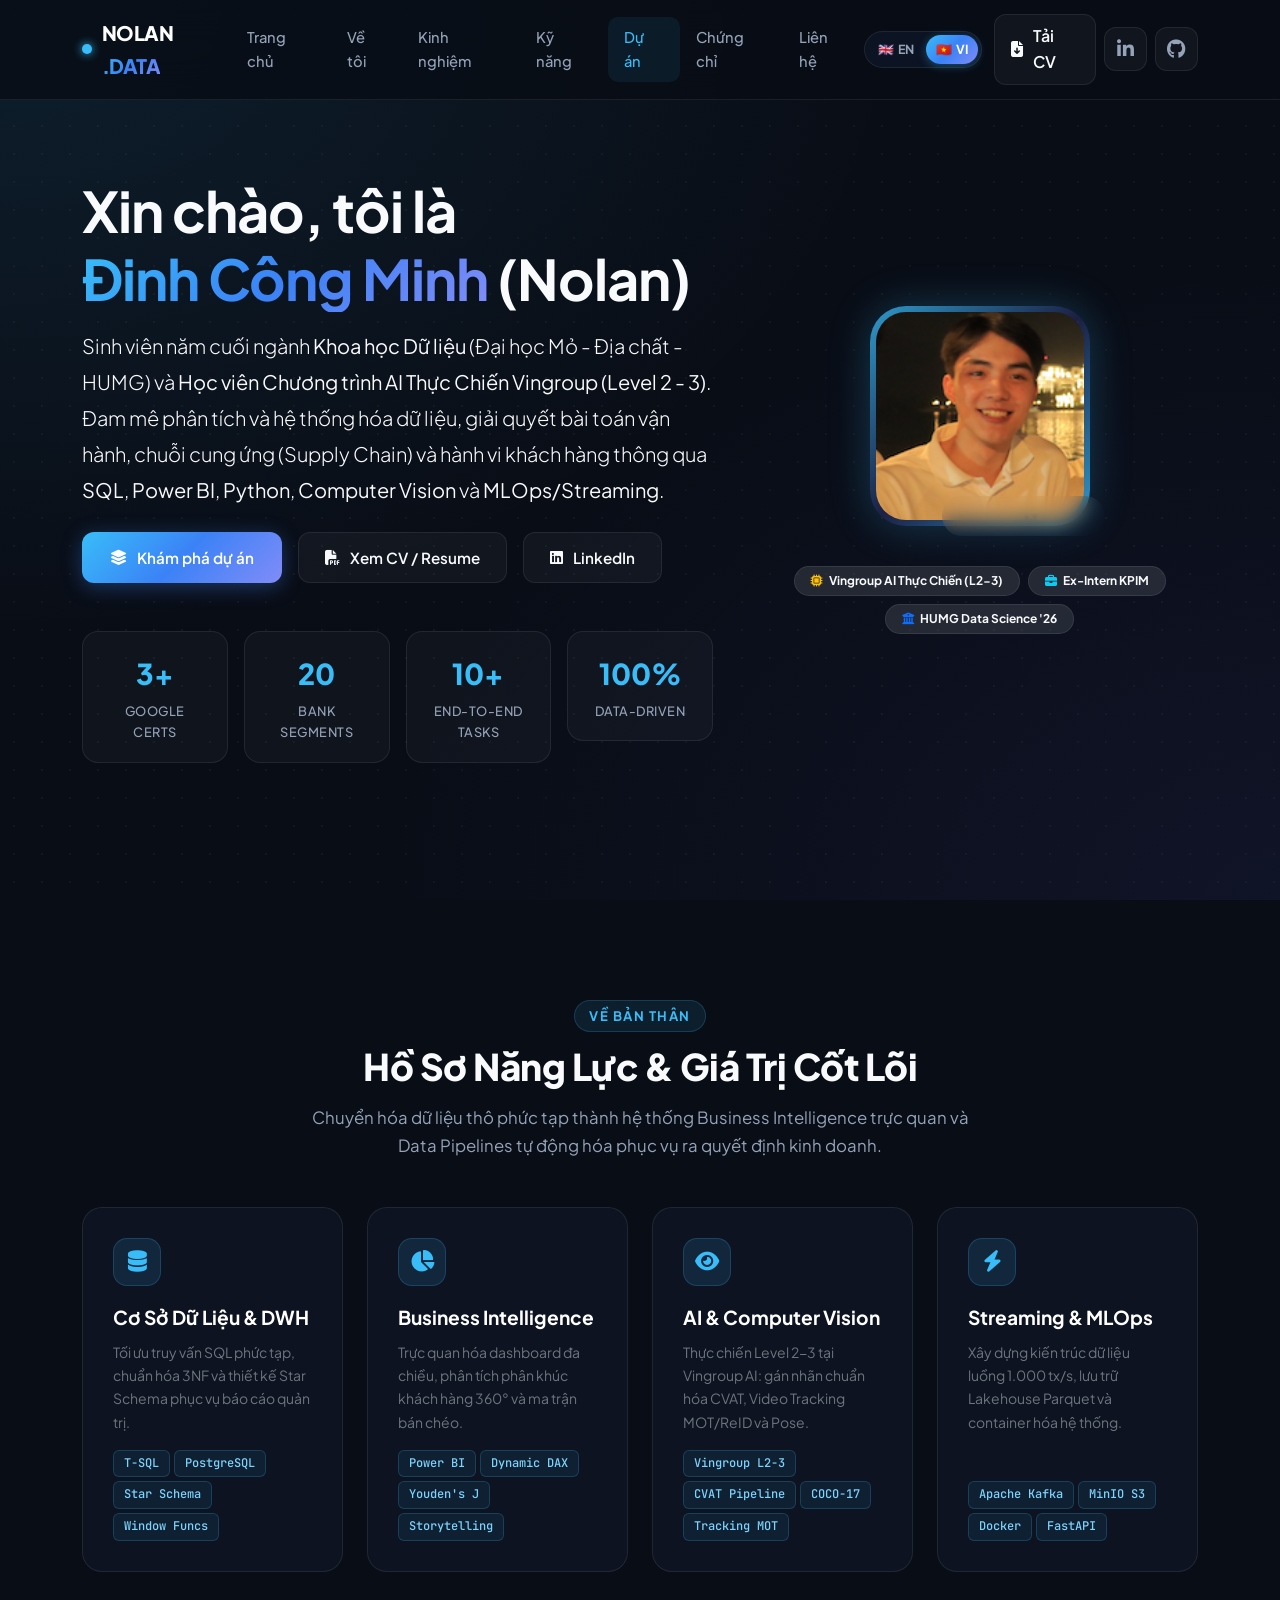
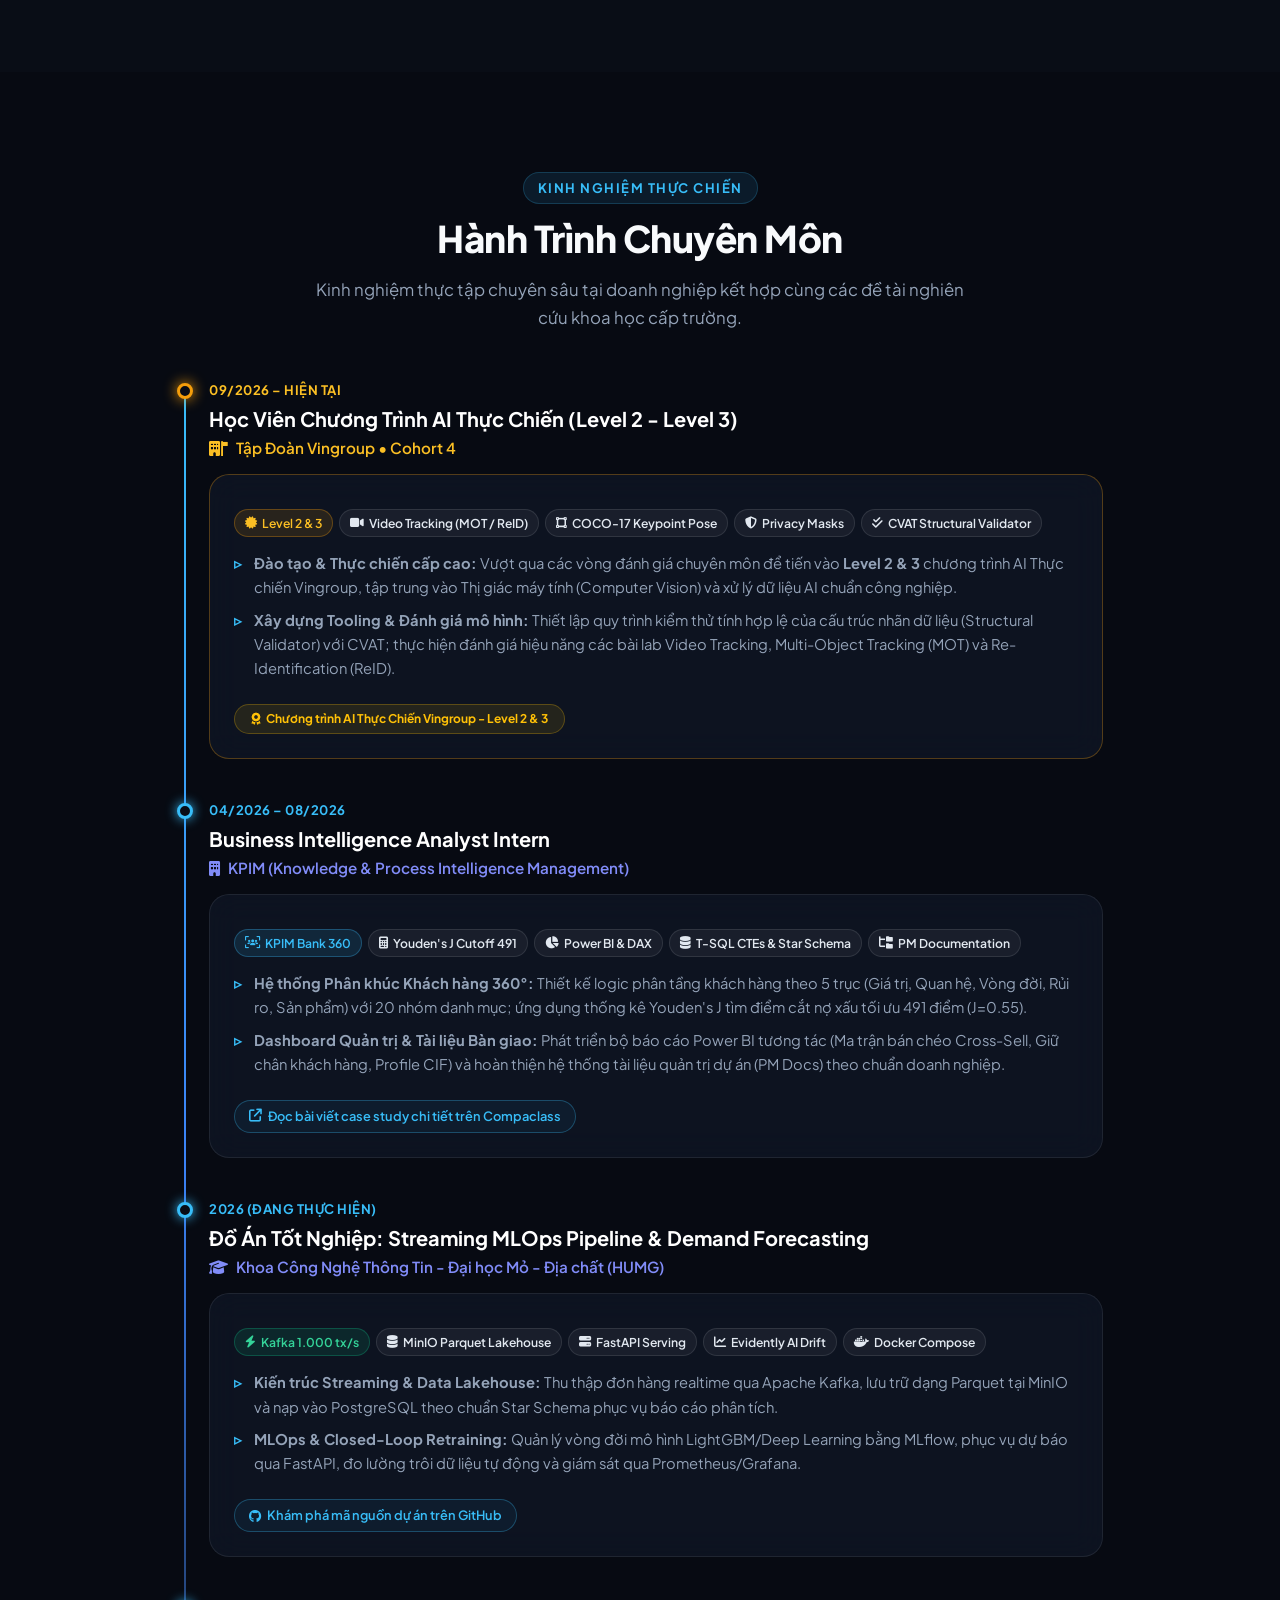
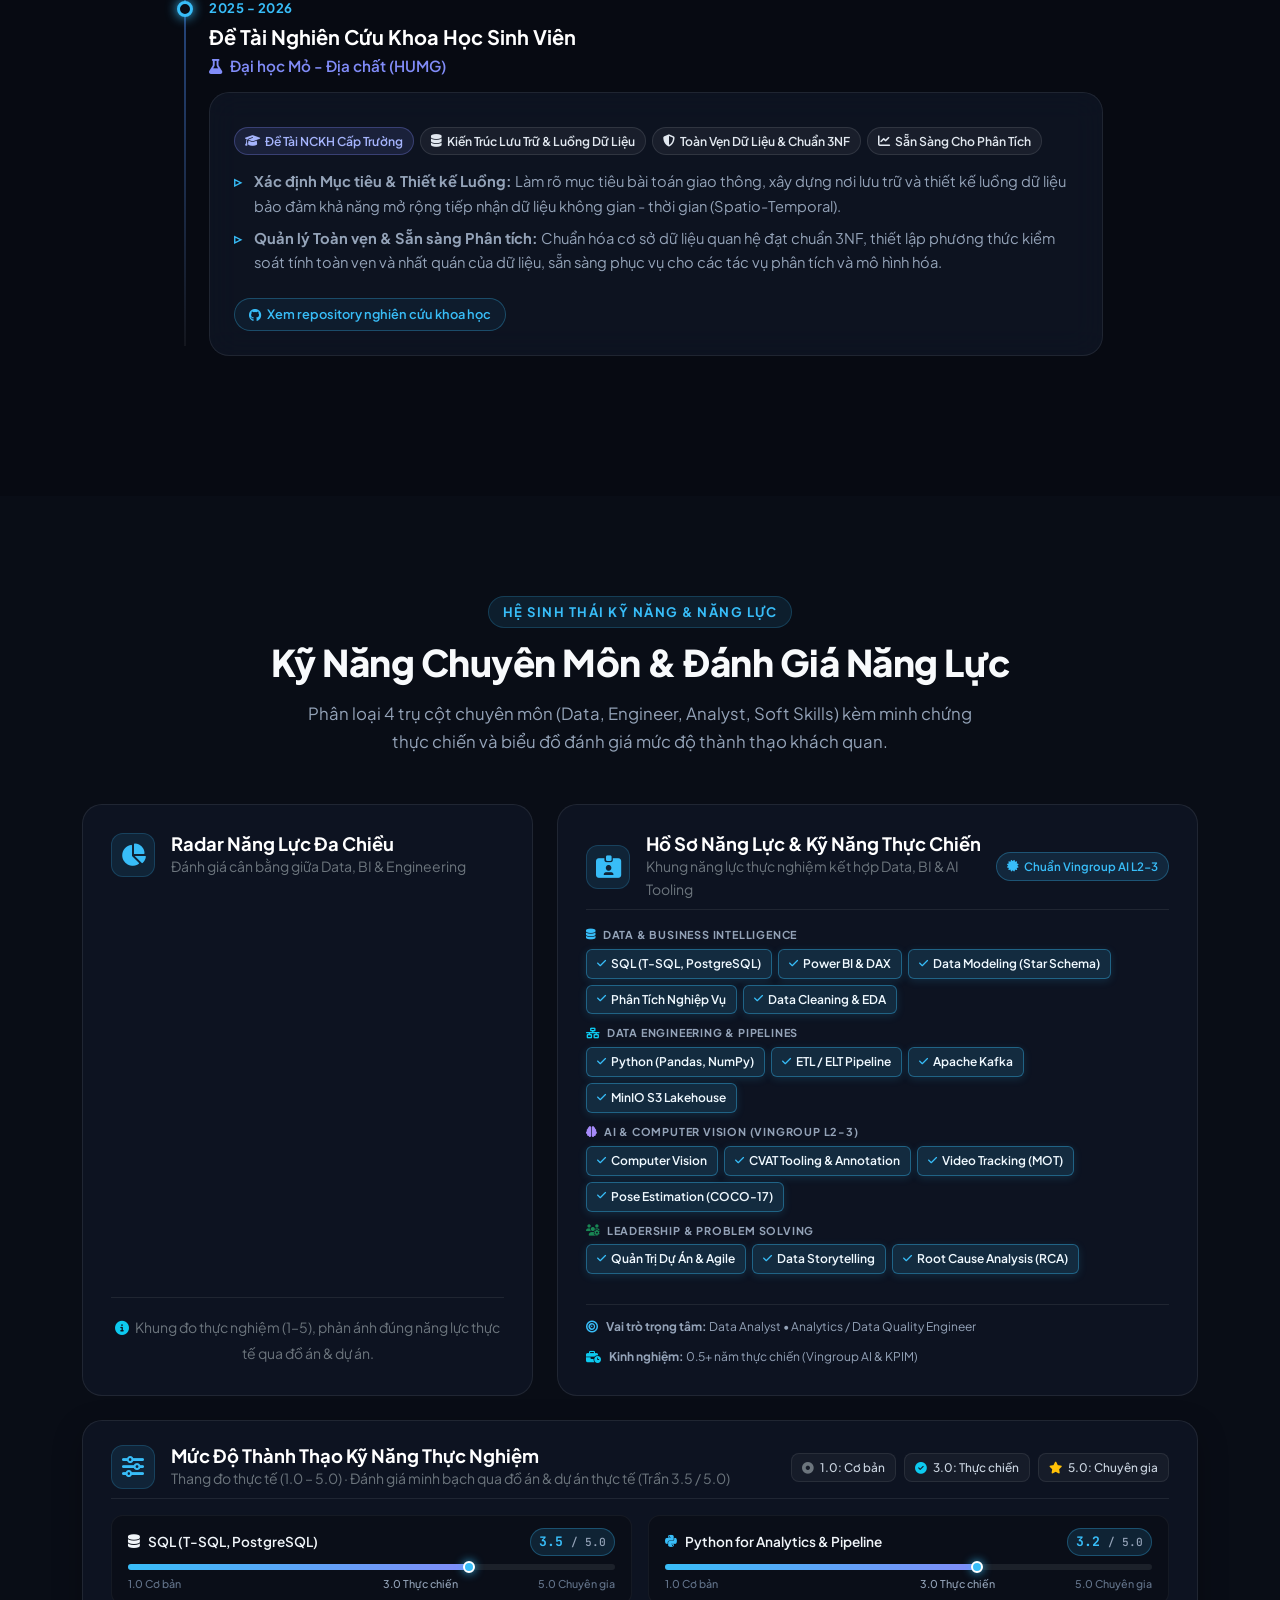
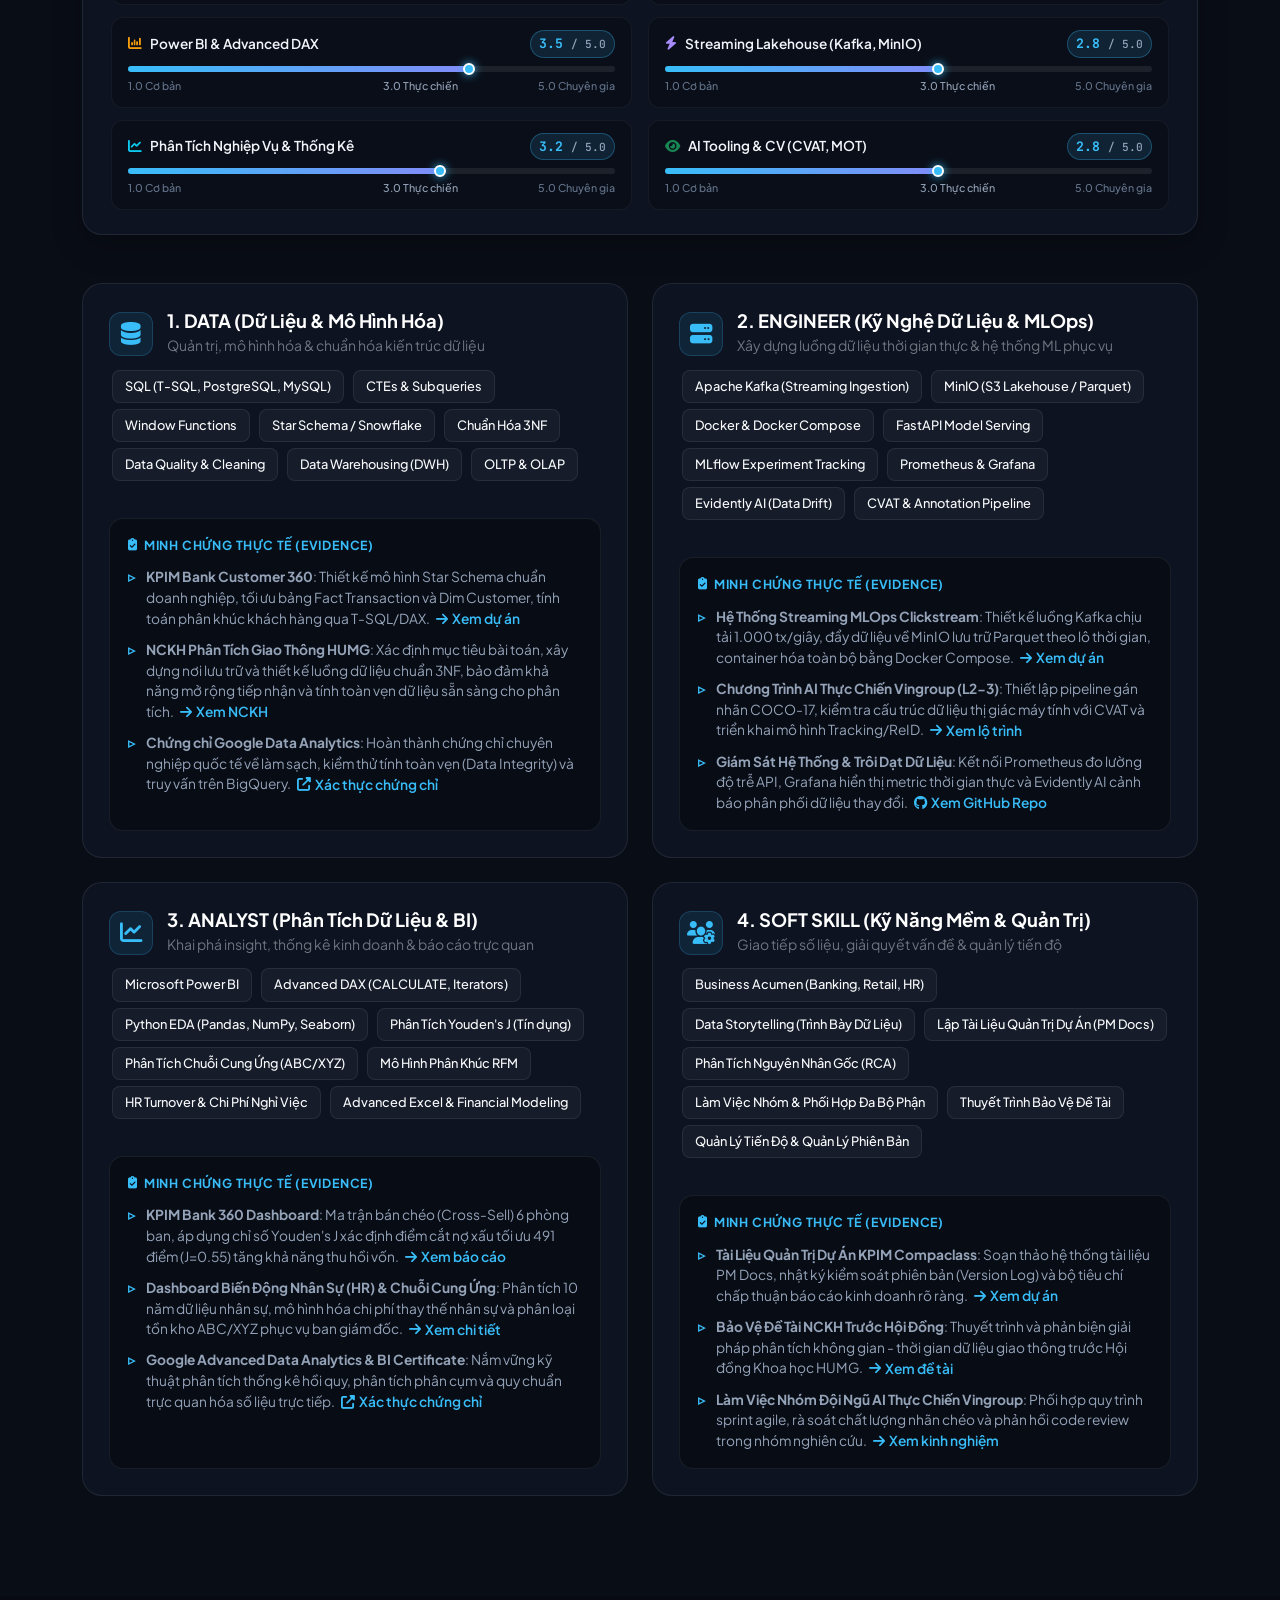
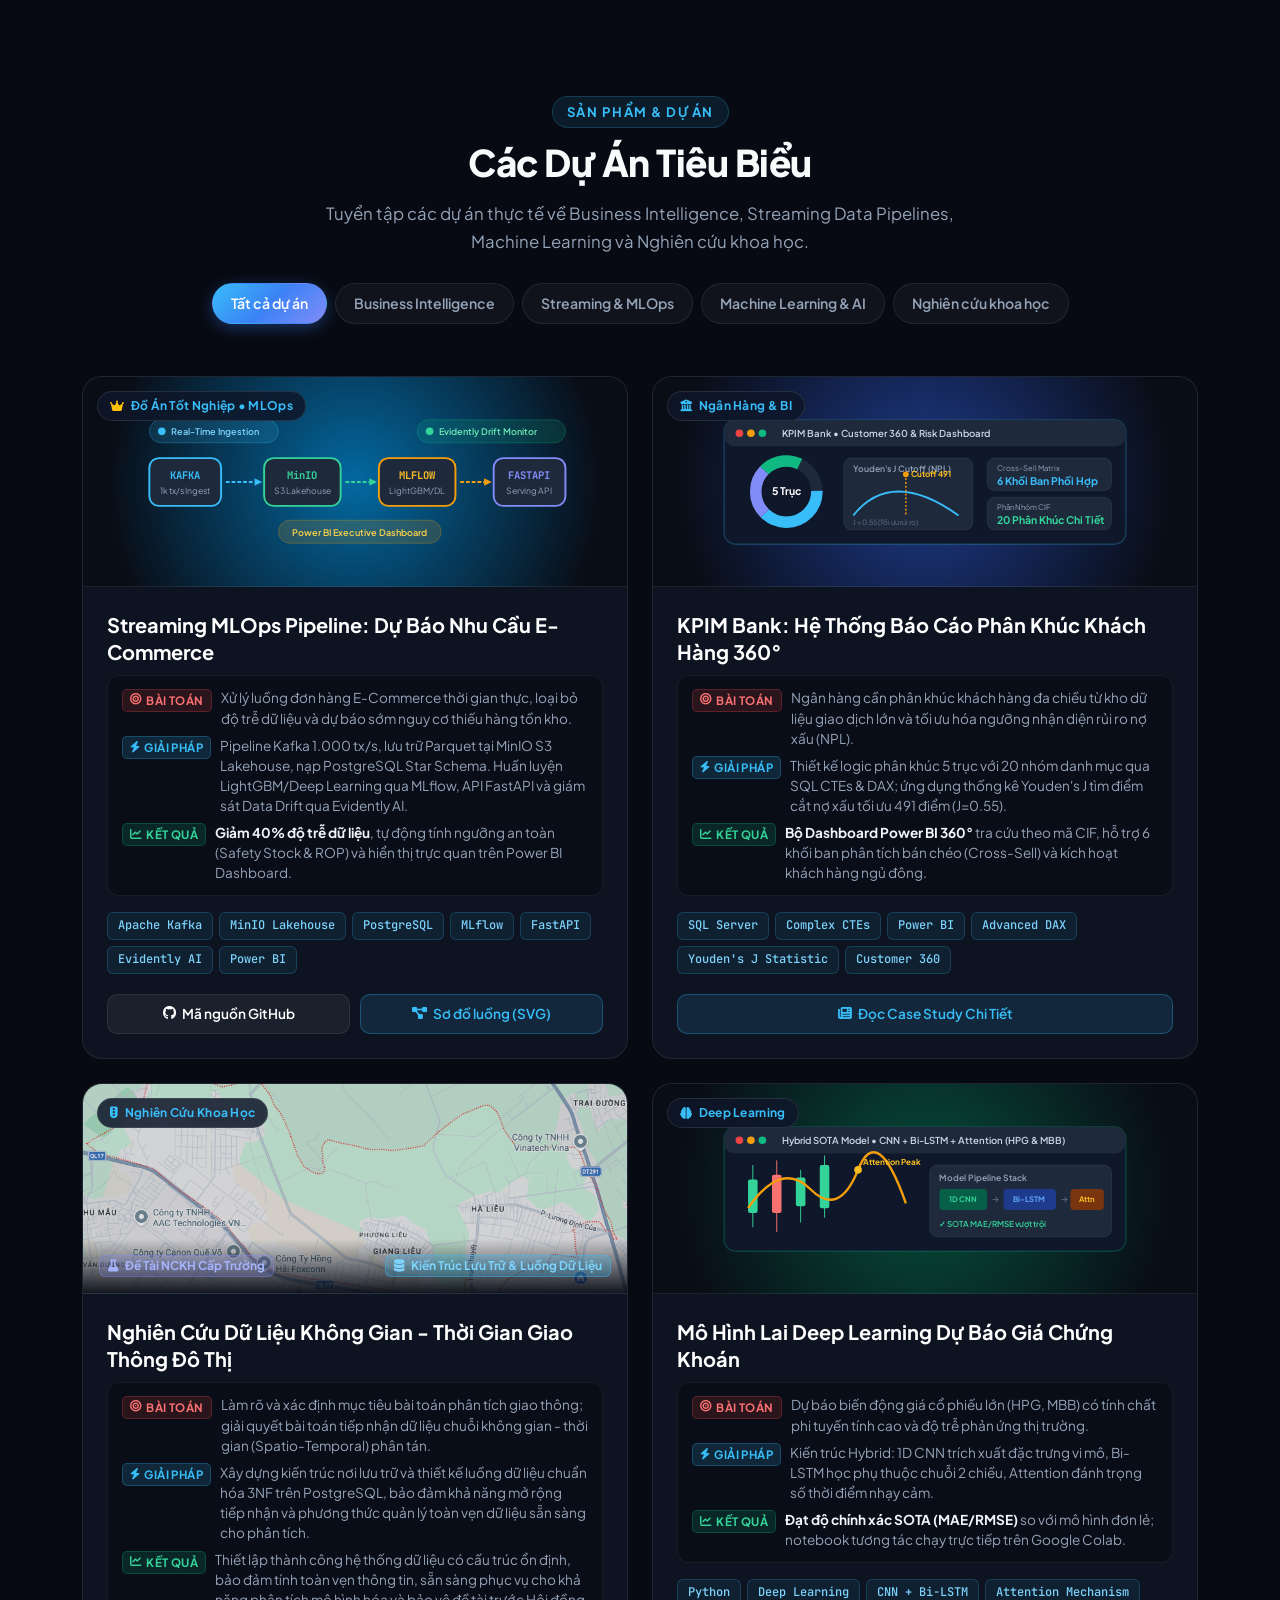
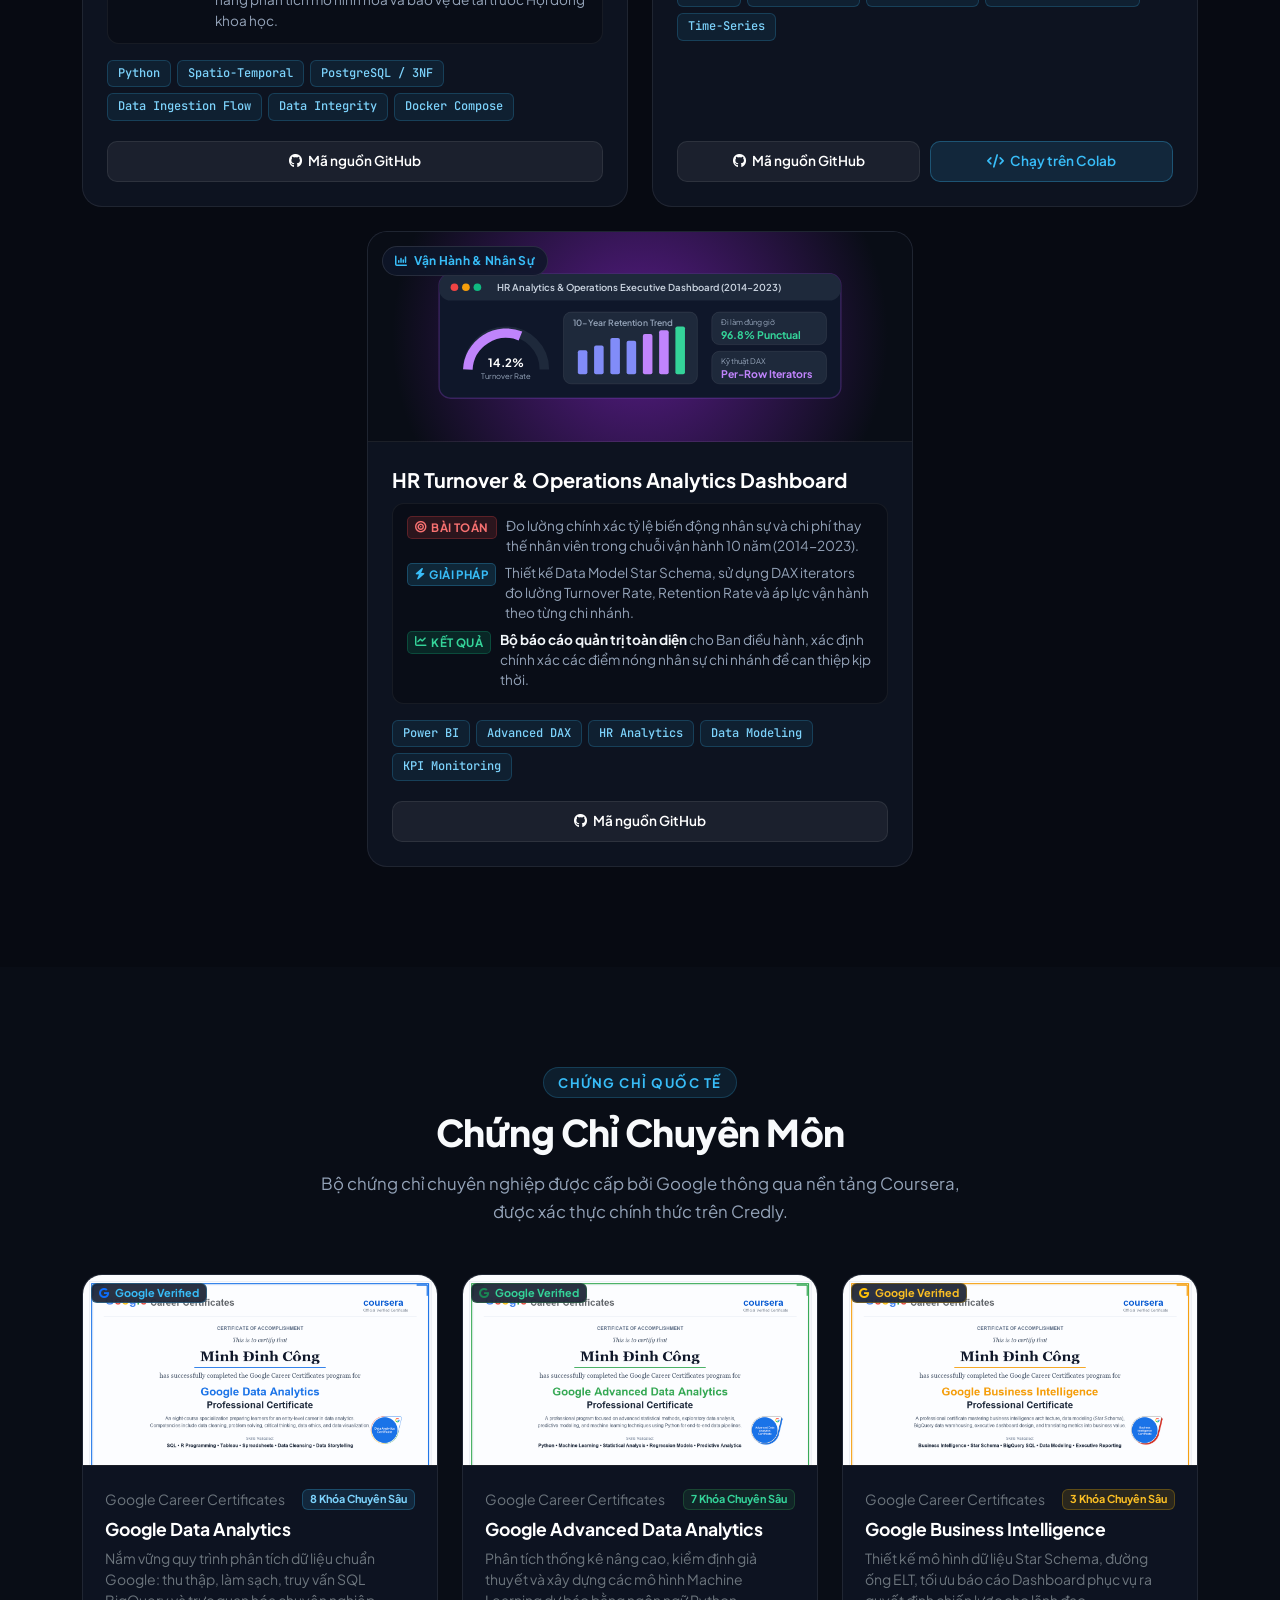
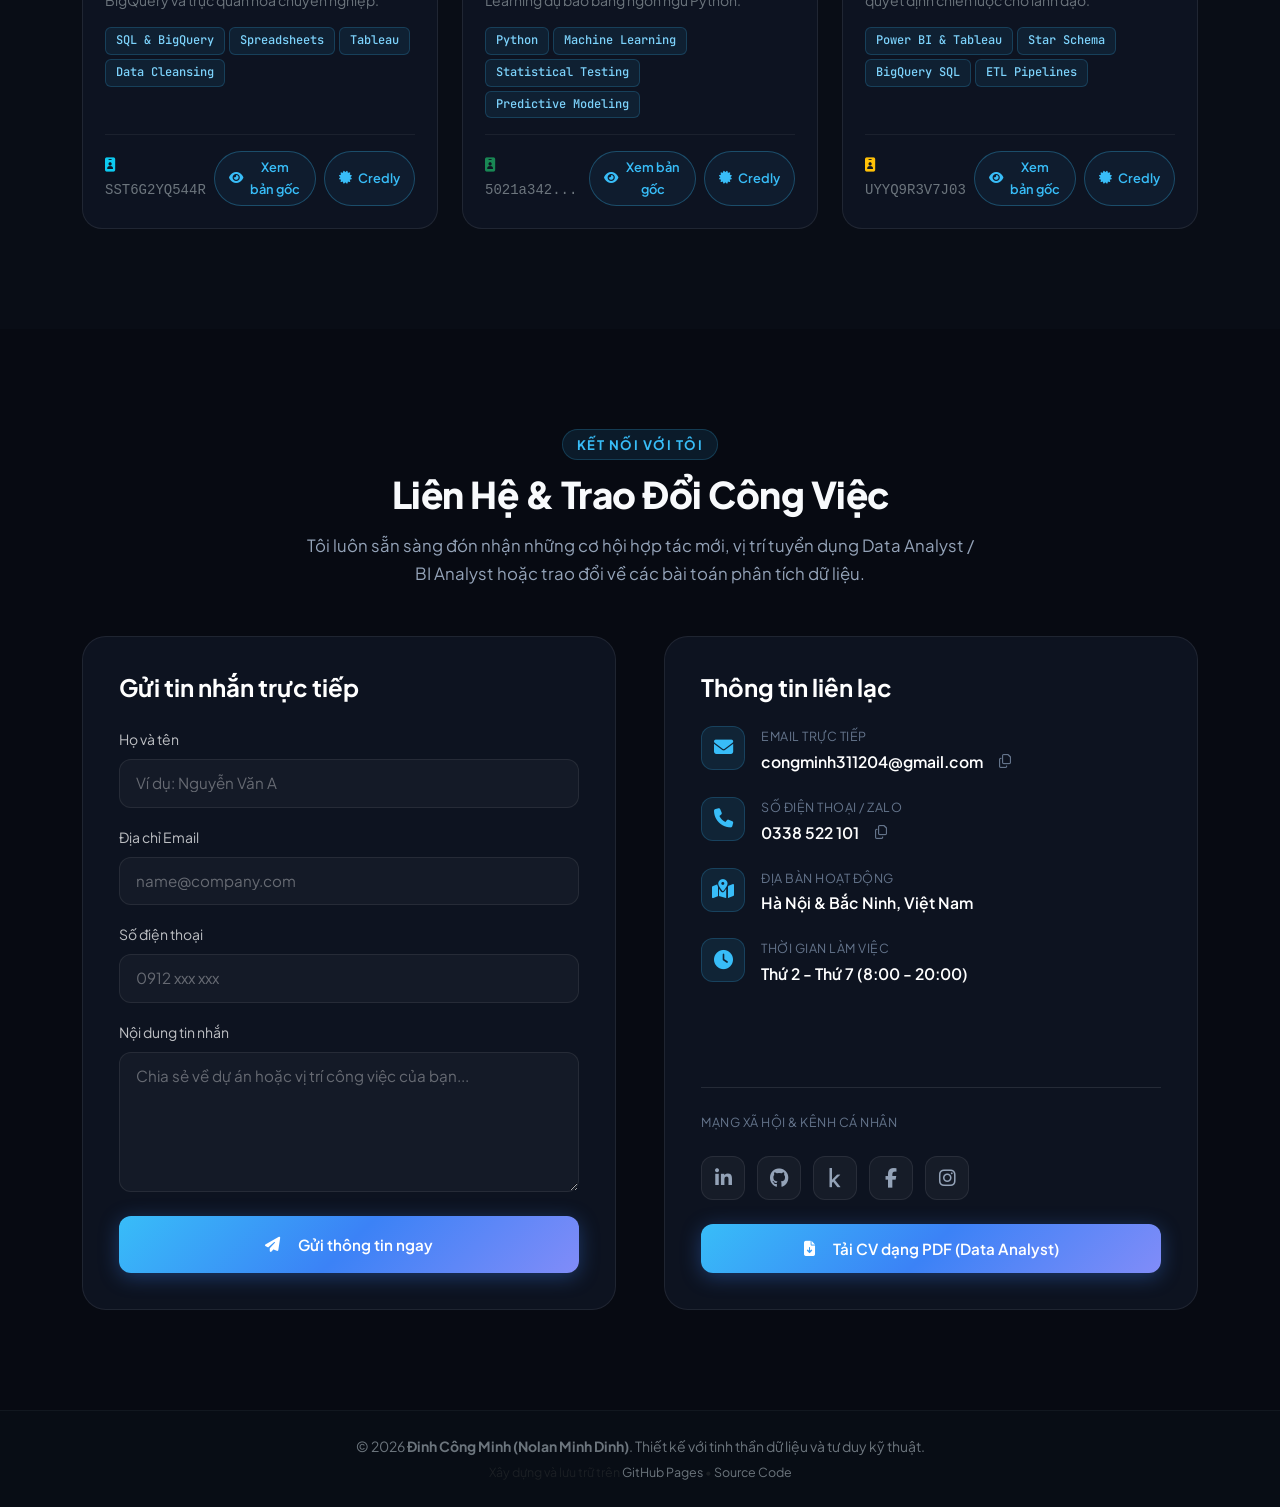
==== index-vi.html @ dad86ba8 "feat(i18n): add bilingual support with English as default and seamless Vietnamese switcher" ====
<!DOCTYPE html>
<html lang="vi">
<head>
    <meta charset="UTF-8">
    <meta name="viewport" content="width=device-width, initial-scale=1.0">
    <title>Đinh Công Minh (Nolan) | Data Analyst & Business Intelligence Portfolio</title>
    <meta name="description" content="Portfolio của Đinh Công Minh (Nolan Minh Dinh) - Data Analyst & Business Intelligence. Kinh nghiệm thực chiến tại KPIM, Vingroup AI, Streaming MLOps, Power BI, SQL, Python.">
    <meta name="author" content="Đinh Công Minh">

    <!-- Open Graph / SEO -->
    <meta property="og:type" content="website">
    <meta property="og:title" content="Đinh Công Minh (Nolan) - Data Analyst & BI Portfolio">
    <meta property="og:description" content="Chuyên viên Phân tích Dữ liệu & Business Intelligence - Xây dựng hệ thống báo cáo phân khúc khách hàng, Streaming MLOps, Deep Learning & Tối ưu hóa chuỗi cung ứng.">
    <meta property="og:image" content="images/avatar.png">

    <!-- Google Fonts: Plus Jakarta Sans & JetBrains Mono -->
    <link rel="preconnect" href="https://fonts.googleapis.com">
    <link rel="preconnect" href="https://fonts.gstatic.com" crossorigin>
    <link href="https://fonts.googleapis.com/css2?family=JetBrains+Mono:wght@400;500;600&family=Plus+Jakarta+Sans:wght@300;400;500;600;700;800&display=swap" rel="stylesheet">

    <!-- Bootstrap 5 & FontAwesome 6 -->
    <link href="https://cdn.jsdelivr.net/npm/bootstrap@5.3.3/dist/css/bootstrap.min.css" rel="stylesheet">
    <link rel="stylesheet" href="https://cdnjs.cloudflare.com/ajax/libs/font-awesome/6.5.2/css/all.min.css">

    <style>
        :root {
            --bg-base: #090d16;
            --bg-card: rgba(17, 24, 39, 0.7);
            --bg-card-hover: rgba(30, 41, 59, 0.85);
            --border-glass: rgba(255, 255, 255, 0.08);
            --border-glow: rgba(56, 189, 248, 0.4);
            
            --accent-cyan: #38bdf8;
            --accent-blue: #3b82f6;
            --accent-purple: #818cf8;
            --accent-emerald: #10b981;
            --accent-amber: #f59e0b;
            
            --text-primary: #f8fafc;
            --text-secondary: #94a3b8;
            --text-muted: #64748b;
            
            --gradient-primary: linear-gradient(135deg, #38bdf8 0%, #3b82f6 50%, #818cf8 100%);
            --gradient-accent: linear-gradient(135deg, #06b6d4 0%, #3b82f6 100%);
            --gradient-glow: radial-gradient(circle at 50% 0%, rgba(56, 189, 248, 0.15) 0%, transparent 70%);
        }

        * {
            box-sizing: border-box;
            scroll-behavior: smooth;
        }

        body {
            background-color: var(--bg-base);
            background-image: 
                radial-gradient(at 0% 0%, rgba(56, 189, 248, 0.1) 0px, transparent 50%),
                radial-gradient(at 100% 100%, rgba(99, 102, 241, 0.08) 0px, transparent 50%),
                radial-gradient(rgba(255, 255, 255, 0.04) 1px, transparent 1px);
            background-size: 100% 100%, 100% 100%, 28px 28px;
            background-attachment: fixed;
            color: var(--text-primary);
            font-family: 'Plus Jakarta Sans', sans-serif;
            overflow-x: hidden;
            line-height: 1.65;
        }

        /* Gradient Typography */
        .gradient-text {
            background: var(--gradient-primary);
            -webkit-background-clip: text;
            -webkit-text-fill-color: transparent;
            display: inline-block;
        }

        .code-font {
            font-family: 'JetBrains Mono', monospace;
        }

        /* Glassmorphism Classes */
        .glass-panel {
            background: var(--bg-card);
            backdrop-filter: blur(16px);
            -webkit-backdrop-filter: blur(16px);
            border: 1px solid var(--border-glass);
            border-radius: 20px;
            transition: all 0.35s cubic-bezier(0.4, 0, 0.2, 1);
        }

        .glass-panel:hover {
            border-color: rgba(56, 189, 248, 0.3);
            box-shadow: 0 12px 30px -10px rgba(0, 0, 0, 0.6), 0 0 25px rgba(56, 189, 248, 0.15);
        }

        /* Navbar */
        .navbar-custom {
            background: rgba(9, 13, 22, 0.85);
            backdrop-filter: blur(20px);
            -webkit-backdrop-filter: blur(20px);
            border-bottom: 1px solid var(--border-glass);
            padding: 14px 0;
            transition: all 0.3s ease;
        }

        .navbar-brand-badge {
            font-size: 1.25rem;
            font-weight: 800;
            letter-spacing: -0.5px;
            color: #ffffff;
            display: flex;
            align-items: center;
            gap: 10px;
            text-decoration: none;
        }

        .brand-dot {
            width: 10px;
            height: 10px;
            border-radius: 50%;
            background: var(--accent-cyan);
            box-shadow: 0 0 10px var(--accent-cyan);
            animation: pulse-dot 2s infinite;
        }

        @keyframes pulse-dot {
            0%, 100% { opacity: 1; transform: scale(1); }
            50% { opacity: 0.5; transform: scale(1.2); }
        }

        .nav-link {
            color: var(--text-secondary) !important;
            font-weight: 500;
            font-size: 0.92rem;
            padding: 8px 16px !important;
            border-radius: 10px;
            transition: all 0.25s ease;
        }

        .nav-link:hover, .nav-link.active {
            color: var(--accent-cyan) !important;
            background: rgba(56, 189, 248, 0.08);
        }

        /* Buttons */
        .btn-modern-primary {
            background: var(--gradient-primary);
            color: #ffffff;
            border: none;
            padding: 12px 28px;
            border-radius: 12px;
            font-weight: 600;
            font-size: 0.95rem;
            display: inline-flex;
            align-items: center;
            gap: 10px;
            transition: all 0.3s ease;
            box-shadow: 0 4px 20px rgba(59, 130, 246, 0.35);
            text-decoration: none;
        }

        .btn-modern-primary:hover {
            transform: translateY(-2px);
            box-shadow: 0 8px 25px rgba(59, 130, 246, 0.5);
            color: #ffffff;
        }

        .btn-modern-outline {
            background: rgba(255, 255, 255, 0.04);
            color: var(--text-primary);
            border: 1px solid var(--border-glass);
            padding: 12px 26px;
            border-radius: 12px;
            font-weight: 600;
            font-size: 0.95rem;
            display: inline-flex;
            align-items: center;
            gap: 10px;
            transition: all 0.3s ease;
            text-decoration: none;
        }

        .btn-modern-outline:hover {
            background: rgba(255, 255, 255, 0.1);
            border-color: var(--accent-cyan);
            color: var(--accent-cyan);
            transform: translateY(-2px);
        }

        /* Status Pill */
        .status-pill {
            display: inline-flex;
            align-items: center;
            gap: 8px;
            background: rgba(16, 185, 129, 0.1);
            border: 1px solid rgba(16, 185, 129, 0.3);
            color: #34d399;
            padding: 6px 16px;
            border-radius: 50px;
            font-size: 0.85rem;
            font-weight: 600;
            letter-spacing: 0.2px;
            margin-bottom: 24px;
        }

        .status-pill-dot {
            width: 8px;
            height: 8px;
            background: #10b981;
            border-radius: 50%;
            box-shadow: 0 0 10px #10b981;
            animation: pulse-dot 1.8s infinite;
        }

        /* Profile Image */
        .profile-wrapper {
            position: relative;
            display: inline-block;
        }

        .profile-img-container {
            width: 220px;
            height: 220px;
            border-radius: 36px;
            padding: 6px;
            background: linear-gradient(135deg, rgba(56, 189, 248, 0.8), rgba(99, 102, 241, 0.2), rgba(56, 189, 248, 0.8));
            box-shadow: 0 0 40px rgba(56, 189, 248, 0.25);
            transition: transform 0.4s ease, box-shadow 0.4s ease;
        }

        .profile-img-container:hover {
            transform: scale(1.04) rotate(1deg);
            box-shadow: 0 0 50px rgba(56, 189, 248, 0.45);
        }

        .profile-img {
            width: 100%;
            height: 100%;
            object-fit: cover;
            border-radius: 30px;
            background-color: #1e293b;
        }

        .floating-badge {
            position: absolute;
            bottom: -10px;
            right: -15px;
            background: rgba(15, 23, 42, 0.95);
            border: 1px solid rgba(56, 189, 248, 0.4);
            padding: 8px 16px;
            border-radius: 30px;
            font-size: 0.82rem;
            font-weight: 700;
            color: #38bdf8;
            box-shadow: 0 10px 25px rgba(0, 0, 0, 0.4);
            display: flex;
            align-items: center;
            gap: 8px;
            backdrop-filter: blur(10px);
        }

        /* Stat Counter Bento */
        .stat-card {
            background: rgba(255, 255, 255, 0.03);
            border: 1px solid var(--border-glass);
            border-radius: 16px;
            padding: 18px 20px;
            text-align: center;
            transition: all 0.3s ease;
        }

        .stat-card:hover {
            background: rgba(255, 255, 255, 0.06);
            border-color: rgba(56, 189, 248, 0.3);
            transform: translateY(-3px);
        }

        .stat-number {
            font-size: 1.8rem;
            font-weight: 800;
            color: var(--accent-cyan);
            margin-bottom: 4px;
        }

        .stat-label {
            font-size: 0.8rem;
            color: var(--text-secondary);
            font-weight: 500;
            text-transform: uppercase;
            letter-spacing: 0.5px;
        }

        /* Section Styling */
        section {
            padding: 100px 0;
            position: relative;
        }

        .section-tag {
            display: inline-block;
            font-size: 0.82rem;
            font-weight: 700;
            text-transform: uppercase;
            letter-spacing: 1.5px;
            color: var(--accent-cyan);
            background: rgba(56, 189, 248, 0.1);
            padding: 4px 14px;
            border-radius: 30px;
            margin-bottom: 12px;
            border: 1px solid rgba(56, 189, 248, 0.2);
        }

        .section-title {
            font-size: 2.3rem;
            font-weight: 800;
            letter-spacing: -0.5px;
            margin-bottom: 16px;
        }

        .section-subtitle {
            font-size: 1.05rem;
            color: var(--text-secondary);
            max-width: 680px;
            margin: 0 auto;
        }

        /* Bento Grid About */
        .bento-card {
            background: var(--bg-card);
            border: 1px solid var(--border-glass);
            border-radius: 20px;
            padding: 30px;
            height: 100%;
            transition: all 0.3s ease;
            position: relative;
            overflow: hidden;
        }

        .bento-card:hover {
            border-color: rgba(56, 189, 248, 0.3);
            transform: translateY(-4px);
            box-shadow: 0 15px 30px rgba(0, 0, 0, 0.4);
        }

        .bento-icon {
            width: 48px;
            height: 48px;
            border-radius: 14px;
            background: rgba(56, 189, 248, 0.12);
            color: var(--accent-cyan);
            display: flex;
            align-items: center;
            justify-content: center;
            font-size: 1.35rem;
            margin-bottom: 20px;
            border: 1px solid rgba(56, 189, 248, 0.2);
        }

        .bento-title {
            font-size: 1.2rem;
            font-weight: 700;
            margin-bottom: 12px;
            color: #ffffff;
        }

        .bento-desc {
            font-size: 0.92rem;
            color: var(--text-secondary);
            line-height: 1.6;
        }

        /* Timeline for Experience */
        .timeline {
            position: relative;
            padding-left: 32px;
        }

        .timeline::before {
            content: '';
            position: absolute;
            left: 7px;
            top: 10px;
            bottom: 10px;
            width: 2px;
            background: linear-gradient(to bottom, var(--accent-cyan), var(--accent-blue), rgba(255,255,255,0.05));
        }

        .timeline-item {
            position: relative;
            margin-bottom: 40px;
        }

        .timeline-dot {
            position: absolute;
            left: -32px;
            top: 4px;
            width: 16px;
            height: 16px;
            border-radius: 50%;
            background: var(--bg-base);
            border: 3px solid var(--accent-cyan);
            box-shadow: 0 0 12px var(--accent-cyan);
        }

        .timeline-date {
            font-size: 0.82rem;
            font-weight: 700;
            color: var(--accent-cyan);
            text-transform: uppercase;
            letter-spacing: 0.5px;
            margin-bottom: 6px;
        }

        .timeline-role {
            font-size: 1.25rem;
            font-weight: 700;
            color: #ffffff;
            margin-bottom: 4px;
        }

        .timeline-company {
            font-size: 0.95rem;
            color: var(--accent-purple);
            font-weight: 600;
            margin-bottom: 14px;
        }

        .timeline-highlights {
            list-style: none;
            padding-left: 0;
            font-size: 0.92rem;
            color: var(--text-secondary);
        }

        .timeline-highlights li {
            position: relative;
            padding-left: 20px;
            margin-bottom: 8px;
        }

        .timeline-highlights li::before {
            content: '▹';
            position: absolute;
            left: 0;
            color: var(--accent-cyan);
            font-weight: bold;
        }

        /* Project Cards */
        .project-filter-btn {
            background: rgba(255, 255, 255, 0.04);
            border: 1px solid var(--border-glass);
            color: var(--text-secondary);
            padding: 8px 18px;
            border-radius: 50px;
            font-size: 0.88rem;
            font-weight: 600;
            margin: 4px;
            transition: all 0.25s ease;
            cursor: pointer;
        }

        .project-filter-btn:hover, .project-filter-btn.active {
            background: var(--gradient-primary);
            color: #ffffff;
            border-color: transparent;
            box-shadow: 0 4px 15px rgba(59, 130, 246, 0.35);
        }

        .project-card {
            background: var(--bg-card);
            border: 1px solid var(--border-glass);
            border-radius: 20px;
            overflow: hidden;
            display: flex;
            flex-direction: column;
            height: 100%;
            transition: all 0.35s cubic-bezier(0.4, 0, 0.2, 1);
        }

        .project-card:hover {
            transform: translateY(-8px);
            border-color: rgba(56, 189, 248, 0.4);
            box-shadow: 0 16px 36px -12px rgba(0, 0, 0, 0.7), 0 0 25px rgba(56, 189, 248, 0.15);
        }

        .project-media {
            height: 210px;
            width: 100%;
            background: linear-gradient(135deg, rgba(30, 41, 59, 0.8), rgba(15, 23, 42, 0.95));
            border-bottom: 1px solid var(--border-glass);
            position: relative;
            display: flex;
            align-items: center;
            justify-content: center;
            overflow: hidden;
        }

        .project-media img {
            width: 100%;
            height: 100%;
            object-fit: cover;
            transition: transform 0.5s ease;
        }

        .project-card:hover .project-media img {
            transform: scale(1.06);
        }

        .project-category-badge {
            position: absolute;
            top: 14px;
            left: 14px;
            background: rgba(15, 23, 42, 0.85);
            border: 1px solid rgba(255, 255, 255, 0.1);
            backdrop-filter: blur(8px);
            padding: 4px 12px;
            border-radius: 30px;
            font-size: 0.75rem;
            font-weight: 700;
            color: var(--accent-cyan);
            letter-spacing: 0.3px;
        }

        .project-body {
            padding: 24px;
            display: flex;
            flex-direction: column;
            flex-grow: 1;
        }

        .project-title {
            font-size: 1.25rem;
            font-weight: 700;
            color: #ffffff;
            margin-bottom: 10px;
            line-height: 1.35;
        }

        .project-desc {
            font-size: 0.9rem;
            color: var(--text-secondary);
            margin-bottom: 18px;
            flex-grow: 1;
            line-height: 1.6;
        }

        .tech-pill-group {
            display: flex;
            flex-wrap: wrap;
            gap: 6px;
            margin-bottom: 20px;
        }

        .tech-pill {
            background: rgba(56, 189, 248, 0.08);
            border: 1px solid rgba(56, 189, 248, 0.2);
            color: #7dd3fc;
            font-size: 0.75rem;
            font-family: 'JetBrains Mono', monospace;
            padding: 3px 10px;
            border-radius: 6px;
            font-weight: 500;
        }

        .project-links {
            display: flex;
            gap: 10px;
            margin-top: auto;
        }

        .btn-project-link {
            flex: 1;
            text-align: center;
            padding: 8px 14px;
            border-radius: 10px;
            font-size: 0.85rem;
            font-weight: 600;
            text-decoration: none;
            display: inline-flex;
            align-items: center;
            justify-content: center;
            gap: 6px;
            transition: all 0.25s ease;
        }

        .btn-project-github {
            background: rgba(255, 255, 255, 0.06);
            border: 1px solid var(--border-glass);
            color: #ffffff;
        }

        .btn-project-github:hover {
            background: rgba(255, 255, 255, 0.12);
            border-color: #ffffff;
            color: #ffffff;
        }

        .btn-project-demo {
            background: rgba(56, 189, 248, 0.12);
            border: 1px solid rgba(56, 189, 248, 0.3);
            color: var(--accent-cyan);
        }

        .btn-project-demo:hover {
            background: var(--accent-cyan);
            color: #090d16;
            border-color: var(--accent-cyan);
        }

        /* Scannable Project Structured Rows */
        .project-meta-box {
            background: rgba(0, 0, 0, 0.28);
            border: 1px solid rgba(255, 255, 255, 0.06);
            border-radius: 12px;
            padding: 12px 14px;
            margin-bottom: 16px;
            display: flex;
            flex-direction: column;
            gap: 7px;
        }

        .project-meta-row {
            display: flex;
            align-items: baseline;
            gap: 9px;
            font-size: 0.85rem;
            line-height: 1.48;
        }

        .project-meta-label {
            font-size: 0.72rem;
            font-weight: 700;
            text-transform: uppercase;
            letter-spacing: 0.4px;
            padding: 2px 7px;
            border-radius: 5px;
            flex-shrink: 0;
            display: inline-flex;
            align-items: center;
            gap: 4px;
        }

        .meta-label-problem {
            background: rgba(239, 68, 68, 0.15);
            color: #f87171;
            border: 1px solid rgba(239, 68, 68, 0.25);
        }

        .meta-label-solution {
            background: rgba(56, 189, 248, 0.15);
            color: #38bdf8;
            border: 1px solid rgba(56, 189, 248, 0.25);
        }

        .meta-label-impact {
            background: rgba(16, 185, 129, 0.15);
            color: #34d399;
            border: 1px solid rgba(16, 185, 129, 0.25);
        }

        .project-meta-val {
            color: var(--text-secondary);
        }

        .project-meta-val strong {
            color: #f1f5f9;
        }

        /* Experience Visual Chips */
        .exp-chip-group {
            display: flex;
            flex-wrap: wrap;
            gap: 6px;
            margin: 10px 0 14px 0;
        }

        .exp-chip {
            font-size: 0.76rem;
            font-weight: 600;
            padding: 3px 10px;
            border-radius: 50px;
            background: rgba(255, 255, 255, 0.05);
            border: 1px solid rgba(255, 255, 255, 0.1);
            color: #e2e8f0;
            display: inline-flex;
            align-items: center;
            gap: 5px;
        }

        .exp-chip-gold {
            background: rgba(245, 158, 11, 0.12);
            border-color: rgba(245, 158, 11, 0.3);
            color: #fbbf24;
        }

        .exp-chip-cyan {
            background: rgba(56, 189, 248, 0.12);
            border-color: rgba(56, 189, 248, 0.3);
            color: #38bdf8;
        }

        .exp-chip-emerald {
            background: rgba(16, 185, 129, 0.12);
            border-color: rgba(16, 185, 129, 0.3);
            color: #34d399;
        }

        .exp-chip-purple {
            background: rgba(129, 140, 248, 0.12);
            border-color: rgba(129, 140, 248, 0.3);
            color: #a5b4fc;
        }

        /* Certificate Cards with Visual Document Previews */
        .cert-card {
            background: var(--bg-card);
            border: 1px solid var(--border-glass);
            border-radius: 20px;
            overflow: hidden;
            display: flex;
            flex-direction: column;
            height: 100%;
            transition: all 0.35s ease;
        }

        .cert-card:hover {
            border-color: rgba(56, 189, 248, 0.45);
            transform: translateY(-5px);
            box-shadow: 0 16px 36px rgba(0, 0, 0, 0.45), 0 0 25px rgba(56, 189, 248, 0.12);
        }

        .cert-img-wrapper {
            position: relative;
            width: 100%;
            background: rgba(0, 0, 0, 0.4);
            border-bottom: 1px solid rgba(255, 255, 255, 0.08);
            cursor: pointer;
            overflow: hidden;
        }

        .cert-img-preview {
            width: 100%;
            height: 190px;
            object-fit: cover;
            object-position: top center;
            display: block;
            transition: transform 0.4s ease;
        }

        .cert-img-wrapper:hover .cert-img-preview {
            transform: scale(1.04);
        }

        .cert-img-overlay {
            position: absolute;
            inset: 0;
            background: rgba(9, 13, 22, 0.65);
            display: flex;
            align-items: center;
            justify-content: center;
            opacity: 0;
            transition: opacity 0.3s ease;
            backdrop-filter: blur(2px);
        }

        .cert-img-wrapper:hover .cert-img-overlay {
            opacity: 1;
        }

        .btn-view-cert-zoom {
            background: var(--gradient-primary);
            color: #090d16;
            font-size: 0.8rem;
            font-weight: 700;
            padding: 8px 16px;
            border-radius: 50px;
            display: inline-flex;
            align-items: center;
            gap: 6px;
            box-shadow: 0 4px 15px rgba(56, 189, 248, 0.4);
            user-select: none;
        }

        .cert-body-content {
            padding: 22px;
            display: flex;
            flex-direction: column;
            flex-grow: 1;
        }

        .btn-verify-badge {
            font-size: 0.8rem;
            font-weight: 600;
            color: var(--accent-cyan);
            border: 1px solid rgba(56, 189, 248, 0.3);
            background: rgba(56, 189, 248, 0.06);
            padding: 5px 14px;
            border-radius: 50px;
            text-decoration: none;
            display: inline-flex;
            align-items: center;
            gap: 6px;
            transition: 0.25s ease;
        }

        .btn-verify-badge:hover {
            background: var(--accent-cyan);
            color: #090d16;
            border-color: var(--accent-cyan);
        }

        /* Certificate Lightbox Modal */
        .cert-modal-backdrop {
            position: fixed;
            inset: 0;
            background: rgba(4, 7, 15, 0.88);
            backdrop-filter: blur(10px);
            z-index: 10000;
            display: none;
            align-items: center;
            justify-content: center;
            padding: 20px;
            opacity: 0;
            transition: opacity 0.3s ease;
        }

        .cert-modal-backdrop.active {
            display: flex;
            opacity: 1;
        }

        .cert-modal-dialog {
            background: #0f172a;
            border: 1px solid rgba(56, 189, 248, 0.35);
            border-radius: 20px;
            max-width: 950px;
            width: 100%;
            overflow: hidden;
            box-shadow: 0 25px 65px rgba(0, 0, 0, 0.75), 0 0 30px rgba(56, 189, 248, 0.15);
            transform: scale(0.95);
            transition: transform 0.3s ease;
        }

        .cert-modal-backdrop.active .cert-modal-dialog {
            transform: scale(1);
        }

        .cert-modal-header {
            padding: 16px 22px;
            background: rgba(255, 255, 255, 0.04);
            border-bottom: 1px solid rgba(255, 255, 255, 0.08);
            display: flex;
            align-items: center;
            justify-content: space-between;
        }

        .cert-modal-body {
            padding: 18px;
            background: #090d16;
            text-align: center;
        }

        .cert-modal-img {
            max-width: 100%;
            max-height: 72vh;
            border-radius: 12px;
            box-shadow: 0 8px 30px rgba(0, 0, 0, 0.5);
            border: 1px solid rgba(255, 255, 255, 0.1);
        }

        .cert-modal-footer {
            padding: 14px 22px;
            background: rgba(255, 255, 255, 0.03);
            border-top: 1px solid rgba(255, 255, 255, 0.08);
            display: flex;
            align-items: center;
            justify-content: space-between;
            flex-wrap: wrap;
            gap: 10px;
        }

        /* Skill Cards & Evidence */
        .skill-group-card {
            background: var(--bg-card);
            border: 1px solid var(--border-glass);
            border-radius: 20px;
            padding: 26px;
            height: 100%;
            transition: all 0.35s ease;
            display: flex;
            flex-direction: column;
        }

        .skill-group-card:hover {
            border-color: rgba(56, 189, 248, 0.4);
            transform: translateY(-5px);
            box-shadow: 0 15px 35px rgba(0, 0, 0, 0.45), 0 0 25px rgba(56, 189, 248, 0.12);
        }

        .skill-group-header {
            display: flex;
            align-items: center;
            gap: 14px;
            margin-bottom: 8px;
        }

        .skill-group-icon {
            font-size: 1.4rem;
            color: var(--accent-cyan);
            width: 44px;
            height: 44px;
            border-radius: 12px;
            background: rgba(56, 189, 248, 0.1);
            border: 1px solid rgba(56, 189, 248, 0.2);
            display: flex;
            align-items: center;
            justify-content: center;
            flex-shrink: 0;
        }

        .skill-group-title {
            font-size: 1.15rem;
            font-weight: 700;
            color: #ffffff;
            margin: 0;
        }

        .skill-group-subtitle {
            font-size: 0.84rem;
            color: var(--text-secondary);
            margin-bottom: 14px;
            line-height: 1.45;
        }

        .skill-item-tag {
            display: inline-block;
            background: rgba(255, 255, 255, 0.04);
            border: 1px solid var(--border-glass);
            color: var(--text-primary);
            padding: 5px 12px;
            border-radius: 8px;
            font-size: 0.8rem;
            font-weight: 500;
            margin: 3px;
            transition: 0.2s;
        }

        .skill-item-tag:hover {
            border-color: var(--accent-cyan);
            color: var(--accent-cyan);
            background: rgba(56, 189, 248, 0.08);
        }

        .skill-evidence-box {
            background: rgba(0, 0, 0, 0.35);
            border: 1px solid rgba(255, 255, 255, 0.07);
            border-radius: 14px;
            padding: 16px 18px;
            margin-top: 18px;
            flex-grow: 1;
        }

        .skill-evidence-title {
            font-size: 0.78rem;
            text-transform: uppercase;
            letter-spacing: 0.8px;
            color: var(--accent-cyan);
            font-weight: 700;
            margin-bottom: 12px;
            display: flex;
            align-items: center;
            gap: 6px;
        }

        .evidence-list {
            list-style: none;
            padding-left: 0;
            margin-bottom: 0;
            font-size: 0.86rem;
        }

        .evidence-item {
            position: relative;
            padding-left: 18px;
            margin-bottom: 10px;
            color: var(--text-secondary);
            line-height: 1.5;
        }

        .evidence-item:last-child {
            margin-bottom: 0;
        }

        .evidence-item::before {
            content: '▹';
            position: absolute;
            left: 0;
            color: var(--accent-cyan);
            font-weight: bold;
        }

        .evidence-link {
            color: var(--accent-cyan);
            text-decoration: none;
            font-weight: 600;
            transition: 0.2s;
            display: inline-flex;
            align-items: center;
            gap: 4px;
        }

        .evidence-link:hover {
            color: #ffffff;
            text-decoration: underline;
        }

        /* Proficiency Bars & Radar Styles */
        .proficiency-card {
            background: var(--bg-card);
            border: 1px solid var(--border-glass);
            border-radius: 20px;
            padding: 28px;
            height: 100%;
        }

        .proficiency-bar-wrapper {
            margin-bottom: 14px;
        }

        .proficiency-bar-wrapper:last-child {
            margin-bottom: 0;
        }

        .proficiency-info {
            display: flex;
            justify-content: space-between;
            align-items: center;
            margin-bottom: 5px;
            font-size: 0.86rem;
        }

        .proficiency-label {
            font-weight: 600;
            color: #f1f5f9;
        }

        .proficiency-meta {
            display: flex;
            align-items: center;
            gap: 8px;
        }

        .proficiency-value {
            font-family: 'JetBrains Mono', monospace;
            font-weight: 700;
            color: var(--accent-cyan);
            font-size: 0.82rem;
        }

        .badge-level {
            font-size: 0.68rem;
            padding: 2px 8px;
            border-radius: 50px;
            font-weight: 700;
            letter-spacing: 0.3px;
        }

        .level-advanced {
            background: rgba(16, 185, 129, 0.15);
            color: #34d399;
            border: 1px solid rgba(16, 185, 129, 0.3);
        }

        .level-proficient {
            background: rgba(56, 189, 248, 0.15);
            color: #38bdf8;
            border: 1px solid rgba(56, 189, 248, 0.3);
        }

        .level-intermediate {
            background: rgba(245, 158, 11, 0.15);
            color: #fbbf24;
            border: 1px solid rgba(245, 158, 11, 0.3);
        }

        .proficiency-bar-bg {
            height: 7px;
            background: rgba(255, 255, 255, 0.06);
            border-radius: 50px;
            overflow: hidden;
            border: 1px solid rgba(255, 255, 255, 0.05);
        }

        .proficiency-bar-fill {
            height: 100%;
            border-radius: 50px;
            background: var(--gradient-primary);
            box-shadow: 0 0 10px rgba(56, 189, 248, 0.4);
            transition: width 1.2s cubic-bezier(0.4, 0, 0.2, 1);
        }

        /* Vingroup AI Style Compact Competency Profile */
        .profile-section-badge {
            background: rgba(56, 189, 248, 0.12);
            color: #38bdf8;
            border: 1px solid rgba(56, 189, 248, 0.3);
            font-size: 0.72rem;
            padding: 4px 10px;
            border-radius: 50px;
            font-weight: 600;
            display: inline-flex;
            align-items: center;
            gap: 5px;
            white-space: nowrap;
        }

        .category-block {
            margin-bottom: 10px;
        }

        .category-block:last-child {
            margin-bottom: 0;
        }

        .category-title {
            font-size: 0.68rem;
            text-transform: uppercase;
            font-weight: 700;
            letter-spacing: 0.8px;
            color: #94a3b8;
            margin-bottom: 5px;
            display: flex;
            align-items: center;
            gap: 6px;
        }

        .pill-wrap {
            display: flex;
            flex-wrap: wrap;
            gap: 6px;
        }

        .vg-pill {
            display: inline-flex;
            align-items: center;
            gap: 5px;
            font-size: 0.75rem;
            font-weight: 600;
            padding: 4px 10px;
            border-radius: 6px;
            transition: all 0.2s ease;
            user-select: none;
            background: rgba(56, 189, 248, 0.08);
            border: 1px solid rgba(56, 189, 248, 0.2);
            color: #93c5fd;
        }

        .vg-pill.active {
            background: rgba(56, 189, 248, 0.14);
            color: #f0f9ff;
            border: 1px solid rgba(56, 189, 248, 0.38);
            box-shadow: 0 2px 8px rgba(56, 189, 248, 0.15);
        }

        .vg-pill.active i {
            font-size: 0.65rem;
            font-weight: 900;
            color: #38bdf8;
        }

        .vg-pill:hover {
            background: rgba(56, 189, 248, 0.24);
            border-color: #38bdf8;
            color: #ffffff;
            transform: translateY(-1px);
        }

        /* Extended Proficiency Scale Matrix Styles */
        .slider-scale-card {
            background: var(--bg-card);
            border: 1px solid var(--border-glass);
            border-radius: 20px;
            padding: 24px 28px;
            box-shadow: 0 10px 30px rgba(0, 0, 0, 0.25);
            backdrop-filter: blur(12px);
        }

        .slider-scale-legend-chip {
            font-size: 0.74rem;
            font-weight: 500;
            padding: 4px 10px;
            background: rgba(255, 255, 255, 0.04);
            border: 1px solid rgba(255, 255, 255, 0.08);
            border-radius: 8px;
            color: #cbd5e1;
            display: inline-flex;
            align-items: center;
            gap: 6px;
        }

        .slider-wide-row {
            background: rgba(0, 0, 0, 0.25);
            border: 1px solid rgba(255, 255, 255, 0.05);
            border-radius: 12px;
            padding: 12px 16px;
            margin-bottom: 12px;
            transition: all 0.25s ease;
        }

        .slider-wide-row:hover {
            background: rgba(56, 189, 248, 0.04);
            border-color: rgba(56, 189, 248, 0.2);
            transform: translateY(-1px);
        }

        .slider-wide-row:last-child {
            margin-bottom: 0;
        }

        .slider-header-info {
            display: flex;
            justify-content: space-between;
            align-items: center;
            margin-bottom: 8px;
        }

        .slider-name-tag {
            font-size: 0.85rem;
            font-weight: 600;
            color: #f1f5f9;
            display: flex;
            align-items: center;
            gap: 8px;
        }

        .slider-score-badge {
            background: rgba(56, 189, 248, 0.12);
            border: 1px solid rgba(56, 189, 248, 0.3);
            color: var(--accent-cyan);
            font-family: 'JetBrains Mono', monospace;
            font-size: 0.82rem;
            font-weight: 700;
            padding: 2px 8px;
            border-radius: 14px;
        }

        .slider-score-badge .score-denom {
            color: #94a3b8;
            font-size: 0.7rem;
            font-weight: 500;
        }

        .slider-track-wrap {
            position: relative;
        }

        .slider-track-bar {
            width: 100%;
            height: 6px;
            background: rgba(255, 255, 255, 0.08);
            border-radius: 99px;
            position: relative;
        }

        .slider-fill-bar {
            height: 100%;
            background: linear-gradient(90deg, #38bdf8, #818cf8);
            border-radius: 99px;
        }

        .slider-dot-indicator {
            width: 12px;
            height: 12px;
            background: #38bdf8;
            border: 2px solid #ffffff;
            border-radius: 50%;
            position: absolute;
            top: 50%;
            transform: translate(-50%, -50%);
            box-shadow: 0 0 10px rgba(56, 189, 248, 0.9);
        }

        .slider-scale-ticks {
            display: flex;
            justify-content: space-between;
            font-size: 0.67rem;
            color: #64748b;
            font-weight: 500;
            margin-top: 5px;
            position: relative;
        }

        .slider-scale-ticks .tick-mark-mid {
            position: absolute;
            left: 60%;
            transform: translateX(-50%);
            color: #94a3b8;
        }

        /* Profile Meta Footer */
        .profile-meta-strip {
            display: flex;
            align-items: center;
            justify-content: space-between;
            flex-wrap: wrap;
            gap: 10px;
            margin-top: 14px;
            padding-top: 12px;
            border-top: 1px solid rgba(255, 255, 255, 0.08);
            font-size: 0.75rem;
            color: #94a3b8;
        }

        @media (max-width: 576px) {
            .slider-name {
                flex: 0 0 44%;
                font-size: 0.74rem;
            }
            .profile-meta-strip {
                flex-direction: column;
                align-items: flex-start;
            }
        }

        /* Contact Section */
        .contact-card {
            background: var(--bg-card);
            border: 1px solid var(--border-glass);
            border-radius: 24px;
            padding: 36px;
        }

        .contact-info-item {
            display: flex;
            align-items: flex-start;
            gap: 16px;
            margin-bottom: 22px;
        }

        .contact-icon-box {
            width: 44px;
            height: 44px;
            border-radius: 12px;
            background: rgba(56, 189, 248, 0.1);
            border: 1px solid rgba(56, 189, 248, 0.2);
            color: var(--accent-cyan);
            display: flex;
            align-items: center;
            justify-content: center;
            font-size: 1.2rem;
            flex-shrink: 0;
        }

        .contact-detail-label {
            font-size: 0.78rem;
            text-transform: uppercase;
            letter-spacing: 0.5px;
            color: var(--text-muted);
            margin-bottom: 2px;
        }

        .contact-detail-value {
            font-size: 0.98rem;
            font-weight: 600;
            color: #ffffff;
            display: flex;
            align-items: center;
            gap: 10px;
        }

        .copy-btn {
            background: none;
            border: none;
            color: var(--text-muted);
            cursor: pointer;
            padding: 2px 6px;
            border-radius: 4px;
            transition: all 0.2s;
            font-size: 0.85rem;
        }

        .copy-btn:hover {
            color: var(--accent-cyan);
            background: rgba(56, 189, 248, 0.1);
        }

        .social-network-links {
            display: flex;
            gap: 12px;
            margin-top: 24px;
        }

        .social-link-btn {
            width: 44px;
            height: 44px;
            border-radius: 12px;
            background: rgba(255, 255, 255, 0.04);
            border: 1px solid var(--border-glass);
            color: var(--text-secondary);
            display: flex;
            align-items: center;
            justify-content: center;
            font-size: 1.2rem;
            text-decoration: none;
            transition: all 0.3s ease;
        }

        .social-link-btn:hover {
            background: var(--gradient-primary);
            color: #ffffff;
            border-color: transparent;
            transform: translateY(-3px);
            box-shadow: 0 8px 18px rgba(59, 130, 246, 0.4);
        }

        .form-control-custom {
            background: rgba(255, 255, 255, 0.03);
            border: 1px solid var(--border-glass);
            color: #ffffff;
            border-radius: 12px;
            padding: 12px 16px;
            font-size: 0.95rem;
            transition: all 0.25s ease;
        }

        .form-control-custom:focus {
            background: rgba(255, 255, 255, 0.06);
            border-color: var(--accent-cyan);
            color: #ffffff;
            box-shadow: 0 0 15px rgba(56, 189, 248, 0.2);
            outline: none;
        }

        .form-control-custom::placeholder {
            color: rgba(255, 255, 255, 0.35);
        }

        /* Toast feedback */
        .toast-notify {
            position: fixed;
            bottom: 30px;
            right: 30px;
            background: rgba(15, 23, 42, 0.95);
            border: 1px solid var(--accent-cyan);
            color: #ffffff;
            padding: 12px 20px;
            border-radius: 10px;
            box-shadow: 0 10px 30px rgba(0,0,0,0.5);
            display: none;
            align-items: center;
            gap: 10px;
            z-index: 9999;
            backdrop-filter: blur(10px);
        }

        /* Back to top button */
        .back-to-top {
            position: fixed;
            bottom: 30px;
            right: 30px;
            width: 44px;
            height: 44px;
            border-radius: 12px;
            background: rgba(15, 23, 42, 0.8);
            border: 1px solid var(--border-glass);
            color: var(--text-secondary);
            display: none;
            align-items: center;
            justify-content: center;
            font-size: 1.1rem;
            cursor: pointer;
            transition: all 0.3s ease;
            z-index: 999;
            backdrop-filter: blur(8px);
        }

        .back-to-top:hover {
            background: var(--gradient-primary);
            color: #ffffff;
            border-color: transparent;
            transform: translateY(-3px);
            box-shadow: 0 6px 20px rgba(59, 130, 246, 0.4);
        }

        /* Language Switcher */
        .lang-switch-group {
            display: inline-flex;
            align-items: center;
            background: rgba(15, 23, 42, 0.7);
            border: 1px solid var(--border-glass);
            border-radius: 30px;
            padding: 3px;
            gap: 2px;
        }

        .lang-btn {
            border: none;
            background: transparent;
            color: var(--text-secondary);
            font-size: 0.78rem;
            font-weight: 700;
            padding: 4px 10px;
            border-radius: 20px;
            cursor: pointer;
            transition: all 0.25s ease;
            text-decoration: none;
            display: inline-flex;
            align-items: center;
            gap: 4px;
        }

        .lang-btn:hover {
            color: #ffffff;
        }

        .lang-btn.active {
            background: var(--gradient-primary);
            color: #ffffff;
            box-shadow: 0 2px 10px rgba(56, 189, 248, 0.35);
        }

        /* Responsive Adjustments */
        @media (max-width: 991.98px) {
            section { padding: 70px 0; }
            .section-title { font-size: 1.9rem; }
            .profile-img-container { width: 180px; height: 180px; }
            .navbar-custom { padding: 10px 0; }
            .navbar-collapse {
                background: rgba(15, 23, 42, 0.98);
                border: 1px solid var(--border-glass);
                padding: 20px;
                border-radius: 16px;
                margin-top: 14px;
            }
        }
    </style>
</head>
<body data-bs-spy="scroll" data-bs-target="#mainNavbar" data-bs-offset="120">

    <!-- NAVBAR -->
    <nav id="mainNavbar" class="navbar navbar-expand-lg navbar-custom fixed-top">
        <div class="container">
            <a class="navbar-brand-badge" href="#hero">
                <span class="brand-dot"></span>
                <span>NOLAN<span class="gradient-text">.DATA</span></span>
            </a>
            
            <button class="navbar-toggler border-0 shadow-none text-white" type="button" data-bs-toggle="collapse" data-bs-target="#navbarContent" aria-controls="navbarContent" aria-expanded="false" aria-label="Toggle navigation">
                <i class="fas fa-bars-staggered"></i>
            </button>

            <div class="collapse navbar-collapse" id="navbarContent">
                <ul class="navbar-nav mx-auto mb-2 mb-lg-0">
                    <li class="nav-item"><a class="nav-link" href="#hero">Trang chủ</a></li>
                    <li class="nav-item"><a class="nav-link" href="#about">Về tôi</a></li>
                    <li class="nav-item"><a class="nav-link" href="#experience">Kinh nghiệm</a></li>
                    <li class="nav-item"><a class="nav-link" href="#skills">Kỹ năng</a></li>
                    <li class="nav-item"><a class="nav-link" href="#projects">Dự án</a></li>
                    <li class="nav-item"><a class="nav-link" href="#certifications">Chứng chỉ</a></li>
                    <li class="nav-item"><a class="nav-link" href="#contact">Liên hệ</a></li>
                </ul>

                <div class="d-flex align-items-center gap-2 mt-3 mt-lg-0">
                    <div class="lang-switch-group me-1">
                        <button type="button" class="lang-btn" onclick="switchLang('en')" title="Switch to English">
                            <span class="flag-icon">🇬🇧</span> EN
                        </button>
                        <button type="button" class="lang-btn active" onclick="switchLang('vi')" title="Tiếng Việt">
                            <span class="flag-icon">🇻🇳</span> VI
                        </button>
                    </div>
                    <a href="cv/DinhCongMinh_DataAnalyst_CV.pdf" target="_blank" class="btn-modern-outline py-2 px-3 fs-6">
                        <i class="fas fa-file-arrow-down"></i> Tải CV
                    </a>
                    <a href="https://www.linkedin.com/in/nolan-minh-dinh/" target="_blank" class="social-link-btn" title="LinkedIn Profile">
                        <i class="fab fa-linkedin-in"></i>
                    </a>
                    <a href="https://github.com/nolanminhdinh" target="_blank" class="social-link-btn" title="GitHub Profile">
                        <i class="fab fa-github"></i>
                    </a>
                </div>
            </div>
        </div>
    </nav>

    <!-- HERO SECTION -->
    <section id="hero" class="d-flex align-items-center" style="min-height: 100vh; padding-top: 140px;">
        <div class="container">
            <div class="row align-items-center g-5">
                <div class="col-lg-7 text-center text-lg-start">
                    <h1 class="display-4 fw-bold mb-3" style="letter-spacing: -1px;">
                        Xin chào, tôi là <br class="d-none d-sm-inline">
                        <span class="gradient-text">Đinh Công Minh</span> (Nolan)
                    </h1>

                    <p class="fs-5 text-light opacity-90 fw-light mb-4" style="line-height: 1.8;">
                        Sinh viên năm cuối ngành <strong>Khoa học Dữ liệu</strong> (Đại học Mỏ - Địa chất - HUMG) và <strong>Học viên Chương trình AI Thực Chiến Vingroup (Level 2 - 3)</strong>. Đam mê phân tích và hệ thống hóa dữ liệu, giải quyết bài toán vận hành, chuỗi cung ứng (Supply Chain) và hành vi khách hàng thông qua <strong>SQL</strong>, <strong>Power BI</strong>, <strong>Python</strong>, <strong>Computer Vision</strong> và <strong>MLOps/Streaming</strong>.
                    </p>

                    <div class="d-flex flex-wrap gap-3 justify-content-center justify-content-lg-start mb-5">
                        <a href="#projects" class="btn-modern-primary">
                            <i class="fas fa-layer-group"></i> Khám phá dự án
                        </a>
                        <a href="cv/DinhCongMinh_DataAnalyst_CV.pdf" target="_blank" class="btn-modern-outline">
                            <i class="fas fa-file-pdf"></i> Xem CV / Resume
                        </a>
                        <a href="https://www.linkedin.com/in/nolan-minh-dinh/" target="_blank" class="btn-modern-outline">
                            <i class="fab fa-linkedin"></i> LinkedIn
                        </a>
                    </div>

                    <!-- Micro Bento Stats -->
                    <div class="row g-3">
                        <div class="col-6 col-sm-3">
                            <div class="stat-card">
                                <div class="stat-number">3+</div>
                                <div class="stat-label">Google Certs</div>
                            </div>
                        </div>
                        <div class="col-6 col-sm-3">
                            <div class="stat-card">
                                <div class="stat-number">20</div>
                                <div class="stat-label">Bank Segments</div>
                            </div>
                        </div>
                        <div class="col-6 col-sm-3">
                            <div class="stat-card">
                                <div class="stat-number">10+</div>
                                <div class="stat-label">End-to-End Tasks</div>
                            </div>
                        </div>
                        <div class="col-6 col-sm-3">
                            <div class="stat-card">
                                <div class="stat-number">100%</div>
                                <div class="stat-label">Data-Driven</div>
                            </div>
                        </div>
                    </div>

                </div>

                <div class="col-lg-5 text-center">
                    <div class="profile-wrapper">
                        <div class="profile-img-container mx-auto">
                            <img src="images/avatar.png" alt="Đinh Công Minh - Nolan Minh Dinh" class="profile-img">
                        </div>
                        <div class="floating-badge">
                            <i class="fas fa-chart-line text-info"></i>
                            <span>Data Analyst & BI</span>
                        </div>
                    </div>

                    <div class="mt-4 pt-3 d-flex flex-wrap justify-content-center gap-2">
                        <span class="badge bg-secondary bg-opacity-25 text-light px-3 py-2 rounded-pill border border-secondary border-opacity-25">
                            <i class="fas fa-microchip me-1 text-warning"></i> Vingroup AI Thực Chiến (L2-3)
                        </span>
                        <span class="badge bg-secondary bg-opacity-25 text-light px-3 py-2 rounded-pill border border-secondary border-opacity-25">
                            <i class="fas fa-briefcase me-1 text-info"></i> Ex-Intern KPIM
                        </span>
                        <span class="badge bg-secondary bg-opacity-25 text-light px-3 py-2 rounded-pill border border-secondary border-opacity-25">
                            <i class="fas fa-university me-1 text-primary"></i> HUMG Data Science '26
                        </span>
                    </div>
                </div>
            </div>
        </div>
    </section>

    <!-- ABOUT SECTION -->
    <section id="about">
        <div class="container">
            <div class="text-center mb-5">
                <span class="section-tag">Về Bản Thân</span>
                <h2 class="section-title">Hồ Sơ Năng Lực &amp; Giá Trị Cốt Lõi</h2>
                <p class="section-subtitle">
                    Chuyển hóa dữ liệu thô phức tạp thành hệ thống Business Intelligence trực quan và Data Pipelines tự động hóa phục vụ ra quyết định kinh doanh.
                </p>
            </div>

            <!-- Bento Capabilities -->
            <div class="row g-4">
                <div class="col-md-6 col-lg-3">
                    <div class="bento-card h-100 d-flex flex-column justify-content-between">
                        <div>
                            <div class="bento-icon">
                                <i class="fas fa-database"></i>
                            </div>
                            <h4 class="bento-title">Cơ Sở Dữ Liệu &amp; DWH</h4>
                            <p class="text-secondary small mb-3">Tối ưu truy vấn SQL phức tạp, chuẩn hóa 3NF và thiết kế Star Schema phục vụ báo cáo quản trị.</p>
                        </div>
                        <div class="d-flex flex-wrap gap-1">
                            <span class="tech-pill">T-SQL</span>
                            <span class="tech-pill">PostgreSQL</span>
                            <span class="tech-pill">Star Schema</span>
                            <span class="tech-pill">Window Funcs</span>
                        </div>
                    </div>
                </div>

                <div class="col-md-6 col-lg-3">
                    <div class="bento-card h-100 d-flex flex-column justify-content-between">
                        <div>
                            <div class="bento-icon">
                                <i class="fas fa-chart-pie"></i>
                            </div>
                            <h4 class="bento-title">Business Intelligence</h4>
                            <p class="text-secondary small mb-3">Trực quan hóa dashboard đa chiều, phân tích phân khúc khách hàng 360° và ma trận bán chéo.</p>
                        </div>
                        <div class="d-flex flex-wrap gap-1">
                            <span class="tech-pill">Power BI</span>
                            <span class="tech-pill">Dynamic DAX</span>
                            <span class="tech-pill">Youden's J</span>
                            <span class="tech-pill">Storytelling</span>
                        </div>
                    </div>
                </div>

                <div class="col-md-6 col-lg-3">
                    <div class="bento-card h-100 d-flex flex-column justify-content-between">
                        <div>
                            <div class="bento-icon">
                                <i class="fas fa-eye"></i>
                            </div>
                            <h4 class="bento-title">AI &amp; Computer Vision</h4>
                            <p class="text-secondary small mb-3">Thực chiến Level 2-3 tại Vingroup AI: gán nhãn chuẩn hóa CVAT, Video Tracking MOT/ReID và Pose.</p>
                        </div>
                        <div class="d-flex flex-wrap gap-1">
                            <span class="tech-pill">Vingroup L2-3</span>
                            <span class="tech-pill">CVAT Pipeline</span>
                            <span class="tech-pill">COCO-17</span>
                            <span class="tech-pill">Tracking MOT</span>
                        </div>
                    </div>
                </div>

                <div class="col-md-6 col-lg-3">
                    <div class="bento-card h-100 d-flex flex-column justify-content-between">
                        <div>
                            <div class="bento-icon">
                                <i class="fas fa-bolt"></i>
                            </div>
                            <h4 class="bento-title">Streaming &amp; MLOps</h4>
                            <p class="text-secondary small mb-3">Xây dựng kiến trúc dữ liệu luồng 1.000 tx/s, lưu trữ Lakehouse Parquet và container hóa hệ thống.</p>
                        </div>
                        <div class="d-flex flex-wrap gap-1">
                            <span class="tech-pill">Apache Kafka</span>
                            <span class="tech-pill">MinIO S3</span>
                            <span class="tech-pill">Docker</span>
                            <span class="tech-pill">FastAPI</span>
                        </div>
                    </div>
                </div>
            </div>
        </div>
    </section>

    <!-- EXPERIENCE & JOURNEY SECTION -->
    <section id="experience" style="background: rgba(0, 0, 0, 0.2);">
        <div class="container">
            <div class="text-center mb-5">
                <span class="section-tag">Kinh Nghiệm Thực Chiến</span>
                <h2 class="section-title">Hành Trình Chuyên Môn</h2>
                <p class="section-subtitle">
                    Kinh nghiệm thực tập chuyên sâu tại doanh nghiệp kết hợp cùng các đề tài nghiên cứu khoa học cấp trường.
                </p>
            </div>

            <div class="row justify-content-center">
                <div class="col-lg-10">
                    <div class="timeline">
                        
                        <!-- Timeline Item 1: Vingroup AI Thực Chiến -->
                        <div class="timeline-item">
                            <div class="timeline-dot" style="border-color: #f59e0b; box-shadow: 0 0 14px #f59e0b;"></div>
                            <div class="timeline-date" style="color: #fbbf24;">09/2026 – Hiện Tại</div>
                            <h3 class="timeline-role">Học Viên Chương Trình AI Thực Chiến (Level 2 - Level 3)</h3>
                            <div class="timeline-company" style="color: #fbbf24;"><i class="fas fa-building-flag me-2"></i>Tập Đoàn Vingroup • Cohort 4</div>
                            <div class="glass-panel p-4 mb-3" style="border-color: rgba(245, 158, 11, 0.3);">
                                <div class="exp-chip-group">
                                    <span class="exp-chip exp-chip-gold"><i class="fas fa-certificate"></i> Level 2 &amp; 3</span>
                                    <span class="exp-chip"><i class="fas fa-video"></i> Video Tracking (MOT / ReID)</span>
                                    <span class="exp-chip"><i class="fas fa-vector-square"></i> COCO-17 Keypoint Pose</span>
                                    <span class="exp-chip"><i class="fas fa-shield-halved"></i> Privacy Masks</span>
                                    <span class="exp-chip"><i class="fas fa-check-double"></i> CVAT Structural Validator</span>
                                </div>
                                <ul class="timeline-highlights">
                                    <li>
                                        <strong>Đào tạo &amp; Thực chiến cấp cao:</strong> Vượt qua các vòng đánh giá chuyên môn để tiến vào <strong>Level 2 &amp; 3</strong> chương trình AI Thực chiến Vingroup, tập trung vào Thị giác máy tính (Computer Vision) và xử lý dữ liệu AI chuẩn công nghiệp.
                                    </li>
                                    <li>
                                        <strong>Xây dựng Tooling &amp; Đánh giá mô hình:</strong> Thiết lập quy trình kiểm thử tính hợp lệ của cấu trúc nhãn dữ liệu (Structural Validator) với CVAT; thực hiện đánh giá hiệu năng các bài lab Video Tracking, Multi-Object Tracking (MOT) và Re-Identification (ReID).
                                    </li>
                                </ul>
                                <span class="badge bg-warning bg-opacity-10 text-warning px-3 py-2 rounded-pill border border-warning border-opacity-25 mt-2">
                                    <i class="fas fa-award me-1"></i> Chương trình AI Thực Chiến Vingroup - Level 2 &amp; 3
                                </span>
                            </div>
                        </div>

                        <!-- Timeline Item 2: KPIM -->
                        <div class="timeline-item">
                            <div class="timeline-dot"></div>
                            <div class="timeline-date">04/2026 – 08/2026</div>
                            <h3 class="timeline-role">Business Intelligence Analyst Intern</h3>
                            <div class="timeline-company"><i class="fas fa-building me-2"></i>KPIM (Knowledge &amp; Process Intelligence Management)</div>
                            <div class="glass-panel p-4 mb-3">
                                <div class="exp-chip-group">
                                    <span class="exp-chip exp-chip-cyan"><i class="fas fa-users-viewfinder"></i> KPIM Bank 360</span>
                                    <span class="exp-chip"><i class="fas fa-calculator"></i> Youden's J Cutoff 491</span>
                                    <span class="exp-chip"><i class="fas fa-chart-pie"></i> Power BI &amp; DAX</span>
                                    <span class="exp-chip"><i class="fas fa-database"></i> T-SQL CTEs &amp; Star Schema</span>
                                    <span class="exp-chip"><i class="fas fa-folder-tree"></i> PM Documentation</span>
                                </div>
                                <ul class="timeline-highlights">
                                    <li>
                                        <strong>Hệ thống Phân khúc Khách hàng 360°:</strong> Thiết kế logic phân tầng khách hàng theo 5 trục (Giá trị, Quan hệ, Vòng đời, Rủi ro, Sản phẩm) với 20 nhóm danh mục; ứng dụng thống kê Youden's J tìm điểm cắt nợ xấu tối ưu 491 điểm (J=0.55).
                                    </li>
                                    <li>
                                        <strong>Dashboard Quản trị &amp; Tài liệu Bàn giao:</strong> Phát triển bộ báo cáo Power BI tương tác (Ma trận bán chéo Cross-Sell, Giữ chân khách hàng, Profile CIF) và hoàn thiện hệ thống tài liệu quản trị dự án (PM Docs) theo chuẩn doanh nghiệp.
                                    </li>
                                </ul>
                                <a href="https://compaclass.com/blog/p/kpim-bank-xay-dung-he-thong-bao-cao-phan-khuc-khach-hang-2QvPA" target="_blank" class="btn-verify-badge mt-2">
                                    <i class="fas fa-arrow-up-right-from-square"></i> Đọc bài viết case study chi tiết trên Compaclass
                                </a>
                            </div>
                        </div>

                        <!-- Timeline Item 3: Graduation Thesis -->
                        <div class="timeline-item">
                            <div class="timeline-dot"></div>
                            <div class="timeline-date">2026 (Đang Thực Hiện)</div>
                            <h3 class="timeline-role">Đồ Án Tốt Nghiệp: Streaming MLOps Pipeline &amp; Demand Forecasting</h3>
                            <div class="timeline-company"><i class="fas fa-graduation-cap me-2"></i>Khoa Công Nghệ Thông Tin - Đại học Mỏ - Địa chất (HUMG)</div>
                            <div class="glass-panel p-4 mb-3">
                                <div class="exp-chip-group">
                                    <span class="exp-chip exp-chip-emerald"><i class="fas fa-bolt"></i> Kafka 1.000 tx/s</span>
                                    <span class="exp-chip"><i class="fas fa-database"></i> MinIO Parquet Lakehouse</span>
                                    <span class="exp-chip"><i class="fas fa-server"></i> FastAPI Serving</span>
                                    <span class="exp-chip"><i class="fas fa-chart-line"></i> Evidently AI Drift</span>
                                    <span class="exp-chip"><i class="fab fa-docker"></i> Docker Compose</span>
                                </div>
                                <ul class="timeline-highlights">
                                    <li>
                                        <strong>Kiến trúc Streaming &amp; Data Lakehouse:</strong> Thu thập đơn hàng realtime qua Apache Kafka, lưu trữ dạng Parquet tại MinIO và nạp vào PostgreSQL theo chuẩn Star Schema phục vụ báo cáo phân tích.
                                    </li>
                                    <li>
                                        <strong>MLOps &amp; Closed-Loop Retraining:</strong> Quản lý vòng đời mô hình LightGBM/Deep Learning bằng MLflow, phục vụ dự báo qua FastAPI, đo lường trôi dữ liệu tự động và giám sát qua Prometheus/Grafana.
                                    </li>
                                </ul>
                                <a href="https://github.com/nolanminhdinh/Capstone-Streaming-MLOps-Pipeline-for-Real-Time-E-Commerce-Clickstream-Anomaly-Detection" target="_blank" class="btn-verify-badge mt-2">
                                    <i class="fab fa-github"></i> Khám phá mã nguồn dự án trên GitHub
                                </a>
                            </div>
                        </div>

                        <!-- Timeline Item 4: Scientific Research -->
                        <div class="timeline-item">
                            <div class="timeline-dot"></div>
                            <div class="timeline-date">2025 - 2026</div>
                            <h3 class="timeline-role">Đề Tài Nghiên Cứu Khoa Học Sinh Viên</h3>
                            <div class="timeline-company"><i class="fas fa-flask me-2"></i>Đại học Mỏ - Địa chất (HUMG)</div>
                            <div class="glass-panel p-4">
                                <div class="exp-chip-group">
                                    <span class="exp-chip exp-chip-purple"><i class="fas fa-graduation-cap"></i> Đề Tài NCKH Cấp Trường</span>
                                    <span class="exp-chip"><i class="fas fa-database"></i> Kiến Trúc Lưu Trữ &amp; Luồng Dữ Liệu</span>
                                    <span class="exp-chip"><i class="fas fa-shield-halved"></i> Toàn Vẹn Dữ Liệu &amp; Chuẩn 3NF</span>
                                    <span class="exp-chip"><i class="fas fa-chart-line"></i> Sẵn Sàng Cho Phân Tích</span>
                                </div>
                                <ul class="timeline-highlights">
                                    <li>
                                        <strong>Xác định Mục tiêu &amp; Thiết kế Luồng:</strong> Làm rõ mục tiêu bài toán giao thông, xây dựng nơi lưu trữ và thiết kế luồng dữ liệu bảo đảm khả năng mở rộng tiếp nhận dữ liệu không gian - thời gian (Spatio-Temporal).
                                    </li>
                                    <li>
                                        <strong>Quản lý Toàn vẹn &amp; Sẵn sàng Phân tích:</strong> Chuẩn hóa cơ sở dữ liệu quan hệ đạt chuẩn 3NF, thiết lập phương thức kiểm soát tính toàn vẹn và nhất quán của dữ liệu, sẵn sàng phục vụ cho các tác vụ phân tích và mô hình hóa.
                                    </li>
                                </ul>
                                <a href="https://github.com/nolanminhdinh/Traffic_Analysis" target="_blank" class="btn-verify-badge mt-2">
                                    <i class="fab fa-github"></i> Xem repository nghiên cứu khoa học
                                </a>
                            </div>
                        </div>

                    </div>
                </div>
            </div>
        </div>
    </section>

    <!-- SKILLS SECTION -->
    <section id="skills">
        <div class="container">
            <div class="text-center mb-5">
                <span class="section-tag">Hệ Sinh Thái Kỹ Năng & Năng Lực</span>
                <h2 class="section-title">Kỹ Năng Chuyên Môn & Đánh Giá Năng Lực</h2>
                <p class="section-subtitle">
                    Phân loại 4 trụ cột chuyên môn (Data, Engineer, Analyst, Soft Skills) kèm minh chứng thực chiến và biểu đồ đánh giá mức độ thành thạo khách quan.
                </p>
            </div>

            <!-- Row 1: Competency Radar Chart & Skill Profile + Extended Proficiency Scale Matrix -->
            <div class="row g-4 mb-5">
                <!-- Left: Multi-dimensional Radar Chart -->
                <div class="col-lg-5">
                    <div class="proficiency-card h-100 d-flex flex-column justify-content-between">
                        <div>
                            <div class="d-flex align-items-center gap-3 mb-3">
                                <div class="skill-group-icon">
                                    <i class="fas fa-chart-pie"></i>
                                </div>
                                <div>
                                    <h3 class="skill-group-title">Radar Năng Lực Đa Chiều</h3>
                                    <p class="text-secondary small mb-0">Đánh giá cân bằng giữa Data, BI &amp; Engineering</p>
                                </div>
                            </div>
                            <div style="position: relative; height: 310px; width: 100%;">
                                <canvas id="skillsRadarChart"></canvas>
                            </div>
                        </div>
                        <div class="text-center pt-3 border-top" style="border-color: rgba(255,255,255,0.08) !important;">
                            <span class="text-secondary small">
                                <i class="fas fa-info-circle text-info me-1"></i> Khung đo thực nghiệm (1–5), phản ánh đúng năng lực thực tế qua đồ án &amp; dự án.
                            </span>
                        </div>
                    </div>
                </div>

                <!-- Right: Compact Vingroup AI Competency Profile -->
                <div class="col-lg-7">
                    <div class="proficiency-card h-100 d-flex flex-column justify-content-between">
                        <div>
                            <!-- Header -->
                            <div class="d-flex align-items-center justify-content-between mb-3 pb-2 border-bottom" style="border-color: rgba(255,255,255,0.08) !important;">
                                <div class="d-flex align-items-center gap-3">
                                    <div class="skill-group-icon">
                                        <i class="fas fa-id-card-clip"></i>
                                    </div>
                                    <div>
                                        <h3 class="skill-group-title" style="font-size: 1.15rem;">Hồ Sơ Năng Lực &amp; Kỹ Năng Thực Chiến</h3>
                                        <p class="text-secondary small mb-0">Khung năng lực thực nghiệm kết hợp Data, BI &amp; AI Tooling</p>
                                    </div>
                                </div>
                                <span class="profile-section-badge">
                                    <i class="fas fa-certificate text-cyan"></i> Chuẩn Vingroup AI L2-3
                                </span>
                            </div>

                            <!-- Categorized Skill Tags (Vingroup Profile Style - Only Verified Practiced Skills) -->
                            <div class="mb-3">
                                <!-- Group 1: BI & DATA -->
                                <div class="category-block">
                                    <div class="category-title">
                                        <i class="fas fa-database" style="color: var(--accent-cyan);"></i> DATA &amp; BUSINESS INTELLIGENCE
                                    </div>
                                    <div class="pill-wrap">
                                        <span class="vg-pill active"><i class="fas fa-check"></i> SQL (T-SQL, PostgreSQL)</span>
                                        <span class="vg-pill active"><i class="fas fa-check"></i> Power BI &amp; DAX</span>
                                        <span class="vg-pill active"><i class="fas fa-check"></i> Data Modeling (Star Schema)</span>
                                        <span class="vg-pill active"><i class="fas fa-check"></i> Phân Tích Nghiệp Vụ</span>
                                        <span class="vg-pill active"><i class="fas fa-check"></i> Data Cleaning &amp; EDA</span>
                                    </div>
                                </div>

                                <!-- Group 2: DATA ENGINEERING -->
                                <div class="category-block">
                                    <div class="category-title">
                                        <i class="fas fa-network-wired text-info"></i> DATA ENGINEERING &amp; PIPELINES
                                    </div>
                                    <div class="pill-wrap">
                                        <span class="vg-pill active"><i class="fas fa-check"></i> Python (Pandas, NumPy)</span>
                                        <span class="vg-pill active"><i class="fas fa-check"></i> ETL / ELT Pipeline</span>
                                        <span class="vg-pill active"><i class="fas fa-check"></i> Apache Kafka</span>
                                        <span class="vg-pill active"><i class="fas fa-check"></i> MinIO S3 Lakehouse</span>
                                    </div>
                                </div>

                                <!-- Group 3: AI & COMPUTER VISION -->
                                <div class="category-block">
                                    <div class="category-title">
                                        <i class="fas fa-brain" style="color: #a78bfa;"></i> AI &amp; COMPUTER VISION (VINGROUP L2-3)
                                    </div>
                                    <div class="pill-wrap">
                                        <span class="vg-pill active"><i class="fas fa-check"></i> Computer Vision</span>
                                        <span class="vg-pill active"><i class="fas fa-check"></i> CVAT Tooling &amp; Annotation</span>
                                        <span class="vg-pill active"><i class="fas fa-check"></i> Video Tracking (MOT)</span>
                                        <span class="vg-pill active"><i class="fas fa-check"></i> Pose Estimation (COCO-17)</span>
                                    </div>
                                </div>

                                <!-- Group 4: LEADERSHIP & MANAGEMENT -->
                                <div class="category-block">
                                    <div class="category-title">
                                        <i class="fas fa-users-gear text-success"></i> LEADERSHIP &amp; PROBLEM SOLVING
                                    </div>
                                    <div class="pill-wrap">
                                        <span class="vg-pill active"><i class="fas fa-check"></i> Quản Trị Dự Án &amp; Agile</span>
                                        <span class="vg-pill active"><i class="fas fa-check"></i> Data Storytelling</span>
                                        <span class="vg-pill active"><i class="fas fa-check"></i> Root Cause Analysis (RCA)</span>
                                    </div>
                                </div>
                            </div>
                        </div>

                        <!-- Metadata Footer Strip (Vingroup Profile Style) -->
                        <div class="profile-meta-strip">
                            <div class="d-flex align-items-center gap-2">
                                <i class="fas fa-bullseye" style="color: var(--accent-cyan);"></i>
                                <span><strong>Vai trò trọng tâm:</strong> Data Analyst • Analytics / Data Quality Engineer</span>
                            </div>
                            <div class="d-flex align-items-center gap-2">
                                <i class="fas fa-business-time text-info"></i>
                                <span><strong>Kinh nghiệm:</strong> 0.5+ năm thực chiến (Vingroup AI &amp; KPIM)</span>
                            </div>
                        </div>
                    </div>
                </div>

                <!-- Full-Width Extended Proficiency Scale Matrix (Spanning across both Radar & Profile columns) -->
                <div class="col-12">
                    <div class="slider-scale-card">
                        <div class="d-flex flex-wrap align-items-center justify-content-between gap-3 mb-3 pb-2 border-bottom" style="border-color: rgba(255,255,255,0.08) !important;">
                            <div class="d-flex align-items-center gap-3">
                                <div class="skill-group-icon">
                                    <i class="fas fa-sliders" style="color: var(--accent-cyan);"></i>
                                </div>
                                <div>
                                    <h3 class="skill-group-title" style="font-size: 1.15rem;">Mức Độ Thành Thạo Kỹ Năng Thực Nghiệm</h3>
                                    <p class="text-secondary small mb-0">Thang đo thực tế (1.0 – 5.0) · Đánh giá minh bạch qua đồ án &amp; dự án thực tế (Trần 3.5 / 5.0)</p>
                                </div>
                            </div>
                            <div class="d-flex flex-wrap align-items-center gap-2">
                                <span class="slider-scale-legend-chip"><i class="fas fa-circle-dot text-secondary"></i> 1.0: Cơ bản</span>
                                <span class="slider-scale-legend-chip"><i class="fas fa-circle-check text-info"></i> 3.0: Thực chiến</span>
                                <span class="slider-scale-legend-chip"><i class="fas fa-star text-warning"></i> 5.0: Chuyên gia</span>
                            </div>
                        </div>

                        <!-- 2-Column Responsive Grid: Left Column under Radar, Right Column under Profile -->
                        <div class="row g-3">
                            <!-- Left Column: Data Analytics & BI -->
                            <div class="col-lg-6">
                                <div class="slider-wide-row">
                                    <div class="slider-header-info">
                                        <span class="slider-name-tag">
                                            <i class="fas fa-database text-cyan"></i> SQL (T-SQL, PostgreSQL)
                                        </span>
                                        <span class="slider-score-badge">3.5 <span class="score-denom">/ 5.0</span></span>
                                    </div>
                                    <div class="slider-track-wrap">
                                        <div class="slider-track-bar">
                                            <div class="slider-fill-bar" style="width: 70%;"></div>
                                            <div class="slider-dot-indicator" style="left: 70%;"></div>
                                        </div>
                                        <div class="slider-scale-ticks">
                                            <span>1.0 Cơ bản</span>
                                            <span class="tick-mark-mid">3.0 Thực chiến</span>
                                            <span>5.0 Chuyên gia</span>
                                        </div>
                                    </div>
                                </div>

                                <div class="slider-wide-row">
                                    <div class="slider-header-info">
                                        <span class="slider-name-tag">
                                            <i class="fas fa-chart-column" style="color: #f59e0b;"></i> Power BI &amp; Advanced DAX
                                        </span>
                                        <span class="slider-score-badge">3.5 <span class="score-denom">/ 5.0</span></span>
                                    </div>
                                    <div class="slider-track-wrap">
                                        <div class="slider-track-bar">
                                            <div class="slider-fill-bar" style="width: 70%;"></div>
                                            <div class="slider-dot-indicator" style="left: 70%;"></div>
                                        </div>
                                        <div class="slider-scale-ticks">
                                            <span>1.0 Cơ bản</span>
                                            <span class="tick-mark-mid">3.0 Thực chiến</span>
                                            <span>5.0 Chuyên gia</span>
                                        </div>
                                    </div>
                                </div>

                                <div class="slider-wide-row">
                                    <div class="slider-header-info">
                                        <span class="slider-name-tag">
                                            <i class="fas fa-chart-line text-info"></i> Phân Tích Nghiệp Vụ &amp; Thống Kê
                                        </span>
                                        <span class="slider-score-badge">3.2 <span class="score-denom">/ 5.0</span></span>
                                    </div>
                                    <div class="slider-track-wrap">
                                        <div class="slider-track-bar">
                                            <div class="slider-fill-bar" style="width: 64%;"></div>
                                            <div class="slider-dot-indicator" style="left: 64%;"></div>
                                        </div>
                                        <div class="slider-scale-ticks">
                                            <span>1.0 Cơ bản</span>
                                            <span class="tick-mark-mid">3.0 Thực chiến</span>
                                            <span>5.0 Chuyên gia</span>
                                        </div>
                                    </div>
                                </div>
                            </div>

                            <!-- Right Column: Engineering & Applied AI -->
                            <div class="col-lg-6">
                                <div class="slider-wide-row">
                                    <div class="slider-header-info">
                                        <span class="slider-name-tag">
                                            <i class="fab fa-python" style="color: #38bdf8;"></i> Python for Analytics &amp; Pipeline
                                        </span>
                                        <span class="slider-score-badge">3.2 <span class="score-denom">/ 5.0</span></span>
                                    </div>
                                    <div class="slider-track-wrap">
                                        <div class="slider-track-bar">
                                            <div class="slider-fill-bar" style="width: 64%;"></div>
                                            <div class="slider-dot-indicator" style="left: 64%;"></div>
                                        </div>
                                        <div class="slider-scale-ticks">
                                            <span>1.0 Cơ bản</span>
                                            <span class="tick-mark-mid">3.0 Thực chiến</span>
                                            <span>5.0 Chuyên gia</span>
                                        </div>
                                    </div>
                                </div>

                                <div class="slider-wide-row">
                                    <div class="slider-header-info">
                                        <span class="slider-name-tag">
                                            <i class="fas fa-bolt" style="color: #a78bfa;"></i> Streaming Lakehouse (Kafka, MinIO)
                                        </span>
                                        <span class="slider-score-badge">2.8 <span class="score-denom">/ 5.0</span></span>
                                    </div>
                                    <div class="slider-track-wrap">
                                        <div class="slider-track-bar">
                                            <div class="slider-fill-bar" style="width: 56%;"></div>
                                            <div class="slider-dot-indicator" style="left: 56%;"></div>
                                        </div>
                                        <div class="slider-scale-ticks">
                                            <span>1.0 Cơ bản</span>
                                            <span class="tick-mark-mid">3.0 Thực chiến</span>
                                            <span>5.0 Chuyên gia</span>
                                        </div>
                                    </div>
                                </div>

                                <div class="slider-wide-row">
                                    <div class="slider-header-info">
                                        <span class="slider-name-tag">
                                            <i class="fas fa-eye text-success"></i> AI Tooling &amp; CV (CVAT, MOT)
                                        </span>
                                        <span class="slider-score-badge">2.8 <span class="score-denom">/ 5.0</span></span>
                                    </div>
                                    <div class="slider-track-wrap">
                                        <div class="slider-track-bar">
                                            <div class="slider-fill-bar" style="width: 56%;"></div>
                                            <div class="slider-dot-indicator" style="left: 56%;"></div>
                                        </div>
                                        <div class="slider-scale-ticks">
                                            <span>1.0 Cơ bản</span>
                                            <span class="tick-mark-mid">3.0 Thực chiến</span>
                                            <span>5.0 Chuyên gia</span>
                                        </div>
                                    </div>
                                </div>
                            </div>
                        </div>
                    </div>
                </div>
            </div>

            <!-- Row 2: 4 Skill Pillars with Concrete Evidence & Proof -->
            <div class="row g-4">
                <!-- Pillar 1: DATA -->
                <div class="col-md-6 col-lg-6">
                    <div class="skill-group-card">
                        <div class="skill-group-header">
                            <i class="fas fa-database skill-group-icon"></i>
                            <div>
                                <h3 class="skill-group-title">1. DATA (Dữ Liệu &amp; Mô Hình Hóa)</h3>
                                <span class="text-secondary small">Quản trị, mô hình hóa &amp; chuẩn hóa kiến trúc dữ liệu</span>
                            </div>
                        </div>
                        <div class="mb-3">
                            <span class="skill-item-tag">SQL (T-SQL, PostgreSQL, MySQL)</span>
                            <span class="skill-item-tag">CTEs &amp; Subqueries</span>
                            <span class="skill-item-tag">Window Functions</span>
                            <span class="skill-item-tag">Star Schema / Snowflake</span>
                            <span class="skill-item-tag">Chuẩn Hóa 3NF</span>
                            <span class="skill-item-tag">Data Quality &amp; Cleaning</span>
                            <span class="skill-item-tag">Data Warehousing (DWH)</span>
                            <span class="skill-item-tag">OLTP &amp; OLAP</span>
                        </div>

                        <!-- Minh Chứng Đi Kèm -->
                        <div class="skill-evidence-box">
                            <div class="skill-evidence-title">
                                <i class="fas fa-clipboard-check"></i> Minh Chứng Thực Tế (Evidence)
                            </div>
                            <ul class="evidence-list">
                                <li class="evidence-item">
                                    <strong>KPIM Bank Customer 360</strong>: Thiết kế mô hình Star Schema chuẩn doanh nghiệp, tối ưu bảng Fact Transaction và Dim Customer, tính toán phân khúc khách hàng qua T-SQL/DAX.
                                    <a href="#projects" class="evidence-link ms-1"><i class="fas fa-arrow-right"></i> Xem dự án</a>
                                </li>
                                <li class="evidence-item">
                                    <strong>NCKH Phân Tích Giao Thông HUMG</strong>: Xác định mục tiêu bài toán, xây dựng nơi lưu trữ và thiết kế luồng dữ liệu chuẩn 3NF, bảo đảm khả năng mở rộng tiếp nhận và tính toàn vẹn dữ liệu sẵn sàng cho phân tích.
                                    <a href="#projects" class="evidence-link ms-1"><i class="fas fa-arrow-right"></i> Xem NCKH</a>
                                </li>
                                <li class="evidence-item">
                                    <strong>Chứng chỉ Google Data Analytics</strong>: Hoàn thành chứng chỉ chuyên nghiệp quốc tế về làm sạch, kiểm thử tính toàn vẹn (Data Integrity) và truy vấn trên BigQuery.
                                    <a href="https://coursera.org/verify/professional-cert/SST6G2YQ544R" target="_blank" rel="noopener noreferrer" class="evidence-link ms-1"><i class="fas fa-external-link-alt"></i> Xác thực chứng chỉ</a>
                                </li>
                            </ul>
                        </div>
                    </div>
                </div>

                <!-- Pillar 2: ENGINEER -->
                <div class="col-md-6 col-lg-6">
                    <div class="skill-group-card">
                        <div class="skill-group-header">
                            <i class="fas fa-server skill-group-icon"></i>
                            <div>
                                <h3 class="skill-group-title">2. ENGINEER (Kỹ Nghệ Dữ Liệu &amp; MLOps)</h3>
                                <span class="text-secondary small">Xây dựng luồng dữ liệu thời gian thực &amp; hệ thống ML phục vụ</span>
                            </div>
                        </div>
                        <div class="mb-3">
                            <span class="skill-item-tag">Apache Kafka (Streaming Ingestion)</span>
                            <span class="skill-item-tag">MinIO (S3 Lakehouse / Parquet)</span>
                            <span class="skill-item-tag">Docker &amp; Docker Compose</span>
                            <span class="skill-item-tag">FastAPI Model Serving</span>
                            <span class="skill-item-tag">MLflow Experiment Tracking</span>
                            <span class="skill-item-tag">Prometheus &amp; Grafana</span>
                            <span class="skill-item-tag">Evidently AI (Data Drift)</span>
                            <span class="skill-item-tag">CVAT &amp; Annotation Pipeline</span>
                        </div>

                        <!-- Minh Chứng Đi Kèm -->
                        <div class="skill-evidence-box">
                            <div class="skill-evidence-title">
                                <i class="fas fa-clipboard-check"></i> Minh Chứng Thực Tế (Evidence)
                            </div>
                            <ul class="evidence-list">
                                <li class="evidence-item">
                                    <strong>Hệ Thống Streaming MLOps Clickstream</strong>: Thiết kế luồng Kafka chịu tải 1.000 tx/giây, đẩy dữ liệu về MinIO lưu trữ Parquet theo lô thời gian, container hóa toàn bộ bằng Docker Compose.
                                    <a href="#projects" class="evidence-link ms-1"><i class="fas fa-arrow-right"></i> Xem dự án</a>
                                </li>
                                <li class="evidence-item">
                                    <strong>Chương Trình AI Thực Chiến Vingroup (L2-3)</strong>: Thiết lập pipeline gán nhãn COCO-17, kiểm tra cấu trúc dữ liệu thị giác máy tính với CVAT và triển khai mô hình Tracking/ReID.
                                    <a href="#experience" class="evidence-link ms-1"><i class="fas fa-arrow-right"></i> Xem lộ trình</a>
                                </li>
                                <li class="evidence-item">
                                    <strong>Giám Sát Hệ Thống &amp; Trôi Dạt Dữ Liệu</strong>: Kết nối Prometheus đo lường độ trễ API, Grafana hiển thị metric thời gian thực và Evidently AI cảnh báo phân phối dữ liệu thay đổi.
                                    <a href="https://github.com/nolanminhdinh/Capstone-Streaming-MLOps-Pipeline-for-Real-Time-E-Commerce-Clickstream-Anomaly-Detection" target="_blank" rel="noopener noreferrer" class="evidence-link ms-1"><i class="fab fa-github"></i> Xem GitHub Repo</a>
                                </li>
                            </ul>
                        </div>
                    </div>
                </div>

                <!-- Pillar 3: ANALYST -->
                <div class="col-md-6 col-lg-6">
                    <div class="skill-group-card">
                        <div class="skill-group-header">
                            <i class="fas fa-chart-line skill-group-icon"></i>
                            <div>
                                <h3 class="skill-group-title">3. ANALYST (Phân Tích Dữ Liệu &amp; BI)</h3>
                                <span class="text-secondary small">Khai phá insight, thống kê kinh doanh &amp; báo cáo trực quan</span>
                            </div>
                        </div>
                        <div class="mb-3">
                            <span class="skill-item-tag">Microsoft Power BI</span>
                            <span class="skill-item-tag">Advanced DAX (CALCULATE, Iterators)</span>
                            <span class="skill-item-tag">Python EDA (Pandas, NumPy, Seaborn)</span>
                            <span class="skill-item-tag">Phân Tích Youden's J (Tín dụng)</span>
                            <span class="skill-item-tag">Phân Tích Chuỗi Cung Ứng (ABC/XYZ)</span>
                            <span class="skill-item-tag">Mô Hình Phân Khúc RFM</span>
                            <span class="skill-item-tag">HR Turnover &amp; Chi Phí Nghỉ Việc</span>
                            <span class="skill-item-tag">Advanced Excel &amp; Financial Modeling</span>
                        </div>

                        <!-- Minh Chứng Đi Kèm -->
                        <div class="skill-evidence-box">
                            <div class="skill-evidence-title">
                                <i class="fas fa-clipboard-check"></i> Minh Chứng Thực Tế (Evidence)
                            </div>
                            <ul class="evidence-list">
                                <li class="evidence-item">
                                    <strong>KPIM Bank 360 Dashboard</strong>: Ma trận bán chéo (Cross-Sell) 6 phòng ban, áp dụng chỉ số Youden's J xác định điểm cắt nợ xấu tối ưu 491 điểm (J=0.55) tăng khả năng thu hồi vốn.
                                    <a href="#projects" class="evidence-link ms-1"><i class="fas fa-arrow-right"></i> Xem báo cáo</a>
                                </li>
                                <li class="evidence-item">
                                    <strong>Dashboard Biến Động Nhân Sự (HR) &amp; Chuỗi Cung Ứng</strong>: Phân tích 10 năm dữ liệu nhân sự, mô hình hóa chi phí thay thế nhân sự và phân loại tồn kho ABC/XYZ phục vụ ban giám đốc.
                                    <a href="#projects" class="evidence-link ms-1"><i class="fas fa-arrow-right"></i> Xem chi tiết</a>
                                </li>
                                <li class="evidence-item">
                                    <strong>Google Advanced Data Analytics &amp; BI Certificate</strong>: Nắm vững kỹ thuật phân tích thống kê hồi quy, phân tích phân cụm và quy chuẩn trực quan hóa số liệu trực tiếp.
                                    <a href="https://coursera.org/verify/professional-cert/UYYQ9R3V7J03" target="_blank" rel="noopener noreferrer" class="evidence-link ms-1"><i class="fas fa-external-link-alt"></i> Xác thực chứng chỉ</a>
                                </li>
                            </ul>
                        </div>
                    </div>
                </div>

                <!-- Pillar 4: SOFT SKILL -->
                <div class="col-md-6 col-lg-6">
                    <div class="skill-group-card">
                        <div class="skill-group-header">
                            <i class="fas fa-users-cog skill-group-icon"></i>
                            <div>
                                <h3 class="skill-group-title">4. SOFT SKILL (Kỹ Năng Mềm &amp; Quản Trị)</h3>
                                <span class="text-secondary small">Giao tiếp số liệu, giải quyết vấn đề &amp; quản lý tiến độ</span>
                            </div>
                        </div>
                        <div class="mb-3">
                            <span class="skill-item-tag">Business Acumen (Banking, Retail, HR)</span>
                            <span class="skill-item-tag">Data Storytelling (Trình Bày Dữ Liệu)</span>
                            <span class="skill-item-tag">Lập Tài Liệu Quản Trị Dự Án (PM Docs)</span>
                            <span class="skill-item-tag">Phân Tích Nguyên Nhân Gốc (RCA)</span>
                            <span class="skill-item-tag">Làm Việc Nhóm &amp; Phối Hợp Đa Bộ Phận</span>
                            <span class="skill-item-tag">Thuyết Trình Bảo Vệ Đề Tài</span>
                            <span class="skill-item-tag">Quản Lý Tiến Độ &amp; Quản Lý Phiên Bản</span>
                        </div>

                        <!-- Minh Chứng Đi Kèm -->
                        <div class="skill-evidence-box">
                            <div class="skill-evidence-title">
                                <i class="fas fa-clipboard-check"></i> Minh Chứng Thực Tế (Evidence)
                            </div>
                            <ul class="evidence-list">
                                <li class="evidence-item">
                                    <strong>Tài Liệu Quản Trị Dự Án KPIM Compaclass</strong>: Soạn thảo hệ thống tài liệu PM Docs, nhật ký kiểm soát phiên bản (Version Log) và bộ tiêu chí chấp thuận báo cáo kinh doanh rõ ràng.
                                    <a href="#projects" class="evidence-link ms-1"><i class="fas fa-arrow-right"></i> Xem dự án</a>
                                </li>
                                <li class="evidence-item">
                                    <strong>Bảo Vệ Đề Tài NCKH Trước Hội Đồng</strong>: Thuyết trình và phản biện giải pháp phân tích không gian - thời gian dữ liệu giao thông trước Hội đồng Khoa học HUMG.
                                    <a href="#projects" class="evidence-link ms-1"><i class="fas fa-arrow-right"></i> Xem đề tài</a>
                                </li>
                                <li class="evidence-item">
                                    <strong>Làm Việc Nhóm Đội Ngũ AI Thực Chiến Vingroup</strong>: Phối hợp quy trình sprint agile, rà soát chất lượng nhãn chéo và phản hồi code review trong nhóm nghiên cứu.
                                    <a href="#experience" class="evidence-link ms-1"><i class="fas fa-arrow-right"></i> Xem kinh nghiệm</a>
                                </li>
                            </ul>
                        </div>
                    </div>
                </div>
            </div>
        </div>
    </section>

    <!-- FEATURED PROJECTS SECTION -->
    <section id="projects" style="background: rgba(0, 0, 0, 0.2);">
        <div class="container">
            <div class="text-center mb-5">
                <span class="section-tag">Sản Phẩm & Dự Án</span>
                <h2 class="section-title">Các Dự Án Tiêu Biểu</h2>
                <p class="section-subtitle">
                    Tuyển tập các dự án thực tế về Business Intelligence, Streaming Data Pipelines, Machine Learning và Nghiên cứu khoa học.
                </p>
                
                <!-- Filter Tabs -->
                <div class="d-flex flex-wrap justify-content-center mt-4">
                    <button class="project-filter-btn active" data-filter="all">Tất cả dự án</button>
                    <button class="project-filter-btn" data-filter="bi">Business Intelligence</button>
                    <button class="project-filter-btn" data-filter="mlops">Streaming & MLOps</button>
                    <button class="project-filter-btn" data-filter="ml">Machine Learning & AI</button>
                    <button class="project-filter-btn" data-filter="research">Nghiên cứu khoa học</button>
                </div>
            </div>

            <div class="row g-4 justify-content-center project-container">
                
                <!-- Project 1: Streaming MLOps E-commerce -->
                <div class="col-lg-6 project-item" data-category="mlops">
                    <div class="project-card">
                        <div class="project-media position-relative" style="background: radial-gradient(circle at 50% 50%, #0369a1 0%, #090d16 85%);">
                            <div class="d-flex align-items-center justify-content-center w-100 h-100 p-3">
                                <svg width="100%" height="160" viewBox="0 0 460 160" fill="none" xmlns="http://www.w3.org/2000/svg" style="max-width: 440px;">
                                    <rect x="15" y="55" width="75" height="50" rx="10" fill="#1e293b" stroke="#38bdf8" stroke-width="2"/>
                                    <text x="52" y="77" fill="#38bdf8" font-size="11" font-weight="700" text-anchor="middle" font-family="'JetBrains Mono', monospace">KAFKA</text>
                                    <text x="52" y="93" fill="#94a3b8" font-size="9" text-anchor="middle">1k tx/s Ingest</text>

                                    <path d="M95 80 H 125" stroke="#38bdf8" stroke-width="2" stroke-dasharray="4 2"/>
                                    <polygon points="125,76 133,80 125,84" fill="#38bdf8"/>

                                    <rect x="135" y="55" width="80" height="50" rx="10" fill="#1e293b" stroke="#34d399" stroke-width="2"/>
                                    <text x="175" y="77" fill="#34d399" font-size="11" font-weight="700" text-anchor="middle" font-family="'JetBrains Mono', monospace">MinIO</text>
                                    <text x="175" y="93" fill="#94a3b8" font-size="9" text-anchor="middle">S3 Lakehouse</text>

                                    <path d="M220 80 H 245" stroke="#34d399" stroke-width="2" stroke-dasharray="4 2"/>
                                    <polygon points="245,76 253,80 245,84" fill="#34d399"/>

                                    <rect x="255" y="55" width="80" height="50" rx="10" fill="#1e293b" stroke="#f59e0b" stroke-width="2"/>
                                    <text x="295" y="77" fill="#fbbf24" font-size="11" font-weight="700" text-anchor="middle" font-family="'JetBrains Mono', monospace">MLFLOW</text>
                                    <text x="295" y="93" fill="#94a3b8" font-size="9" text-anchor="middle">LightGBM/DL</text>

                                    <path d="M340 80 H 365" stroke="#f59e0b" stroke-width="2" stroke-dasharray="4 2"/>
                                    <polygon points="365,76 373,80 365,84" fill="#f59e0b"/>

                                    <rect x="375" y="55" width="75" height="50" rx="10" fill="#1e293b" stroke="#818cf8" stroke-width="2"/>
                                    <text x="412" y="77" fill="#818cf8" font-size="11" font-weight="700" text-anchor="middle" font-family="'JetBrains Mono', monospace">FASTAPI</text>
                                    <text x="412" y="93" fill="#94a3b8" font-size="9" text-anchor="middle">Serving API</text>

                                    <rect x="15" y="15" width="135" height="24" rx="12" fill="rgba(56,189,248,0.15)" stroke="rgba(56,189,248,0.3)"/>
                                    <circle cx="28" cy="27" r="4" fill="#38bdf8"/>
                                    <text x="38" y="31" fill="#7dd3fc" font-size="9.5" font-weight="600">Real-Time Ingestion</text>

                                    <rect x="295" y="15" width="155" height="24" rx="12" fill="rgba(16,185,129,0.15)" stroke="rgba(16,185,129,0.3)"/>
                                    <circle cx="308" cy="27" r="4" fill="#34d399"/>
                                    <text x="318" y="31" fill="#6ee7b7" font-size="9.5" font-weight="600">Evidently Drift Monitor</text>

                                    <rect x="150" y="120" width="170" height="24" rx="12" fill="rgba(245,158,11,0.15)" stroke="rgba(245,158,11,0.3)"/>
                                    <text x="235" y="136" fill="#fcd34d" font-size="9.5" font-weight="600" text-anchor="middle">Power BI Executive Dashboard</text>
                                </svg>
                            </div>
                            <span class="project-category-badge"><i class="fas fa-crown text-warning me-1"></i> Đồ Án Tốt Nghiệp • MLOps</span>
                        </div>
                        <div class="project-body">
                            <h3 class="project-title">Streaming MLOps Pipeline: Dự Báo Nhu Cầu E-Commerce</h3>
                            
                            <!-- Scannable Meta Box -->
                            <div class="project-meta-box">
                                <div class="project-meta-row">
                                    <span class="project-meta-label meta-label-problem"><i class="fas fa-bullseye"></i> Bài toán</span>
                                    <span class="project-meta-val">Xử lý luồng đơn hàng E-Commerce thời gian thực, loại bỏ độ trễ dữ liệu và dự báo sớm nguy cơ thiếu hàng tồn kho.</span>
                                </div>
                                <div class="project-meta-row">
                                    <span class="project-meta-label meta-label-solution"><i class="fas fa-bolt"></i> Giải pháp</span>
                                    <span class="project-meta-val">Pipeline Kafka 1.000 tx/s, lưu trữ Parquet tại MinIO S3 Lakehouse, nạp PostgreSQL Star Schema. Huấn luyện LightGBM/Deep Learning qua MLflow, API FastAPI và giám sát Data Drift qua Evidently AI.</span>
                                </div>
                                <div class="project-meta-row">
                                    <span class="project-meta-label meta-label-impact"><i class="fas fa-chart-line"></i> Kết quả</span>
                                    <span class="project-meta-val"><strong>Giảm 40% độ trễ dữ liệu</strong>, tự động tính ngưỡng an toàn (Safety Stock &amp; ROP) và hiển thị trực quan trên Power BI Dashboard.</span>
                                </div>
                            </div>

                            <div class="tech-pill-group">
                                <span class="tech-pill">Apache Kafka</span>
                                <span class="tech-pill">MinIO Lakehouse</span>
                                <span class="tech-pill">PostgreSQL</span>
                                <span class="tech-pill">MLflow</span>
                                <span class="tech-pill">FastAPI</span>
                                <span class="tech-pill">Evidently AI</span>
                                <span class="tech-pill">Power BI</span>
                            </div>
                            <div class="project-links">
                                <a href="https://github.com/nolanminhdinh/Capstone-Streaming-MLOps-Pipeline-for-Real-Time-E-Commerce-Clickstream-Anomaly-Detection" target="_blank" class="btn-project-link btn-project-github">
                                    <i class="fab fa-github"></i> Mã nguồn GitHub
                                </a>
                                <a href="images/diagram_2_pipeline_flow.svg" target="_blank" class="btn-project-link btn-project-demo">
                                    <i class="fas fa-diagram-project"></i> Sơ đồ luồng (SVG)
                                </a>
                            </div>
                        </div>
                    </div>
                </div>

                <!-- Project 2: KPIM Bank Customer 360 -->
                <div class="col-lg-6 project-item" data-category="bi">
                    <div class="project-card">
                        <div class="project-media position-relative" style="background: radial-gradient(circle at 50% 50%, #1e3a8a 0%, #090d16 85%);">
                            <div class="d-flex align-items-center justify-content-center w-100 h-100 p-3">
                                <svg width="100%" height="160" viewBox="0 0 460 160" fill="none" xmlns="http://www.w3.org/2000/svg" style="max-width: 440px;">
                                    <rect x="20" y="15" width="420" height="130" rx="12" fill="#0f172a" stroke="rgba(56,189,248,0.25)" stroke-width="1.5"/>
                                    <rect x="20" y="15" width="420" height="28" rx="12" fill="#1e293b"/>
                                    <circle cx="36" cy="29" r="4" fill="#ef4444"/>
                                    <circle cx="48" cy="29" r="4" fill="#f59e0b"/>
                                    <circle cx="60" cy="29" r="4" fill="#10b981"/>
                                    <text x="80" y="33" fill="#cbd5e1" font-size="10" font-weight="600">KPIM Bank • Customer 360 &amp; Risk Dashboard</text>

                                    <!-- Donut Segment Chart mockup -->
                                    <circle cx="85" cy="90" r="32" stroke="#1e293b" stroke-width="12" fill="none"/>
                                    <circle cx="85" cy="90" r="32" stroke="#38bdf8" stroke-width="12" stroke-dasharray="75 125" fill="none"/>
                                    <circle cx="85" cy="90" r="32" stroke="#818cf8" stroke-width="12" stroke-dasharray="50 150" stroke-dashoffset="-75" fill="none"/>
                                    <circle cx="85" cy="90" r="32" stroke="#10b981" stroke-width="12" stroke-dasharray="40 160" stroke-dashoffset="-125" fill="none"/>
                                    <text x="85" y="94" fill="#ffffff" font-size="11" font-weight="700" text-anchor="middle">5 Trục</text>

                                    <!-- Youden's J Cutoff Curve mockup -->
                                    <rect x="145" y="55" width="135" height="75" rx="8" fill="#1e293b" stroke="rgba(255,255,255,0.08)"/>
                                    <text x="155" y="70" fill="#94a3b8" font-size="9" font-weight="600">Youden's J Cutoff (NPL)</text>
                                    <path d="M155 115 Q 195 65, 265 115" stroke="#38bdf8" stroke-width="2" fill="none"/>
                                    <line x1="210" y1="72" x2="210" y2="115" stroke="#f59e0b" stroke-width="1.5" stroke-dasharray="2 2"/>
                                    <circle cx="210" cy="72" r="3" fill="#f59e0b"/>
                                    <text x="215" y="75" fill="#fbbf24" font-size="8.5" font-weight="700">Cutoff 491</text>
                                    <text x="155" y="125" fill="#64748b" font-size="7.5">J = 0.55 (Tối ưu rủi ro)</text>

                                    <!-- Cross-Sell KPI Cards -->
                                    <rect x="295" y="55" width="130" height="34" rx="8" fill="#1e293b" stroke="rgba(255,255,255,0.08)"/>
                                    <text x="305" y="68" fill="#94a3b8" font-size="8">Cross-Sell Matrix</text>
                                    <text x="305" y="83" fill="#38bdf8" font-size="11" font-weight="700">6 Khối Ban Phối Hợp</text>

                                    <rect x="295" y="96" width="130" height="34" rx="8" fill="#1e293b" stroke="rgba(255,255,255,0.08)"/>
                                    <text x="305" y="109" fill="#94a3b8" font-size="8">Phân Nhóm CIF</text>
                                    <text x="305" y="124" fill="#34d399" font-size="11" font-weight="700">20 Phân Khúc Chi Tiết</text>
                                </svg>
                            </div>
                            <span class="project-category-badge"><i class="fas fa-building-columns me-1"></i> Ngân Hàng &amp; BI</span>
                        </div>
                        <div class="project-body">
                            <h3 class="project-title">KPIM Bank: Hệ Thống Báo Cáo Phân Khúc Khách Hàng 360°</h3>
                            
                            <!-- Scannable Meta Box -->
                            <div class="project-meta-box">
                                <div class="project-meta-row">
                                    <span class="project-meta-label meta-label-problem"><i class="fas fa-bullseye"></i> Bài toán</span>
                                    <span class="project-meta-val">Ngân hàng cần phân khúc khách hàng đa chiều từ kho dữ liệu giao dịch lớn và tối ưu hóa ngưỡng nhận diện rủi ro nợ xấu (NPL).</span>
                                </div>
                                <div class="project-meta-row">
                                    <span class="project-meta-label meta-label-solution"><i class="fas fa-bolt"></i> Giải pháp</span>
                                    <span class="project-meta-val">Thiết kế logic phân khúc 5 trục với 20 nhóm danh mục qua SQL CTEs &amp; DAX; ứng dụng thống kê Youden's J tìm điểm cắt nợ xấu tối ưu 491 điểm (J=0.55).</span>
                                </div>
                                <div class="project-meta-row">
                                    <span class="project-meta-label meta-label-impact"><i class="fas fa-chart-line"></i> Kết quả</span>
                                    <span class="project-meta-val"><strong>Bộ Dashboard Power BI 360°</strong> tra cứu theo mã CIF, hỗ trợ 6 khối ban phân tích bán chéo (Cross-Sell) và kích hoạt khách hàng ngủ đông.</span>
                                </div>
                            </div>

                            <div class="tech-pill-group">
                                <span class="tech-pill">SQL Server</span>
                                <span class="tech-pill">Complex CTEs</span>
                                <span class="tech-pill">Power BI</span>
                                <span class="tech-pill">Advanced DAX</span>
                                <span class="tech-pill">Youden's J Statistic</span>
                                <span class="tech-pill">Customer 360</span>
                            </div>
                            <div class="project-links">
                                <a href="https://compaclass.com/blog/p/kpim-bank-xay-dung-he-thong-bao-cao-phan-khuc-khach-hang-2QvPA" target="_blank" class="btn-project-link btn-project-demo">
                                    <i class="fas fa-newspaper"></i> Đọc Case Study Chi Tiết
                                </a>
                            </div>
                        </div>
                    </div>
                </div>

                <!-- Project 3: Traffic Analysis -->
                <div class="col-lg-6 project-item" data-category="research">
                    <div class="project-card">
                        <div class="project-media position-relative">
                            <img src="images/map.png" alt="Bản đồ phân tích giao thông HUMG" style="object-fit: cover; opacity: 0.85;">
                            <div class="position-absolute bottom-0 start-0 end-0 p-3" style="background: linear-gradient(to top, rgba(9,13,22,0.95), transparent);">
                                <div class="d-flex align-items-center justify-content-between">
                                    <span class="badge" style="background: rgba(129,140,248,0.2); color: #a5b4fc; border: 1px solid rgba(129,140,248,0.35);">
                                        <i class="fas fa-flask me-1"></i> Đề Tài NCKH Cấp Trường
                                    </span>
                                    <span class="badge" style="background: rgba(56,189,248,0.25); color: #7dd3fc; border: 1px solid rgba(56,189,248,0.4);">
                                        <i class="fas fa-database me-1"></i> Kiến Trúc Lưu Trữ &amp; Luồng Dữ Liệu
                                    </span>
                                </div>
                            </div>
                            <span class="project-category-badge"><i class="fas fa-traffic-light me-1"></i> Nghiên Cứu Khoa Học</span>
                        </div>
                        <div class="project-body">
                            <h3 class="project-title">Nghiên Cứu Dữ Liệu Không Gian - Thời Gian Giao Thông Đô Thị</h3>
                            
                            <!-- Scannable Meta Box -->
                            <div class="project-meta-box">
                                <div class="project-meta-row">
                                    <span class="project-meta-label meta-label-problem"><i class="fas fa-bullseye"></i> Bài toán</span>
                                    <span class="project-meta-val">Làm rõ và xác định mục tiêu bài toán phân tích giao thông; giải quyết bài toán tiếp nhận dữ liệu chuỗi không gian - thời gian (Spatio-Temporal) phân tán.</span>
                                </div>
                                <div class="project-meta-row">
                                    <span class="project-meta-label meta-label-solution"><i class="fas fa-bolt"></i> Giải pháp</span>
                                    <span class="project-meta-val">Xây dựng kiến trúc nơi lưu trữ và thiết kế luồng dữ liệu chuẩn hóa 3NF trên PostgreSQL, bảo đảm khả năng mở rộng tiếp nhận và phương thức quản lý toàn vẹn dữ liệu sẵn sàng cho phân tích.</span>
                                </div>
                                <div class="project-meta-row">
                                    <span class="project-meta-label meta-label-impact"><i class="fas fa-chart-line"></i> Kết quả</span>
                                    <span class="project-meta-val">Thiết lập thành công hệ thống dữ liệu có cấu trúc ổn định, bảo đảm tính toàn vẹn thông tin, sẵn sàng phục vụ cho khả năng phân tích mô hình hóa và bảo vệ đề tài trước Hội đồng khoa học.</span>
                                </div>
                            </div>

                            <div class="tech-pill-group">
                                <span class="tech-pill">Python</span>
                                <span class="tech-pill">Spatio-Temporal</span>
                                <span class="tech-pill">PostgreSQL / 3NF</span>
                                <span class="tech-pill">Data Ingestion Flow</span>
                                <span class="tech-pill">Data Integrity</span>
                                <span class="tech-pill">Docker Compose</span>
                            </div>
                            <div class="project-links">
                                <a href="https://github.com/nolanminhdinh/Traffic_Analysis" target="_blank" class="btn-project-link btn-project-github">
                                    <i class="fab fa-github"></i> Mã nguồn GitHub
                                </a>
                            </div>
                        </div>
                    </div>
                </div>

                <!-- Project 4: Stock Price Prediction -->
                <div class="col-lg-6 project-item" data-category="ml">
                    <div class="project-card">
                        <div class="project-media position-relative" style="background: radial-gradient(circle at 50% 50%, #064e3b 0%, #090d16 85%);">
                            <div class="d-flex align-items-center justify-content-center w-100 h-100 p-3">
                                <svg width="100%" height="160" viewBox="0 0 460 160" fill="none" xmlns="http://www.w3.org/2000/svg" style="max-width: 440px;">
                                    <rect x="20" y="15" width="420" height="130" rx="12" fill="#0f172a" stroke="rgba(16,185,129,0.25)" stroke-width="1.5"/>
                                    <rect x="20" y="15" width="420" height="28" rx="12" fill="#1e293b"/>
                                    <circle cx="36" cy="29" r="4" fill="#ef4444"/>
                                    <circle cx="48" cy="29" r="4" fill="#f59e0b"/>
                                    <circle cx="60" cy="29" r="4" fill="#10b981"/>
                                    <text x="80" y="33" fill="#cbd5e1" font-size="10" font-weight="600">Hybrid SOTA Model • CNN + Bi-LSTM + Attention (HPG &amp; MBB)</text>

                                    <!-- Candlesticks mockup -->
                                    <line x1="50" y1="55" x2="50" y2="120" stroke="#34d399" stroke-width="1"/>
                                    <rect x="45" y="70" width="10" height="35" fill="#34d399" rx="2"/>

                                    <line x1="75" y1="50" x2="75" y2="125" stroke="#f87171" stroke-width="1"/>
                                    <rect x="70" y="65" width="10" height="40" fill="#f87171" rx="2"/>

                                    <line x1="100" y1="60" x2="100" y2="115" stroke="#34d399" stroke-width="1"/>
                                    <rect x="95" y="68" width="10" height="30" fill="#34d399" rx="2"/>

                                    <line x1="125" y1="45" x2="125" y2="110" stroke="#34d399" stroke-width="1"/>
                                    <rect x="120" y="55" width="10" height="45" fill="#34d399" rx="2"/>

                                    <!-- Attention Weights Heatmap Line -->
                                    <path d="M45 100 Q 80 50, 110 80 T 160 60 T 210 95" stroke="#f59e0b" stroke-width="2.5" fill="none"/>
                                    <circle cx="160" cy="60" r="4" fill="#fbbf24"/>
                                    <text x="165" y="55" fill="#fbbf24" font-size="8.5" font-weight="700">Attention Peak</text>

                                    <!-- Model Architecture Blocks -->
                                    <rect x="235" y="55" width="190" height="75" rx="8" fill="#1e293b" stroke="rgba(255,255,255,0.08)"/>
                                    <text x="245" y="72" fill="#94a3b8" font-size="9" font-weight="600">Model Pipeline Stack</text>
                                    <rect x="245" y="80" width="50" height="22" rx="4" fill="#065f46"/><text x="270" y="94" fill="#34d399" font-size="8" font-weight="700" text-anchor="middle">1D CNN</text>
                                    <text x="300" y="94" fill="#64748b" font-size="10">→</text>
                                    <rect x="312" y="80" width="55" height="22" rx="4" fill="#1e3a8a"/><text x="339" y="94" fill="#60a5fa" font-size="8" font-weight="700" text-anchor="middle">Bi-LSTM</text>
                                    <text x="372" y="94" fill="#64748b" font-size="10">→</text>
                                    <rect x="382" y="80" width="35" height="22" rx="4" fill="#78350f"/><text x="399" y="94" fill="#fbbf24" font-size="8" font-weight="700" text-anchor="middle">Attn</text>
                                    <text x="245" y="120" fill="#34d399" font-size="8.5" font-weight="600">✓ SOTA MAE/RMSE vượt trội</text>
                                </svg>
                            </div>
                            <span class="project-category-badge"><i class="fas fa-brain me-1"></i> Deep Learning</span>
                        </div>
                        <div class="project-body">
                            <h3 class="project-title">Mô Hình Lai Deep Learning Dự Báo Giá Chứng Khoán</h3>
                            
                            <!-- Scannable Meta Box -->
                            <div class="project-meta-box">
                                <div class="project-meta-row">
                                    <span class="project-meta-label meta-label-problem"><i class="fas fa-bullseye"></i> Bài toán</span>
                                    <span class="project-meta-val">Dự báo biến động giá cổ phiếu lớn (HPG, MBB) có tính chất phi tuyến tính cao và độ trễ phản ứng thị trường.</span>
                                </div>
                                <div class="project-meta-row">
                                    <span class="project-meta-label meta-label-solution"><i class="fas fa-bolt"></i> Giải pháp</span>
                                    <span class="project-meta-val">Kiến trúc Hybrid: 1D CNN trích xuất đặc trưng vi mô, Bi-LSTM học phụ thuộc chuỗi 2 chiều, Attention đánh trọng số thời điểm nhạy cảm.</span>
                                </div>
                                <div class="project-meta-row">
                                    <span class="project-meta-label meta-label-impact"><i class="fas fa-chart-line"></i> Kết quả</span>
                                    <span class="project-meta-val"><strong>Đạt độ chính xác SOTA (MAE/RMSE)</strong> so với mô hình đơn lẻ; notebook tương tác chạy trực tiếp trên Google Colab.</span>
                                </div>
                            </div>

                            <div class="tech-pill-group">
                                <span class="tech-pill">Python</span>
                                <span class="tech-pill">Deep Learning</span>
                                <span class="tech-pill">CNN + Bi-LSTM</span>
                                <span class="tech-pill">Attention Mechanism</span>
                                <span class="tech-pill">Time-Series</span>
                            </div>
                            <div class="project-links">
                                <a href="https://github.com/nolanminhdinh/Historical-Stock-Price-Prediction-Model" target="_blank" class="btn-project-link btn-project-github">
                                    <i class="fab fa-github"></i> Mã nguồn GitHub
                                </a>
                                <a href="https://colab.research.google.com/github/nolanminhdinh/Historical-Stock-Price-Prediction-Model/blob/main/SOTA.ipynb" target="_blank" class="btn-project-link btn-project-demo">
                                    <i class="fas fa-code"></i> Chạy trên Colab
                                </a>
                            </div>
                        </div>
                    </div>
                </div>

                <!-- Project 5: HR Turnover & Operations -->
                <div class="col-lg-6 project-item" data-category="bi">
                    <div class="project-card">
                        <div class="project-media position-relative" style="background: radial-gradient(circle at 50% 50%, #581c87 0%, #090d16 85%);">
                            <div class="d-flex align-items-center justify-content-center w-100 h-100 p-3">
                                <svg width="100%" height="160" viewBox="0 0 460 160" fill="none" xmlns="http://www.w3.org/2000/svg" style="max-width: 440px;">
                                    <rect x="20" y="15" width="420" height="130" rx="12" fill="#0f172a" stroke="rgba(168,85,247,0.25)" stroke-width="1.5"/>
                                    <rect x="20" y="15" width="420" height="28" rx="12" fill="#1e293b"/>
                                    <circle cx="36" cy="29" r="4" fill="#ef4444"/>
                                    <circle cx="48" cy="29" r="4" fill="#f59e0b"/>
                                    <circle cx="60" cy="29" r="4" fill="#10b981"/>
                                    <text x="80" y="33" fill="#cbd5e1" font-size="10" font-weight="600">HR Analytics &amp; Operations Executive Dashboard (2014-2023)</text>

                                    <!-- Gauge Chart Mockup -->
                                    <path d="M50 115 A 40 40 0 0 1 130 115" stroke="#1e293b" stroke-width="10" fill="none"/>
                                    <path d="M50 115 A 40 40 0 0 1 105 80" stroke="#c084fc" stroke-width="10" fill="none"/>
                                    <text x="90" y="112" fill="#ffffff" font-size="12" font-weight="700" text-anchor="middle">14.2%</text>
                                    <text x="90" y="125" fill="#94a3b8" font-size="8" text-anchor="middle">Turnover Rate</text>

                                    <!-- 10-Year Trend Bars Mockup -->
                                    <rect x="150" y="55" width="140" height="75" rx="8" fill="#1e293b" stroke="rgba(255,255,255,0.08)"/>
                                    <text x="160" y="70" fill="#94a3b8" font-size="9" font-weight="600">10-Year Retention Trend</text>
                                    <rect x="165" y="95" width="10" height="25" fill="#818cf8" rx="2"/>
                                    <rect x="182" y="90" width="10" height="30" fill="#818cf8" rx="2"/>
                                    <rect x="199" y="82" width="10" height="38" fill="#818cf8" rx="2"/>
                                    <rect x="216" y="85" width="10" height="35" fill="#818cf8" rx="2"/>
                                    <rect x="233" y="78" width="10" height="42" fill="#c084fc" rx="2"/>
                                    <rect x="250" y="74" width="10" height="46" fill="#c084fc" rx="2"/>
                                    <rect x="267" y="70" width="10" height="50" fill="#34d399" rx="2"/>

                                    <!-- Operational Metric Cards -->
                                    <rect x="305" y="55" width="120" height="34" rx="8" fill="#1e293b" stroke="rgba(255,255,255,0.08)"/>
                                    <text x="315" y="68" fill="#94a3b8" font-size="8">Đi làm đúng giờ</text>
                                    <text x="315" y="83" fill="#34d399" font-size="11" font-weight="700">96.8% Punctual</text>

                                    <rect x="305" y="96" width="120" height="34" rx="8" fill="#1e293b" stroke="rgba(255,255,255,0.08)"/>
                                    <text x="315" y="109" fill="#94a3b8" font-size="8">Kỹ thuật DAX</text>
                                    <text x="315" y="124" fill="#c084fc" font-size="11" font-weight="700">Per-Row Iterators</text>
                                </svg>
                            </div>
                            <span class="project-category-badge"><i class="fas fa-chart-column me-1"></i> Vận Hành &amp; Nhân Sự</span>
                        </div>
                        <div class="project-body">
                            <h3 class="project-title">HR Turnover &amp; Operations Analytics Dashboard</h3>
                            
                            <!-- Scannable Meta Box -->
                            <div class="project-meta-box">
                                <div class="project-meta-row">
                                    <span class="project-meta-label meta-label-problem"><i class="fas fa-bullseye"></i> Bài toán</span>
                                    <span class="project-meta-val">Đo lường chính xác tỷ lệ biến động nhân sự và chi phí thay thế nhân viên trong chuỗi vận hành 10 năm (2014-2023).</span>
                                </div>
                                <div class="project-meta-row">
                                    <span class="project-meta-label meta-label-solution"><i class="fas fa-bolt"></i> Giải pháp</span>
                                    <span class="project-meta-val">Thiết kế Data Model Star Schema, sử dụng DAX iterators đo lường Turnover Rate, Retention Rate và áp lực vận hành theo từng chi nhánh.</span>
                                </div>
                                <div class="project-meta-row">
                                    <span class="project-meta-label meta-label-impact"><i class="fas fa-chart-line"></i> Kết quả</span>
                                    <span class="project-meta-val"><strong>Bộ báo cáo quản trị toàn diện</strong> cho Ban điều hành, xác định chính xác các điểm nóng nhân sự chi nhánh để can thiệp kịp thời.</span>
                                </div>
                            </div>

                            <div class="tech-pill-group">
                                <span class="tech-pill">Power BI</span>
                                <span class="tech-pill">Advanced DAX</span>
                                <span class="tech-pill">HR Analytics</span>
                                <span class="tech-pill">Data Modeling</span>
                                <span class="tech-pill">KPI Monitoring</span>
                            </div>
                            <div class="project-links">
                                <a href="https://github.com/nolanminhdinh/HR-Turnover-Operations-Analytics" target="_blank" class="btn-project-link btn-project-github">
                                    <i class="fab fa-github"></i> Mã nguồn GitHub
                                </a>
                            </div>
                        </div>
                    </div>
                </div>



            </div>
        </div>
    </section>

    <!-- CERTIFICATIONS SECTION -->
    <section id="certifications">
        <div class="container">
            <div class="text-center mb-5">
                <span class="section-tag">Chứng Chỉ Quốc Tế</span>
                <h2 class="section-title">Chứng Chỉ Chuyên Môn</h2>
                <p class="section-subtitle">
                    Bộ chứng chỉ chuyên nghiệp được cấp bởi Google thông qua nền tảng Coursera, được xác thực chính thức trên Credly.
                </p>
            </div>

            <div class="row g-4 justify-content-center">
                
                <!-- Cert 1: Google Data Analytics -->
                <div class="col-md-6 col-lg-4">
                    <div class="cert-card">
                        <!-- Visual Certificate Preview -->
                        <div class="cert-img-wrapper" onclick="openCertModal('images/cert_doc_google_da.png', 'Google Data Analytics Professional Certificate', 'https://coursera.org/verify/professional-cert/SST6G2YQ544R', 'https://www.credly.com/badges/70adfc2b-cf90-45d7-a73e-b5a9f860880e/linked_in_profile')">
                            <img src="images/cert_doc_google_da.png" alt="Giấy chứng nhận Google Data Analytics - Minh Đinh Công" class="cert-img-preview" loading="lazy">
                            <div class="cert-img-overlay">
                                <span class="btn-view-cert-zoom">
                                    <i class="fas fa-magnifying-glass-plus"></i> Xem Giấy Chứng Nhận
                                </span>
                            </div>
                            <span class="position-absolute top-0 start-0 m-2 badge" style="background: rgba(15, 23, 42, 0.88); color: #38bdf8; border: 1px solid rgba(56, 189, 248, 0.3); font-size: 0.68rem; backdrop-filter: blur(4px);">
                                <i class="fab fa-google text-primary me-1"></i> Google Verified
                            </span>
                        </div>
                        <div class="cert-body-content">
                            <div class="d-flex align-items-center justify-content-between mb-2">
                                <span class="text-secondary small">Google Career Certificates</span>
                                <span class="badge" style="background: rgba(56, 189, 248, 0.12); color: #7dd3fc; border: 1px solid rgba(56, 189, 248, 0.25); font-size: 0.68rem;">
                                    8 Khóa Chuyên Sâu
                                </span>
                            </div>
                            <h5 class="mb-2" style="font-size: 1.1rem; font-weight: 700; color: #ffffff;">Google Data Analytics</h5>
                            <p class="text-secondary small mb-3" style="line-height: 1.5;">
                                Nắm vững quy trình phân tích dữ liệu chuẩn Google: thu thập, làm sạch, truy vấn SQL BigQuery và trực quan hóa chuyên nghiệp.
                            </p>
                            <div class="d-flex flex-wrap gap-1 mb-3">
                                <span class="tech-pill">SQL &amp; BigQuery</span>
                                <span class="tech-pill">Spreadsheets</span>
                                <span class="tech-pill">Tableau</span>
                                <span class="tech-pill">Data Cleansing</span>
                            </div>
                            <div class="d-flex align-items-center justify-content-between pt-3 mt-auto border-top" style="border-color: rgba(255,255,255,0.06) !important;">
                                <span class="text-secondary small font-monospace"><i class="fas fa-id-badge text-info me-1"></i> SST6G2YQ544R</span>
                                <div class="d-flex gap-2">
                                    <button type="button" class="btn-verify-badge" onclick="openCertModal('images/cert_doc_google_da.png', 'Google Data Analytics Professional Certificate', 'https://coursera.org/verify/professional-cert/SST6G2YQ544R', 'https://www.credly.com/badges/70adfc2b-cf90-45d7-a73e-b5a9f860880e/linked_in_profile')" style="cursor: pointer;">
                                        <i class="fas fa-eye"></i> Xem bản gốc
                                    </button>
                                    <a href="https://www.credly.com/badges/70adfc2b-cf90-45d7-a73e-b5a9f860880e/linked_in_profile" target="_blank" class="btn-verify-badge">
                                        <i class="fas fa-certificate"></i> Credly
                                    </a>
                                </div>
                            </div>
                        </div>
                    </div>
                </div>

                <!-- Cert 2: Google Advanced Data Analytics -->
                <div class="col-md-6 col-lg-4">
                    <div class="cert-card">
                        <!-- Visual Certificate Preview -->
                        <div class="cert-img-wrapper" onclick="openCertModal('images/cert_doc_google_ada.png', 'Google Advanced Data Analytics Professional Certificate', null, 'https://www.credly.com/badges/5021a342-b898-4488-907a-e08e8d1922ca/linked_in_profile')">
                            <img src="images/cert_doc_google_ada.png" alt="Giấy chứng nhận Google Advanced Data Analytics - Minh Đinh Công" class="cert-img-preview" loading="lazy">
                            <div class="cert-img-overlay">
                                <span class="btn-view-cert-zoom">
                                    <i class="fas fa-magnifying-glass-plus"></i> Xem Giấy Chứng Nhận
                                </span>
                            </div>
                            <span class="position-absolute top-0 start-0 m-2 badge" style="background: rgba(15, 23, 42, 0.88); color: #34d399; border: 1px solid rgba(52, 168, 83, 0.3); font-size: 0.68rem; backdrop-filter: blur(4px);">
                                <i class="fab fa-google text-success me-1"></i> Google Verified
                            </span>
                        </div>
                        <div class="cert-body-content">
                            <div class="d-flex align-items-center justify-content-between mb-2">
                                <span class="text-secondary small">Google Career Certificates</span>
                                <span class="badge" style="background: rgba(52, 168, 83, 0.12); color: #34d399; border: 1px solid rgba(52, 168, 83, 0.25); font-size: 0.68rem;">
                                    7 Khóa Chuyên Sâu
                                </span>
                            </div>
                            <h5 class="mb-2" style="font-size: 1.1rem; font-weight: 700; color: #ffffff;">Google Advanced Data Analytics</h5>
                            <p class="text-secondary small mb-3" style="line-height: 1.5;">
                                Phân tích thống kê nâng cao, kiểm định giả thuyết và xây dựng các mô hình Machine Learning dự báo bằng ngôn ngữ Python.
                            </p>
                            <div class="d-flex flex-wrap gap-1 mb-3">
                                <span class="tech-pill">Python</span>
                                <span class="tech-pill">Machine Learning</span>
                                <span class="tech-pill">Statistical Testing</span>
                                <span class="tech-pill">Predictive Modeling</span>
                            </div>
                            <div class="d-flex align-items-center justify-content-between pt-3 mt-auto border-top" style="border-color: rgba(255,255,255,0.06) !important;">
                                <span class="text-secondary small font-monospace"><i class="fas fa-id-badge text-success me-1"></i> 5021a342...</span>
                                <div class="d-flex gap-2">
                                    <button type="button" class="btn-verify-badge" onclick="openCertModal('images/cert_doc_google_ada.png', 'Google Advanced Data Analytics Professional Certificate', null, 'https://www.credly.com/badges/5021a342-b898-4488-907a-e08e8d1922ca/linked_in_profile')" style="cursor: pointer;">
                                        <i class="fas fa-eye"></i> Xem bản gốc
                                    </button>
                                    <a href="https://www.credly.com/badges/5021a342-b898-4488-907a-e08e8d1922ca/linked_in_profile" target="_blank" class="btn-verify-badge">
                                        <i class="fas fa-certificate"></i> Credly
                                    </a>
                                </div>
                            </div>
                        </div>
                    </div>
                </div>

                <!-- Cert 3: Google Business Intelligence -->
                <div class="col-md-6 col-lg-4">
                    <div class="cert-card">
                        <!-- Visual Certificate Preview -->
                        <div class="cert-img-wrapper" onclick="openCertModal('images/cert_doc_google_bi.png', 'Google Business Intelligence Professional Certificate', 'https://coursera.org/verify/professional-cert/UYYQ9R3V7J03', 'https://www.credly.com/badges/e0f8dca8-a5e6-4699-b914-f09f65e35862/public_url')">
                            <img src="images/cert_doc_google_bi.png" alt="Giấy chứng nhận Google Business Intelligence - Minh Đinh Công" class="cert-img-preview" loading="lazy">
                            <div class="cert-img-overlay">
                                <span class="btn-view-cert-zoom">
                                    <i class="fas fa-magnifying-glass-plus"></i> Xem Giấy Chứng Nhận
                                </span>
                            </div>
                            <span class="position-absolute top-0 start-0 m-2 badge" style="background: rgba(15, 23, 42, 0.88); color: #fbbf24; border: 1px solid rgba(251, 188, 5, 0.3); font-size: 0.68rem; backdrop-filter: blur(4px);">
                                <i class="fab fa-google text-warning me-1"></i> Google Verified
                            </span>
                        </div>
                        <div class="cert-body-content">
                            <div class="d-flex align-items-center justify-content-between mb-2">
                                <span class="text-secondary small">Google Career Certificates</span>
                                <span class="badge" style="background: rgba(251, 188, 5, 0.12); color: #fbbf24; border: 1px solid rgba(251, 188, 5, 0.25); font-size: 0.68rem;">
                                    3 Khóa Chuyên Sâu
                                </span>
                            </div>
                            <h5 class="mb-2" style="font-size: 1.1rem; font-weight: 700; color: #ffffff;">Google Business Intelligence</h5>
                            <p class="text-secondary small mb-3" style="line-height: 1.5;">
                                Thiết kế mô hình dữ liệu Star Schema, đường ống ELT, tối ưu báo cáo Dashboard phục vụ ra quyết định chiến lược cho lãnh đạo.
                            </p>
                            <div class="d-flex flex-wrap gap-1 mb-3">
                                <span class="tech-pill">Power BI &amp; Tableau</span>
                                <span class="tech-pill">Star Schema</span>
                                <span class="tech-pill">BigQuery SQL</span>
                                <span class="tech-pill">ETL Pipelines</span>
                            </div>
                            <div class="d-flex align-items-center justify-content-between pt-3 mt-auto border-top" style="border-color: rgba(255,255,255,0.06) !important;">
                                <span class="text-secondary small font-monospace"><i class="fas fa-id-badge text-warning me-1"></i> UYYQ9R3V7J03</span>
                                <div class="d-flex gap-2">
                                    <button type="button" class="btn-verify-badge" onclick="openCertModal('images/cert_doc_google_bi.png', 'Google Business Intelligence Professional Certificate', 'https://coursera.org/verify/professional-cert/UYYQ9R3V7J03', 'https://www.credly.com/badges/e0f8dca8-a5e6-4699-b914-f09f65e35862/public_url')" style="cursor: pointer;">
                                        <i class="fas fa-eye"></i> Xem bản gốc
                                    </button>
                                    <a href="https://www.credly.com/badges/e0f8dca8-a5e6-4699-b914-f09f65e35862/public_url" target="_blank" class="btn-verify-badge">
                                        <i class="fas fa-certificate"></i> Credly
                                    </a>
                                </div>
                            </div>
                        </div>
                    </div>
                </div>

            </div>
        </div>
    </section>

    <!-- CONTACT SECTION -->
    <section id="contact" style="background: rgba(0, 0, 0, 0.2);">
        <div class="container">
            <div class="text-center mb-5">
                <span class="section-tag">Kết Nối Với Tôi</span>
                <h2 class="section-title">Liên Hệ & Trao Đổi Công Việc</h2>
                <p class="section-subtitle">
                    Tôi luôn sẵn sàng đón nhận những cơ hội hợp tác mới, vị trí tuyển dụng Data Analyst / BI Analyst hoặc trao đổi về các bài toán phân tích dữ liệu.
                </p>
            </div>

            <div class="row g-5 justify-content-center">
                
                <!-- Contact Form -->
                <div class="col-lg-6">
                    <div class="contact-card">
                        <h3 class="fs-4 fw-bold mb-4 text-white">Gửi tin nhắn trực tiếp</h3>
                        <form action="https://formspree.io/f/mlgppgrq" method="POST">
                            <div class="mb-3">
                                <label class="form-label text-light opacity-75 small">Họ và tên</label>
                                <input type="text" name="name" class="form-control form-control-custom" placeholder="Ví dụ: Nguyễn Văn A" required>
                            </div>
                            <div class="mb-3">
                                <label class="form-label text-light opacity-75 small">Địa chỉ Email</label>
                                <input type="email" name="email" class="form-control form-control-custom" placeholder="name@company.com" required>
                            </div>
                            <div class="mb-3">
                                <label class="form-label text-light opacity-75 small">Số điện thoại</label>
                                <input type="tel" name="phone" class="form-control form-control-custom" placeholder="0912 xxx xxx">
                            </div>
                            <div class="mb-4">
                                <label class="form-label text-light opacity-75 small">Nội dung tin nhắn</label>
                                <textarea name="message" class="form-control form-control-custom" rows="5" placeholder="Chia sẻ về dự án hoặc vị trí công việc của bạn..." required></textarea>
                            </div>
                            <button type="submit" class="btn-modern-primary w-100 justify-content-center py-3">
                                <i class="fas fa-paper-plane me-2"></i> Gửi thông tin ngay
                            </button>
                        </form>
                    </div>
                </div>

                <!-- Contact Details & Map -->
                <div class="col-lg-6">
                    <div class="contact-card h-100 d-flex flex-column justify-content-between">
                        <div>
                            <h3 class="fs-4 fw-bold mb-4 text-white">Thông tin liên lạc</h3>
                            
                            <div class="contact-info-item">
                                <div class="contact-icon-box">
                                    <i class="fas fa-envelope"></i>
                                </div>
                                <div>
                                    <div class="contact-detail-label">Email trực tiếp</div>
                                    <div class="contact-detail-value">
                                        <span>congminh311204@gmail.com</span>
                                        <button class="copy-btn" onclick="copyToClipboard('congminh311204@gmail.com', 'Đã sao chép email!')" title="Sao chép Email">
                                            <i class="far fa-copy"></i>
                                        </button>
                                    </div>
                                </div>
                            </div>

                            <div class="contact-info-item">
                                <div class="contact-icon-box">
                                    <i class="fas fa-phone"></i>
                                </div>
                                <div>
                                    <div class="contact-detail-label">Số điện thoại / Zalo</div>
                                    <div class="contact-detail-value">
                                        <span>0338 522 101</span>
                                        <button class="copy-btn" onclick="copyToClipboard('0338522101', 'Đã sao chép số điện thoại!')" title="Sao chép SĐT">
                                            <i class="far fa-copy"></i>
                                        </button>
                                    </div>
                                </div>
                            </div>

                            <div class="contact-info-item">
                                <div class="contact-icon-box">
                                    <i class="fas fa-map-location-dot"></i>
                                </div>
                                <div>
                                    <div class="contact-detail-label">Địa bàn hoạt động</div>
                                    <div class="contact-detail-value">
                                        <span>Hà Nội & Bắc Ninh, Việt Nam</span>
                                    </div>
                                </div>
                            </div>

                            <div class="contact-info-item">
                                <div class="contact-icon-box">
                                    <i class="fas fa-clock"></i>
                                </div>
                                <div>
                                    <div class="contact-detail-label">Thời gian làm việc</div>
                                    <div class="contact-detail-value">
                                        <span>Thứ 2 - Thứ 7 (8:00 - 20:00)</span>
                                    </div>
                                </div>
                            </div>
                        </div>

                        <div class="pt-4 border-top border-secondary border-opacity-25 mt-4">
                            <div class="contact-detail-label mb-2">Mạng xã hội & Kênh cá nhân</div>
                            <div class="social-network-links">
                                <a href="https://www.linkedin.com/in/nolan-minh-dinh/" target="_blank" class="social-link-btn" title="LinkedIn">
                                    <i class="fab fa-linkedin-in"></i>
                                </a>
                                <a href="https://github.com/nolanminhdinh" target="_blank" class="social-link-btn" title="GitHub">
                                    <i class="fab fa-github"></i>
                                </a>
                                <a href="https://www.kaggle.com/nolanminhdinh" target="_blank" class="social-link-btn" title="Kaggle">
                                    <i class="fab fa-kaggle"></i>
                                </a>
                                <a href="https://www.facebook.com/nolandinhminh204" target="_blank" class="social-link-btn" title="Facebook">
                                    <i class="fab fa-facebook-f"></i>
                                </a>
                                <a href="https://www.instagram.com/minhphieuluuky/" target="_blank" class="social-link-btn" title="Instagram">
                                    <i class="fab fa-instagram"></i>
                                </a>
                            </div>

                            <div class="mt-4">
                                <a href="cv/DinhCongMinh_DataAnalyst_CV.pdf" target="_blank" class="btn-modern-primary w-100 justify-content-center">
                                    <i class="fas fa-file-arrow-down me-2"></i> Tải CV dạng PDF (Data Analyst)
                                </a>
                            </div>
                        </div>

                    </div>
                </div>

            </div>
        </div>
    </section>

    <!-- FOOTER -->
    <footer class="py-4 text-center border-top border-secondary border-opacity-10" style="background: rgba(9, 13, 22, 0.95);">
        <div class="container">
            <p class="mb-1 text-secondary small">
                © 2026 <strong>Đinh Công Minh (Nolan Minh Dinh)</strong>. Thiết kế với tinh thần dữ liệu và tư duy kỹ thuật.
            </p>
            <p class="mb-0 text-muted" style="font-size: 0.78rem;">
                Xây dựng và lưu trữ trên <a href="https://pages.github.com/" target="_blank" class="text-secondary text-decoration-none">GitHub Pages</a> • <a href="https://github.com/nolanminhdinh/nolanminhdinh.github.io" target="_blank" class="text-secondary text-decoration-none">Source Code</a>
            </p>
        </div>
    </footer>

    <!-- Back to top button -->
    <button id="backToTopBtn" class="back-to-top" title="Cuộn lên đầu">
        <i class="fas fa-chevron-up"></i>
    </button>

    <!-- Toast notification element -->
    <div id="toastNotification" class="toast-notify">
        <i class="fas fa-check-circle text-success fs-5"></i>
        <span id="toastMessage">Đã sao chép vào bộ nhớ tạm!</span>
    </div>

    <!-- Certificate Lightbox Modal -->
    <div id="certModal" class="cert-modal-backdrop" onclick="closeCertModal(event)">
        <div class="cert-modal-dialog" onclick="event.stopPropagation()">
            <div class="cert-modal-header">
                <div class="d-flex align-items-center gap-2">
                    <i class="fab fa-google text-primary" style="font-size: 1.2rem;"></i>
                    <h5 id="certModalTitle" class="mb-0 text-white" style="font-size: 1.05rem;">Giấy Chứng Nhận Chuyên Môn</h5>
                </div>
                <button type="button" class="btn-close btn-close-white" onclick="closeCertModal()" aria-label="Close"></button>
            </div>
            <div class="cert-modal-body">
                <img id="certModalImg" src="" alt="Giấy chứng nhận chuyên môn Google" class="cert-modal-img">
            </div>
            <div class="cert-modal-footer">
                <div class="d-flex align-items-center gap-2">
                    <span class="badge" style="background: rgba(16, 185, 129, 0.2); color: #34d399; border: 1px solid rgba(16, 185, 129, 0.35);">
                        <i class="fas fa-circle-check me-1"></i> Xác thực chính thức: Minh Đinh Công
                    </span>
                </div>
                <div class="d-flex gap-2">
                    <a id="certModalCourseraBtn" href="#" target="_blank" class="btn-verify-badge" style="display: none;">
                        <i class="fas fa-graduation-cap"></i> Xác thực Coursera
                    </a>
                    <a id="certModalCredlyBtn" href="#" target="_blank" class="btn-verify-badge">
                        <i class="fas fa-certificate"></i> Huy hiệu Credly
                    </a>
                    <button type="button" class="btn btn-sm btn-outline-secondary rounded-pill px-3" onclick="closeCertModal()">
                        Đóng
                    </button>
                </div>
            </div>
        </div>
    </div>

    <!-- Scripts -->
    <script src="https://cdn.jsdelivr.net/npm/bootstrap@5.3.3/dist/js/bootstrap.bundle.min.js"></script>
    <script src="https://cdn.jsdelivr.net/npm/chart.js"></script>
    <script>
        // Certificate Modal Lightbox
        function openCertModal(imgSrc, title, courseraUrl, credlyUrl) {
            const modal = document.getElementById('certModal');
            const modalImg = document.getElementById('certModalImg');
            const modalTitle = document.getElementById('certModalTitle');
            const courseraBtn = document.getElementById('certModalCourseraBtn');
            const credlyBtn = document.getElementById('certModalCredlyBtn');

            modalImg.src = imgSrc;
            modalTitle.textContent = title;

            if (courseraUrl) {
                courseraBtn.href = courseraUrl;
                courseraBtn.style.display = 'inline-flex';
            } else {
                courseraBtn.style.display = 'none';
            }

            if (credlyUrl) {
                credlyBtn.href = credlyUrl;
                credlyBtn.style.display = 'inline-flex';
            } else {
                credlyBtn.style.display = 'none';
            }

            modal.classList.add('active');
            document.body.style.overflow = 'hidden';
        }

        function closeCertModal(e) {
            if (!e || e.target.id === 'certModal' || e.target.classList.contains('btn-close') || e.target.tagName === 'BUTTON') {
                const modal = document.getElementById('certModal');
                modal.classList.remove('active');
                document.body.style.overflow = '';
            }
        }

        document.addEventListener('keydown', (e) => {
            if (e.key === 'Escape') {
                closeCertModal();
            }
        });

        // Copy to clipboard helper with toast
        function copyToClipboard(text, message) {
            navigator.clipboard.writeText(text).then(function() {
                const toast = document.getElementById('toastNotification');
                const toastMsg = document.getElementById('toastMessage');
                toastMsg.innerText = message || 'Đã sao chép vào bộ nhớ tạm!';
                toast.style.display = 'flex';
                setTimeout(() => {
                    toast.style.display = 'none';
                }, 2800);
            }).catch(function(err) {
                console.error('Không thể sao chép: ', err);
            });
        }

        // Back to top behavior
        const backToTopBtn = document.getElementById('backToTopBtn');
        window.addEventListener('scroll', () => {
            if (window.scrollY > 400) {
                backToTopBtn.style.display = 'flex';
            } else {
                backToTopBtn.style.display = 'none';
            }
        });
        backToTopBtn.addEventListener('click', () => {
            window.scrollTo({ top: 0, behavior: 'smooth' });
        });

        // Project filter tabs
        const filterBtns = document.querySelectorAll('.project-filter-btn');
        const projectItems = document.querySelectorAll('.project-item');

        filterBtns.forEach(btn => {
            btn.addEventListener('click', () => {
                filterBtns.forEach(b => b.classList.remove('active'));
                btn.classList.add('active');

                const filterValue = btn.getAttribute('data-filter');

                projectItems.forEach(item => {
                    const category = item.getAttribute('data-category');
                    if (filterValue === 'all' || category === filterValue) {
                        item.style.display = 'block';
                        item.style.opacity = '0';
                        setTimeout(() => {
                            item.style.transition = 'opacity 0.35s ease';
                            item.style.opacity = '1';
                        }, 50);
                    } else {
                        item.style.display = 'none';
                    }
                });
            });
        });

        // Close mobile navbar on link click
        const navLinks = document.querySelectorAll('.navbar-nav .nav-link');
        const navbarCollapse = document.getElementById('navbarContent');
        navLinks.forEach(link => {
            link.addEventListener('click', () => {
                if (window.innerWidth < 992) {
                    const bsCollapse = bootstrap.Collapse.getInstance(navbarCollapse);
                    if (bsCollapse) {
                        bsCollapse.hide();
                    }
                }
            });
        });

        // Initialize Chart.js Radar Chart for Competency Assessment
        document.addEventListener('DOMContentLoaded', () => {
            const ctxRadar = document.getElementById('skillsRadarChart');
            if (ctxRadar && typeof Chart !== 'undefined') {
                new Chart(ctxRadar, {
                    type: 'radar',
                    data: {
                        labels: [
                            'SQL & DWH',
                            'Power BI & DAX',
                            'Business Analytics',
                            'Python & EDA',
                            'Data Engineering',
                            'MLOps & Vision'
                        ],
                        datasets: [{
                            label: 'Đánh giá thực nghiệm (1-5)',
                            data: [3.5, 3.5, 3.2, 3.2, 2.8, 2.8],
                            backgroundColor: 'rgba(56, 189, 248, 0.22)',
                            borderColor: '#38bdf8',
                            borderWidth: 2,
                            pointBackgroundColor: '#818cf8',
                            pointBorderColor: '#ffffff',
                            pointHoverBackgroundColor: '#ffffff',
                            pointHoverBorderColor: '#38bdf8',
                            pointRadius: 4,
                            pointHoverRadius: 6
                        }]
                    },
                    options: {
                        responsive: true,
                        maintainAspectRatio: false,
                        plugins: {
                            legend: {
                                display: false
                            },
                            tooltip: {
                                backgroundColor: 'rgba(15, 23, 42, 0.92)',
                                titleColor: '#38bdf8',
                                bodyColor: '#f8fafc',
                                borderColor: 'rgba(56, 189, 248, 0.3)',
                                borderWidth: 1,
                                padding: 10,
                                cornerRadius: 8,
                                callbacks: {
                                    label: function(context) {
                                        return ` Điểm thực nghiệm: ${context.raw} / 5.0`;
                                    }
                                }
                            }
                        },
                        scales: {
                            r: {
                                angleLines: {
                                    color: 'rgba(255, 255, 255, 0.12)'
                                },
                                grid: {
                                    color: 'rgba(255, 255, 255, 0.08)'
                                },
                                pointLabels: {
                                    color: '#cbd5e1',
                                    font: {
                                        family: "'Plus Jakarta Sans', sans-serif",
                                        size: 11,
                                        weight: '600'
                                    }
                                },
                                ticks: {
                                    display: false,
                                    stepSize: 1
                                },
                                suggestedMin: 1.0,
                                suggestedMax: 5.0
                            }
                        }
                    }
                });
            }
        });

        // Language switcher handler
        function switchLang(lang) {
            localStorage.setItem('portfolio_lang', lang);
            const hash = window.location.hash || '';
            if (lang === 'en') {
                window.location.href = 'index.html' + hash;
            } else {
                window.location.href = 'index-vi.html' + hash;
            }
        }
    </script>
</body>
</html>
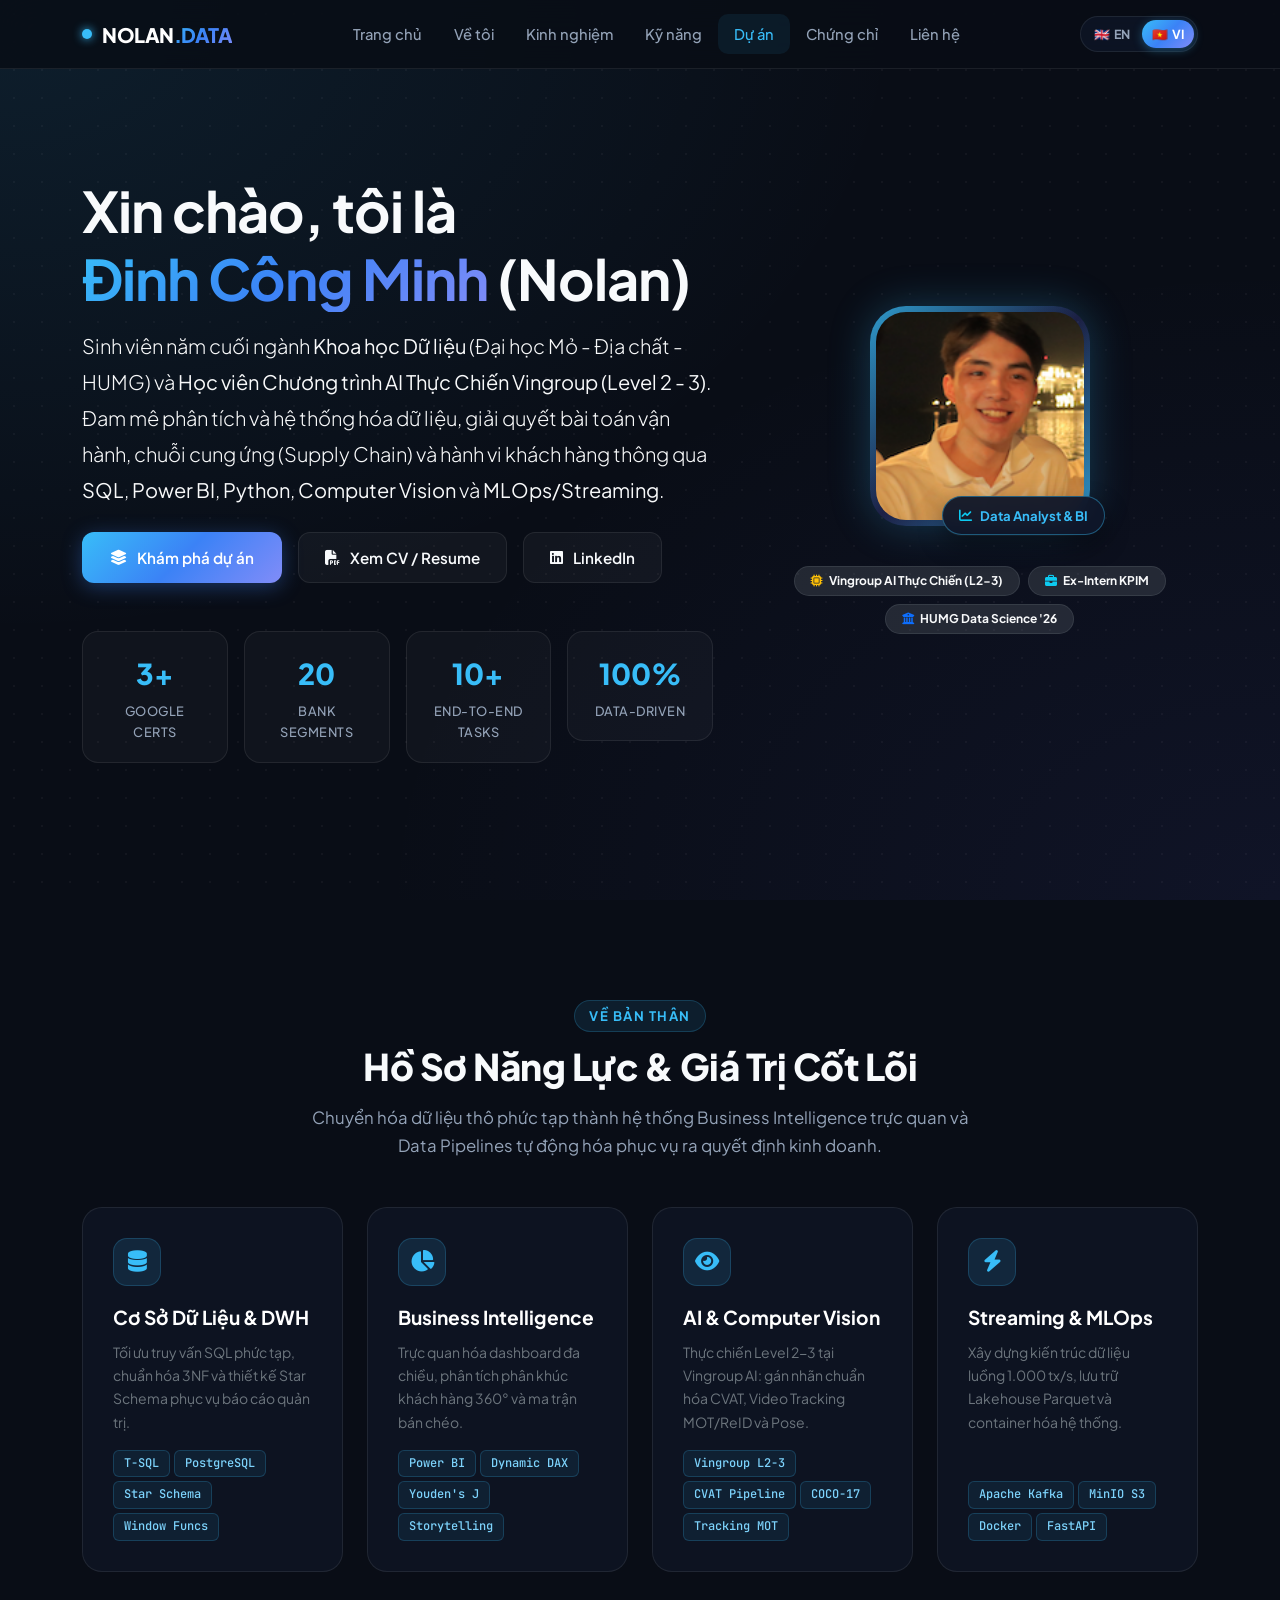
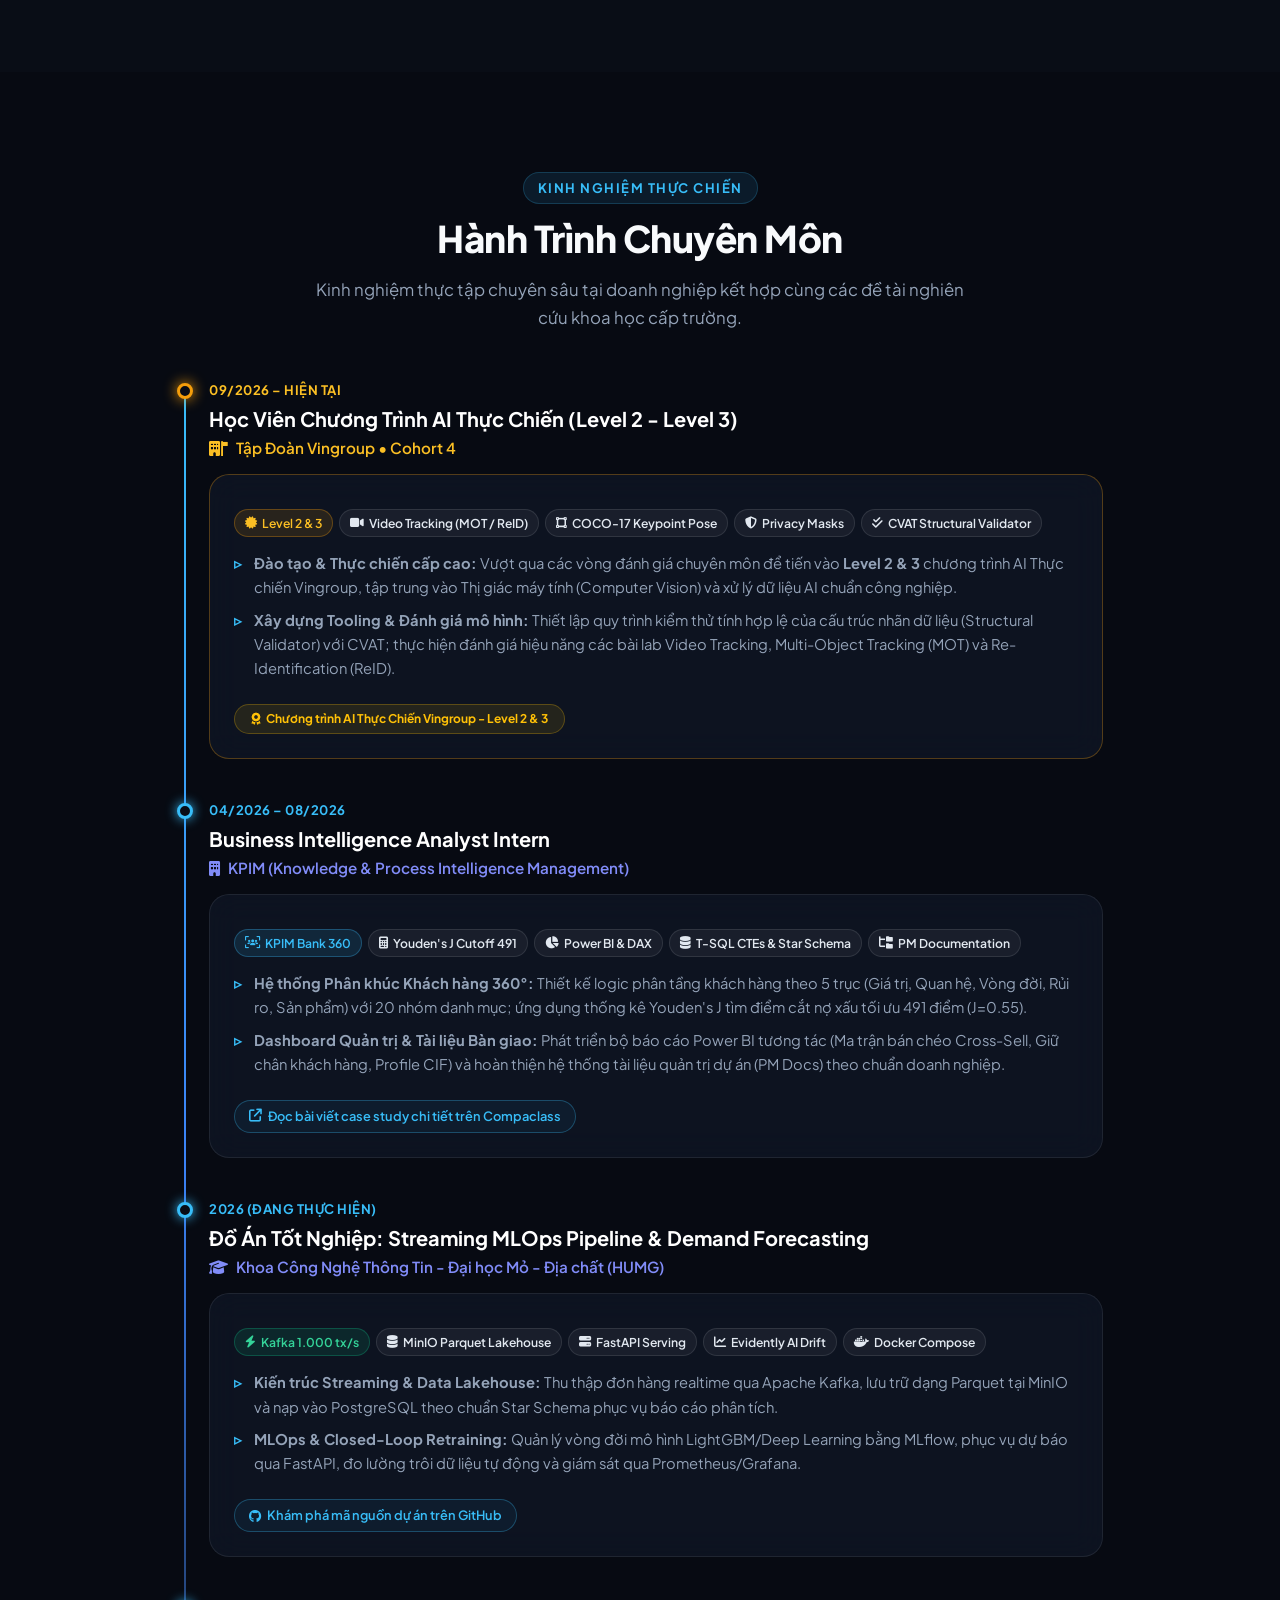
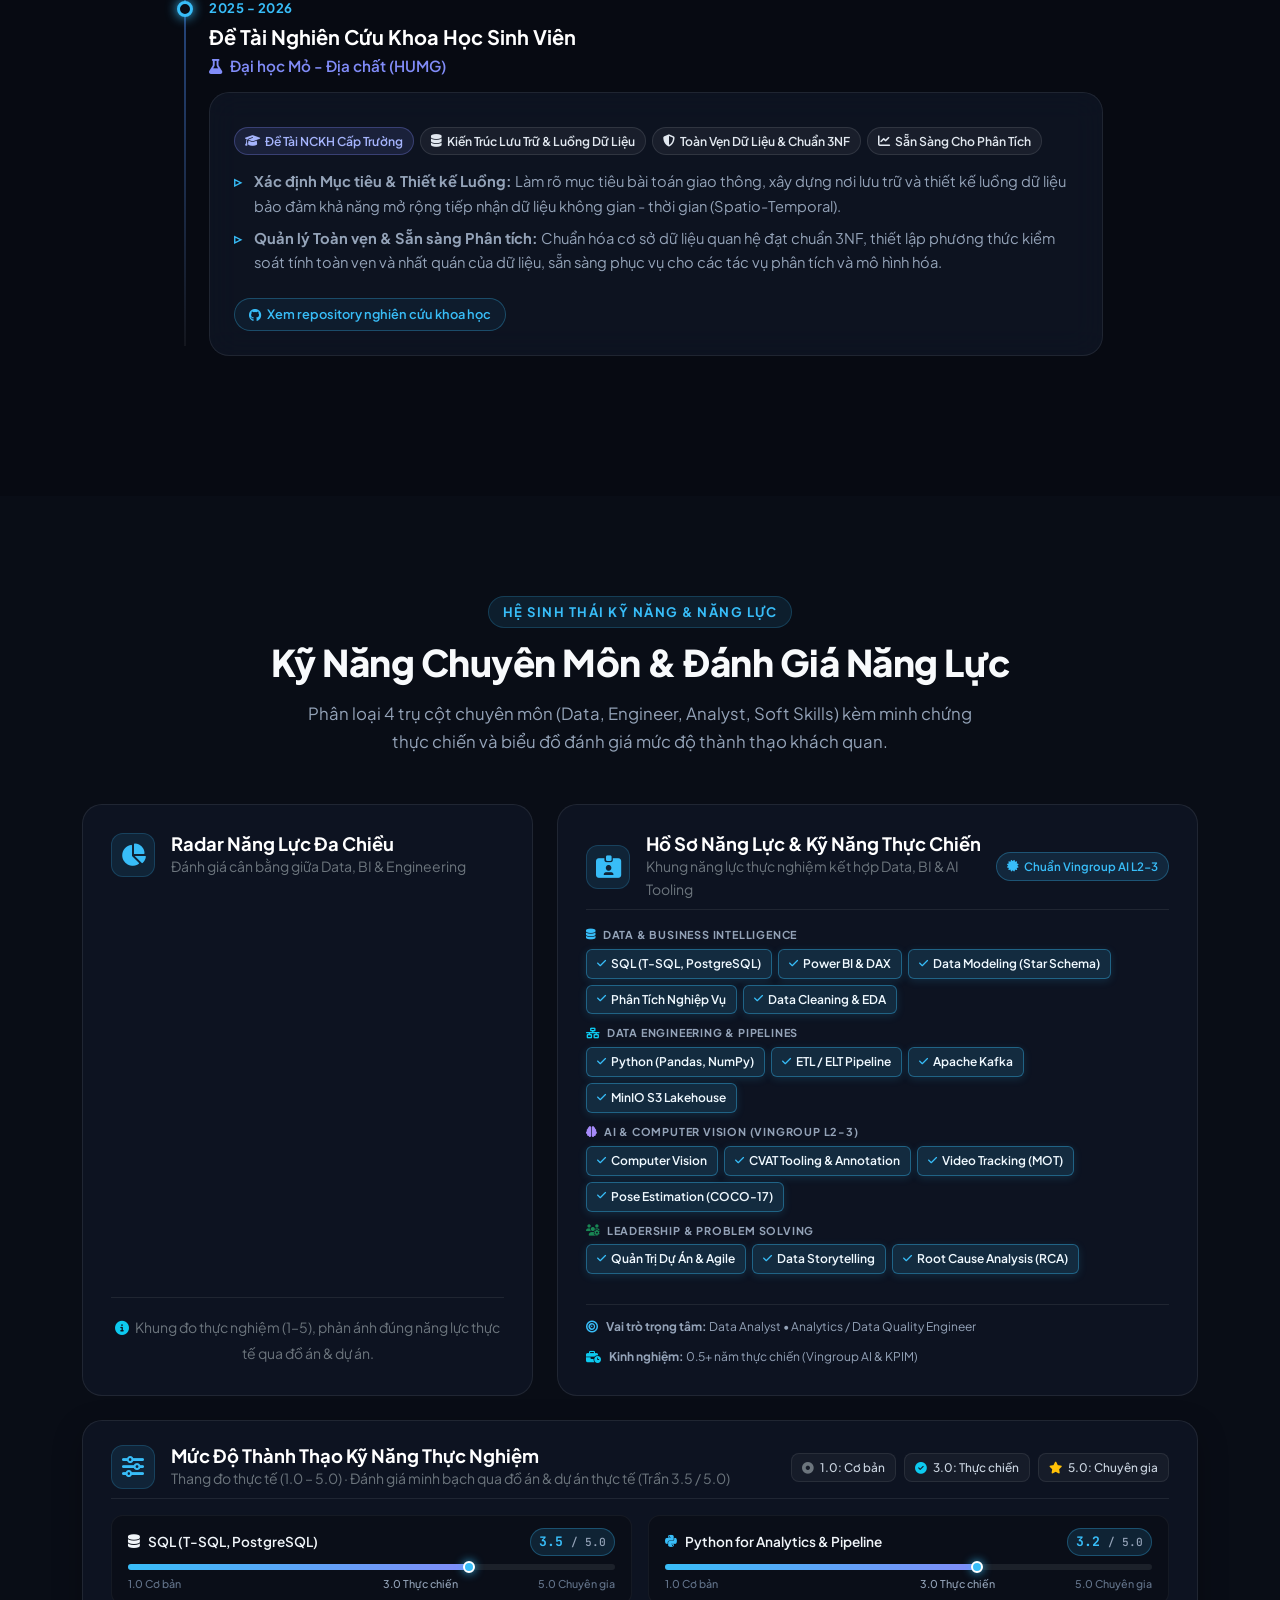
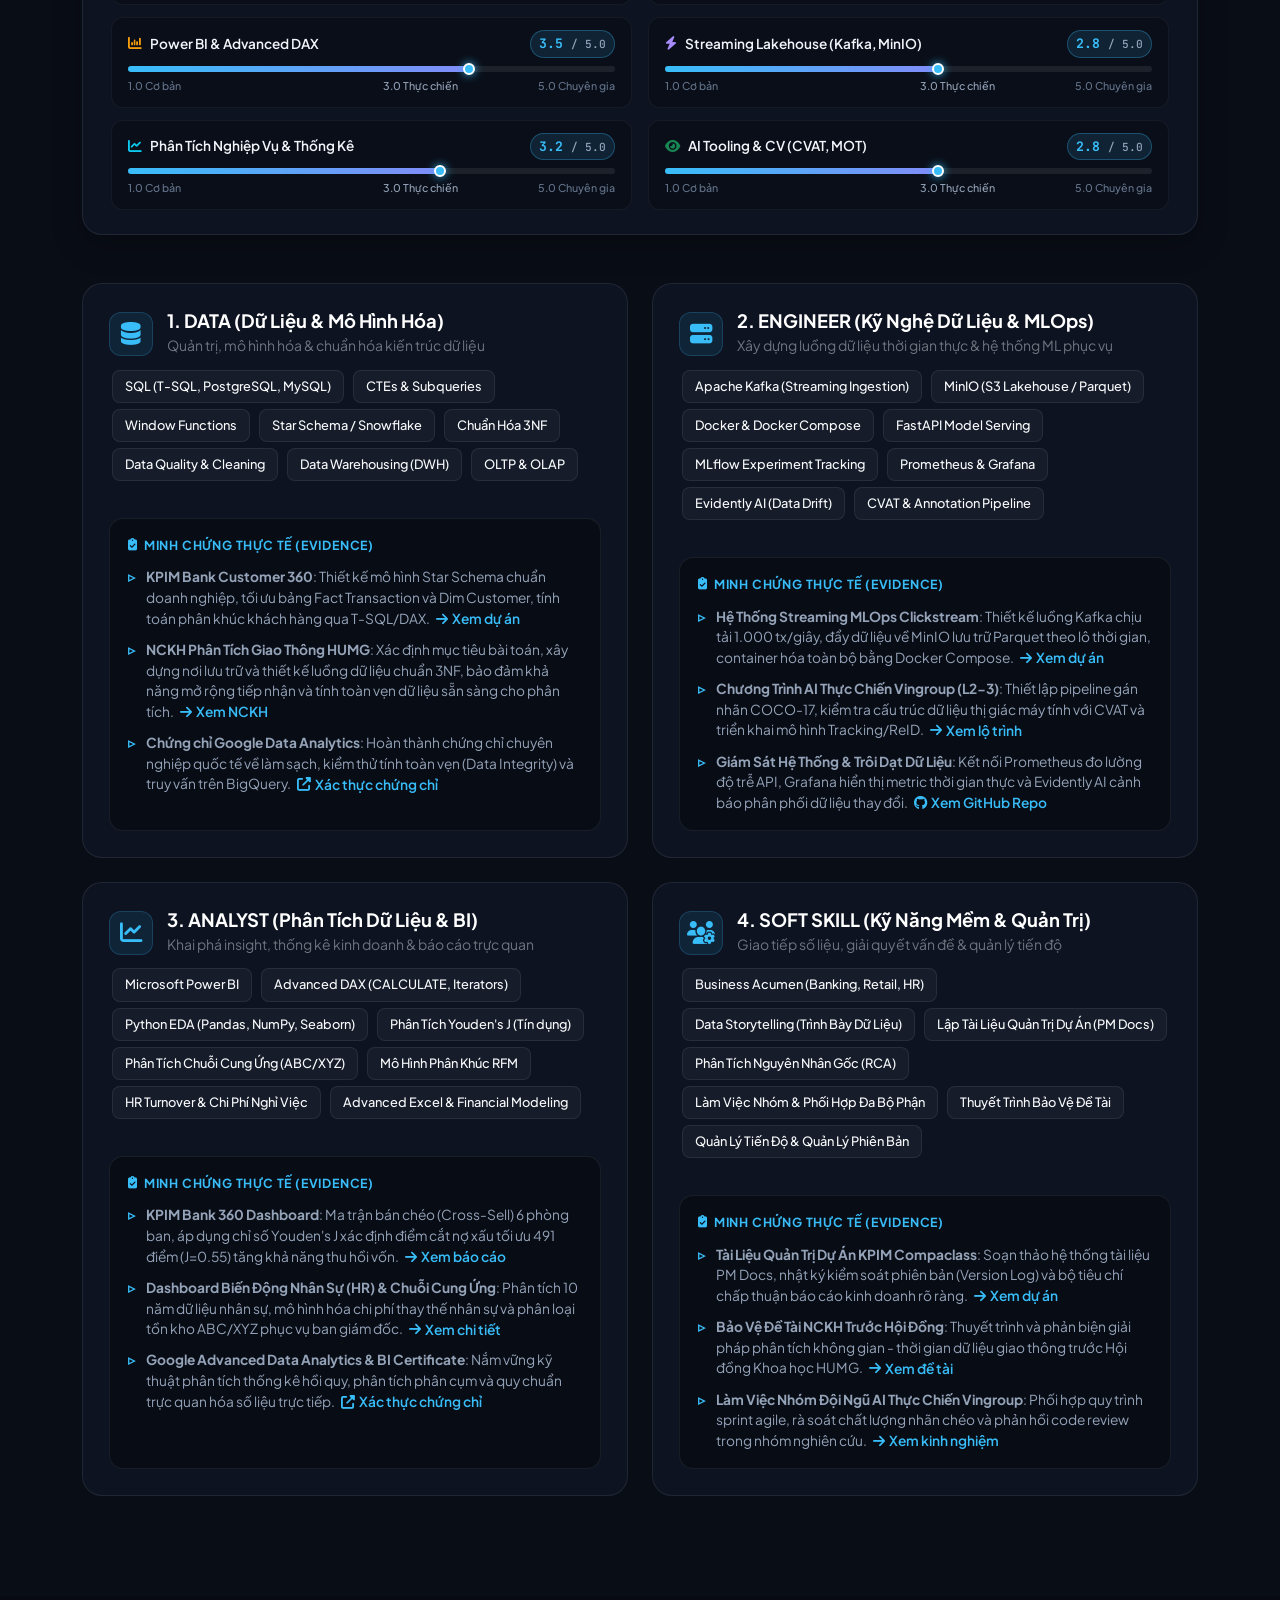
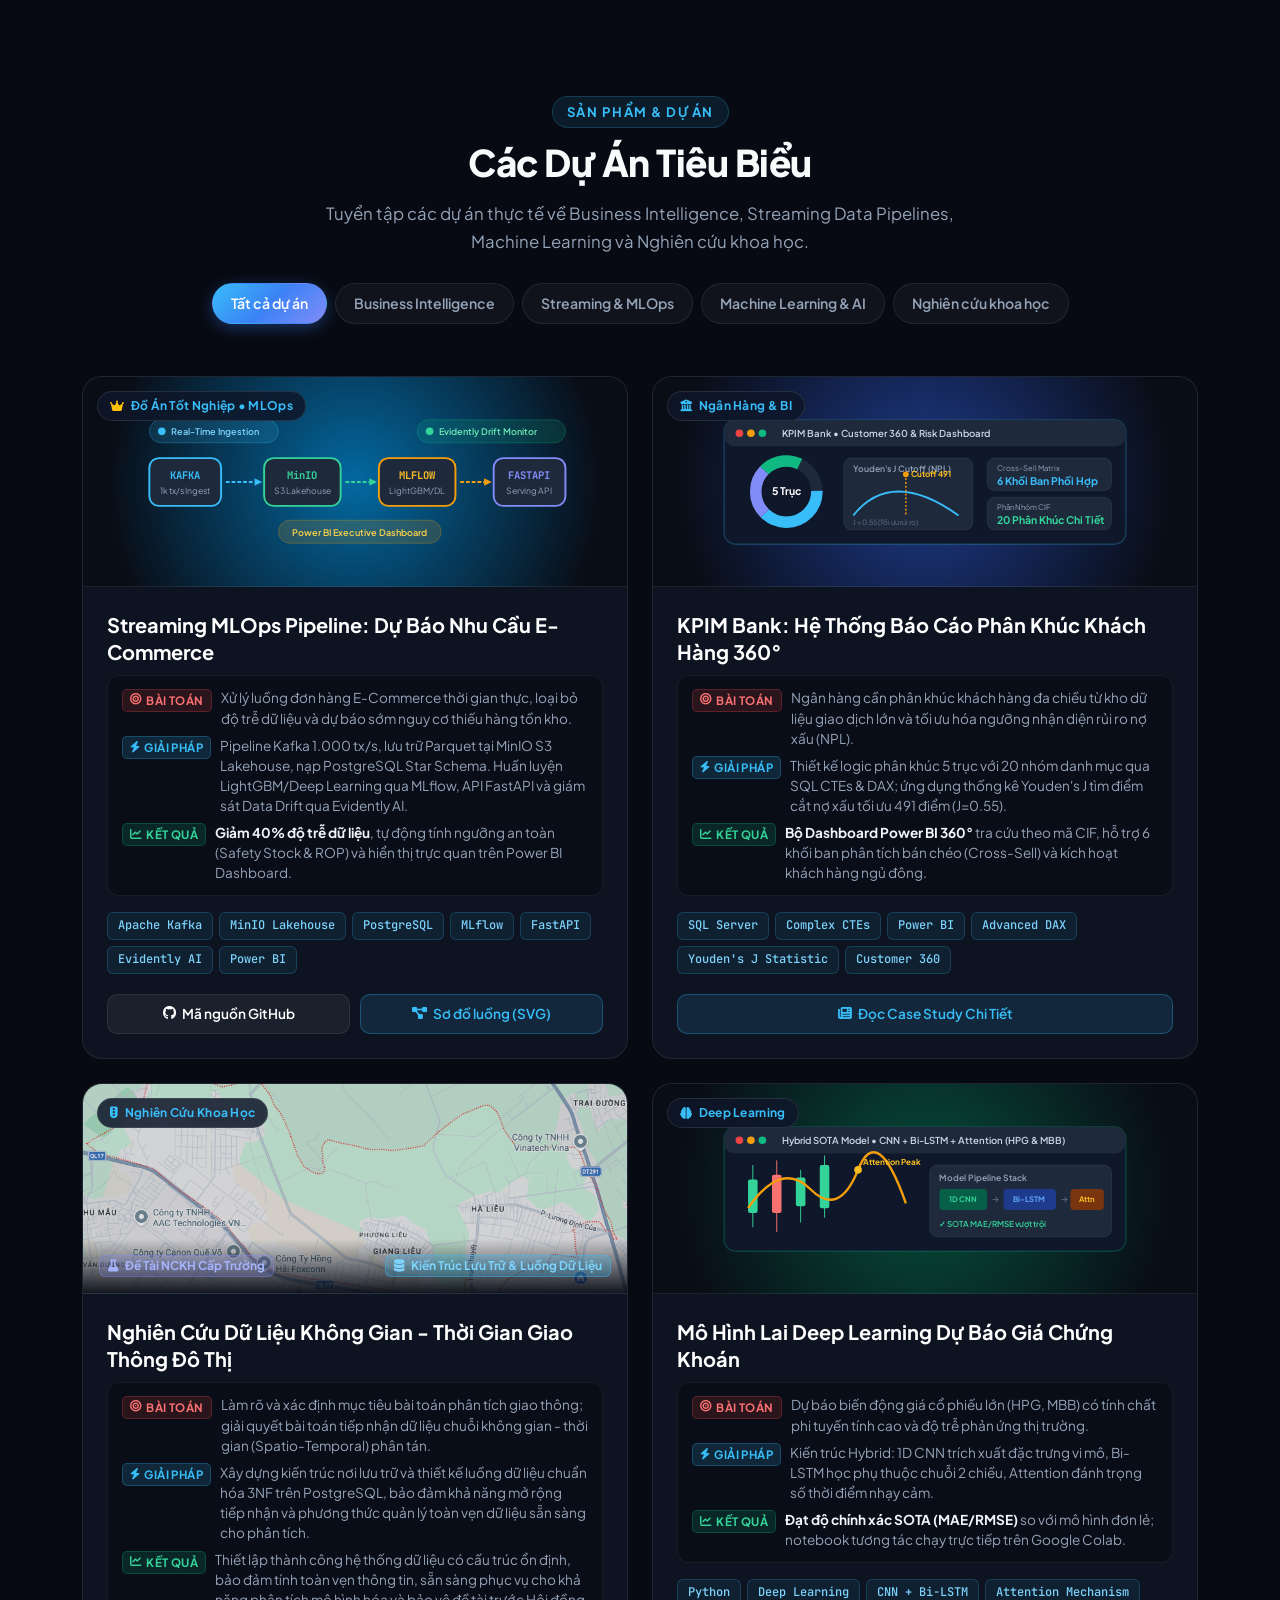
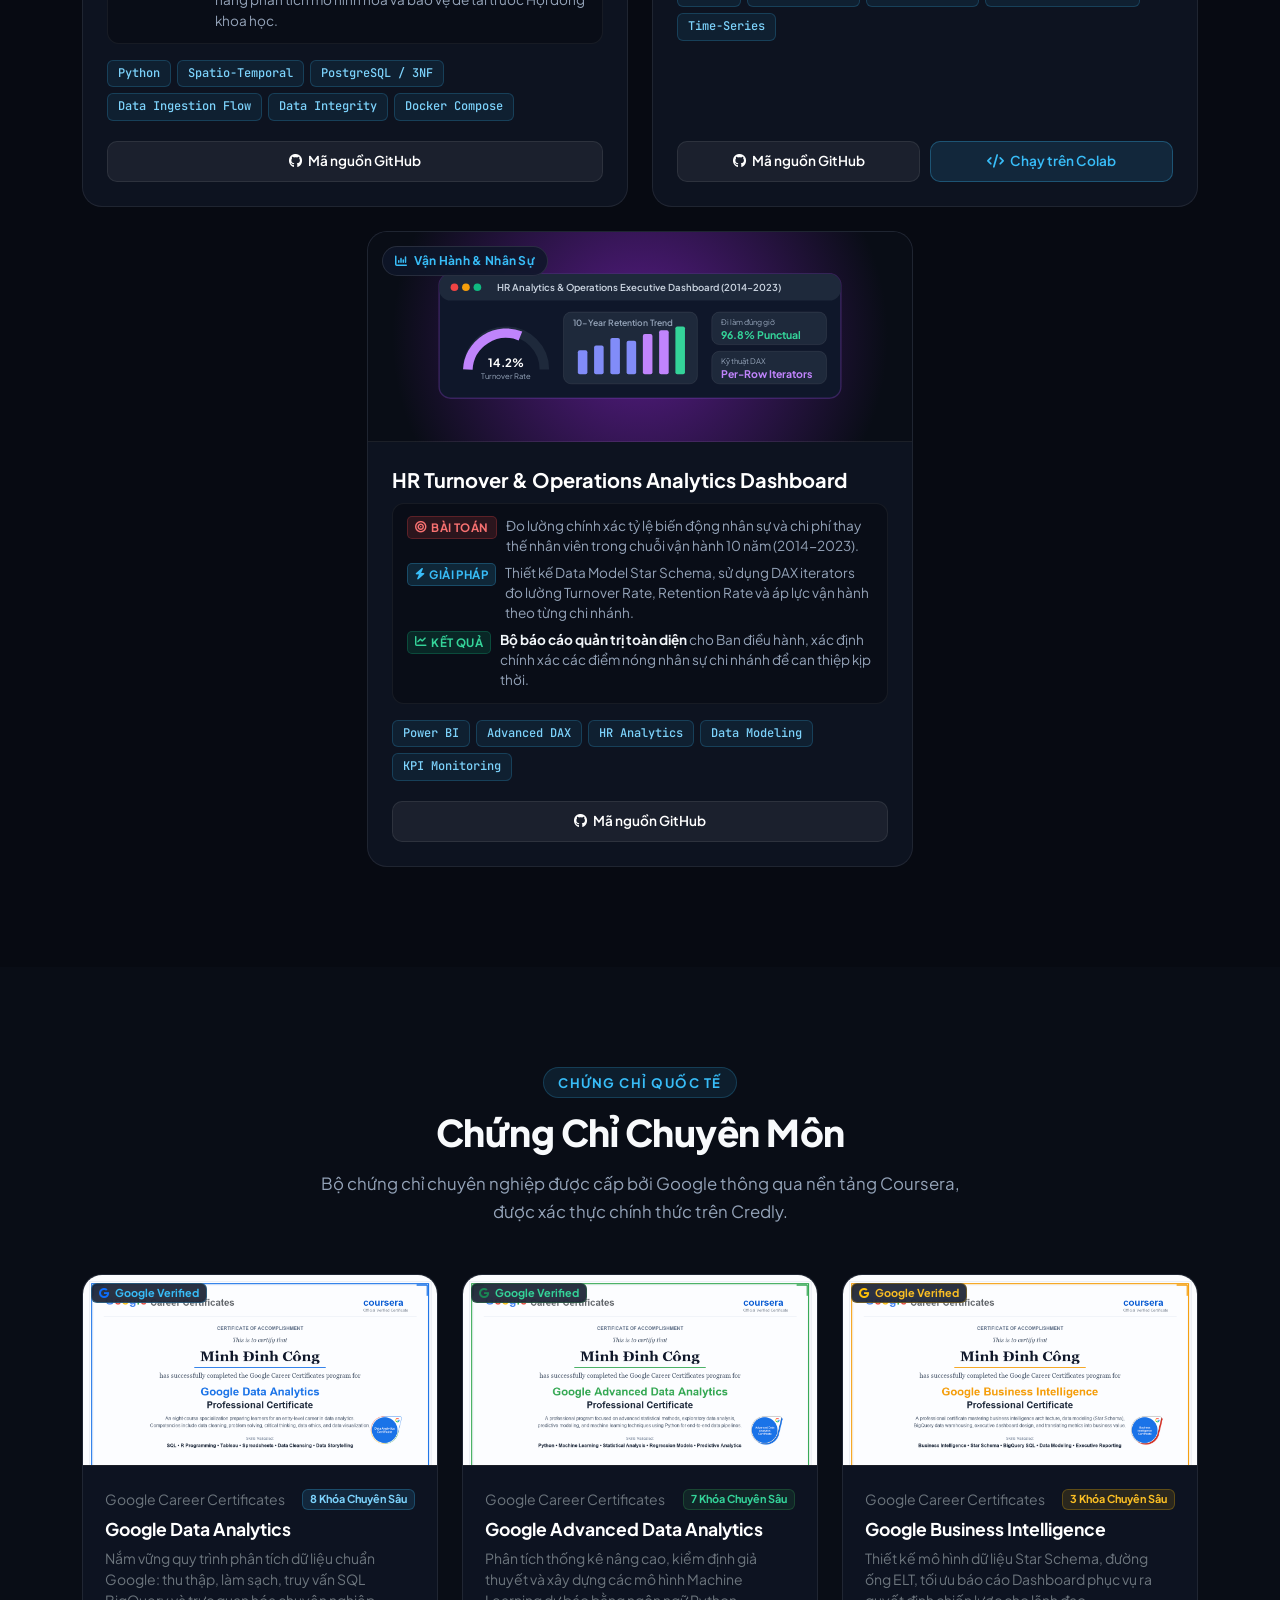
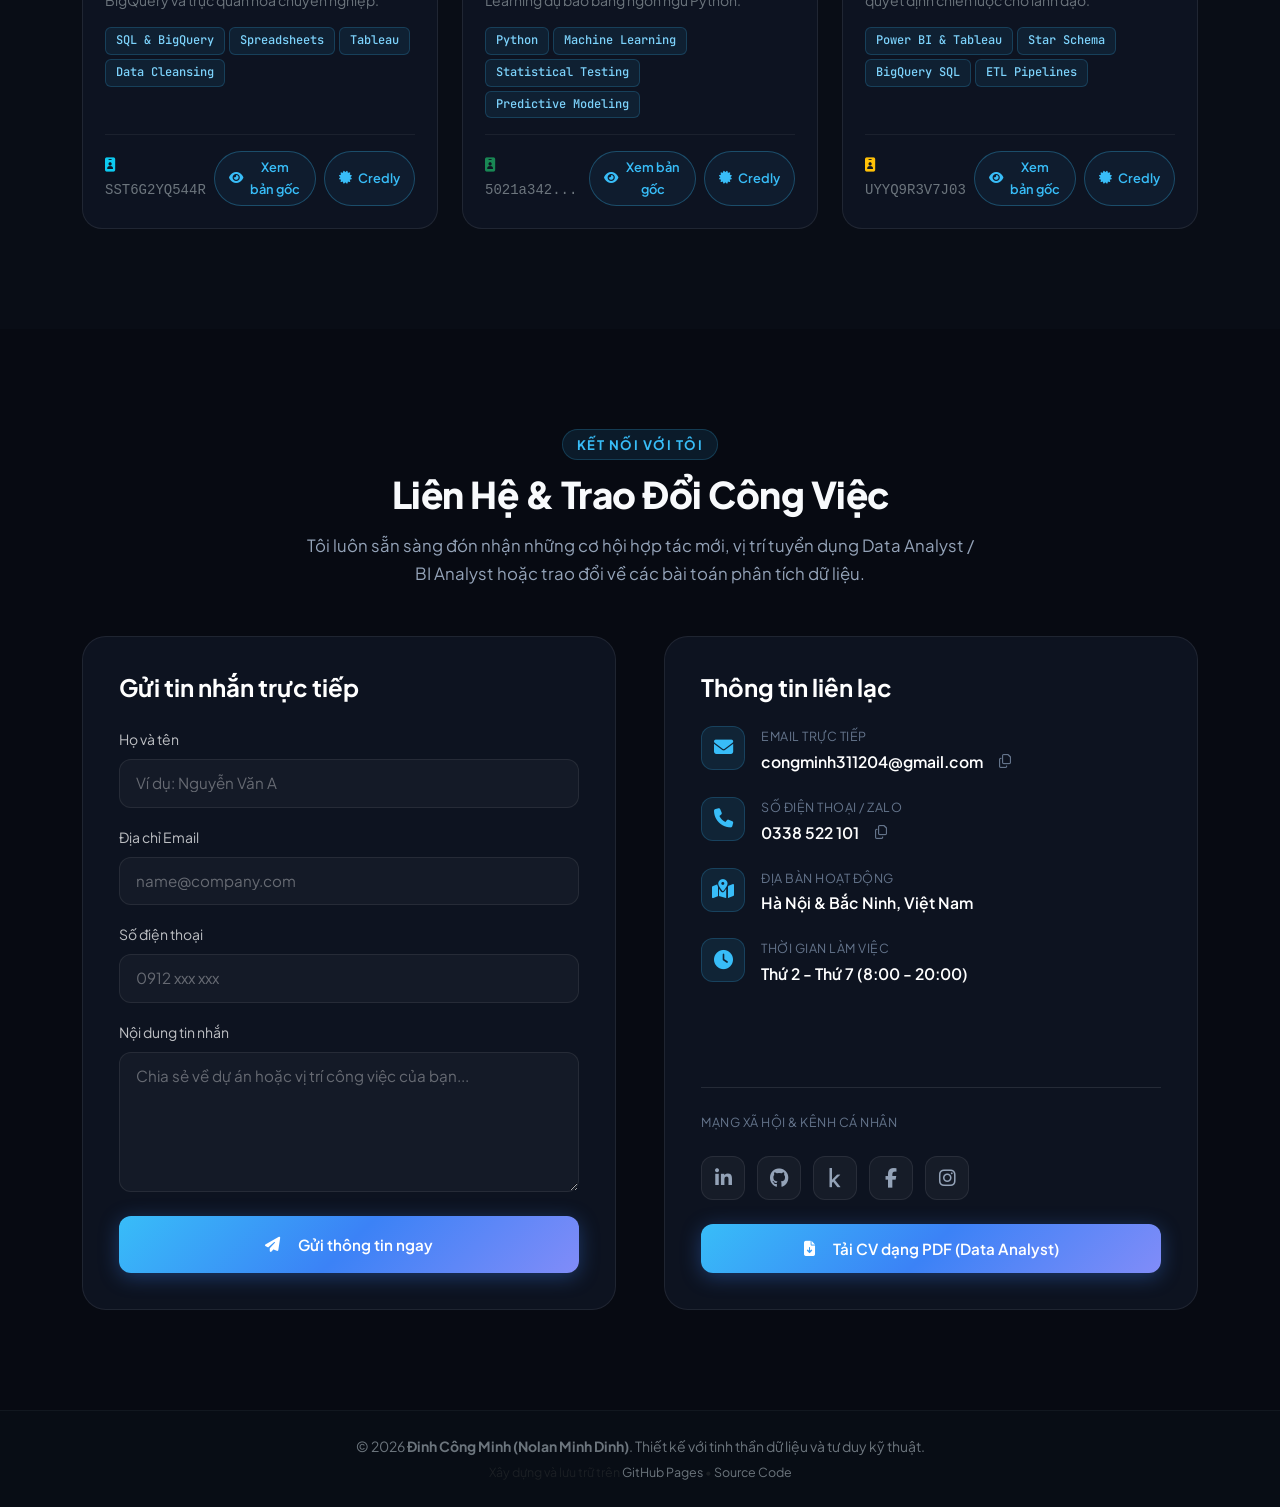
==== commit 9478f531: "style(navbar): remove duplicate CV download and social links, keep language switcher" ====
--- a/index-vi.html
+++ b/index-vi.html
@@ -1559,8 +1559,8 @@
                     <li class="nav-item"><a class="nav-link" href="#contact">Liên hệ</a></li>
                 </ul>
 
-                <div class="d-flex align-items-center gap-2 mt-3 mt-lg-0">
-                    <div class="lang-switch-group me-1">
+                <div class="d-flex align-items-center mt-3 mt-lg-0">
+                    <div class="lang-switch-group">
                         <button type="button" class="lang-btn" onclick="switchLang('en')" title="Switch to English">
                             <span class="flag-icon">🇬🇧</span> EN
                         </button>
@@ -1568,15 +1568,6 @@
                             <span class="flag-icon">🇻🇳</span> VI
                         </button>
                     </div>
-                    <a href="cv/DinhCongMinh_DataAnalyst_CV.pdf" target="_blank" class="btn-modern-outline py-2 px-3 fs-6">
-                        <i class="fas fa-file-arrow-down"></i> Tải CV
-                    </a>
-                    <a href="https://www.linkedin.com/in/nolan-minh-dinh/" target="_blank" class="social-link-btn" title="LinkedIn Profile">
-                        <i class="fab fa-linkedin-in"></i>
-                    </a>
-                    <a href="https://github.com/nolanminhdinh" target="_blank" class="social-link-btn" title="GitHub Profile">
-                        <i class="fab fa-github"></i>
-                    </a>
                 </div>
             </div>
         </div>
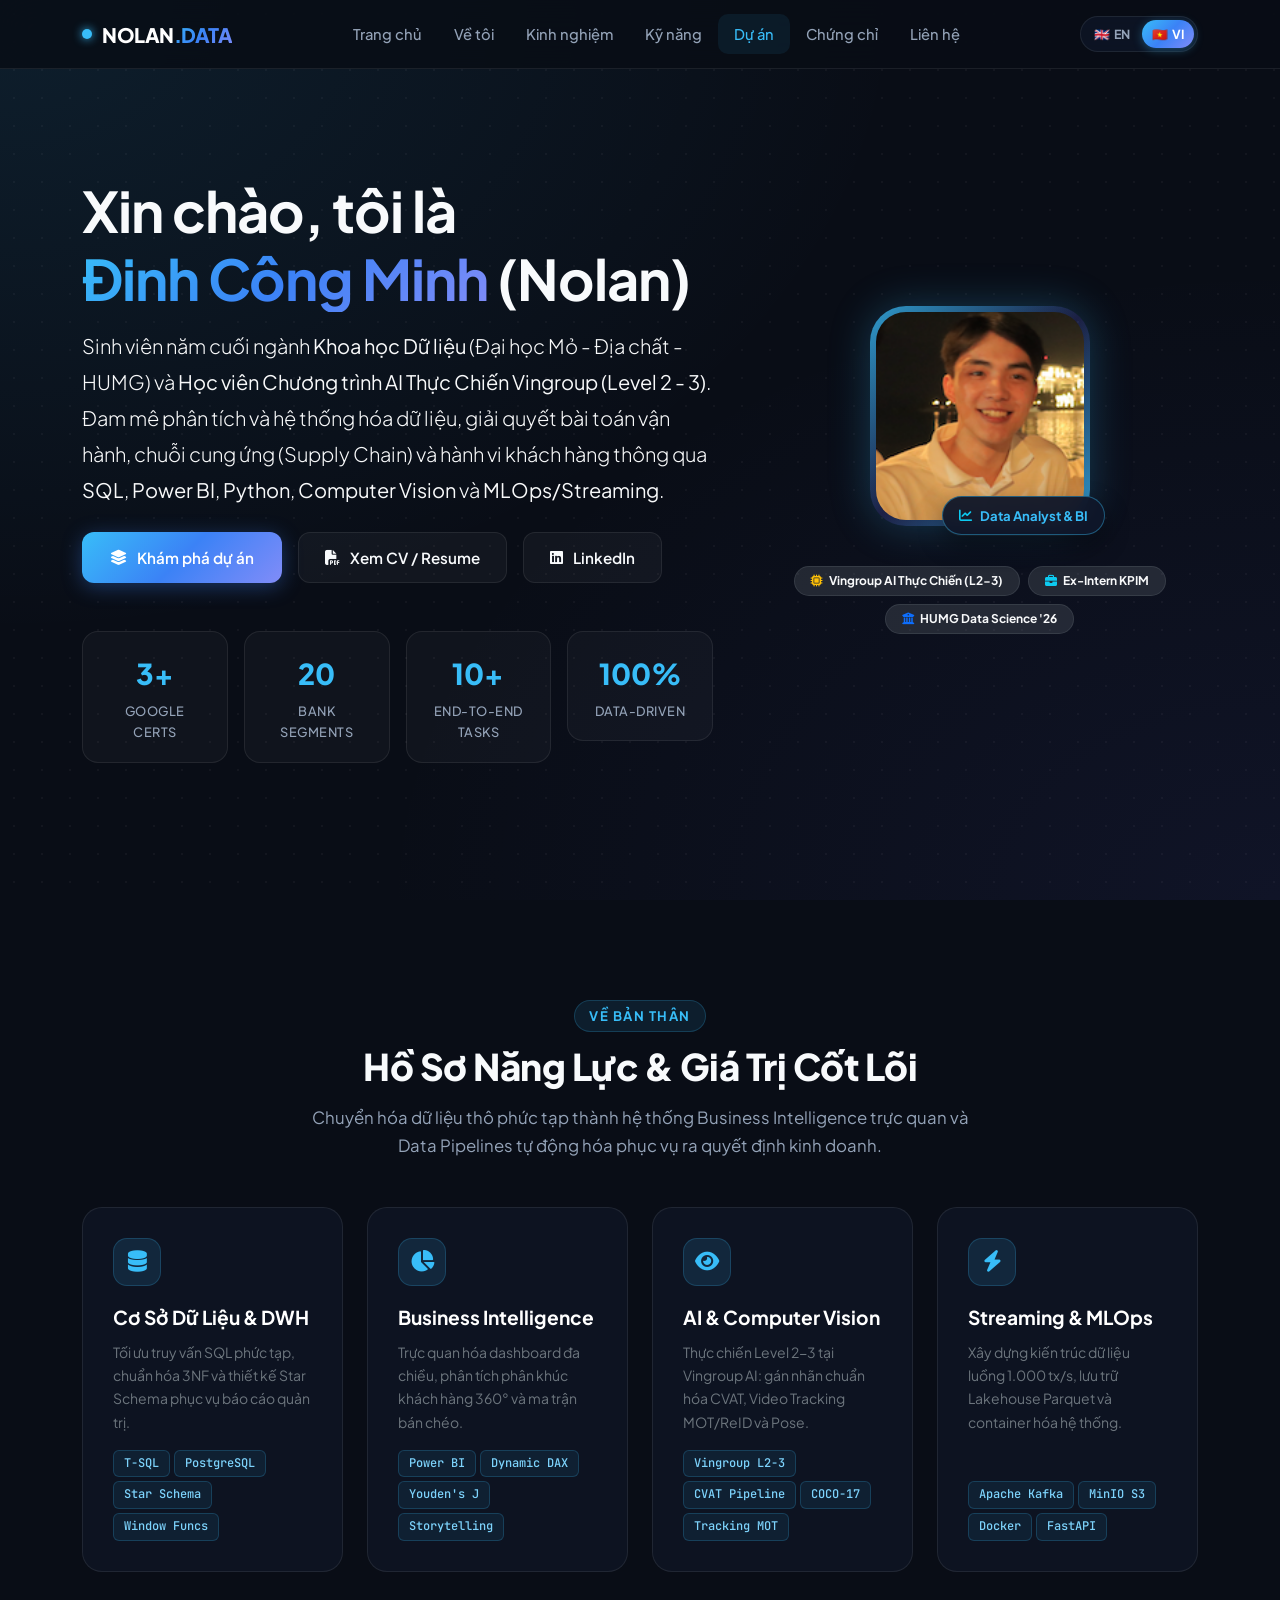
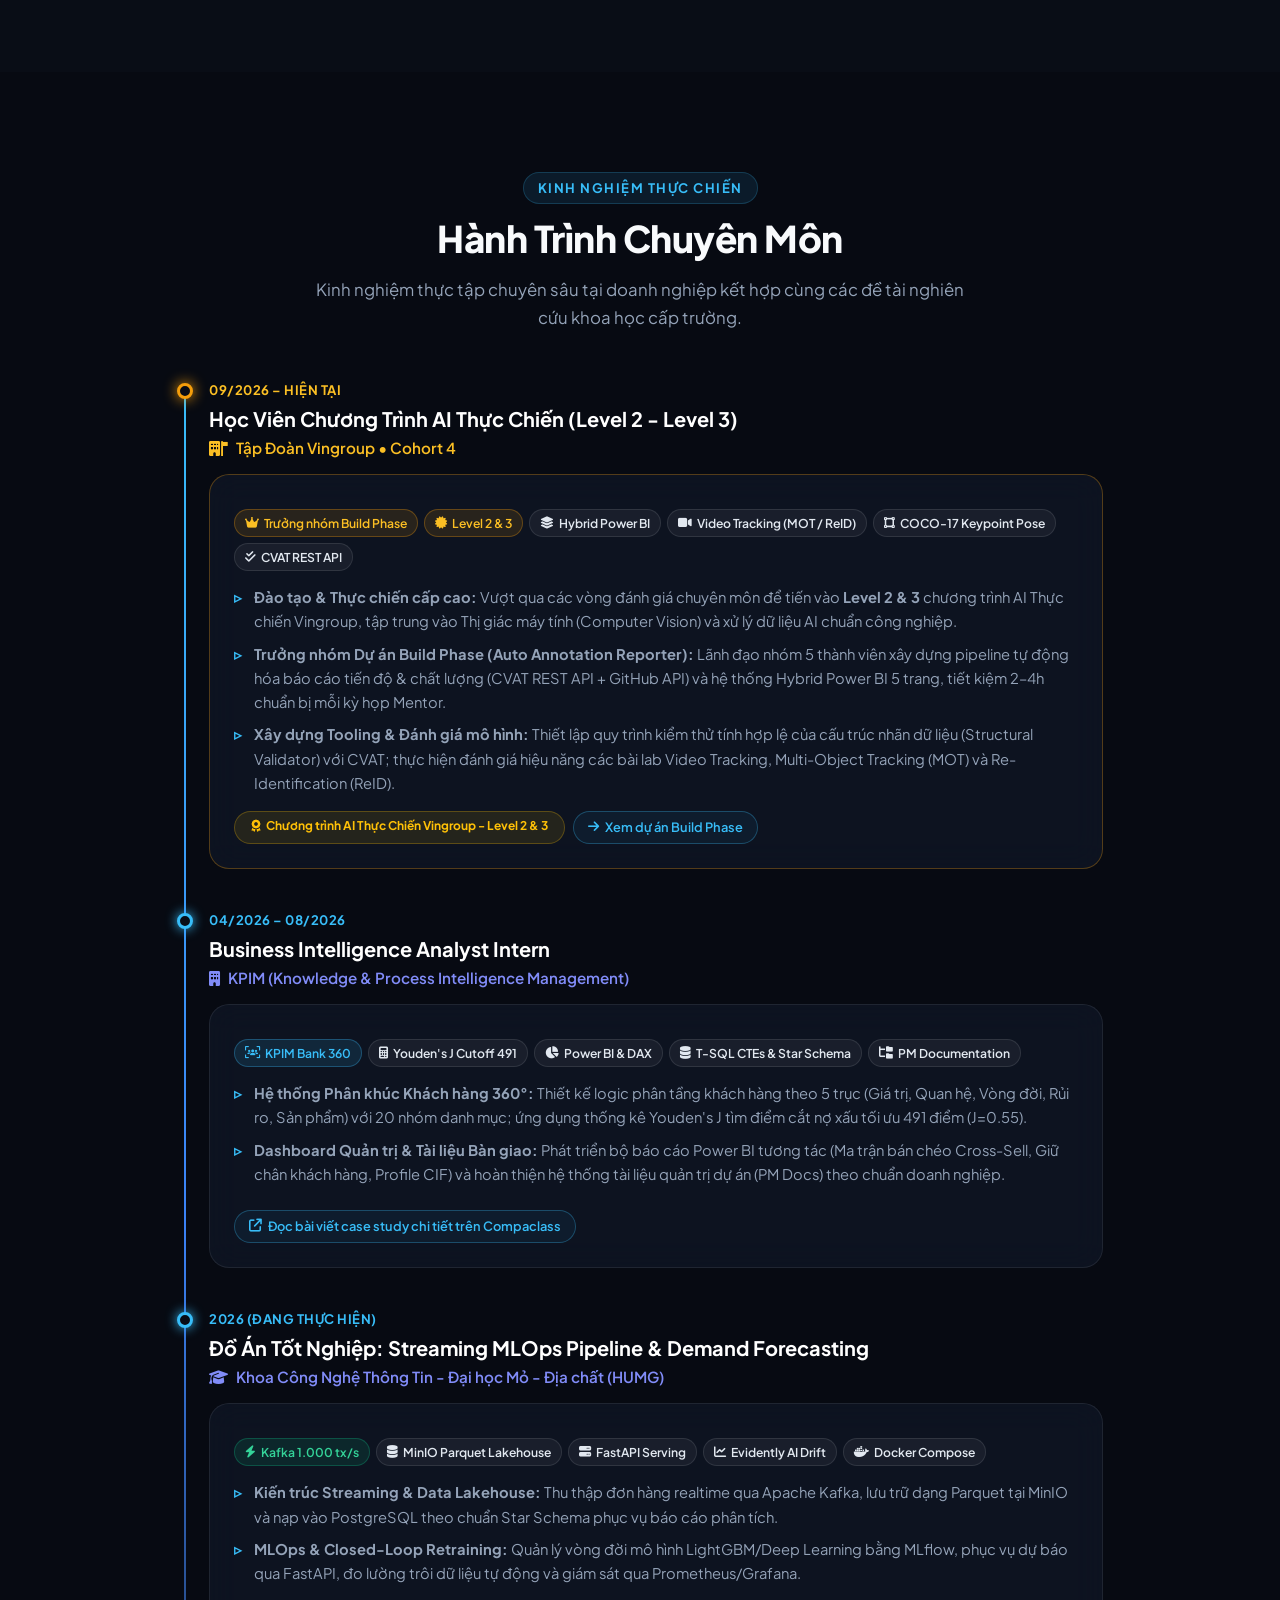
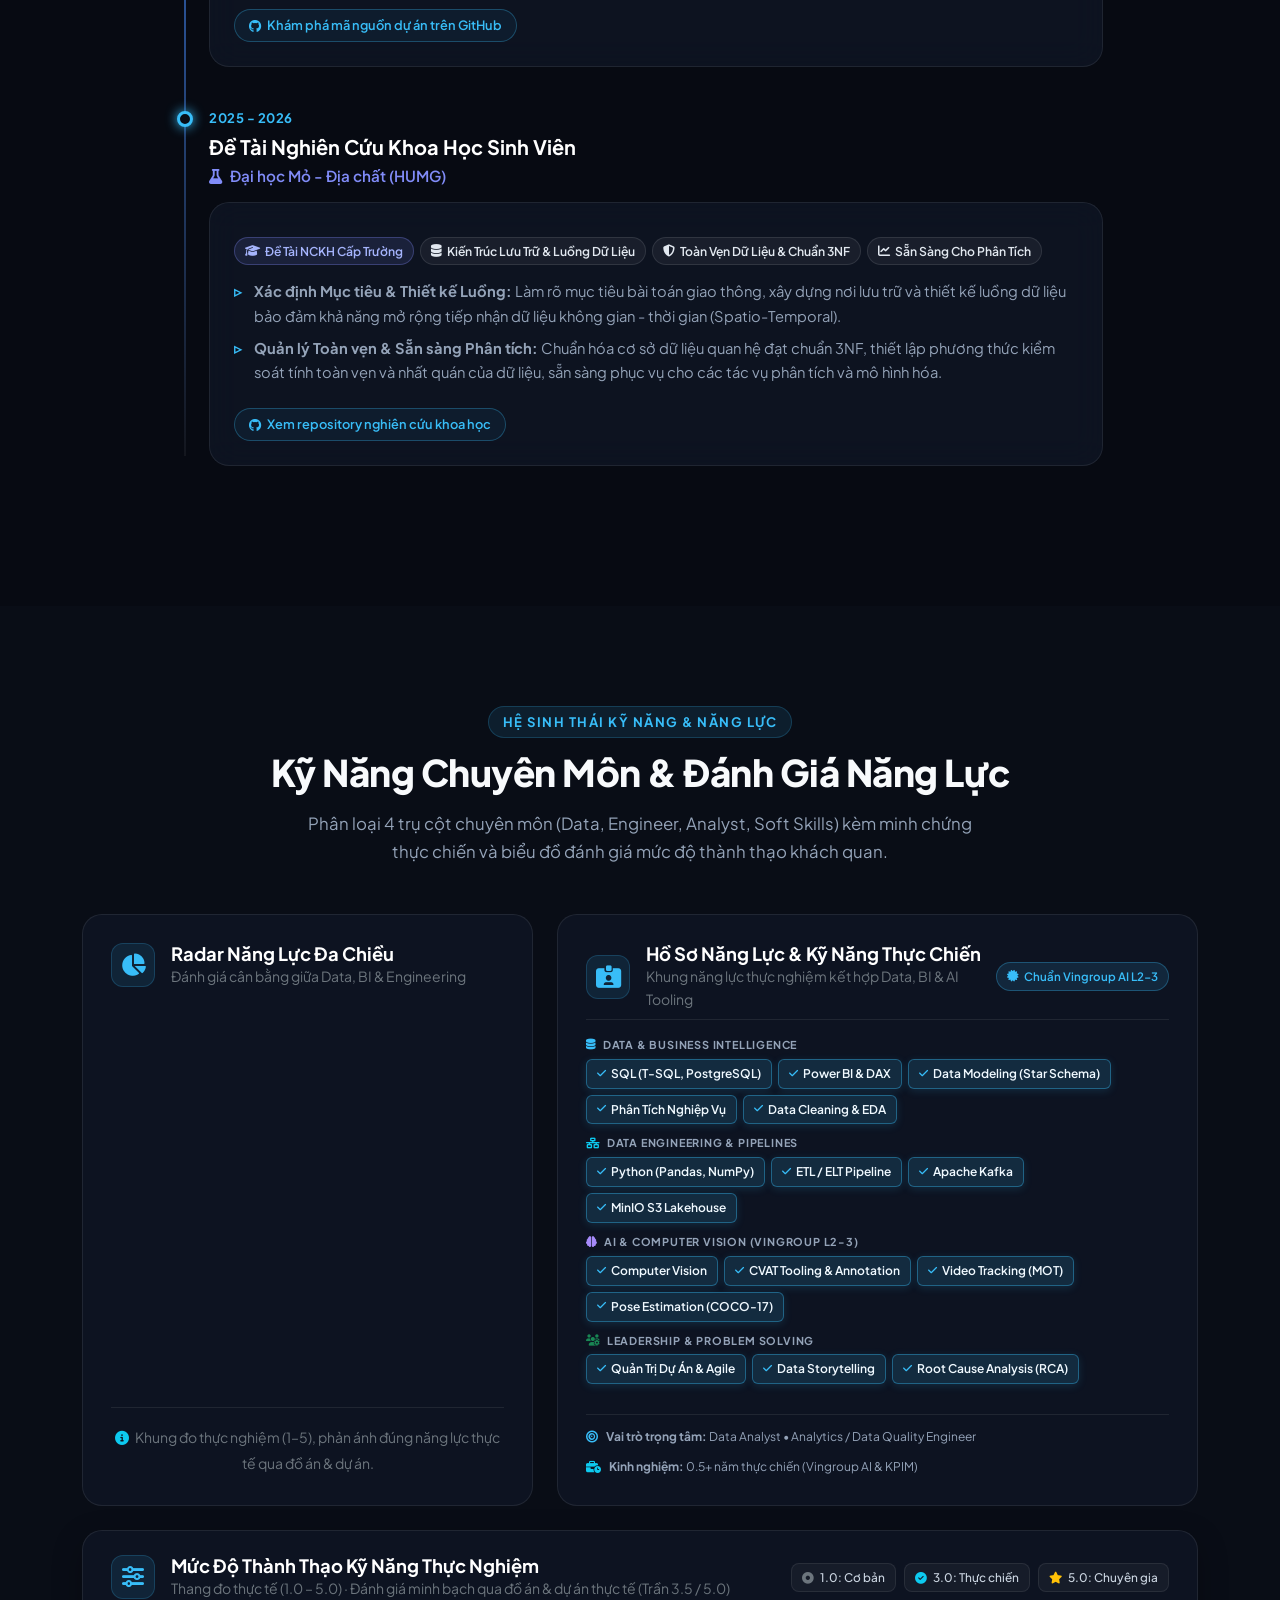
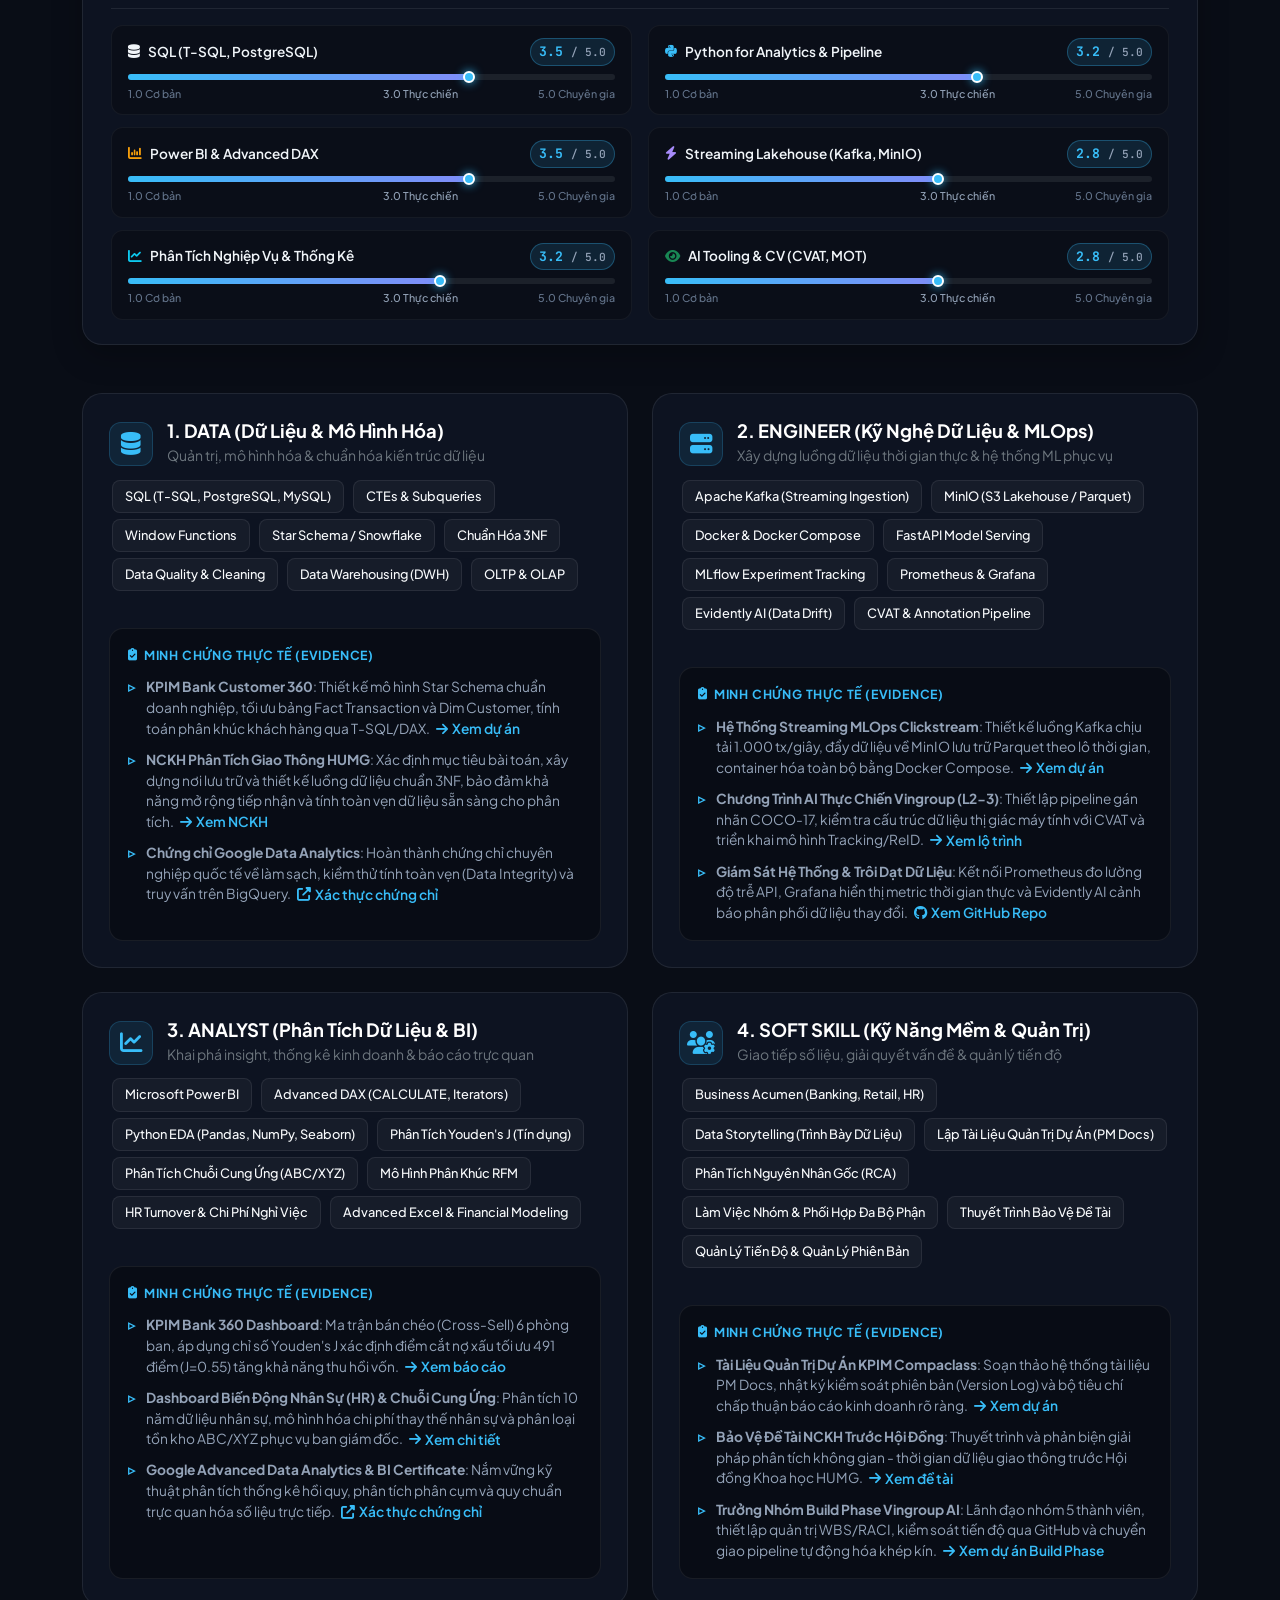
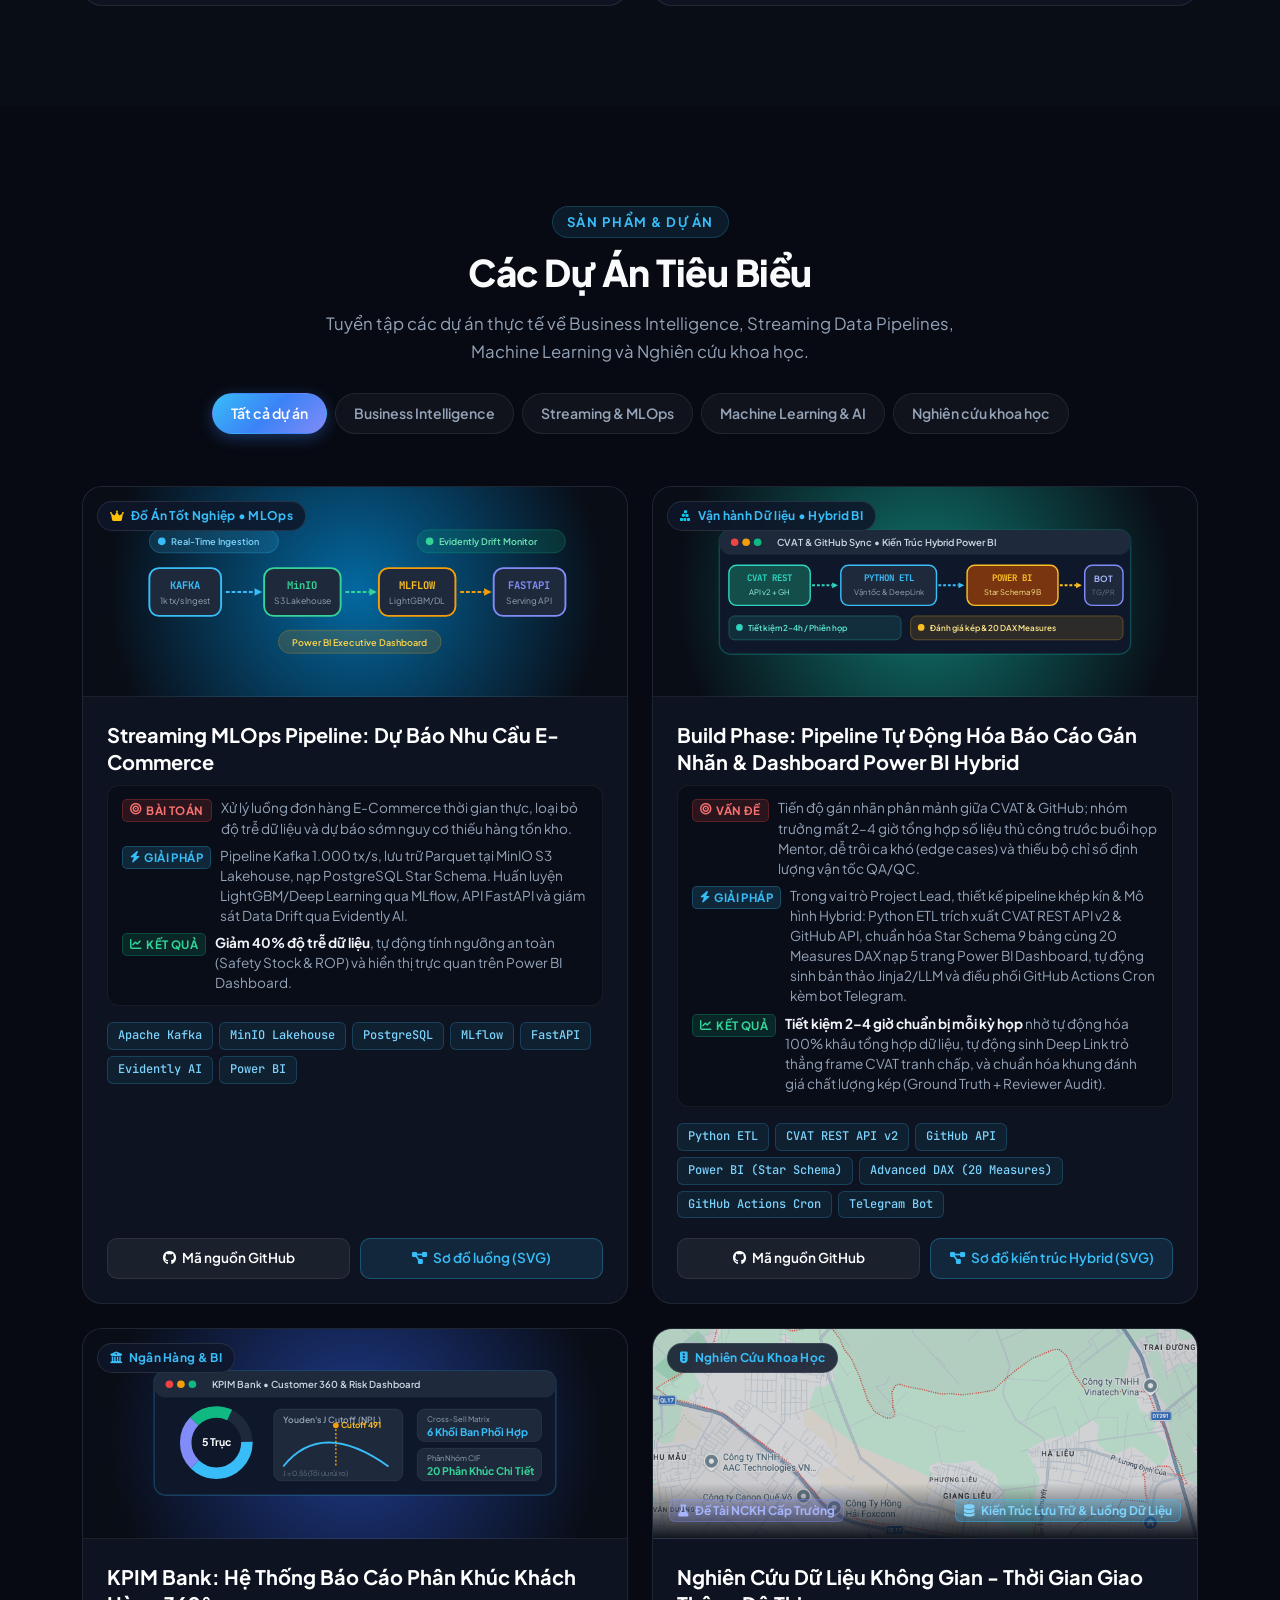
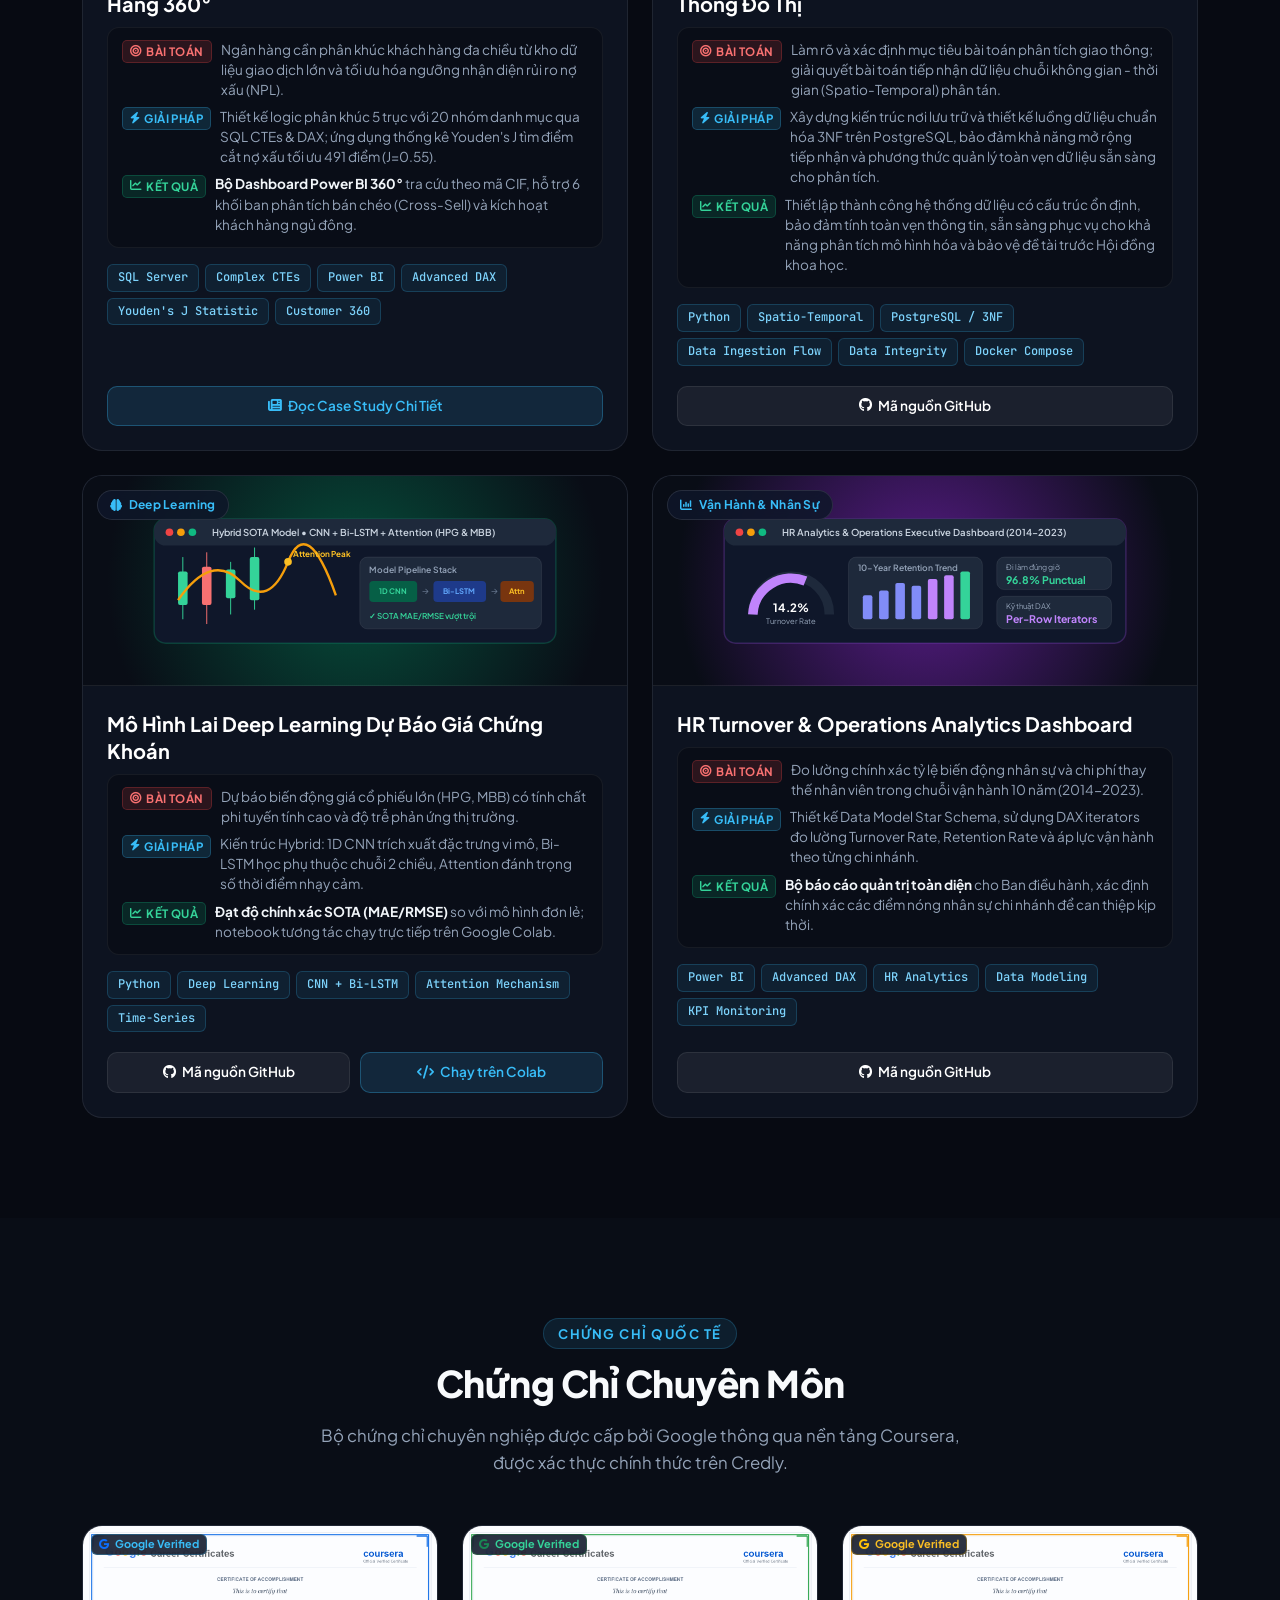
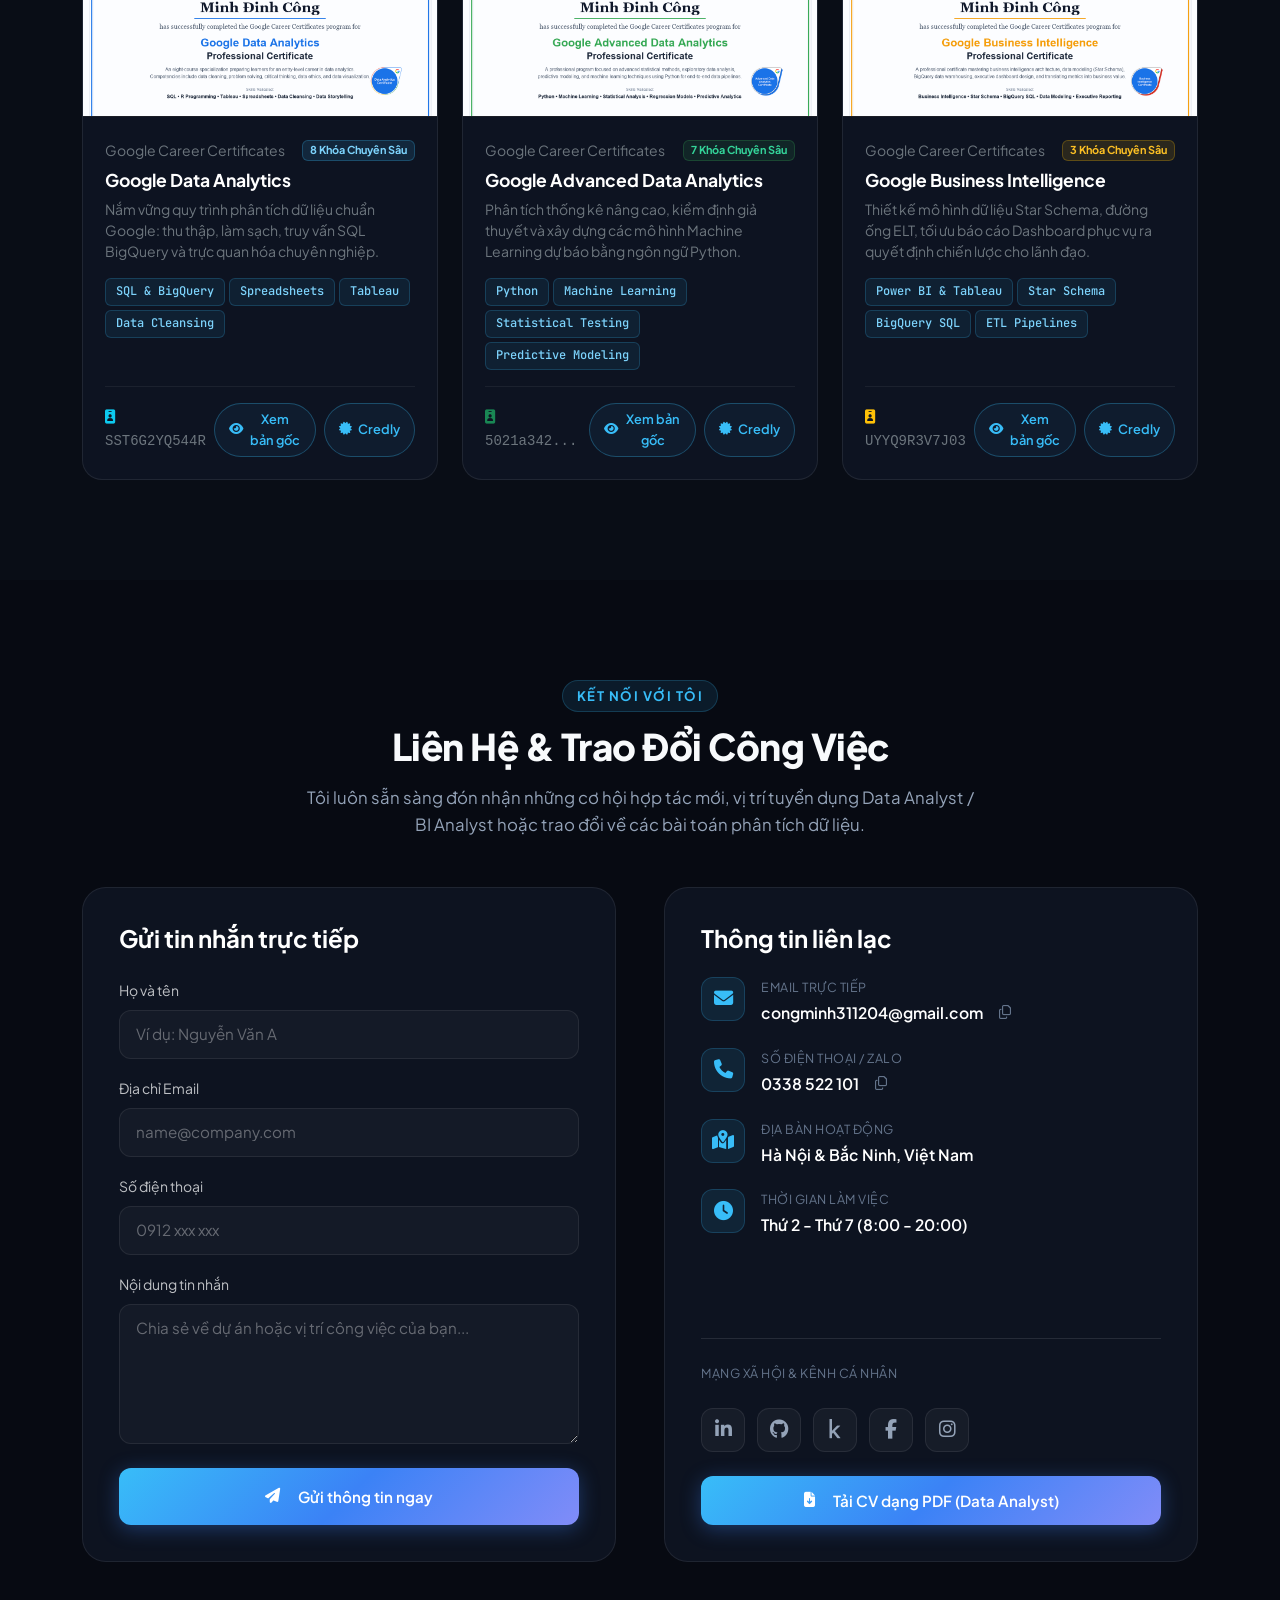
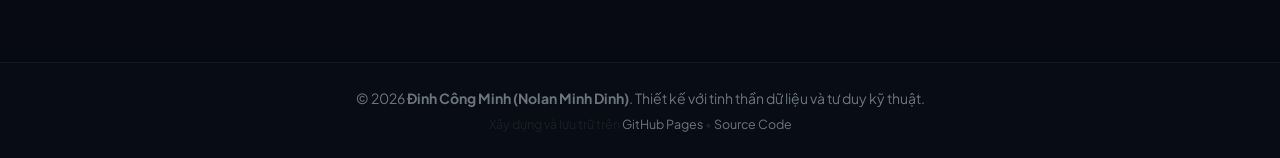
==== commit 6be84677: "feat(projects): add Build Phase - Auto Annotation Reporter Hybrid Power BI pipeline project" ====
--- a/index-vi.html
+++ b/index-vi.html
@@ -1767,23 +1767,32 @@
                             <div class="timeline-company" style="color: #fbbf24;"><i class="fas fa-building-flag me-2"></i>Tập Đoàn Vingroup • Cohort 4</div>
                             <div class="glass-panel p-4 mb-3" style="border-color: rgba(245, 158, 11, 0.3);">
                                 <div class="exp-chip-group">
+                                    <span class="exp-chip exp-chip-gold"><i class="fas fa-crown"></i> Trưởng nhóm Build Phase</span>
                                     <span class="exp-chip exp-chip-gold"><i class="fas fa-certificate"></i> Level 2 &amp; 3</span>
+                                    <span class="exp-chip"><i class="fas fa-layer-group"></i> Hybrid Power BI</span>
                                     <span class="exp-chip"><i class="fas fa-video"></i> Video Tracking (MOT / ReID)</span>
                                     <span class="exp-chip"><i class="fas fa-vector-square"></i> COCO-17 Keypoint Pose</span>
-                                    <span class="exp-chip"><i class="fas fa-shield-halved"></i> Privacy Masks</span>
-                                    <span class="exp-chip"><i class="fas fa-check-double"></i> CVAT Structural Validator</span>
+                                    <span class="exp-chip"><i class="fas fa-check-double"></i> CVAT REST API</span>
                                 </div>
                                 <ul class="timeline-highlights">
                                     <li>
                                         <strong>Đào tạo &amp; Thực chiến cấp cao:</strong> Vượt qua các vòng đánh giá chuyên môn để tiến vào <strong>Level 2 &amp; 3</strong> chương trình AI Thực chiến Vingroup, tập trung vào Thị giác máy tính (Computer Vision) và xử lý dữ liệu AI chuẩn công nghiệp.
                                     </li>
                                     <li>
+                                        <strong>Trưởng nhóm Dự án Build Phase (Auto Annotation Reporter):</strong> Lãnh đạo nhóm 5 thành viên xây dựng pipeline tự động hóa báo cáo tiến độ &amp; chất lượng (CVAT REST API + GitHub API) và hệ thống Hybrid Power BI 5 trang, tiết kiệm 2–4h chuẩn bị mỗi kỳ họp Mentor.
+                                    </li>
+                                    <li>
                                         <strong>Xây dựng Tooling &amp; Đánh giá mô hình:</strong> Thiết lập quy trình kiểm thử tính hợp lệ của cấu trúc nhãn dữ liệu (Structural Validator) với CVAT; thực hiện đánh giá hiệu năng các bài lab Video Tracking, Multi-Object Tracking (MOT) và Re-Identification (ReID).
                                     </li>
                                 </ul>
-                                <span class="badge bg-warning bg-opacity-10 text-warning px-3 py-2 rounded-pill border border-warning border-opacity-25 mt-2">
-                                    <i class="fas fa-award me-1"></i> Chương trình AI Thực Chiến Vingroup - Level 2 &amp; 3
-                                </span>
+                                <div class="d-flex flex-wrap gap-2 mt-2">
+                                    <span class="badge bg-warning bg-opacity-10 text-warning px-3 py-2 rounded-pill border border-warning border-opacity-25">
+                                        <i class="fas fa-award me-1"></i> Chương trình AI Thực Chiến Vingroup - Level 2 &amp; 3
+                                    </span>
+                                    <a href="#projects" class="btn-verify-badge">
+                                        <i class="fas fa-arrow-right"></i> Xem dự án Build Phase
+                                    </a>
+                                </div>
                             </div>
                         </div>
 
@@ -2325,8 +2334,8 @@
                                     <a href="#projects" class="evidence-link ms-1"><i class="fas fa-arrow-right"></i> Xem đề tài</a>
                                 </li>
                                 <li class="evidence-item">
-                                    <strong>Làm Việc Nhóm Đội Ngũ AI Thực Chiến Vingroup</strong>: Phối hợp quy trình sprint agile, rà soát chất lượng nhãn chéo và phản hồi code review trong nhóm nghiên cứu.
-                                    <a href="#experience" class="evidence-link ms-1"><i class="fas fa-arrow-right"></i> Xem kinh nghiệm</a>
+                                    <strong>Trưởng Nhóm Build Phase Vingroup AI</strong>: Lãnh đạo nhóm 5 thành viên, thiết lập quản trị WBS/RACI, kiểm soát tiến độ qua GitHub và chuyển giao pipeline tự động hóa khép kín.
+                                    <a href="#projects" class="evidence-link ms-1"><i class="fas fa-arrow-right"></i> Xem dự án Build Phase</a>
                                 </li>
                             </ul>
                         </div>
@@ -2443,7 +2452,104 @@
                     </div>
                 </div>
 
-                <!-- Project 2: KPIM Bank Customer 360 -->
+                <!-- Project 2: Build Phase - Auto Annotation Reporter -->
+                <div class="col-lg-6 project-item" data-category="bi mlops">
+                    <div class="project-card">
+                        <div class="project-media position-relative" style="background: radial-gradient(circle at 50% 50%, #0f766e 0%, #090d16 85%);">
+                            <div class="d-flex align-items-center justify-content-center w-100 h-100 p-3">
+                                <svg width="100%" height="160" viewBox="0 0 460 160" fill="none" xmlns="http://www.w3.org/2000/svg" style="max-width: 440px;">
+                                    <rect x="15" y="15" width="430" height="130" rx="12" fill="#0f172a" stroke="rgba(20,184,166,0.3)" stroke-width="1.5"/>
+                                    <rect x="15" y="15" width="430" height="26" rx="12" fill="#1e293b"/>
+                                    <circle cx="31" cy="28" r="4" fill="#ef4444"/>
+                                    <circle cx="43" cy="28" r="4" fill="#f59e0b"/>
+                                    <circle cx="55" cy="28" r="4" fill="#10b981"/>
+                                    <text x="75" y="32" fill="#cbd5e1" font-size="10" font-weight="600">CVAT &amp; GitHub Sync • Kiến Trúc Hybrid Power BI</text>
+
+                                    <!-- Node 1: Ingestion (CVAT + GitHub) -->
+                                    <rect x="25" y="52" width="85" height="42" rx="8" fill="#134e4a" stroke="#2dd4bf" stroke-width="1.5"/>
+                                    <text x="67" y="69" fill="#2dd4bf" font-size="9.5" font-weight="700" text-anchor="middle" font-family="'JetBrains Mono', monospace">CVAT REST</text>
+                                    <text x="67" y="83" fill="#99f6e4" font-size="8" text-anchor="middle">API v2 + GH</text>
+
+                                    <!-- Arrow 1 -->
+                                    <path d="M112 73 H 133" stroke="#2dd4bf" stroke-width="2" stroke-dasharray="3 2"/>
+                                    <polygon points="133,70 139,73 133,76" fill="#2dd4bf"/>
+
+                                    <!-- Node 2: Python Engine -->
+                                    <rect x="142" y="52" width="100" height="42" rx="8" fill="#1e293b" stroke="#38bdf8" stroke-width="1.5"/>
+                                    <text x="192" y="69" fill="#38bdf8" font-size="9.5" font-weight="700" text-anchor="middle" font-family="'JetBrains Mono', monospace">PYTHON ETL</text>
+                                    <text x="192" y="83" fill="#94a3b8" font-size="8" text-anchor="middle">Vận tốc &amp; DeepLink</text>
+
+                                    <!-- Arrow 2 -->
+                                    <path d="M244 73 H 265" stroke="#38bdf8" stroke-width="2" stroke-dasharray="3 2"/>
+                                    <polygon points="265,70 271,73 265,76" fill="#38bdf8"/>
+
+                                    <!-- Node 3: Power BI Star Schema -->
+                                    <rect x="274" y="52" width="95" height="42" rx="8" fill="#78350f" stroke="#fbbf24" stroke-width="1.5"/>
+                                    <text x="321" y="69" fill="#fbbf24" font-size="9.5" font-weight="700" text-anchor="middle" font-family="'JetBrains Mono', monospace">POWER BI</text>
+                                    <text x="321" y="83" fill="#fde68a" font-size="8" text-anchor="middle">Star Schema 9B</text>
+
+                                    <!-- Arrow 3 -->
+                                    <path d="M371 73 H 388" stroke="#fbbf24" stroke-width="2" stroke-dasharray="3 2"/>
+                                    <polygon points="388,70 394,73 388,76" fill="#fbbf24"/>
+
+                                    <!-- Node 4: Alerts / Meeting -->
+                                    <rect x="397" y="52" width="40" height="42" rx="8" fill="#1e293b" stroke="#818cf8" stroke-width="1.5"/>
+                                    <text x="417" y="70" fill="#a5b4fc" font-size="9" font-weight="700" text-anchor="middle">BOT</text>
+                                    <text x="417" y="83" fill="#64748b" font-size="7.5" text-anchor="middle">TG/PR</text>
+
+                                    <!-- Bottom Metrics & Status Pill -->
+                                    <rect x="25" y="105" width="180" height="25" rx="6" fill="rgba(45,212,191,0.12)" stroke="rgba(45,212,191,0.3)"/>
+                                    <circle cx="36" cy="117" r="3.5" fill="#2dd4bf"/>
+                                    <text x="45" y="121" fill="#5eead4" font-size="8.5" font-weight="600">Tiết kiệm 2–4h / Phiên họp</text>
+
+                                    <rect x="215" y="105" width="222" height="25" rx="6" fill="rgba(251,191,36,0.12)" stroke="rgba(251,191,36,0.3)"/>
+                                    <circle cx="226" cy="117" r="3.5" fill="#fbbf24"/>
+                                    <text x="235" y="121" fill="#fde68a" font-size="8.5" font-weight="600">Đánh giá kép &amp; 20 DAX Measures</text>
+                                </svg>
+                            </div>
+                            <span class="project-category-badge"><i class="fas fa-cubes-stacked text-info me-1"></i> Vận hành Dữ liệu • Hybrid BI</span>
+                        </div>
+                        <div class="project-body">
+                            <h3 class="project-title">Build Phase: Pipeline Tự Động Hóa Báo Cáo Gán Nhãn &amp; Dashboard Power BI Hybrid</h3>
+                            
+                            <!-- Scannable Meta Box -->
+                            <div class="project-meta-box">
+                                <div class="project-meta-row">
+                                    <span class="project-meta-label meta-label-problem"><i class="fas fa-bullseye"></i> Vấn đề</span>
+                                    <span class="project-meta-val">Tiến độ gán nhãn phân mảnh giữa CVAT &amp; GitHub; nhóm trưởng mất 2–4 giờ tổng hợp số liệu thủ công trước buổi họp Mentor, dễ trôi ca khó (edge cases) và thiếu bộ chỉ số định lượng vận tốc QA/QC.</span>
+                                </div>
+                                <div class="project-meta-row">
+                                    <span class="project-meta-label meta-label-solution"><i class="fas fa-bolt"></i> Giải pháp</span>
+                                    <span class="project-meta-val">Trong vai trò Project Lead, thiết kế pipeline khép kín &amp; Mô hình Hybrid: Python ETL trích xuất CVAT REST API v2 &amp; GitHub API, chuẩn hóa Star Schema 9 bảng cùng 20 Measures DAX nạp 5 trang Power BI Dashboard, tự động sinh bản thảo Jinja2/LLM và điều phối GitHub Actions Cron kèm bot Telegram.</span>
+                                </div>
+                                <div class="project-meta-row">
+                                    <span class="project-meta-label meta-label-impact"><i class="fas fa-chart-line"></i> Kết quả</span>
+                                    <span class="project-meta-val"><strong>Tiết kiệm 2–4 giờ chuẩn bị mỗi kỳ họp</strong> nhờ tự động hóa 100% khâu tổng hợp dữ liệu, tự động sinh Deep Link trỏ thẳng frame CVAT tranh chấp, và chuẩn hóa khung đánh giá chất lượng kép (Ground Truth + Reviewer Audit).</span>
+                                </div>
+                            </div>
+
+                            <div class="tech-pill-group">
+                                <span class="tech-pill">Python ETL</span>
+                                <span class="tech-pill">CVAT REST API v2</span>
+                                <span class="tech-pill">GitHub API</span>
+                                <span class="tech-pill">Power BI (Star Schema)</span>
+                                <span class="tech-pill">Advanced DAX (20 Measures)</span>
+                                <span class="tech-pill">GitHub Actions Cron</span>
+                                <span class="tech-pill">Telegram Bot</span>
+                            </div>
+                            <div class="project-links">
+                                <a href="https://github.com/nolanminhdinh/auto-annotation-reporter" target="_blank" class="btn-project-link btn-project-github">
+                                    <i class="fab fa-github"></i> Mã nguồn GitHub
+                                </a>
+                                <a href="images/workflow-hybrid-powerbi.svg" target="_blank" class="btn-project-link btn-project-demo">
+                                    <i class="fas fa-diagram-project"></i> Sơ đồ kiến trúc Hybrid (SVG)
+                                </a>
+                            </div>
+                        </div>
+                    </div>
+                </div>
+
+                <!-- Project 3: KPIM Bank Customer 360 -->
                 <div class="col-lg-6 project-item" data-category="bi">
                     <div class="project-card">
                         <div class="project-media position-relative" style="background: radial-gradient(circle at 50% 50%, #1e3a8a 0%, #090d16 85%);">
@@ -3177,7 +3283,7 @@
 
                 projectItems.forEach(item => {
                     const category = item.getAttribute('data-category');
-                    if (filterValue === 'all' || category === filterValue) {
+                    if (filterValue === 'all' || category === filterValue || (category && category.split(' ').includes(filterValue))) {
                         item.style.display = 'block';
                         item.style.opacity = '0';
                         setTimeout(() => {
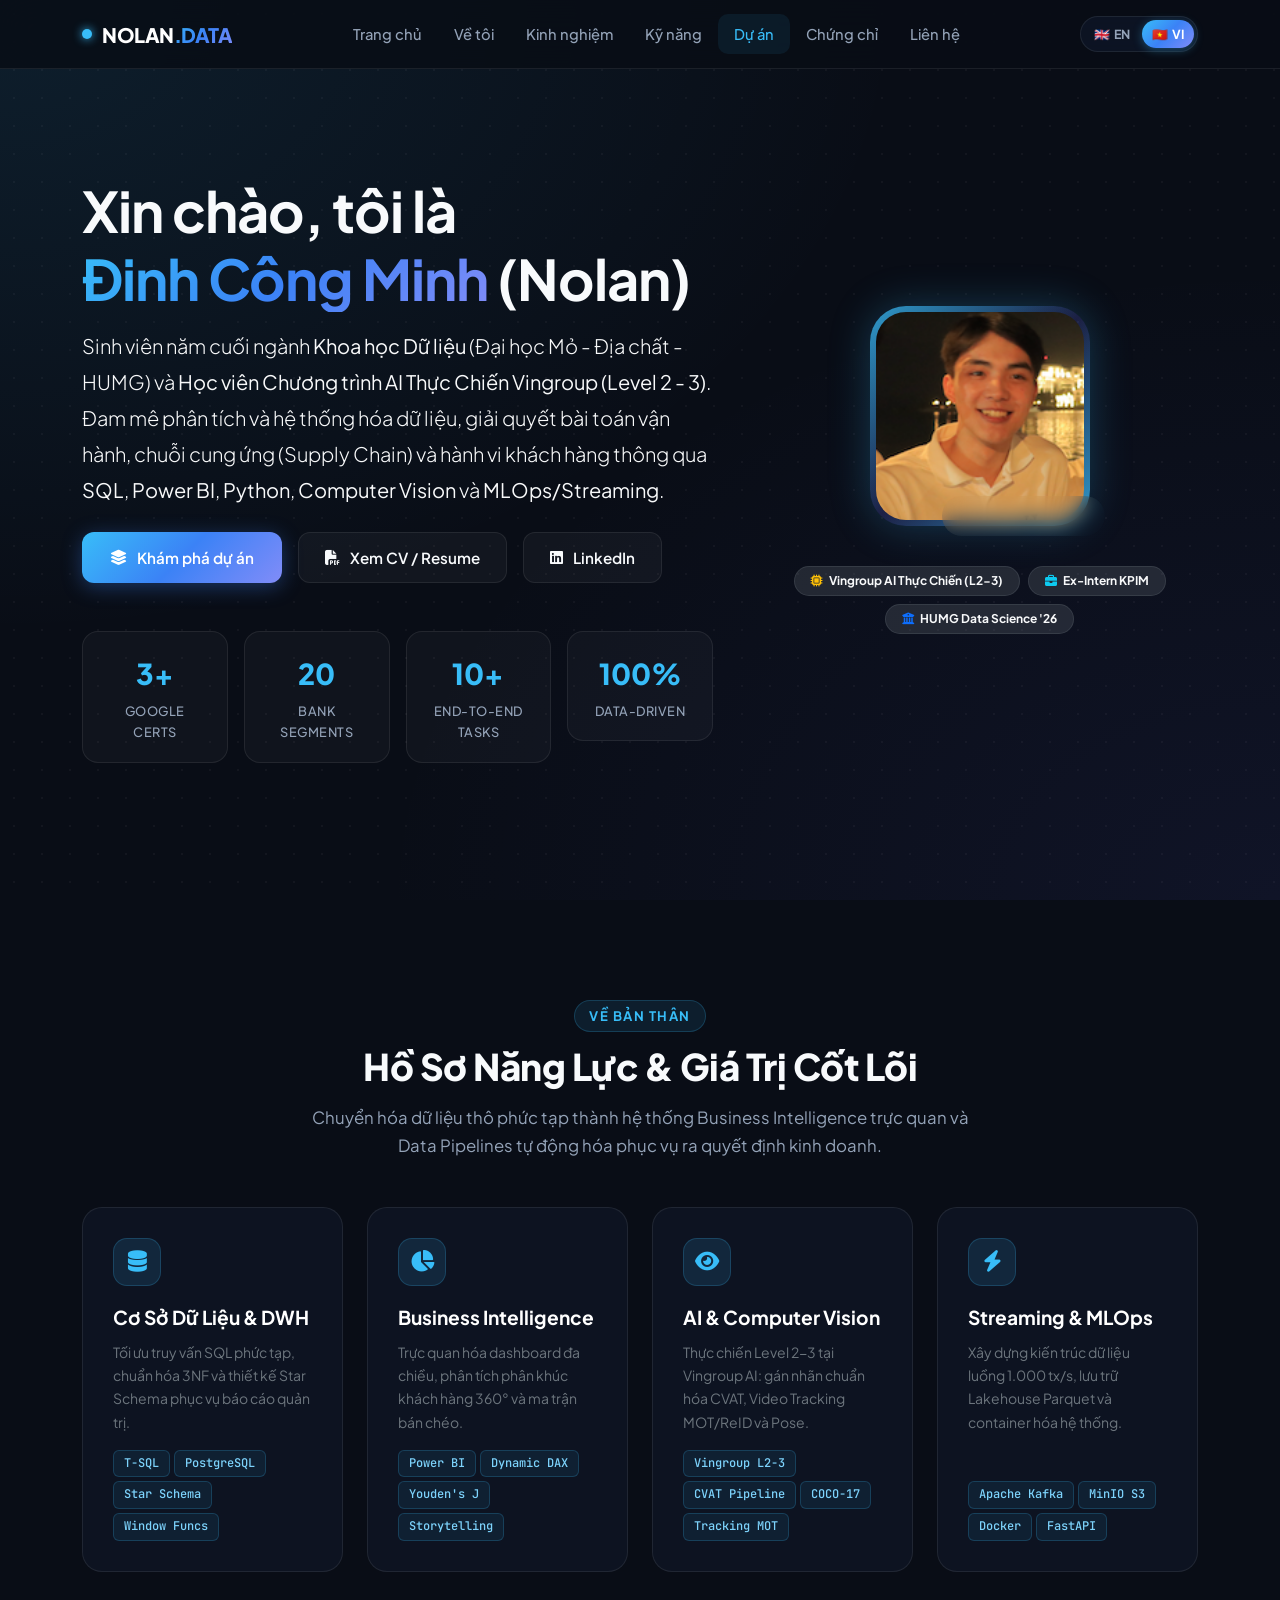
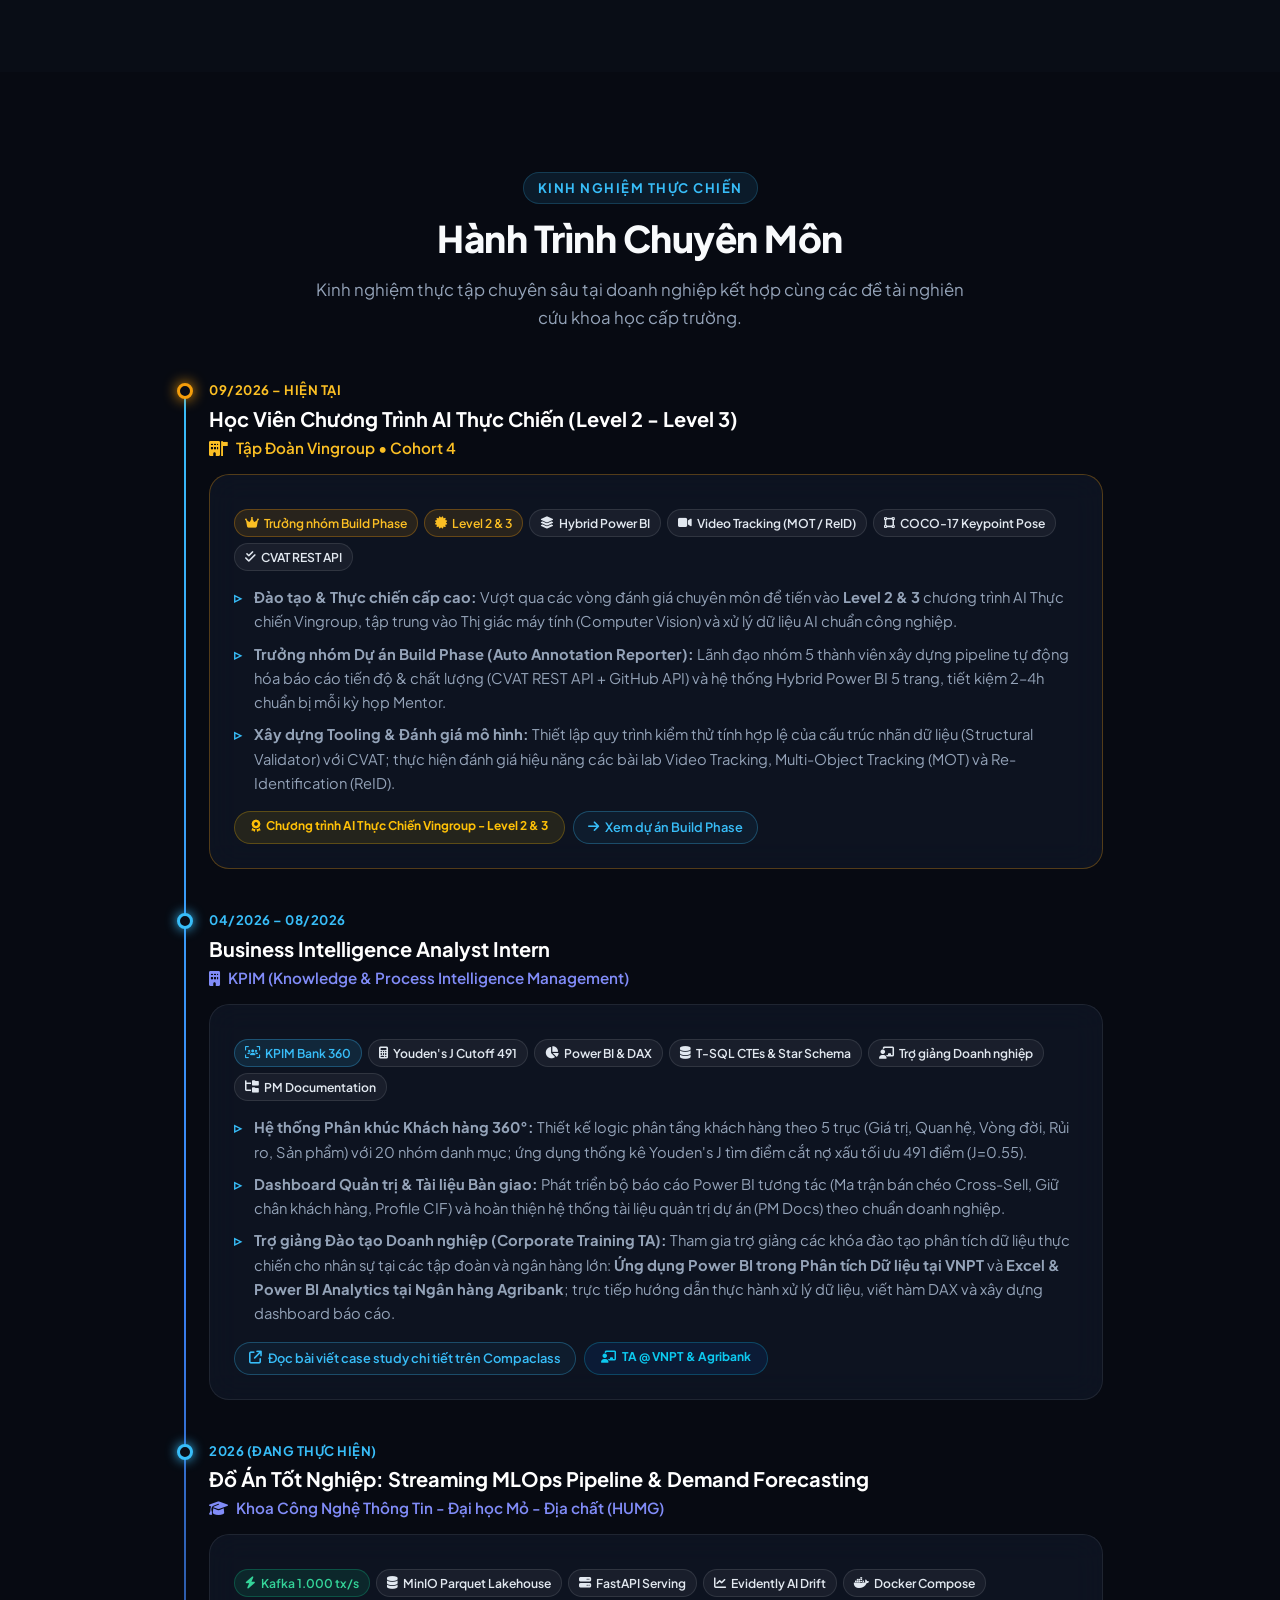
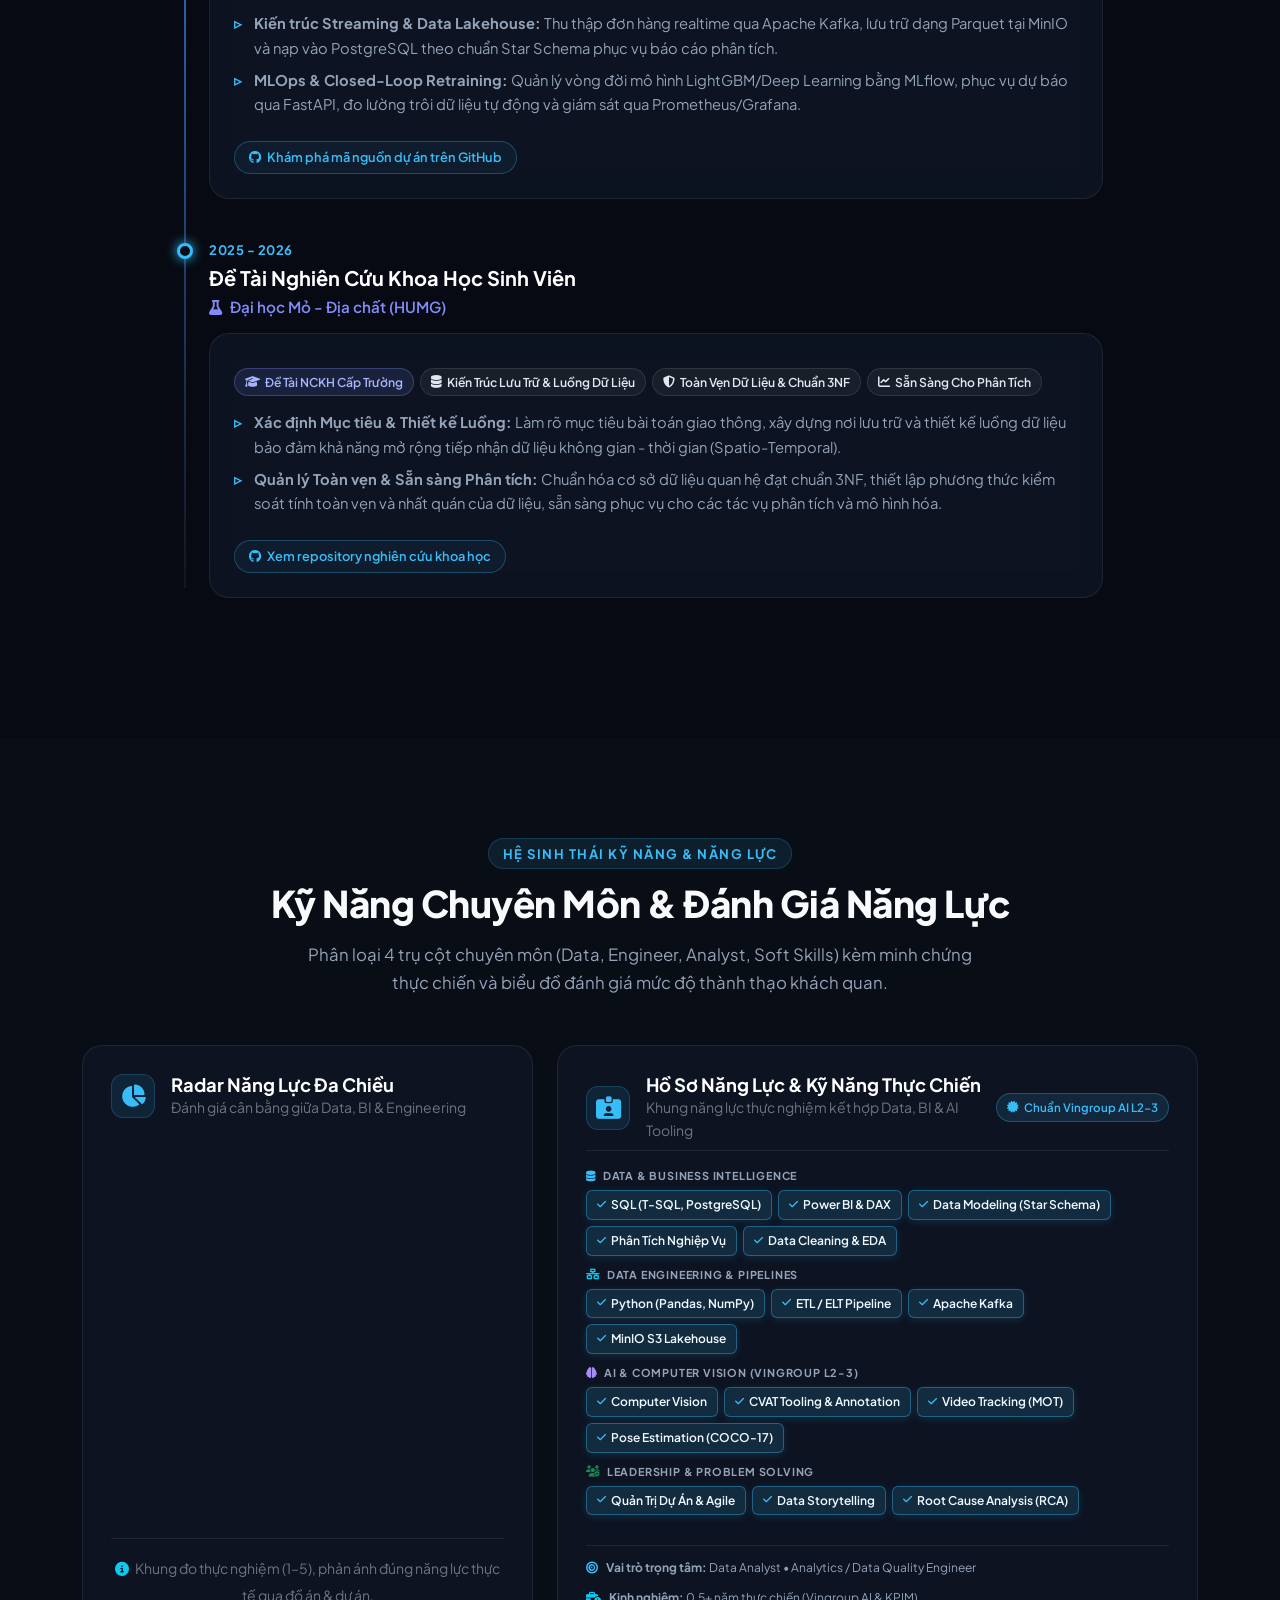
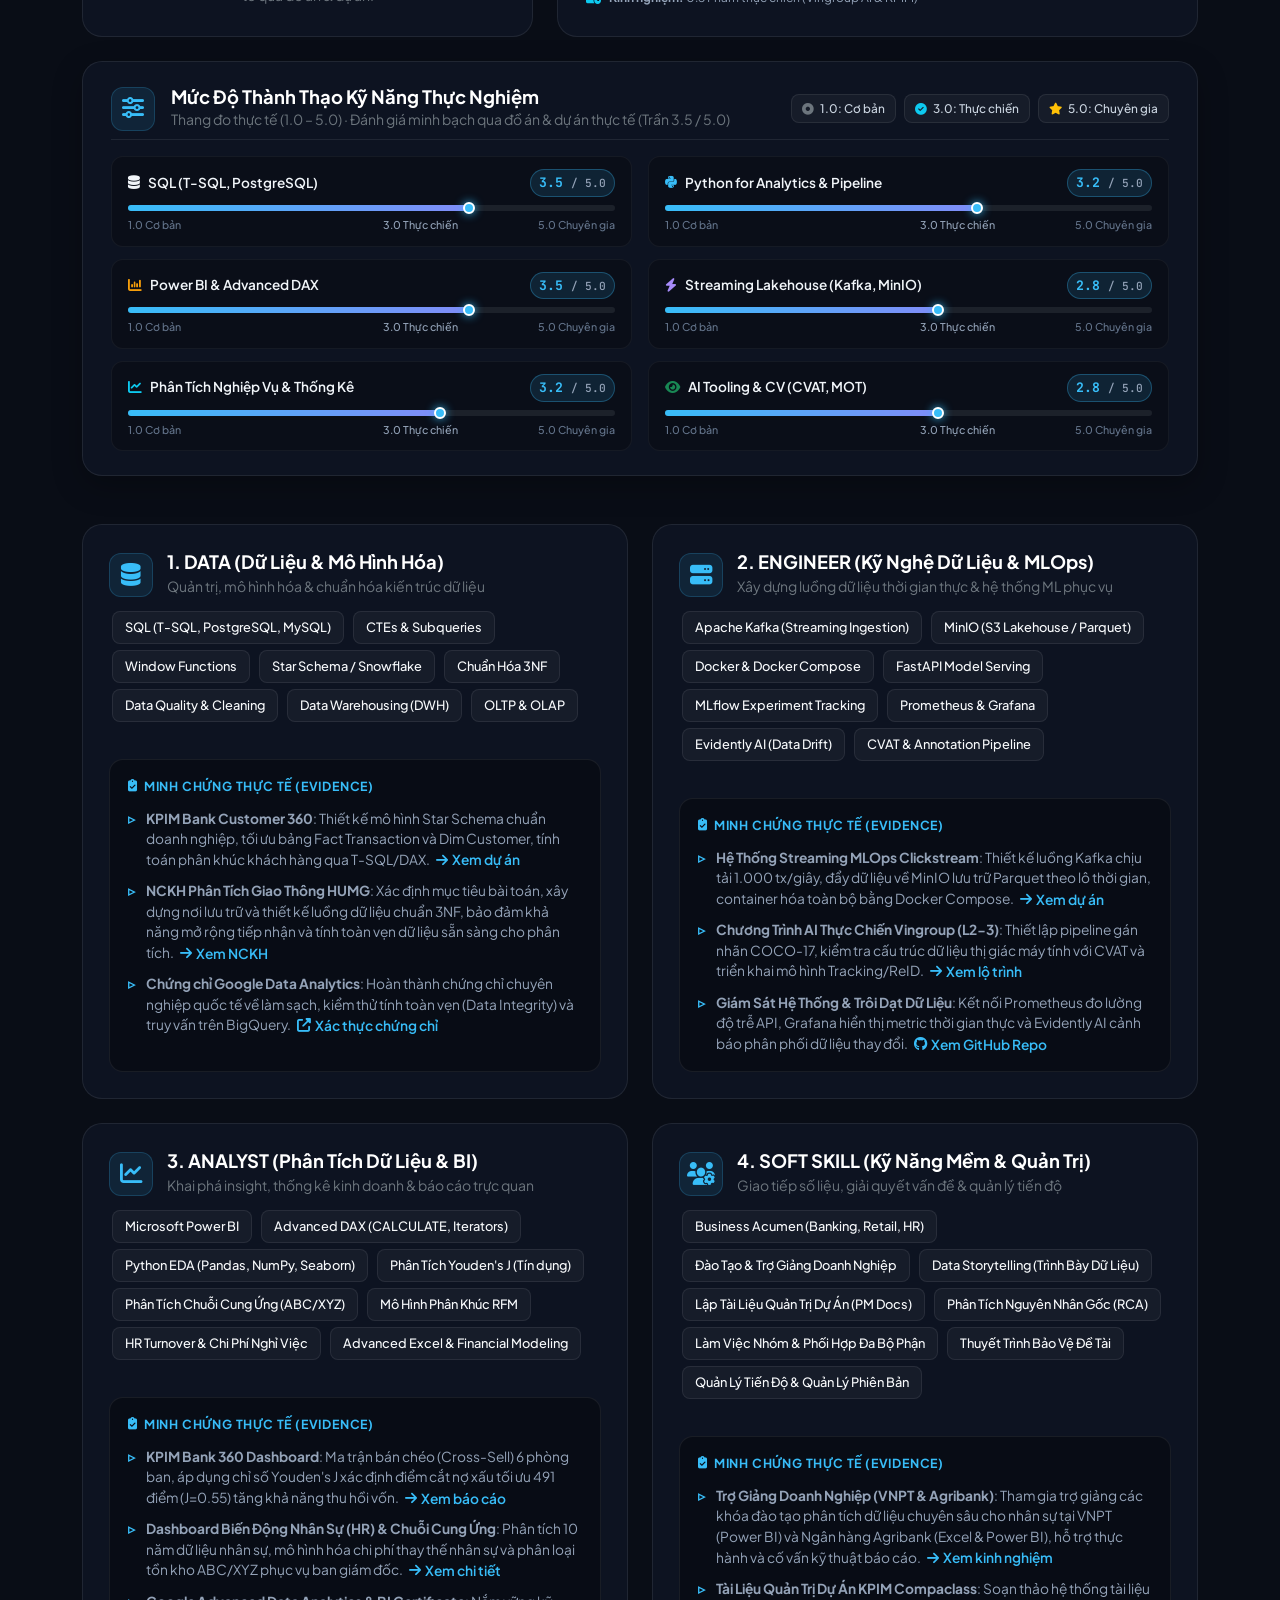
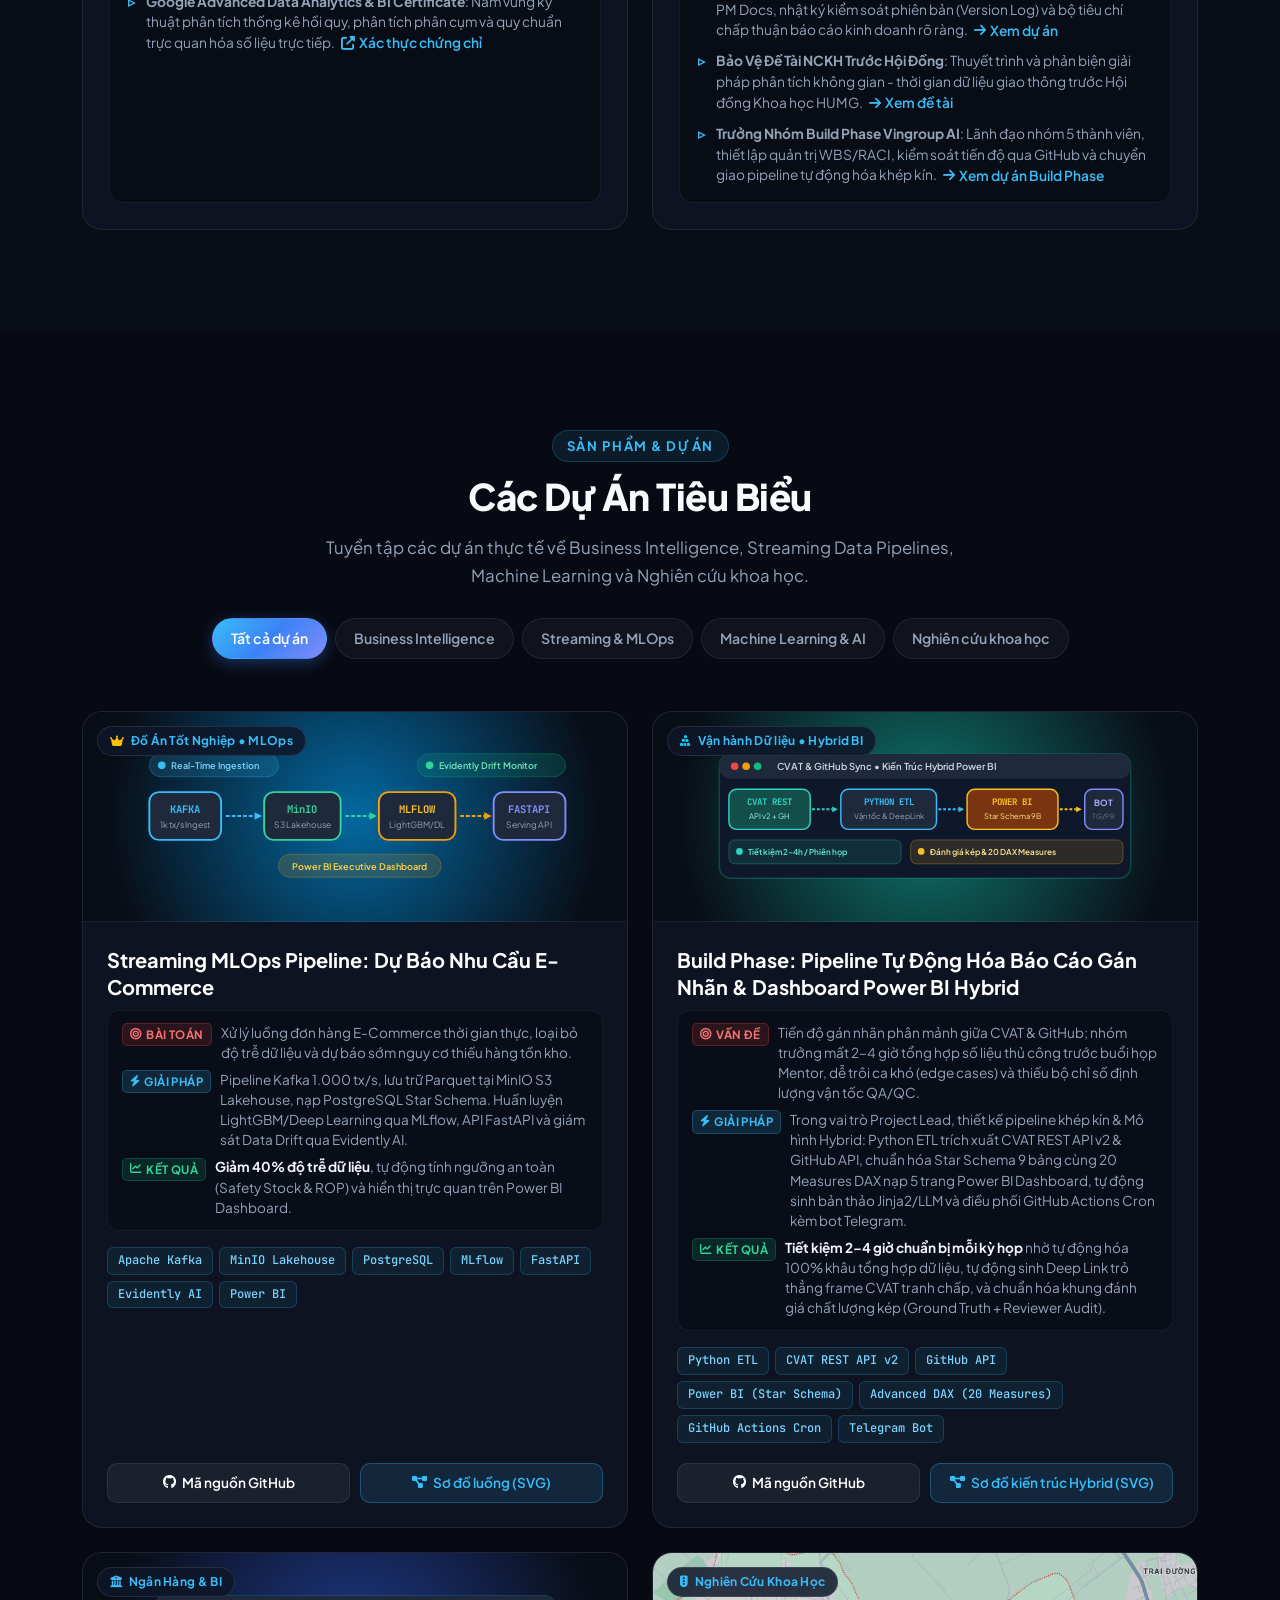
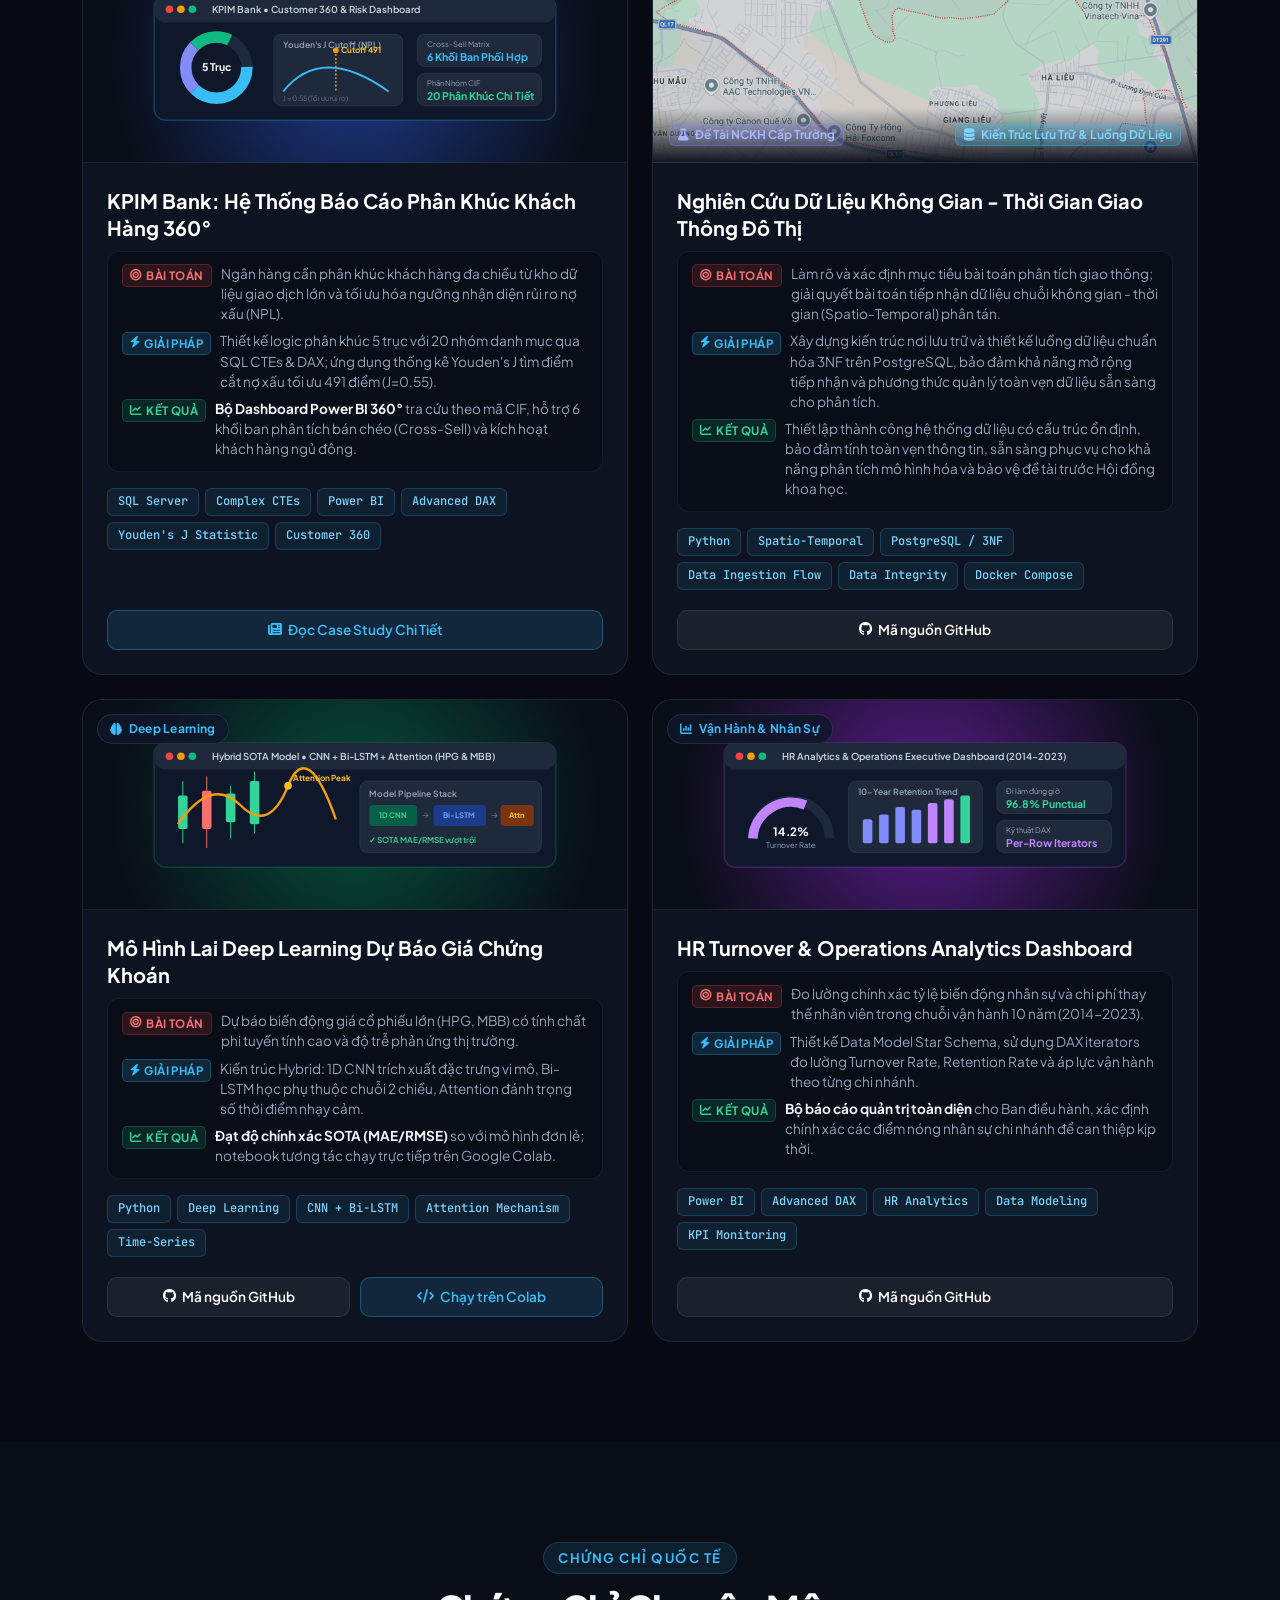
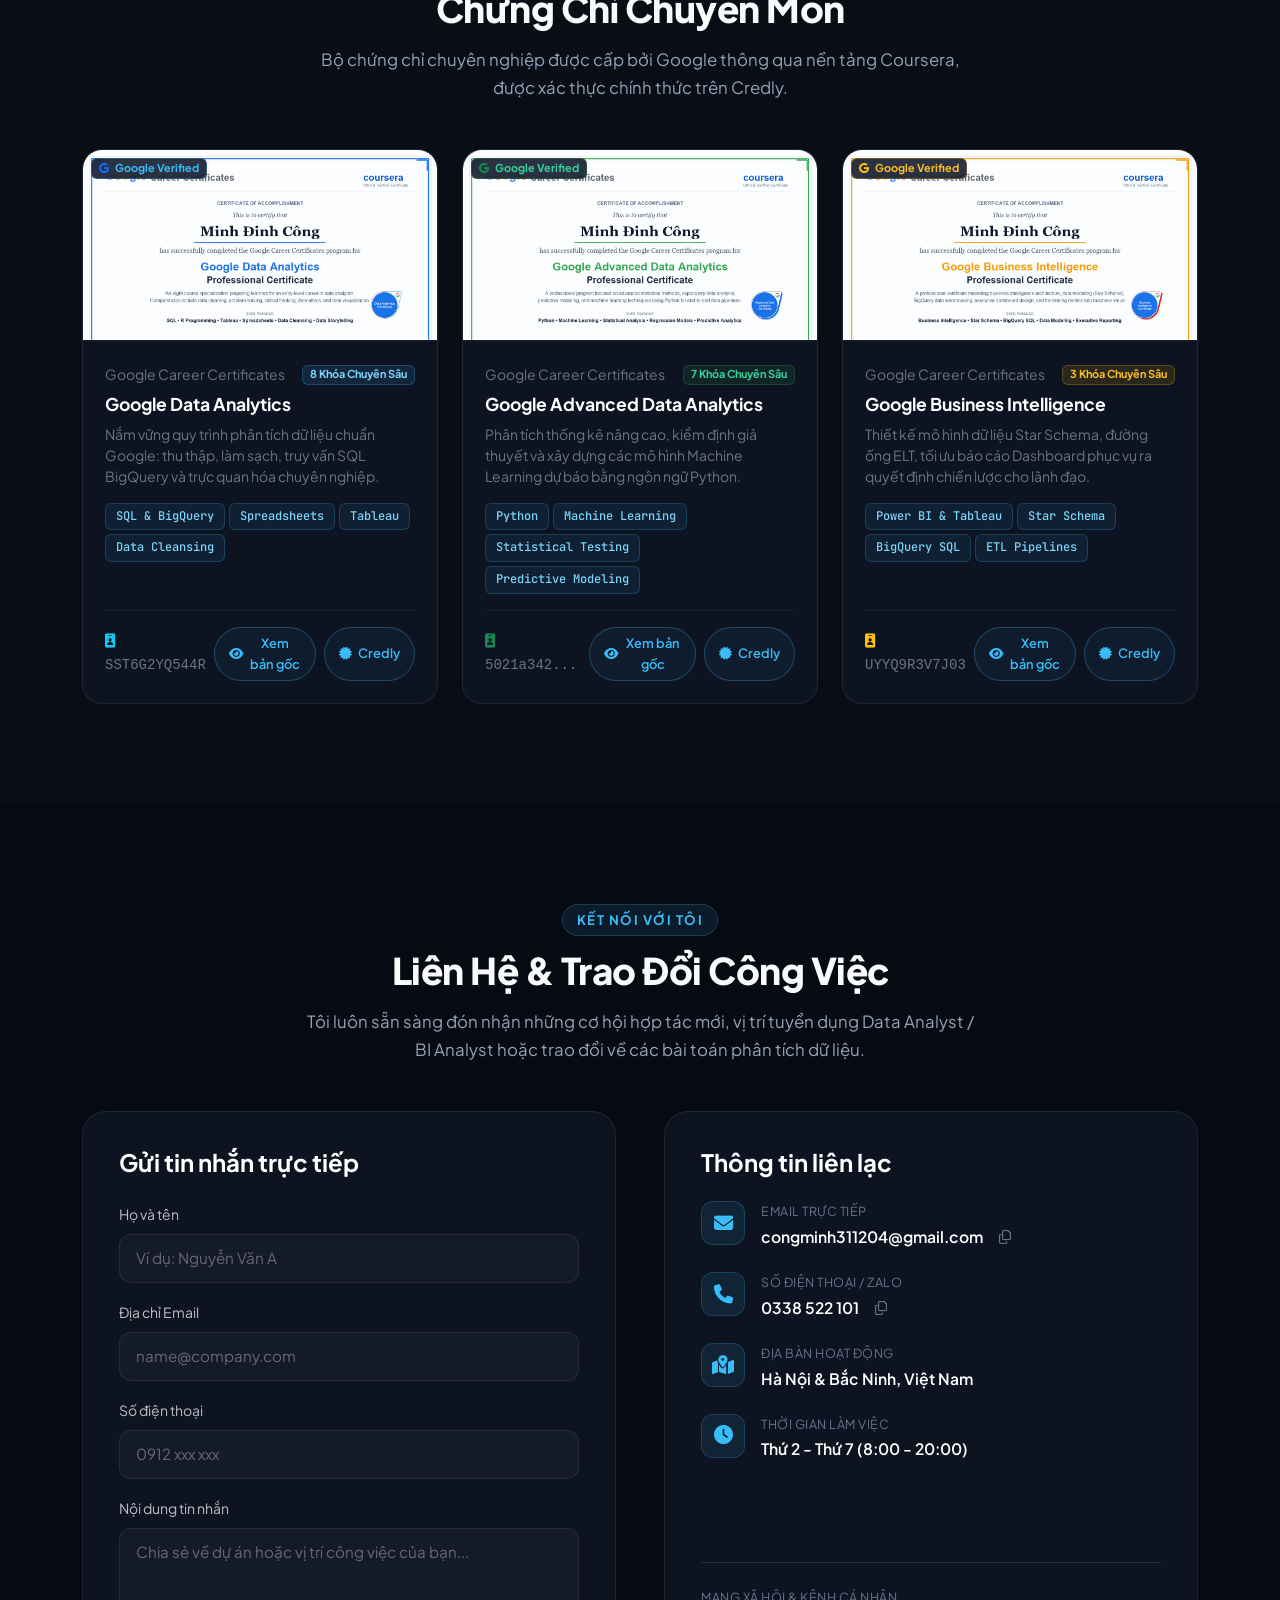
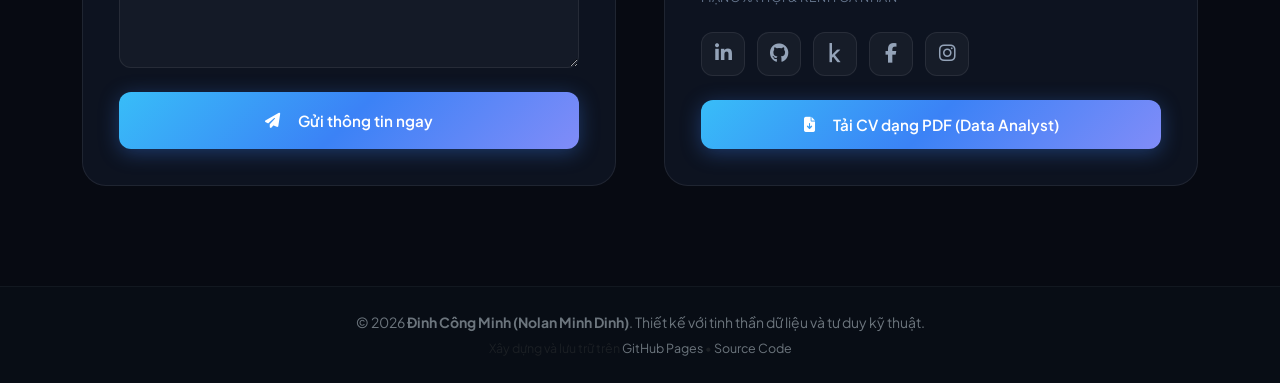
==== commit a039f5a0: "feat(experience): add corporate training TA highlights for VNPT and Agribank at KPIM" ====
--- a/index-vi.html
+++ b/index-vi.html
@@ -1808,6 +1808,7 @@
                                     <span class="exp-chip"><i class="fas fa-calculator"></i> Youden's J Cutoff 491</span>
                                     <span class="exp-chip"><i class="fas fa-chart-pie"></i> Power BI &amp; DAX</span>
                                     <span class="exp-chip"><i class="fas fa-database"></i> T-SQL CTEs &amp; Star Schema</span>
+                                    <span class="exp-chip"><i class="fas fa-chalkboard-user"></i> Trợ giảng Doanh nghiệp</span>
                                     <span class="exp-chip"><i class="fas fa-folder-tree"></i> PM Documentation</span>
                                 </div>
                                 <ul class="timeline-highlights">
@@ -1817,10 +1818,18 @@
                                     <li>
                                         <strong>Dashboard Quản trị &amp; Tài liệu Bàn giao:</strong> Phát triển bộ báo cáo Power BI tương tác (Ma trận bán chéo Cross-Sell, Giữ chân khách hàng, Profile CIF) và hoàn thiện hệ thống tài liệu quản trị dự án (PM Docs) theo chuẩn doanh nghiệp.
                                     </li>
+                                    <li>
+                                        <strong>Trợ giảng Đào tạo Doanh nghiệp (Corporate Training TA):</strong> Tham gia trợ giảng các khóa đào tạo phân tích dữ liệu thực chiến cho nhân sự tại các tập đoàn và ngân hàng lớn: <strong>Ứng dụng Power BI trong Phân tích Dữ liệu tại VNPT</strong> và <strong>Excel &amp; Power BI Analytics tại Ngân hàng Agribank</strong>; trực tiếp hướng dẫn thực hành xử lý dữ liệu, viết hàm DAX và xây dựng dashboard báo cáo.
+                                    </li>
                                 </ul>
-                                <a href="https://compaclass.com/blog/p/kpim-bank-xay-dung-he-thong-bao-cao-phan-khuc-khach-hang-2QvPA" target="_blank" class="btn-verify-badge mt-2">
-                                    <i class="fas fa-arrow-up-right-from-square"></i> Đọc bài viết case study chi tiết trên Compaclass
-                                </a>
+                                <div class="d-flex flex-wrap gap-2 mt-2">
+                                    <a href="https://compaclass.com/blog/p/kpim-bank-xay-dung-he-thong-bao-cao-phan-khuc-khach-hang-2QvPA" target="_blank" class="btn-verify-badge">
+                                        <i class="fas fa-arrow-up-right-from-square"></i> Đọc bài viết case study chi tiết trên Compaclass
+                                    </a>
+                                    <span class="badge bg-primary bg-opacity-10 text-info px-3 py-2 rounded-pill border border-info border-opacity-25">
+                                        <i class="fas fa-chalkboard-user me-1"></i> TA @ VNPT &amp; Agribank
+                                    </span>
+                                </div>
                             </div>
                         </div>
 
@@ -2311,6 +2320,7 @@
                         </div>
                         <div class="mb-3">
                             <span class="skill-item-tag">Business Acumen (Banking, Retail, HR)</span>
+                            <span class="skill-item-tag">Đào Tạo &amp; Trợ Giảng Doanh Nghiệp</span>
                             <span class="skill-item-tag">Data Storytelling (Trình Bày Dữ Liệu)</span>
                             <span class="skill-item-tag">Lập Tài Liệu Quản Trị Dự Án (PM Docs)</span>
                             <span class="skill-item-tag">Phân Tích Nguyên Nhân Gốc (RCA)</span>
@@ -2325,6 +2335,10 @@
                                 <i class="fas fa-clipboard-check"></i> Minh Chứng Thực Tế (Evidence)
                             </div>
                             <ul class="evidence-list">
+                                <li class="evidence-item">
+                                    <strong>Trợ Giảng Doanh Nghiệp (VNPT &amp; Agribank)</strong>: Tham gia trợ giảng các khóa đào tạo phân tích dữ liệu chuyên sâu cho nhân sự tại VNPT (Power BI) và Ngân hàng Agribank (Excel &amp; Power BI), hỗ trợ thực hành và cố vấn kỹ thuật báo cáo.
+                                    <a href="#experience" class="evidence-link ms-1"><i class="fas fa-arrow-right"></i> Xem kinh nghiệm</a>
+                                </li>
                                 <li class="evidence-item">
                                     <strong>Tài Liệu Quản Trị Dự Án KPIM Compaclass</strong>: Soạn thảo hệ thống tài liệu PM Docs, nhật ký kiểm soát phiên bản (Version Log) và bộ tiêu chí chấp thuận báo cáo kinh doanh rõ ràng.
                                     <a href="#projects" class="evidence-link ms-1"><i class="fas fa-arrow-right"></i> Xem dự án</a>
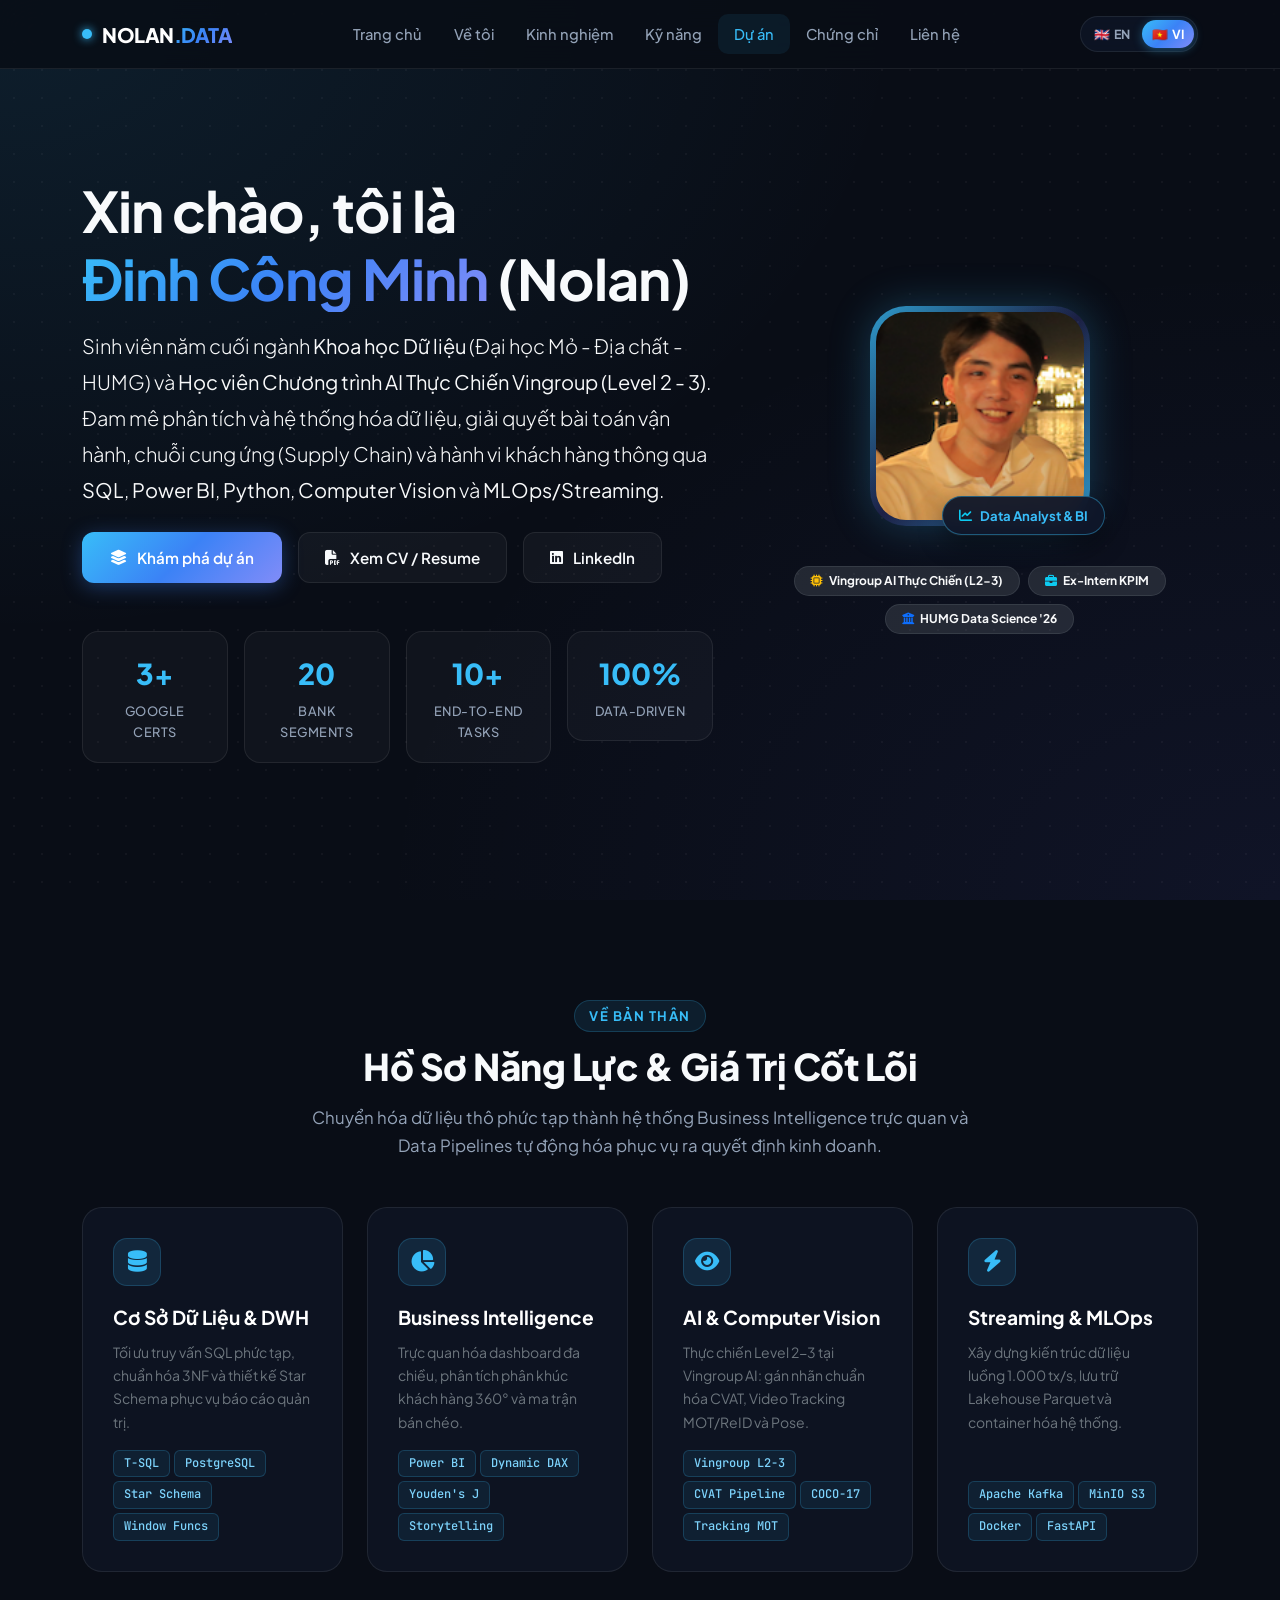
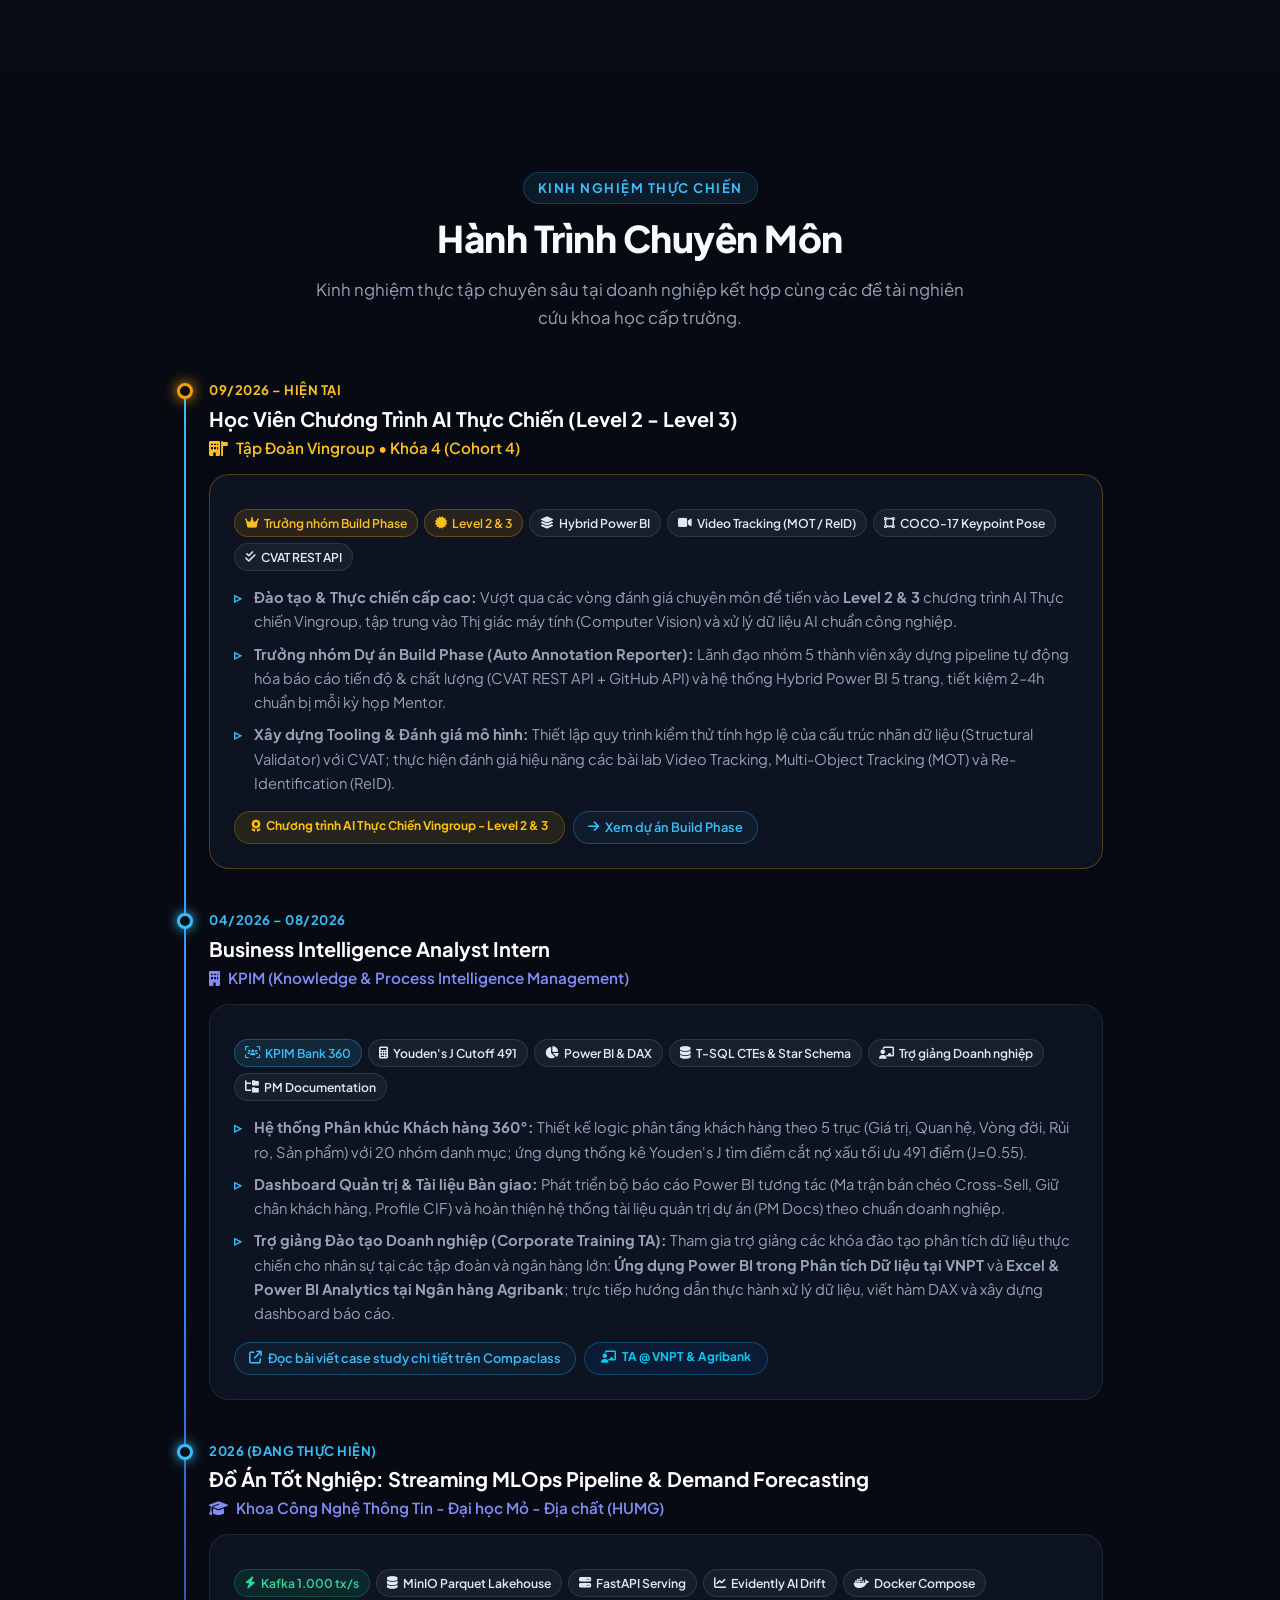
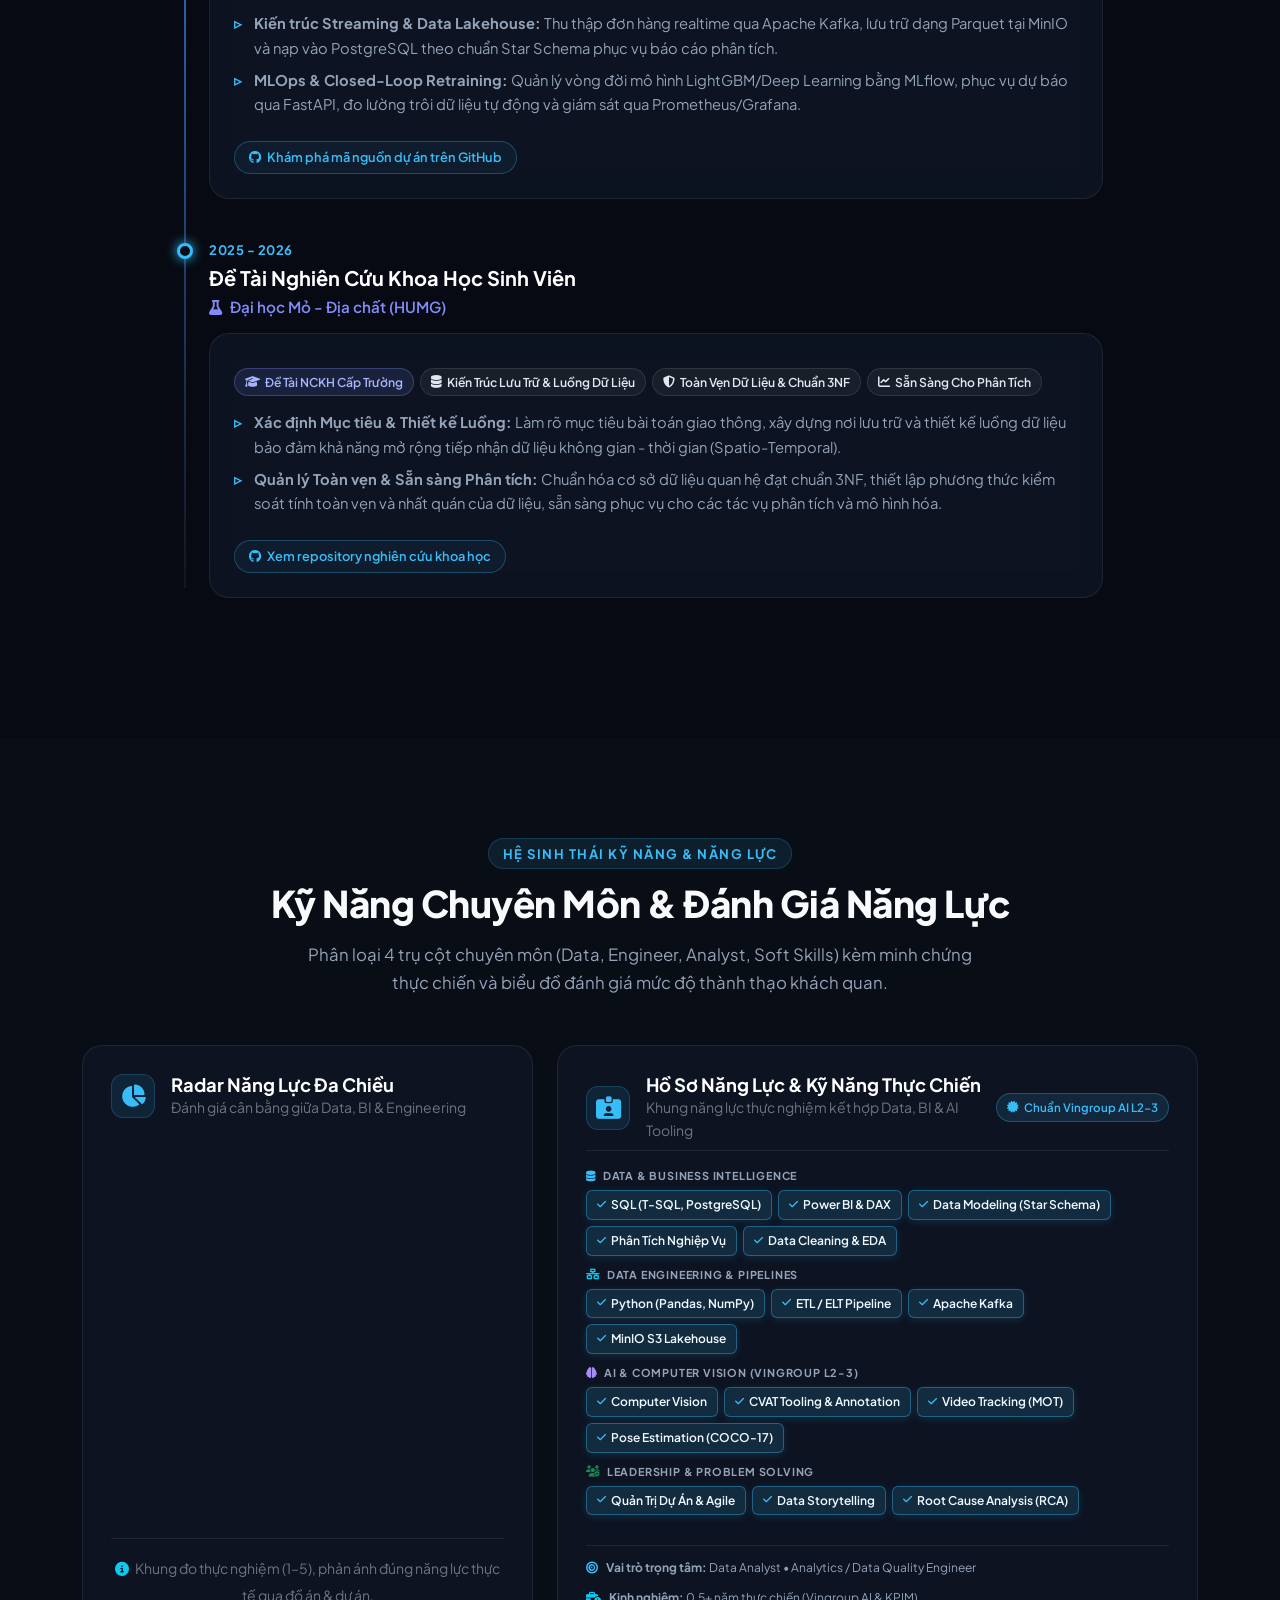
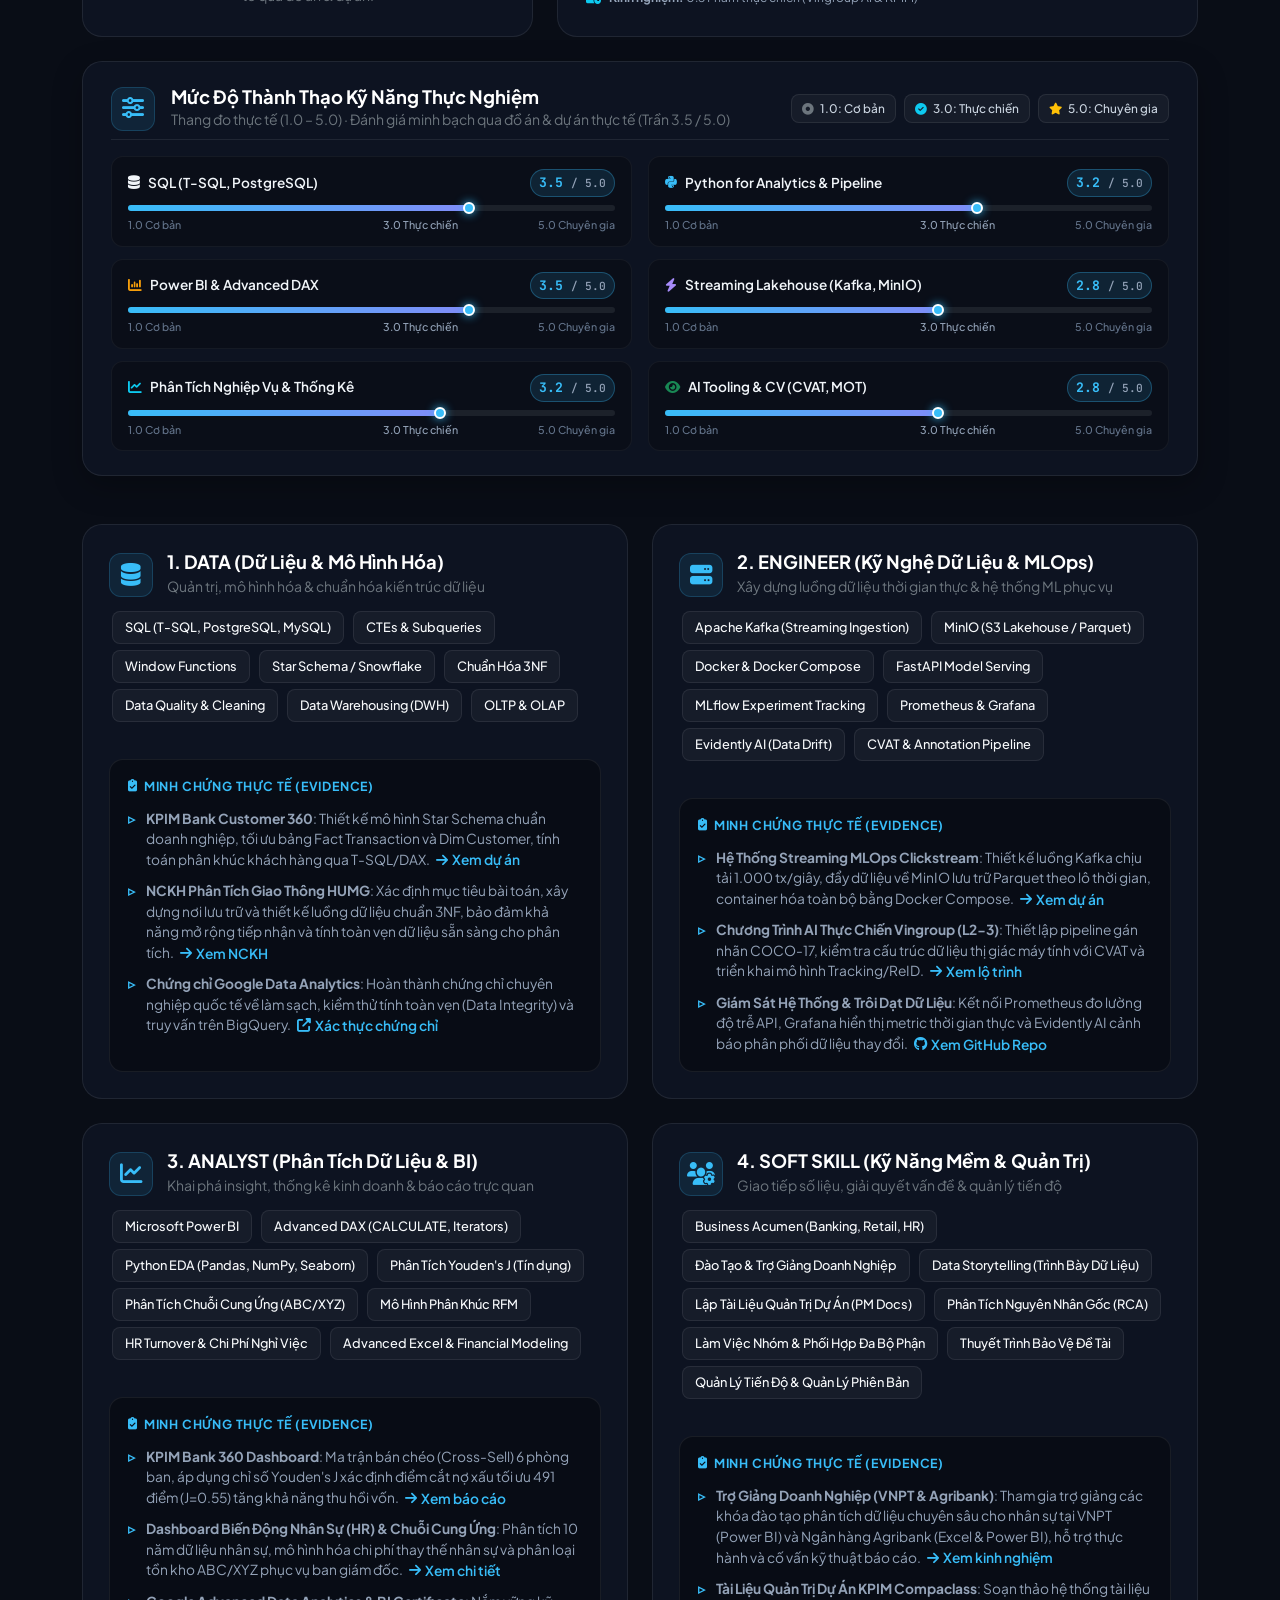
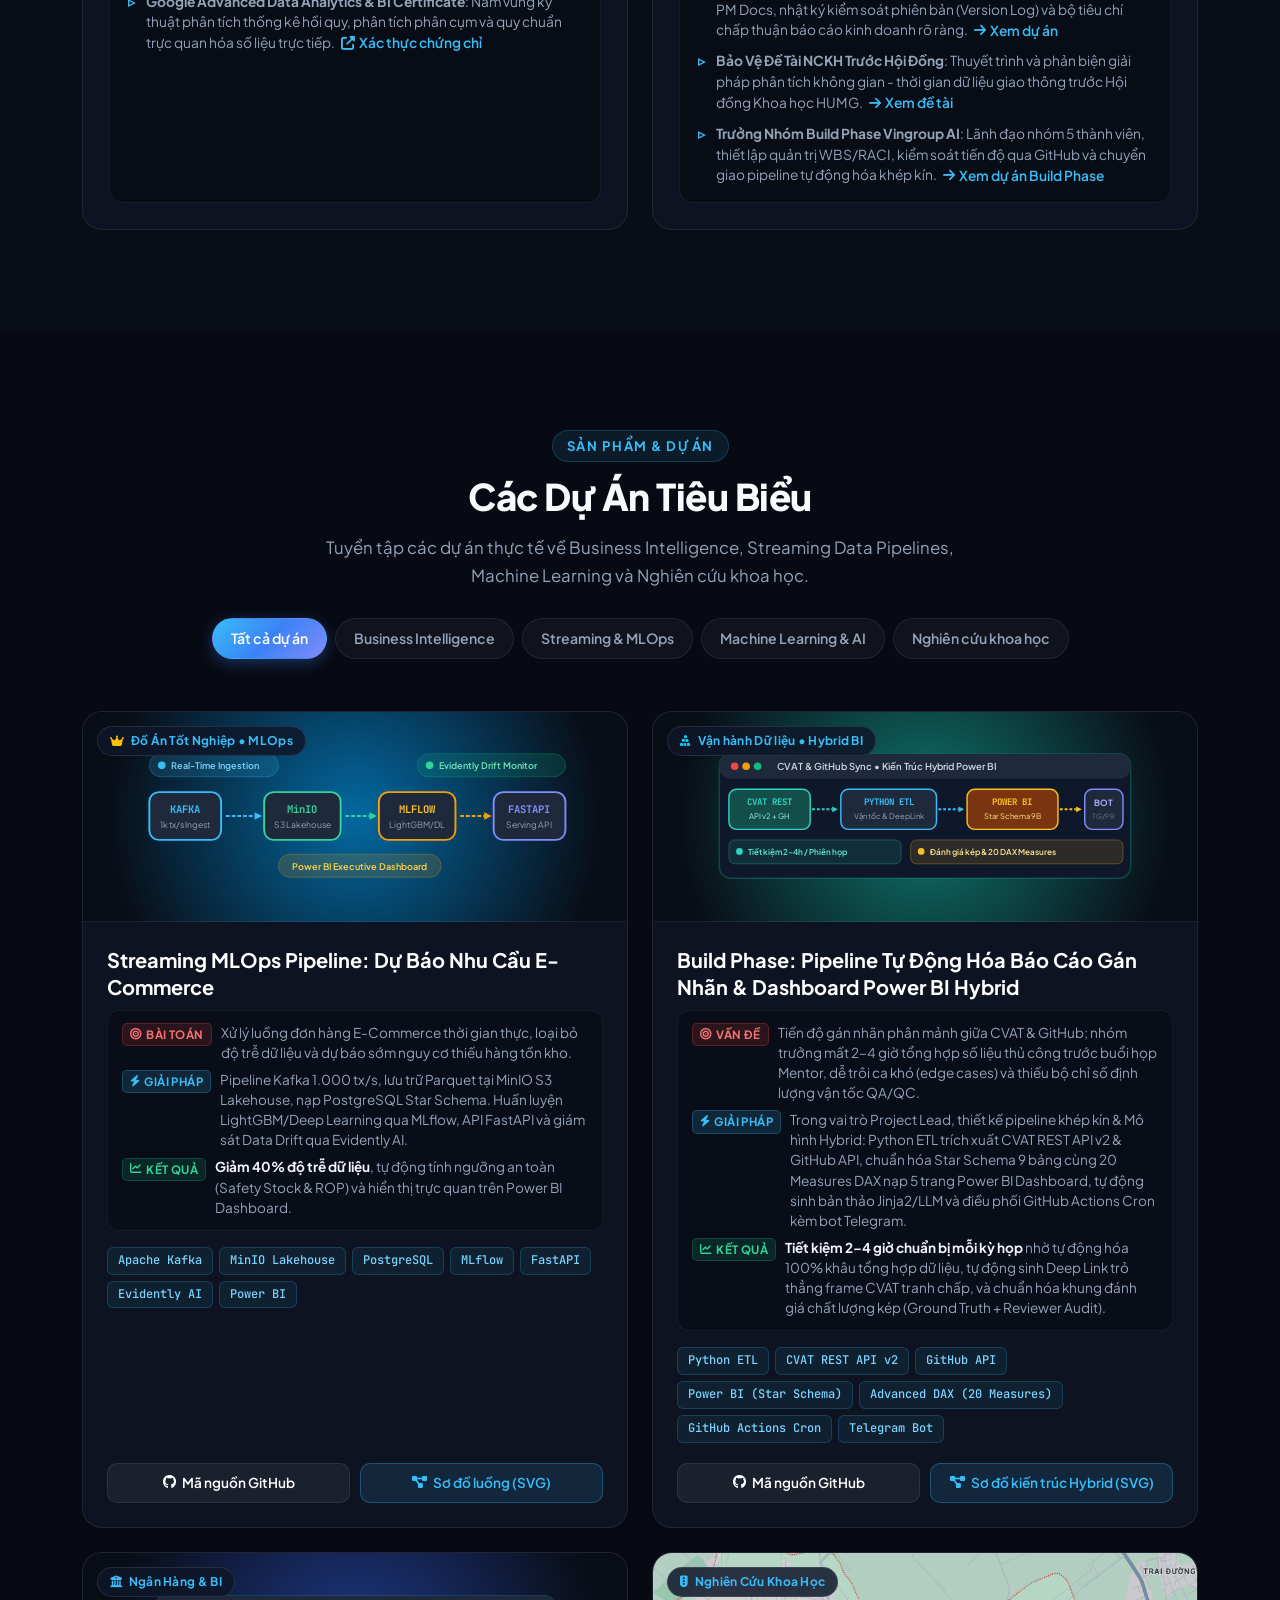
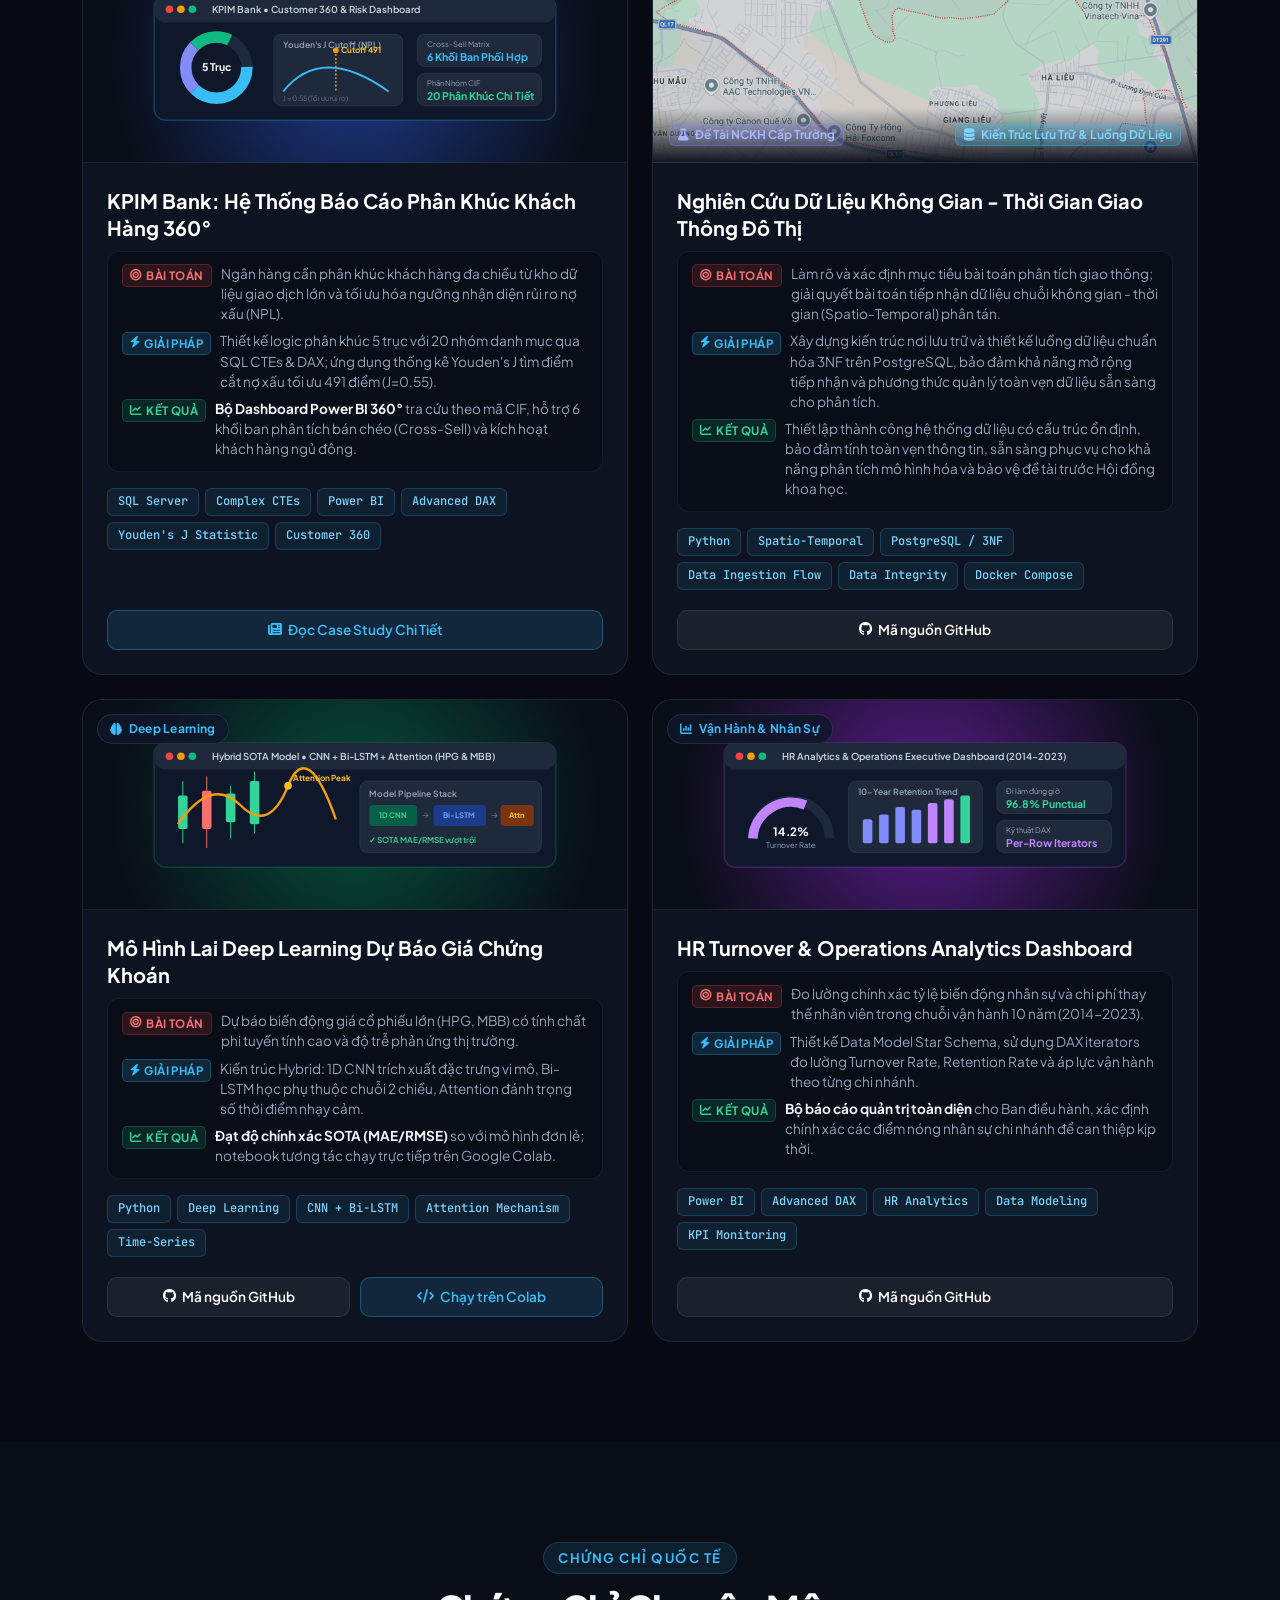
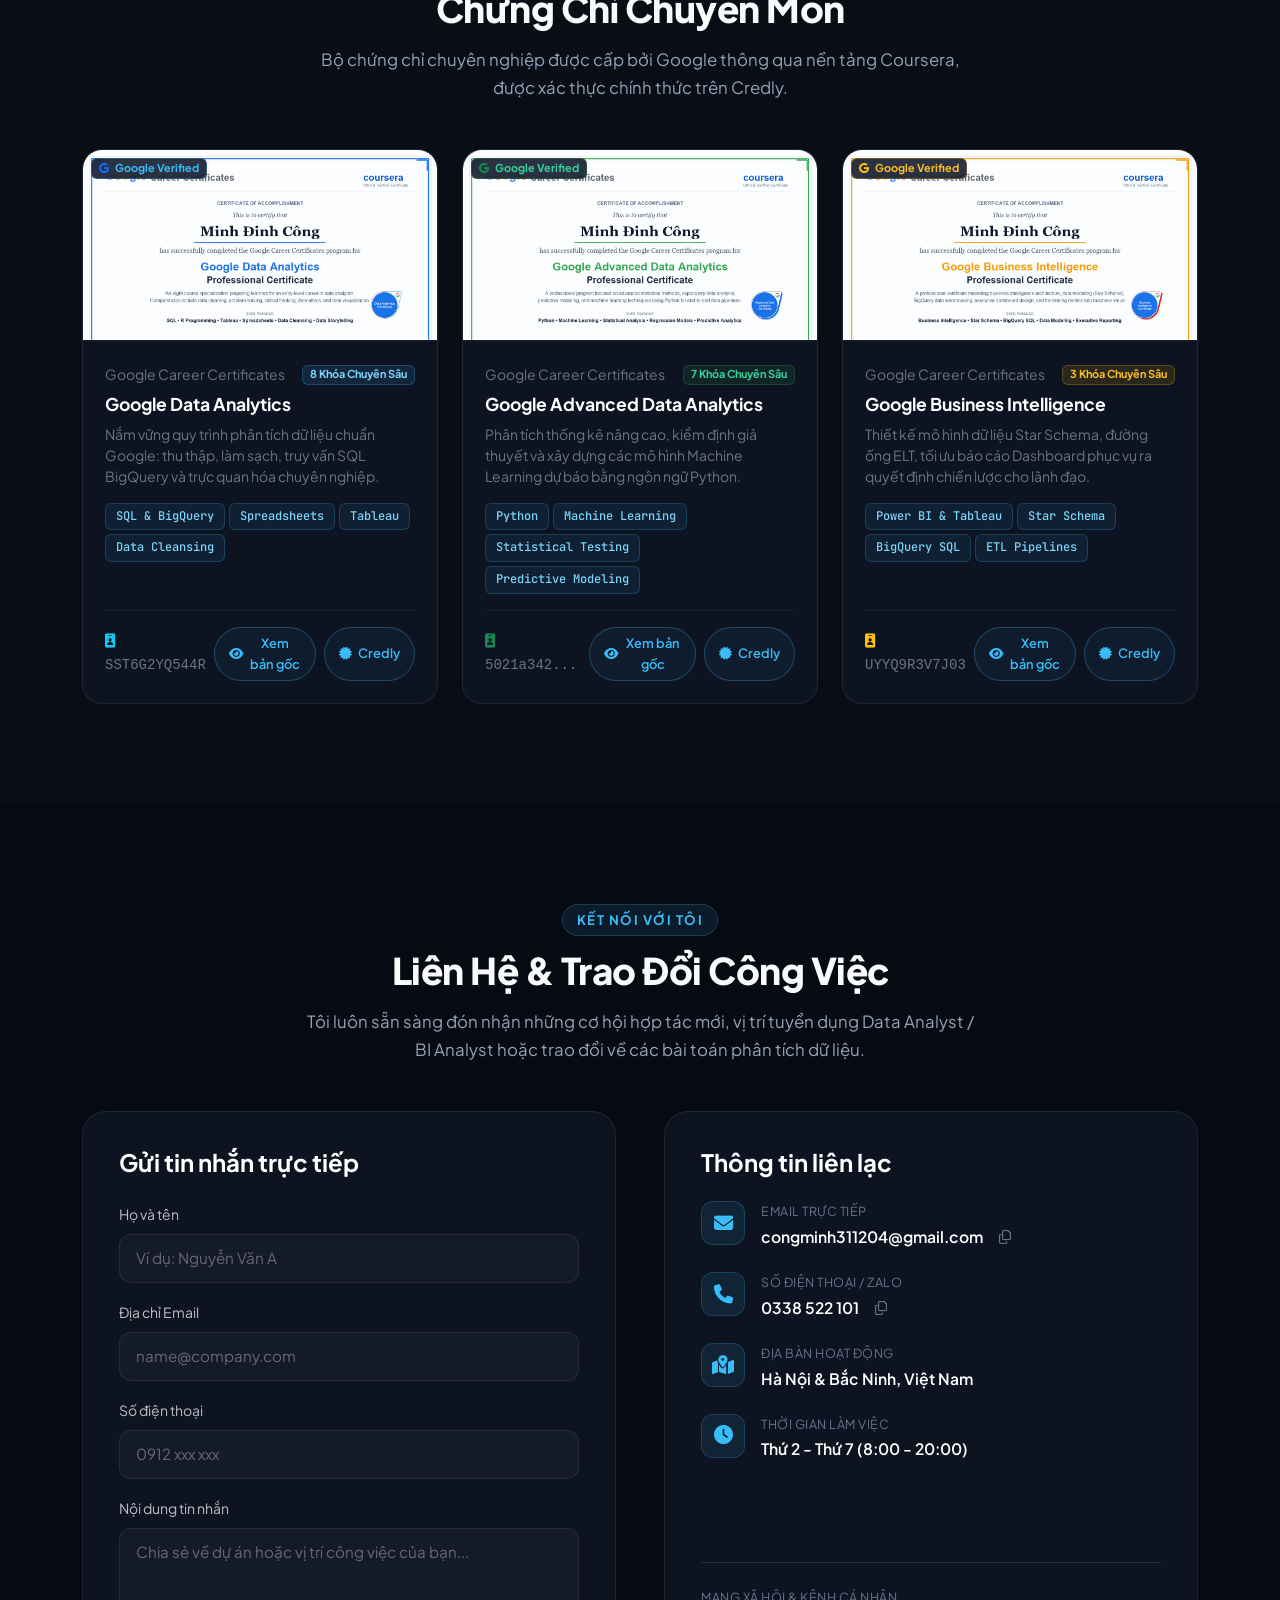
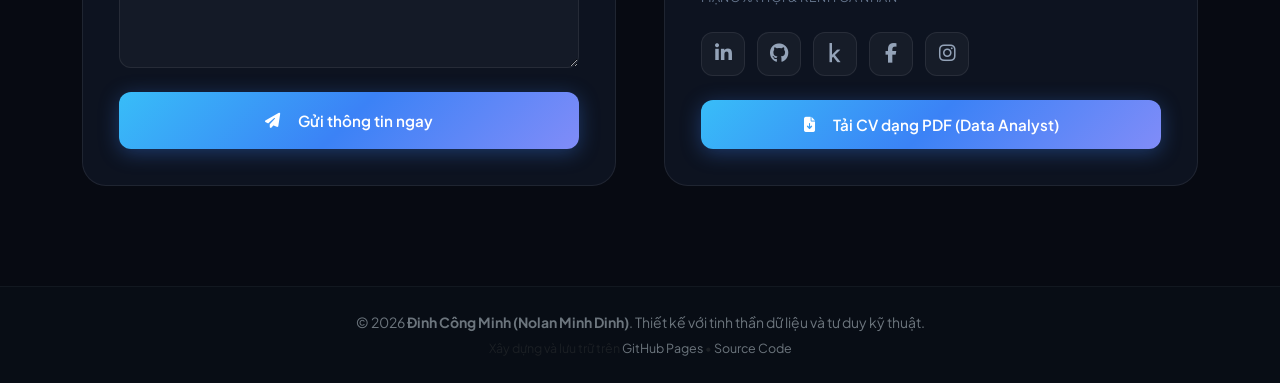
==== commit 426dca58: "fix(timeline): update Vingroup AI Bootcamp start date to 09/2026 and clarify Cohort 4" ====
--- a/index-vi.html
+++ b/index-vi.html
@@ -1764,7 +1764,7 @@
                             <div class="timeline-dot" style="border-color: #f59e0b; box-shadow: 0 0 14px #f59e0b;"></div>
                             <div class="timeline-date" style="color: #fbbf24;">09/2026 – Hiện Tại</div>
                             <h3 class="timeline-role">Học Viên Chương Trình AI Thực Chiến (Level 2 - Level 3)</h3>
-                            <div class="timeline-company" style="color: #fbbf24;"><i class="fas fa-building-flag me-2"></i>Tập Đoàn Vingroup • Cohort 4</div>
+                            <div class="timeline-company" style="color: #fbbf24;"><i class="fas fa-building-flag me-2"></i>Tập Đoàn Vingroup • Khóa 4 (Cohort 4)</div>
                             <div class="glass-panel p-4 mb-3" style="border-color: rgba(245, 158, 11, 0.3);">
                                 <div class="exp-chip-group">
                                     <span class="exp-chip exp-chip-gold"><i class="fas fa-crown"></i> Trưởng nhóm Build Phase</span>
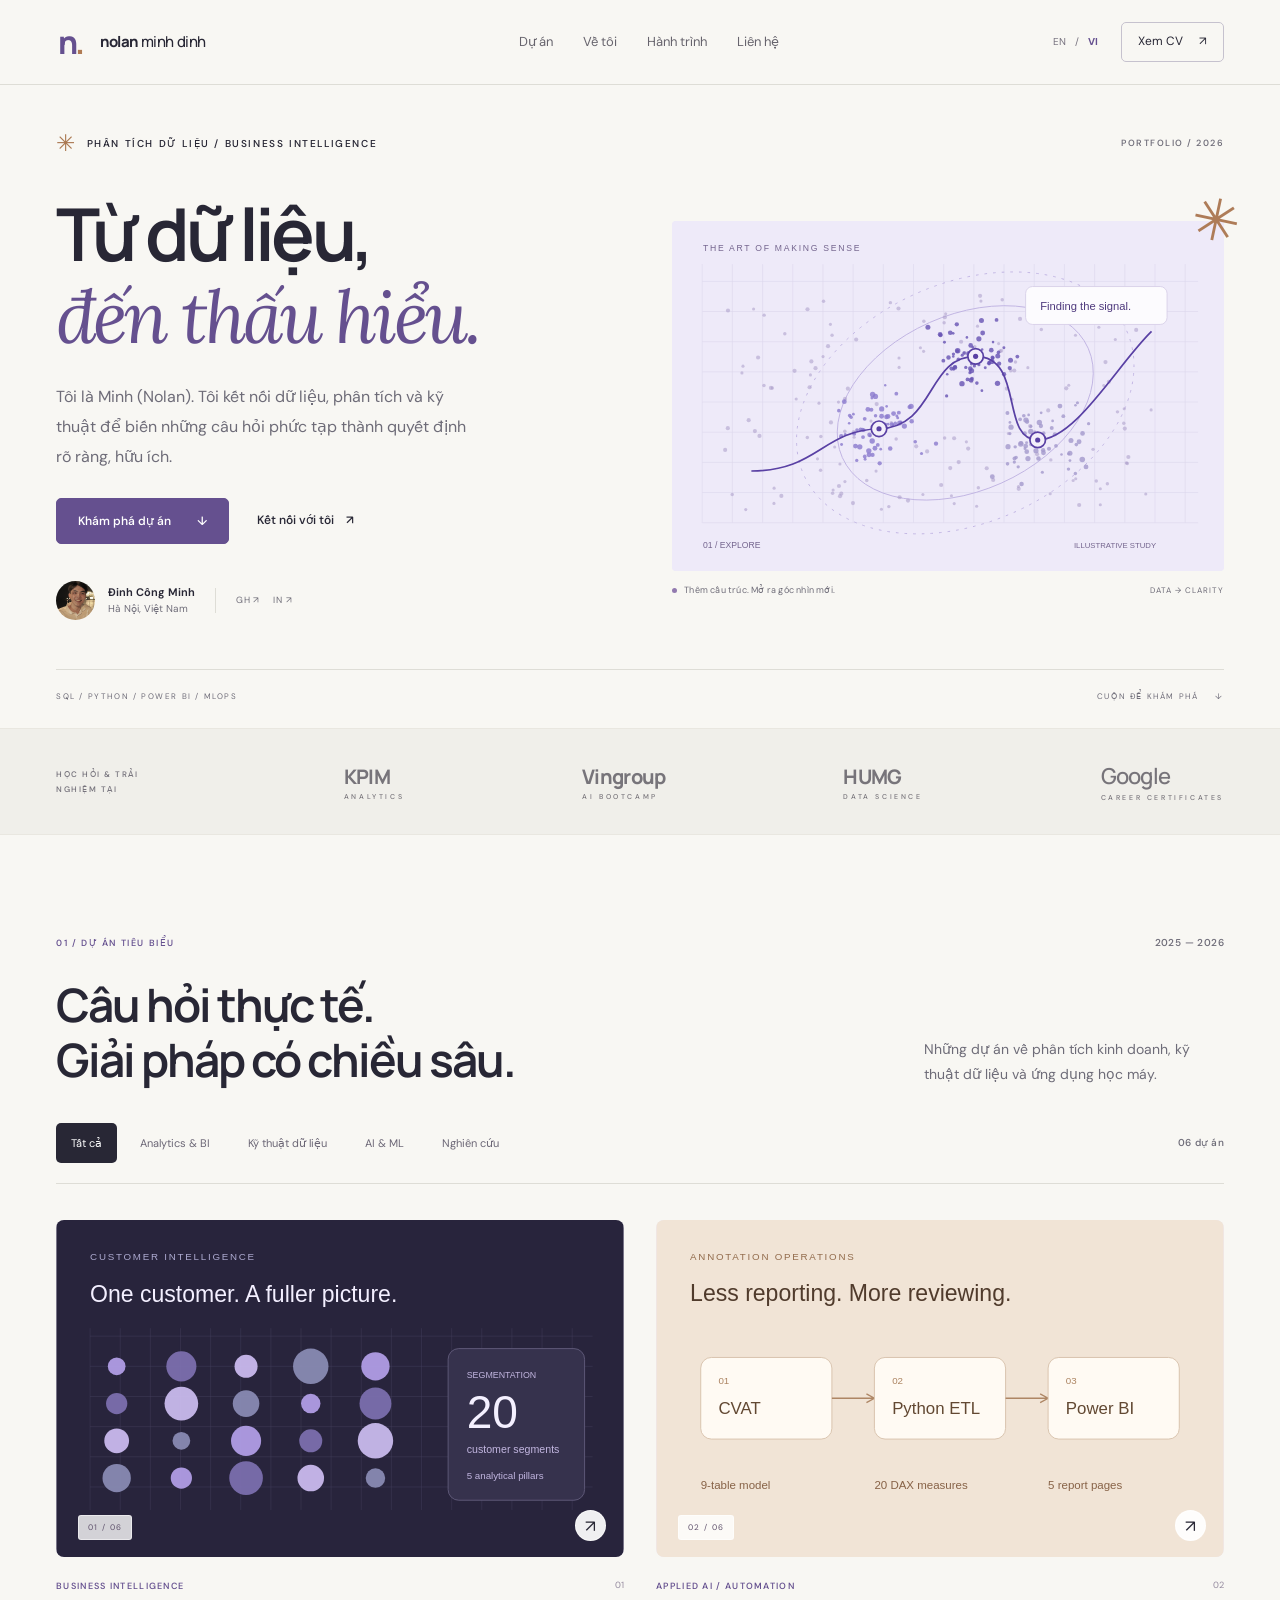
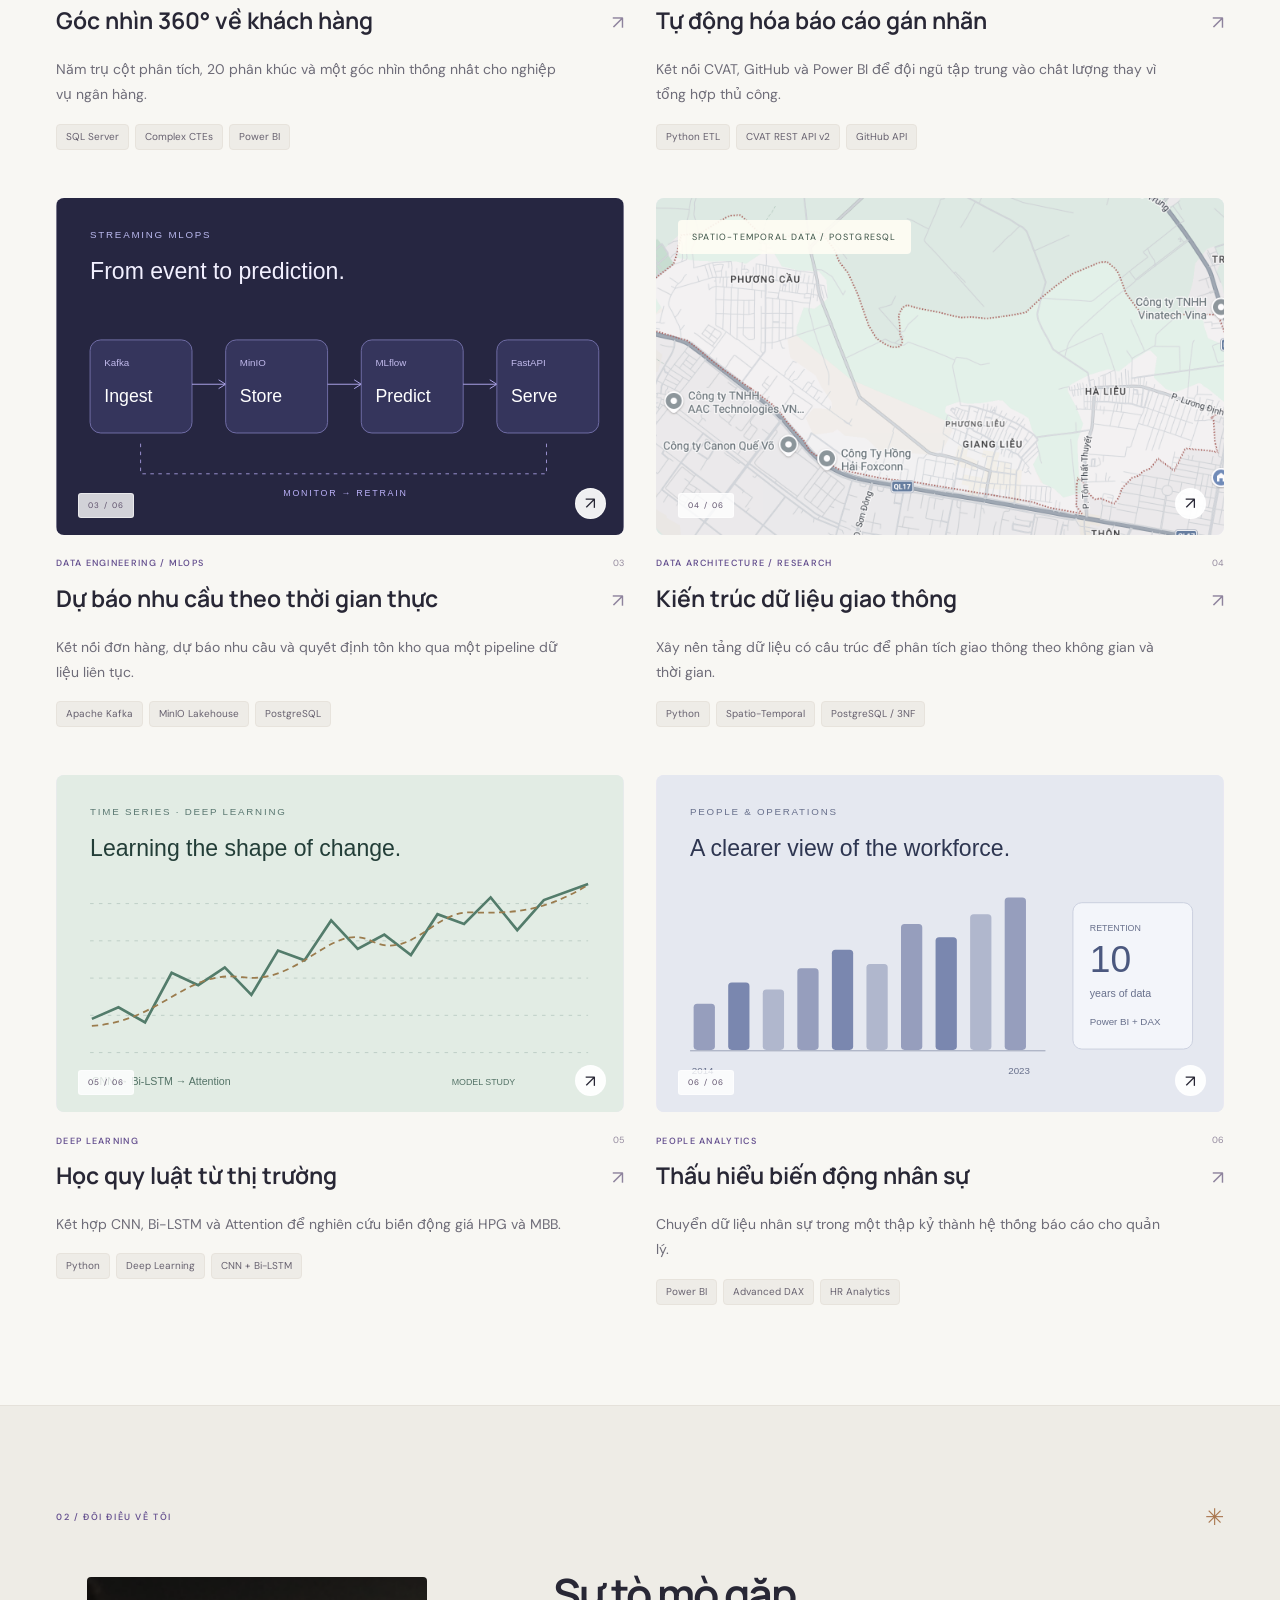
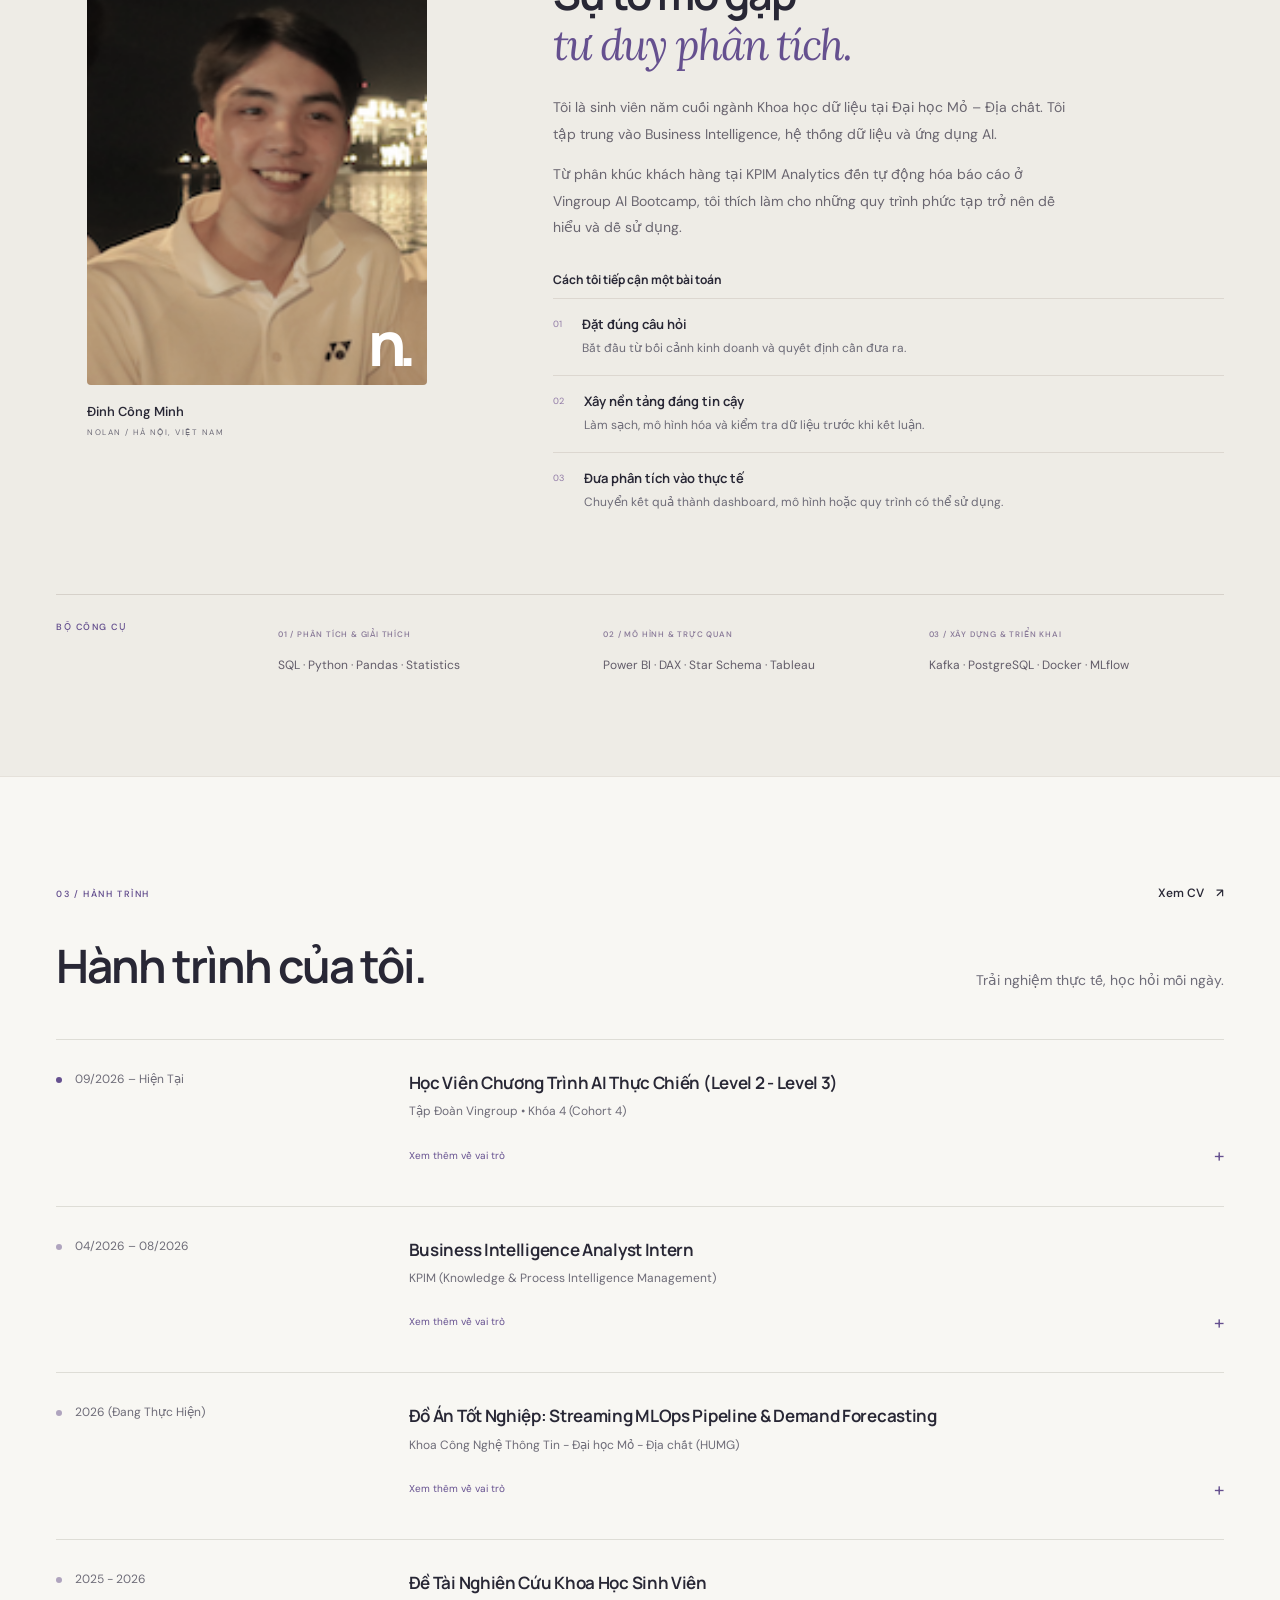
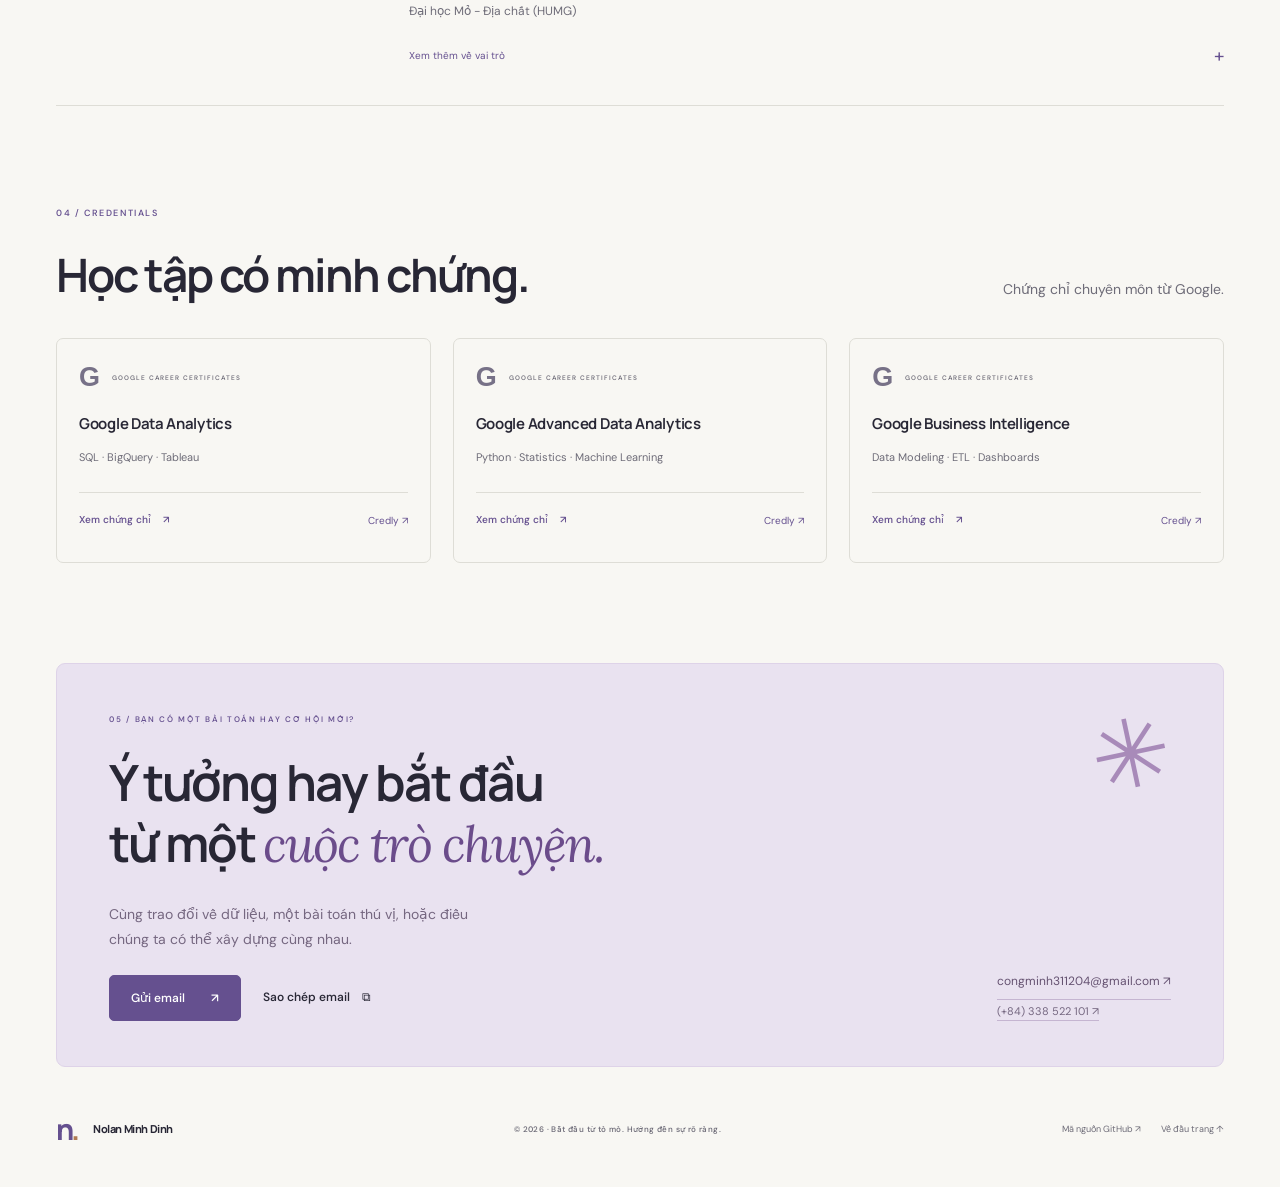
==== commit 9bdbc0ce: "Redesign bilingual data portfolio with editorial layout and project case studies" ====
--- a/index-vi.html
+++ b/index-vi.html
@@ -1,3420 +1,462 @@
 <!DOCTYPE html>
 <html lang="vi">
 <head>
-    <meta charset="UTF-8">
-    <meta name="viewport" content="width=device-width, initial-scale=1.0">
-    <title>Đinh Công Minh (Nolan) | Data Analyst & Business Intelligence Portfolio</title>
-    <meta name="description" content="Portfolio của Đinh Công Minh (Nolan Minh Dinh) - Data Analyst & Business Intelligence. Kinh nghiệm thực chiến tại KPIM, Vingroup AI, Streaming MLOps, Power BI, SQL, Python.">
-    <meta name="author" content="Đinh Công Minh">
-
-    <!-- Open Graph / SEO -->
-    <meta property="og:type" content="website">
-    <meta property="og:title" content="Đinh Công Minh (Nolan) - Data Analyst & BI Portfolio">
-    <meta property="og:description" content="Chuyên viên Phân tích Dữ liệu & Business Intelligence - Xây dựng hệ thống báo cáo phân khúc khách hàng, Streaming MLOps, Deep Learning & Tối ưu hóa chuỗi cung ứng.">
-    <meta property="og:image" content="images/avatar.png">
-
-    <!-- Google Fonts: Plus Jakarta Sans & JetBrains Mono -->
-    <link rel="preconnect" href="https://fonts.googleapis.com">
-    <link rel="preconnect" href="https://fonts.gstatic.com" crossorigin>
-    <link href="https://fonts.googleapis.com/css2?family=JetBrains+Mono:wght@400;500;600&family=Plus+Jakarta+Sans:wght@300;400;500;600;700;800&display=swap" rel="stylesheet">
-
-    <!-- Bootstrap 5 & FontAwesome 6 -->
-    <link href="https://cdn.jsdelivr.net/npm/bootstrap@5.3.3/dist/css/bootstrap.min.css" rel="stylesheet">
-    <link rel="stylesheet" href="https://cdnjs.cloudflare.com/ajax/libs/font-awesome/6.5.2/css/all.min.css">
-
-    <style>
-        :root {
-            --bg-base: #090d16;
-            --bg-card: rgba(17, 24, 39, 0.7);
-            --bg-card-hover: rgba(30, 41, 59, 0.85);
-            --border-glass: rgba(255, 255, 255, 0.08);
-            --border-glow: rgba(56, 189, 248, 0.4);
-            
-            --accent-cyan: #38bdf8;
-            --accent-blue: #3b82f6;
-            --accent-purple: #818cf8;
-            --accent-emerald: #10b981;
-            --accent-amber: #f59e0b;
-            
-            --text-primary: #f8fafc;
-            --text-secondary: #94a3b8;
-            --text-muted: #64748b;
-            
-            --gradient-primary: linear-gradient(135deg, #38bdf8 0%, #3b82f6 50%, #818cf8 100%);
-            --gradient-accent: linear-gradient(135deg, #06b6d4 0%, #3b82f6 100%);
-            --gradient-glow: radial-gradient(circle at 50% 0%, rgba(56, 189, 248, 0.15) 0%, transparent 70%);
-        }
-
-        * {
-            box-sizing: border-box;
-            scroll-behavior: smooth;
-        }
-
-        body {
-            background-color: var(--bg-base);
-            background-image: 
-                radial-gradient(at 0% 0%, rgba(56, 189, 248, 0.1) 0px, transparent 50%),
-                radial-gradient(at 100% 100%, rgba(99, 102, 241, 0.08) 0px, transparent 50%),
-                radial-gradient(rgba(255, 255, 255, 0.04) 1px, transparent 1px);
-            background-size: 100% 100%, 100% 100%, 28px 28px;
-            background-attachment: fixed;
-            color: var(--text-primary);
-            font-family: 'Plus Jakarta Sans', sans-serif;
-            overflow-x: hidden;
-            line-height: 1.65;
-        }
-
-        /* Gradient Typography */
-        .gradient-text {
-            background: var(--gradient-primary);
-            -webkit-background-clip: text;
-            -webkit-text-fill-color: transparent;
-            display: inline-block;
-        }
-
-        .code-font {
-            font-family: 'JetBrains Mono', monospace;
-        }
-
-        /* Glassmorphism Classes */
-        .glass-panel {
-            background: var(--bg-card);
-            backdrop-filter: blur(16px);
-            -webkit-backdrop-filter: blur(16px);
-            border: 1px solid var(--border-glass);
-            border-radius: 20px;
-            transition: all 0.35s cubic-bezier(0.4, 0, 0.2, 1);
-        }
-
-        .glass-panel:hover {
-            border-color: rgba(56, 189, 248, 0.3);
-            box-shadow: 0 12px 30px -10px rgba(0, 0, 0, 0.6), 0 0 25px rgba(56, 189, 248, 0.15);
-        }
-
-        /* Navbar */
-        .navbar-custom {
-            background: rgba(9, 13, 22, 0.85);
-            backdrop-filter: blur(20px);
-            -webkit-backdrop-filter: blur(20px);
-            border-bottom: 1px solid var(--border-glass);
-            padding: 14px 0;
-            transition: all 0.3s ease;
-        }
-
-        .navbar-brand-badge {
-            font-size: 1.25rem;
-            font-weight: 800;
-            letter-spacing: -0.5px;
-            color: #ffffff;
-            display: flex;
-            align-items: center;
-            gap: 10px;
-            text-decoration: none;
-        }
-
-        .brand-dot {
-            width: 10px;
-            height: 10px;
-            border-radius: 50%;
-            background: var(--accent-cyan);
-            box-shadow: 0 0 10px var(--accent-cyan);
-            animation: pulse-dot 2s infinite;
-        }
-
-        @keyframes pulse-dot {
-            0%, 100% { opacity: 1; transform: scale(1); }
-            50% { opacity: 0.5; transform: scale(1.2); }
-        }
-
-        .nav-link {
-            color: var(--text-secondary) !important;
-            font-weight: 500;
-            font-size: 0.92rem;
-            padding: 8px 16px !important;
-            border-radius: 10px;
-            transition: all 0.25s ease;
-        }
-
-        .nav-link:hover, .nav-link.active {
-            color: var(--accent-cyan) !important;
-            background: rgba(56, 189, 248, 0.08);
-        }
-
-        /* Buttons */
-        .btn-modern-primary {
-            background: var(--gradient-primary);
-            color: #ffffff;
-            border: none;
-            padding: 12px 28px;
-            border-radius: 12px;
-            font-weight: 600;
-            font-size: 0.95rem;
-            display: inline-flex;
-            align-items: center;
-            gap: 10px;
-            transition: all 0.3s ease;
-            box-shadow: 0 4px 20px rgba(59, 130, 246, 0.35);
-            text-decoration: none;
-        }
-
-        .btn-modern-primary:hover {
-            transform: translateY(-2px);
-            box-shadow: 0 8px 25px rgba(59, 130, 246, 0.5);
-            color: #ffffff;
-        }
-
-        .btn-modern-outline {
-            background: rgba(255, 255, 255, 0.04);
-            color: var(--text-primary);
-            border: 1px solid var(--border-glass);
-            padding: 12px 26px;
-            border-radius: 12px;
-            font-weight: 600;
-            font-size: 0.95rem;
-            display: inline-flex;
-            align-items: center;
-            gap: 10px;
-            transition: all 0.3s ease;
-            text-decoration: none;
-        }
-
-        .btn-modern-outline:hover {
-            background: rgba(255, 255, 255, 0.1);
-            border-color: var(--accent-cyan);
-            color: var(--accent-cyan);
-            transform: translateY(-2px);
-        }
-
-        /* Status Pill */
-        .status-pill {
-            display: inline-flex;
-            align-items: center;
-            gap: 8px;
-            background: rgba(16, 185, 129, 0.1);
-            border: 1px solid rgba(16, 185, 129, 0.3);
-            color: #34d399;
-            padding: 6px 16px;
-            border-radius: 50px;
-            font-size: 0.85rem;
-            font-weight: 600;
-            letter-spacing: 0.2px;
-            margin-bottom: 24px;
-        }
-
-        .status-pill-dot {
-            width: 8px;
-            height: 8px;
-            background: #10b981;
-            border-radius: 50%;
-            box-shadow: 0 0 10px #10b981;
-            animation: pulse-dot 1.8s infinite;
-        }
-
-        /* Profile Image */
-        .profile-wrapper {
-            position: relative;
-            display: inline-block;
-        }
-
-        .profile-img-container {
-            width: 220px;
-            height: 220px;
-            border-radius: 36px;
-            padding: 6px;
-            background: linear-gradient(135deg, rgba(56, 189, 248, 0.8), rgba(99, 102, 241, 0.2), rgba(56, 189, 248, 0.8));
-            box-shadow: 0 0 40px rgba(56, 189, 248, 0.25);
-            transition: transform 0.4s ease, box-shadow 0.4s ease;
-        }
-
-        .profile-img-container:hover {
-            transform: scale(1.04) rotate(1deg);
-            box-shadow: 0 0 50px rgba(56, 189, 248, 0.45);
-        }
-
-        .profile-img {
-            width: 100%;
-            height: 100%;
-            object-fit: cover;
-            border-radius: 30px;
-            background-color: #1e293b;
-        }
-
-        .floating-badge {
-            position: absolute;
-            bottom: -10px;
-            right: -15px;
-            background: rgba(15, 23, 42, 0.95);
-            border: 1px solid rgba(56, 189, 248, 0.4);
-            padding: 8px 16px;
-            border-radius: 30px;
-            font-size: 0.82rem;
-            font-weight: 700;
-            color: #38bdf8;
-            box-shadow: 0 10px 25px rgba(0, 0, 0, 0.4);
-            display: flex;
-            align-items: center;
-            gap: 8px;
-            backdrop-filter: blur(10px);
-        }
-
-        /* Stat Counter Bento */
-        .stat-card {
-            background: rgba(255, 255, 255, 0.03);
-            border: 1px solid var(--border-glass);
-            border-radius: 16px;
-            padding: 18px 20px;
-            text-align: center;
-            transition: all 0.3s ease;
-        }
-
-        .stat-card:hover {
-            background: rgba(255, 255, 255, 0.06);
-            border-color: rgba(56, 189, 248, 0.3);
-            transform: translateY(-3px);
-        }
-
-        .stat-number {
-            font-size: 1.8rem;
-            font-weight: 800;
-            color: var(--accent-cyan);
-            margin-bottom: 4px;
-        }
-
-        .stat-label {
-            font-size: 0.8rem;
-            color: var(--text-secondary);
-            font-weight: 500;
-            text-transform: uppercase;
-            letter-spacing: 0.5px;
-        }
-
-        /* Section Styling */
-        section {
-            padding: 100px 0;
-            position: relative;
-        }
-
-        .section-tag {
-            display: inline-block;
-            font-size: 0.82rem;
-            font-weight: 700;
-            text-transform: uppercase;
-            letter-spacing: 1.5px;
-            color: var(--accent-cyan);
-            background: rgba(56, 189, 248, 0.1);
-            padding: 4px 14px;
-            border-radius: 30px;
-            margin-bottom: 12px;
-            border: 1px solid rgba(56, 189, 248, 0.2);
-        }
-
-        .section-title {
-            font-size: 2.3rem;
-            font-weight: 800;
-            letter-spacing: -0.5px;
-            margin-bottom: 16px;
-        }
-
-        .section-subtitle {
-            font-size: 1.05rem;
-            color: var(--text-secondary);
-            max-width: 680px;
-            margin: 0 auto;
-        }
-
-        /* Bento Grid About */
-        .bento-card {
-            background: var(--bg-card);
-            border: 1px solid var(--border-glass);
-            border-radius: 20px;
-            padding: 30px;
-            height: 100%;
-            transition: all 0.3s ease;
-            position: relative;
-            overflow: hidden;
-        }
-
-        .bento-card:hover {
-            border-color: rgba(56, 189, 248, 0.3);
-            transform: translateY(-4px);
-            box-shadow: 0 15px 30px rgba(0, 0, 0, 0.4);
-        }
-
-        .bento-icon {
-            width: 48px;
-            height: 48px;
-            border-radius: 14px;
-            background: rgba(56, 189, 248, 0.12);
-            color: var(--accent-cyan);
-            display: flex;
-            align-items: center;
-            justify-content: center;
-            font-size: 1.35rem;
-            margin-bottom: 20px;
-            border: 1px solid rgba(56, 189, 248, 0.2);
-        }
-
-        .bento-title {
-            font-size: 1.2rem;
-            font-weight: 700;
-            margin-bottom: 12px;
-            color: #ffffff;
-        }
-
-        .bento-desc {
-            font-size: 0.92rem;
-            color: var(--text-secondary);
-            line-height: 1.6;
-        }
-
-        /* Timeline for Experience */
-        .timeline {
-            position: relative;
-            padding-left: 32px;
-        }
-
-        .timeline::before {
-            content: '';
-            position: absolute;
-            left: 7px;
-            top: 10px;
-            bottom: 10px;
-            width: 2px;
-            background: linear-gradient(to bottom, var(--accent-cyan), var(--accent-blue), rgba(255,255,255,0.05));
-        }
-
-        .timeline-item {
-            position: relative;
-            margin-bottom: 40px;
-        }
-
-        .timeline-dot {
-            position: absolute;
-            left: -32px;
-            top: 4px;
-            width: 16px;
-            height: 16px;
-            border-radius: 50%;
-            background: var(--bg-base);
-            border: 3px solid var(--accent-cyan);
-            box-shadow: 0 0 12px var(--accent-cyan);
-        }
-
-        .timeline-date {
-            font-size: 0.82rem;
-            font-weight: 700;
-            color: var(--accent-cyan);
-            text-transform: uppercase;
-            letter-spacing: 0.5px;
-            margin-bottom: 6px;
-        }
-
-        .timeline-role {
-            font-size: 1.25rem;
-            font-weight: 700;
-            color: #ffffff;
-            margin-bottom: 4px;
-        }
-
-        .timeline-company {
-            font-size: 0.95rem;
-            color: var(--accent-purple);
-            font-weight: 600;
-            margin-bottom: 14px;
-        }
-
-        .timeline-highlights {
-            list-style: none;
-            padding-left: 0;
-            font-size: 0.92rem;
-            color: var(--text-secondary);
-        }
-
-        .timeline-highlights li {
-            position: relative;
-            padding-left: 20px;
-            margin-bottom: 8px;
-        }
-
-        .timeline-highlights li::before {
-            content: '▹';
-            position: absolute;
-            left: 0;
-            color: var(--accent-cyan);
-            font-weight: bold;
-        }
-
-        /* Project Cards */
-        .project-filter-btn {
-            background: rgba(255, 255, 255, 0.04);
-            border: 1px solid var(--border-glass);
-            color: var(--text-secondary);
-            padding: 8px 18px;
-            border-radius: 50px;
-            font-size: 0.88rem;
-            font-weight: 600;
-            margin: 4px;
-            transition: all 0.25s ease;
-            cursor: pointer;
-        }
-
-        .project-filter-btn:hover, .project-filter-btn.active {
-            background: var(--gradient-primary);
-            color: #ffffff;
-            border-color: transparent;
-            box-shadow: 0 4px 15px rgba(59, 130, 246, 0.35);
-        }
-
-        .project-card {
-            background: var(--bg-card);
-            border: 1px solid var(--border-glass);
-            border-radius: 20px;
-            overflow: hidden;
-            display: flex;
-            flex-direction: column;
-            height: 100%;
-            transition: all 0.35s cubic-bezier(0.4, 0, 0.2, 1);
-        }
-
-        .project-card:hover {
-            transform: translateY(-8px);
-            border-color: rgba(56, 189, 248, 0.4);
-            box-shadow: 0 16px 36px -12px rgba(0, 0, 0, 0.7), 0 0 25px rgba(56, 189, 248, 0.15);
-        }
-
-        .project-media {
-            height: 210px;
-            width: 100%;
-            background: linear-gradient(135deg, rgba(30, 41, 59, 0.8), rgba(15, 23, 42, 0.95));
-            border-bottom: 1px solid var(--border-glass);
-            position: relative;
-            display: flex;
-            align-items: center;
-            justify-content: center;
-            overflow: hidden;
-        }
-
-        .project-media img {
-            width: 100%;
-            height: 100%;
-            object-fit: cover;
-            transition: transform 0.5s ease;
-        }
-
-        .project-card:hover .project-media img {
-            transform: scale(1.06);
-        }
-
-        .project-category-badge {
-            position: absolute;
-            top: 14px;
-            left: 14px;
-            background: rgba(15, 23, 42, 0.85);
-            border: 1px solid rgba(255, 255, 255, 0.1);
-            backdrop-filter: blur(8px);
-            padding: 4px 12px;
-            border-radius: 30px;
-            font-size: 0.75rem;
-            font-weight: 700;
-            color: var(--accent-cyan);
-            letter-spacing: 0.3px;
-        }
-
-        .project-body {
-            padding: 24px;
-            display: flex;
-            flex-direction: column;
-            flex-grow: 1;
-        }
-
-        .project-title {
-            font-size: 1.25rem;
-            font-weight: 700;
-            color: #ffffff;
-            margin-bottom: 10px;
-            line-height: 1.35;
-        }
-
-        .project-desc {
-            font-size: 0.9rem;
-            color: var(--text-secondary);
-            margin-bottom: 18px;
-            flex-grow: 1;
-            line-height: 1.6;
-        }
-
-        .tech-pill-group {
-            display: flex;
-            flex-wrap: wrap;
-            gap: 6px;
-            margin-bottom: 20px;
-        }
-
-        .tech-pill {
-            background: rgba(56, 189, 248, 0.08);
-            border: 1px solid rgba(56, 189, 248, 0.2);
-            color: #7dd3fc;
-            font-size: 0.75rem;
-            font-family: 'JetBrains Mono', monospace;
-            padding: 3px 10px;
-            border-radius: 6px;
-            font-weight: 500;
-        }
-
-        .project-links {
-            display: flex;
-            gap: 10px;
-            margin-top: auto;
-        }
-
-        .btn-project-link {
-            flex: 1;
-            text-align: center;
-            padding: 8px 14px;
-            border-radius: 10px;
-            font-size: 0.85rem;
-            font-weight: 600;
-            text-decoration: none;
-            display: inline-flex;
-            align-items: center;
-            justify-content: center;
-            gap: 6px;
-            transition: all 0.25s ease;
-        }
-
-        .btn-project-github {
-            background: rgba(255, 255, 255, 0.06);
-            border: 1px solid var(--border-glass);
-            color: #ffffff;
-        }
-
-        .btn-project-github:hover {
-            background: rgba(255, 255, 255, 0.12);
-            border-color: #ffffff;
-            color: #ffffff;
-        }
-
-        .btn-project-demo {
-            background: rgba(56, 189, 248, 0.12);
-            border: 1px solid rgba(56, 189, 248, 0.3);
-            color: var(--accent-cyan);
-        }
-
-        .btn-project-demo:hover {
-            background: var(--accent-cyan);
-            color: #090d16;
-            border-color: var(--accent-cyan);
-        }
-
-        /* Scannable Project Structured Rows */
-        .project-meta-box {
-            background: rgba(0, 0, 0, 0.28);
-            border: 1px solid rgba(255, 255, 255, 0.06);
-            border-radius: 12px;
-            padding: 12px 14px;
-            margin-bottom: 16px;
-            display: flex;
-            flex-direction: column;
-            gap: 7px;
-        }
-
-        .project-meta-row {
-            display: flex;
-            align-items: baseline;
-            gap: 9px;
-            font-size: 0.85rem;
-            line-height: 1.48;
-        }
-
-        .project-meta-label {
-            font-size: 0.72rem;
-            font-weight: 700;
-            text-transform: uppercase;
-            letter-spacing: 0.4px;
-            padding: 2px 7px;
-            border-radius: 5px;
-            flex-shrink: 0;
-            display: inline-flex;
-            align-items: center;
-            gap: 4px;
-        }
-
-        .meta-label-problem {
-            background: rgba(239, 68, 68, 0.15);
-            color: #f87171;
-            border: 1px solid rgba(239, 68, 68, 0.25);
-        }
-
-        .meta-label-solution {
-            background: rgba(56, 189, 248, 0.15);
-            color: #38bdf8;
-            border: 1px solid rgba(56, 189, 248, 0.25);
-        }
-
-        .meta-label-impact {
-            background: rgba(16, 185, 129, 0.15);
-            color: #34d399;
-            border: 1px solid rgba(16, 185, 129, 0.25);
-        }
-
-        .project-meta-val {
-            color: var(--text-secondary);
-        }
-
-        .project-meta-val strong {
-            color: #f1f5f9;
-        }
-
-        /* Experience Visual Chips */
-        .exp-chip-group {
-            display: flex;
-            flex-wrap: wrap;
-            gap: 6px;
-            margin: 10px 0 14px 0;
-        }
-
-        .exp-chip {
-            font-size: 0.76rem;
-            font-weight: 600;
-            padding: 3px 10px;
-            border-radius: 50px;
-            background: rgba(255, 255, 255, 0.05);
-            border: 1px solid rgba(255, 255, 255, 0.1);
-            color: #e2e8f0;
-            display: inline-flex;
-            align-items: center;
-            gap: 5px;
-        }
-
-        .exp-chip-gold {
-            background: rgba(245, 158, 11, 0.12);
-            border-color: rgba(245, 158, 11, 0.3);
-            color: #fbbf24;
-        }
-
-        .exp-chip-cyan {
-            background: rgba(56, 189, 248, 0.12);
-            border-color: rgba(56, 189, 248, 0.3);
-            color: #38bdf8;
-        }
-
-        .exp-chip-emerald {
-            background: rgba(16, 185, 129, 0.12);
-            border-color: rgba(16, 185, 129, 0.3);
-            color: #34d399;
-        }
-
-        .exp-chip-purple {
-            background: rgba(129, 140, 248, 0.12);
-            border-color: rgba(129, 140, 248, 0.3);
-            color: #a5b4fc;
-        }
-
-        /* Certificate Cards with Visual Document Previews */
-        .cert-card {
-            background: var(--bg-card);
-            border: 1px solid var(--border-glass);
-            border-radius: 20px;
-            overflow: hidden;
-            display: flex;
-            flex-direction: column;
-            height: 100%;
-            transition: all 0.35s ease;
-        }
-
-        .cert-card:hover {
-            border-color: rgba(56, 189, 248, 0.45);
-            transform: translateY(-5px);
-            box-shadow: 0 16px 36px rgba(0, 0, 0, 0.45), 0 0 25px rgba(56, 189, 248, 0.12);
-        }
-
-        .cert-img-wrapper {
-            position: relative;
-            width: 100%;
-            background: rgba(0, 0, 0, 0.4);
-            border-bottom: 1px solid rgba(255, 255, 255, 0.08);
-            cursor: pointer;
-            overflow: hidden;
-        }
-
-        .cert-img-preview {
-            width: 100%;
-            height: 190px;
-            object-fit: cover;
-            object-position: top center;
-            display: block;
-            transition: transform 0.4s ease;
-        }
-
-        .cert-img-wrapper:hover .cert-img-preview {
-            transform: scale(1.04);
-        }
-
-        .cert-img-overlay {
-            position: absolute;
-            inset: 0;
-            background: rgba(9, 13, 22, 0.65);
-            display: flex;
-            align-items: center;
-            justify-content: center;
-            opacity: 0;
-            transition: opacity 0.3s ease;
-            backdrop-filter: blur(2px);
-        }
-
-        .cert-img-wrapper:hover .cert-img-overlay {
-            opacity: 1;
-        }
-
-        .btn-view-cert-zoom {
-            background: var(--gradient-primary);
-            color: #090d16;
-            font-size: 0.8rem;
-            font-weight: 700;
-            padding: 8px 16px;
-            border-radius: 50px;
-            display: inline-flex;
-            align-items: center;
-            gap: 6px;
-            box-shadow: 0 4px 15px rgba(56, 189, 248, 0.4);
-            user-select: none;
-        }
-
-        .cert-body-content {
-            padding: 22px;
-            display: flex;
-            flex-direction: column;
-            flex-grow: 1;
-        }
-
-        .btn-verify-badge {
-            font-size: 0.8rem;
-            font-weight: 600;
-            color: var(--accent-cyan);
-            border: 1px solid rgba(56, 189, 248, 0.3);
-            background: rgba(56, 189, 248, 0.06);
-            padding: 5px 14px;
-            border-radius: 50px;
-            text-decoration: none;
-            display: inline-flex;
-            align-items: center;
-            gap: 6px;
-            transition: 0.25s ease;
-        }
-
-        .btn-verify-badge:hover {
-            background: var(--accent-cyan);
-            color: #090d16;
-            border-color: var(--accent-cyan);
-        }
-
-        /* Certificate Lightbox Modal */
-        .cert-modal-backdrop {
-            position: fixed;
-            inset: 0;
-            background: rgba(4, 7, 15, 0.88);
-            backdrop-filter: blur(10px);
-            z-index: 10000;
-            display: none;
-            align-items: center;
-            justify-content: center;
-            padding: 20px;
-            opacity: 0;
-            transition: opacity 0.3s ease;
-        }
-
-        .cert-modal-backdrop.active {
-            display: flex;
-            opacity: 1;
-        }
-
-        .cert-modal-dialog {
-            background: #0f172a;
-            border: 1px solid rgba(56, 189, 248, 0.35);
-            border-radius: 20px;
-            max-width: 950px;
-            width: 100%;
-            overflow: hidden;
-            box-shadow: 0 25px 65px rgba(0, 0, 0, 0.75), 0 0 30px rgba(56, 189, 248, 0.15);
-            transform: scale(0.95);
-            transition: transform 0.3s ease;
-        }
-
-        .cert-modal-backdrop.active .cert-modal-dialog {
-            transform: scale(1);
-        }
-
-        .cert-modal-header {
-            padding: 16px 22px;
-            background: rgba(255, 255, 255, 0.04);
-            border-bottom: 1px solid rgba(255, 255, 255, 0.08);
-            display: flex;
-            align-items: center;
-            justify-content: space-between;
-        }
-
-        .cert-modal-body {
-            padding: 18px;
-            background: #090d16;
-            text-align: center;
-        }
-
-        .cert-modal-img {
-            max-width: 100%;
-            max-height: 72vh;
-            border-radius: 12px;
-            box-shadow: 0 8px 30px rgba(0, 0, 0, 0.5);
-            border: 1px solid rgba(255, 255, 255, 0.1);
-        }
-
-        .cert-modal-footer {
-            padding: 14px 22px;
-            background: rgba(255, 255, 255, 0.03);
-            border-top: 1px solid rgba(255, 255, 255, 0.08);
-            display: flex;
-            align-items: center;
-            justify-content: space-between;
-            flex-wrap: wrap;
-            gap: 10px;
-        }
-
-        /* Skill Cards & Evidence */
-        .skill-group-card {
-            background: var(--bg-card);
-            border: 1px solid var(--border-glass);
-            border-radius: 20px;
-            padding: 26px;
-            height: 100%;
-            transition: all 0.35s ease;
-            display: flex;
-            flex-direction: column;
-        }
-
-        .skill-group-card:hover {
-            border-color: rgba(56, 189, 248, 0.4);
-            transform: translateY(-5px);
-            box-shadow: 0 15px 35px rgba(0, 0, 0, 0.45), 0 0 25px rgba(56, 189, 248, 0.12);
-        }
-
-        .skill-group-header {
-            display: flex;
-            align-items: center;
-            gap: 14px;
-            margin-bottom: 8px;
-        }
-
-        .skill-group-icon {
-            font-size: 1.4rem;
-            color: var(--accent-cyan);
-            width: 44px;
-            height: 44px;
-            border-radius: 12px;
-            background: rgba(56, 189, 248, 0.1);
-            border: 1px solid rgba(56, 189, 248, 0.2);
-            display: flex;
-            align-items: center;
-            justify-content: center;
-            flex-shrink: 0;
-        }
-
-        .skill-group-title {
-            font-size: 1.15rem;
-            font-weight: 700;
-            color: #ffffff;
-            margin: 0;
-        }
-
-        .skill-group-subtitle {
-            font-size: 0.84rem;
-            color: var(--text-secondary);
-            margin-bottom: 14px;
-            line-height: 1.45;
-        }
-
-        .skill-item-tag {
-            display: inline-block;
-            background: rgba(255, 255, 255, 0.04);
-            border: 1px solid var(--border-glass);
-            color: var(--text-primary);
-            padding: 5px 12px;
-            border-radius: 8px;
-            font-size: 0.8rem;
-            font-weight: 500;
-            margin: 3px;
-            transition: 0.2s;
-        }
-
-        .skill-item-tag:hover {
-            border-color: var(--accent-cyan);
-            color: var(--accent-cyan);
-            background: rgba(56, 189, 248, 0.08);
-        }
-
-        .skill-evidence-box {
-            background: rgba(0, 0, 0, 0.35);
-            border: 1px solid rgba(255, 255, 255, 0.07);
-            border-radius: 14px;
-            padding: 16px 18px;
-            margin-top: 18px;
-            flex-grow: 1;
-        }
-
-        .skill-evidence-title {
-            font-size: 0.78rem;
-            text-transform: uppercase;
-            letter-spacing: 0.8px;
-            color: var(--accent-cyan);
-            font-weight: 700;
-            margin-bottom: 12px;
-            display: flex;
-            align-items: center;
-            gap: 6px;
-        }
-
-        .evidence-list {
-            list-style: none;
-            padding-left: 0;
-            margin-bottom: 0;
-            font-size: 0.86rem;
-        }
-
-        .evidence-item {
-            position: relative;
-            padding-left: 18px;
-            margin-bottom: 10px;
-            color: var(--text-secondary);
-            line-height: 1.5;
-        }
-
-        .evidence-item:last-child {
-            margin-bottom: 0;
-        }
-
-        .evidence-item::before {
-            content: '▹';
-            position: absolute;
-            left: 0;
-            color: var(--accent-cyan);
-            font-weight: bold;
-        }
-
-        .evidence-link {
-            color: var(--accent-cyan);
-            text-decoration: none;
-            font-weight: 600;
-            transition: 0.2s;
-            display: inline-flex;
-            align-items: center;
-            gap: 4px;
-        }
-
-        .evidence-link:hover {
-            color: #ffffff;
-            text-decoration: underline;
-        }
-
-        /* Proficiency Bars & Radar Styles */
-        .proficiency-card {
-            background: var(--bg-card);
-            border: 1px solid var(--border-glass);
-            border-radius: 20px;
-            padding: 28px;
-            height: 100%;
-        }
-
-        .proficiency-bar-wrapper {
-            margin-bottom: 14px;
-        }
-
-        .proficiency-bar-wrapper:last-child {
-            margin-bottom: 0;
-        }
-
-        .proficiency-info {
-            display: flex;
-            justify-content: space-between;
-            align-items: center;
-            margin-bottom: 5px;
-            font-size: 0.86rem;
-        }
-
-        .proficiency-label {
-            font-weight: 600;
-            color: #f1f5f9;
-        }
-
-        .proficiency-meta {
-            display: flex;
-            align-items: center;
-            gap: 8px;
-        }
-
-        .proficiency-value {
-            font-family: 'JetBrains Mono', monospace;
-            font-weight: 700;
-            color: var(--accent-cyan);
-            font-size: 0.82rem;
-        }
-
-        .badge-level {
-            font-size: 0.68rem;
-            padding: 2px 8px;
-            border-radius: 50px;
-            font-weight: 700;
-            letter-spacing: 0.3px;
-        }
-
-        .level-advanced {
-            background: rgba(16, 185, 129, 0.15);
-            color: #34d399;
-            border: 1px solid rgba(16, 185, 129, 0.3);
-        }
-
-        .level-proficient {
-            background: rgba(56, 189, 248, 0.15);
-            color: #38bdf8;
-            border: 1px solid rgba(56, 189, 248, 0.3);
-        }
-
-        .level-intermediate {
-            background: rgba(245, 158, 11, 0.15);
-            color: #fbbf24;
-            border: 1px solid rgba(245, 158, 11, 0.3);
-        }
-
-        .proficiency-bar-bg {
-            height: 7px;
-            background: rgba(255, 255, 255, 0.06);
-            border-radius: 50px;
-            overflow: hidden;
-            border: 1px solid rgba(255, 255, 255, 0.05);
-        }
-
-        .proficiency-bar-fill {
-            height: 100%;
-            border-radius: 50px;
-            background: var(--gradient-primary);
-            box-shadow: 0 0 10px rgba(56, 189, 248, 0.4);
-            transition: width 1.2s cubic-bezier(0.4, 0, 0.2, 1);
-        }
-
-        /* Vingroup AI Style Compact Competency Profile */
-        .profile-section-badge {
-            background: rgba(56, 189, 248, 0.12);
-            color: #38bdf8;
-            border: 1px solid rgba(56, 189, 248, 0.3);
-            font-size: 0.72rem;
-            padding: 4px 10px;
-            border-radius: 50px;
-            font-weight: 600;
-            display: inline-flex;
-            align-items: center;
-            gap: 5px;
-            white-space: nowrap;
-        }
-
-        .category-block {
-            margin-bottom: 10px;
-        }
-
-        .category-block:last-child {
-            margin-bottom: 0;
-        }
-
-        .category-title {
-            font-size: 0.68rem;
-            text-transform: uppercase;
-            font-weight: 700;
-            letter-spacing: 0.8px;
-            color: #94a3b8;
-            margin-bottom: 5px;
-            display: flex;
-            align-items: center;
-            gap: 6px;
-        }
-
-        .pill-wrap {
-            display: flex;
-            flex-wrap: wrap;
-            gap: 6px;
-        }
-
-        .vg-pill {
-            display: inline-flex;
-            align-items: center;
-            gap: 5px;
-            font-size: 0.75rem;
-            font-weight: 600;
-            padding: 4px 10px;
-            border-radius: 6px;
-            transition: all 0.2s ease;
-            user-select: none;
-            background: rgba(56, 189, 248, 0.08);
-            border: 1px solid rgba(56, 189, 248, 0.2);
-            color: #93c5fd;
-        }
-
-        .vg-pill.active {
-            background: rgba(56, 189, 248, 0.14);
-            color: #f0f9ff;
-            border: 1px solid rgba(56, 189, 248, 0.38);
-            box-shadow: 0 2px 8px rgba(56, 189, 248, 0.15);
-        }
-
-        .vg-pill.active i {
-            font-size: 0.65rem;
-            font-weight: 900;
-            color: #38bdf8;
-        }
-
-        .vg-pill:hover {
-            background: rgba(56, 189, 248, 0.24);
-            border-color: #38bdf8;
-            color: #ffffff;
-            transform: translateY(-1px);
-        }
-
-        /* Extended Proficiency Scale Matrix Styles */
-        .slider-scale-card {
-            background: var(--bg-card);
-            border: 1px solid var(--border-glass);
-            border-radius: 20px;
-            padding: 24px 28px;
-            box-shadow: 0 10px 30px rgba(0, 0, 0, 0.25);
-            backdrop-filter: blur(12px);
-        }
-
-        .slider-scale-legend-chip {
-            font-size: 0.74rem;
-            font-weight: 500;
-            padding: 4px 10px;
-            background: rgba(255, 255, 255, 0.04);
-            border: 1px solid rgba(255, 255, 255, 0.08);
-            border-radius: 8px;
-            color: #cbd5e1;
-            display: inline-flex;
-            align-items: center;
-            gap: 6px;
-        }
-
-        .slider-wide-row {
-            background: rgba(0, 0, 0, 0.25);
-            border: 1px solid rgba(255, 255, 255, 0.05);
-            border-radius: 12px;
-            padding: 12px 16px;
-            margin-bottom: 12px;
-            transition: all 0.25s ease;
-        }
-
-        .slider-wide-row:hover {
-            background: rgba(56, 189, 248, 0.04);
-            border-color: rgba(56, 189, 248, 0.2);
-            transform: translateY(-1px);
-        }
-
-        .slider-wide-row:last-child {
-            margin-bottom: 0;
-        }
-
-        .slider-header-info {
-            display: flex;
-            justify-content: space-between;
-            align-items: center;
-            margin-bottom: 8px;
-        }
-
-        .slider-name-tag {
-            font-size: 0.85rem;
-            font-weight: 600;
-            color: #f1f5f9;
-            display: flex;
-            align-items: center;
-            gap: 8px;
-        }
-
-        .slider-score-badge {
-            background: rgba(56, 189, 248, 0.12);
-            border: 1px solid rgba(56, 189, 248, 0.3);
-            color: var(--accent-cyan);
-            font-family: 'JetBrains Mono', monospace;
-            font-size: 0.82rem;
-            font-weight: 700;
-            padding: 2px 8px;
-            border-radius: 14px;
-        }
-
-        .slider-score-badge .score-denom {
-            color: #94a3b8;
-            font-size: 0.7rem;
-            font-weight: 500;
-        }
-
-        .slider-track-wrap {
-            position: relative;
-        }
-
-        .slider-track-bar {
-            width: 100%;
-            height: 6px;
-            background: rgba(255, 255, 255, 0.08);
-            border-radius: 99px;
-            position: relative;
-        }
-
-        .slider-fill-bar {
-            height: 100%;
-            background: linear-gradient(90deg, #38bdf8, #818cf8);
-            border-radius: 99px;
-        }
-
-        .slider-dot-indicator {
-            width: 12px;
-            height: 12px;
-            background: #38bdf8;
-            border: 2px solid #ffffff;
-            border-radius: 50%;
-            position: absolute;
-            top: 50%;
-            transform: translate(-50%, -50%);
-            box-shadow: 0 0 10px rgba(56, 189, 248, 0.9);
-        }
-
-        .slider-scale-ticks {
-            display: flex;
-            justify-content: space-between;
-            font-size: 0.67rem;
-            color: #64748b;
-            font-weight: 500;
-            margin-top: 5px;
-            position: relative;
-        }
-
-        .slider-scale-ticks .tick-mark-mid {
-            position: absolute;
-            left: 60%;
-            transform: translateX(-50%);
-            color: #94a3b8;
-        }
-
-        /* Profile Meta Footer */
-        .profile-meta-strip {
-            display: flex;
-            align-items: center;
-            justify-content: space-between;
-            flex-wrap: wrap;
-            gap: 10px;
-            margin-top: 14px;
-            padding-top: 12px;
-            border-top: 1px solid rgba(255, 255, 255, 0.08);
-            font-size: 0.75rem;
-            color: #94a3b8;
-        }
-
-        @media (max-width: 576px) {
-            .slider-name {
-                flex: 0 0 44%;
-                font-size: 0.74rem;
-            }
-            .profile-meta-strip {
-                flex-direction: column;
-                align-items: flex-start;
-            }
-        }
-
-        /* Contact Section */
-        .contact-card {
-            background: var(--bg-card);
-            border: 1px solid var(--border-glass);
-            border-radius: 24px;
-            padding: 36px;
-        }
-
-        .contact-info-item {
-            display: flex;
-            align-items: flex-start;
-            gap: 16px;
-            margin-bottom: 22px;
-        }
-
-        .contact-icon-box {
-            width: 44px;
-            height: 44px;
-            border-radius: 12px;
-            background: rgba(56, 189, 248, 0.1);
-            border: 1px solid rgba(56, 189, 248, 0.2);
-            color: var(--accent-cyan);
-            display: flex;
-            align-items: center;
-            justify-content: center;
-            font-size: 1.2rem;
-            flex-shrink: 0;
-        }
-
-        .contact-detail-label {
-            font-size: 0.78rem;
-            text-transform: uppercase;
-            letter-spacing: 0.5px;
-            color: var(--text-muted);
-            margin-bottom: 2px;
-        }
-
-        .contact-detail-value {
-            font-size: 0.98rem;
-            font-weight: 600;
-            color: #ffffff;
-            display: flex;
-            align-items: center;
-            gap: 10px;
-        }
-
-        .copy-btn {
-            background: none;
-            border: none;
-            color: var(--text-muted);
-            cursor: pointer;
-            padding: 2px 6px;
-            border-radius: 4px;
-            transition: all 0.2s;
-            font-size: 0.85rem;
-        }
-
-        .copy-btn:hover {
-            color: var(--accent-cyan);
-            background: rgba(56, 189, 248, 0.1);
-        }
-
-        .social-network-links {
-            display: flex;
-            gap: 12px;
-            margin-top: 24px;
-        }
-
-        .social-link-btn {
-            width: 44px;
-            height: 44px;
-            border-radius: 12px;
-            background: rgba(255, 255, 255, 0.04);
-            border: 1px solid var(--border-glass);
-            color: var(--text-secondary);
-            display: flex;
-            align-items: center;
-            justify-content: center;
-            font-size: 1.2rem;
-            text-decoration: none;
-            transition: all 0.3s ease;
-        }
-
-        .social-link-btn:hover {
-            background: var(--gradient-primary);
-            color: #ffffff;
-            border-color: transparent;
-            transform: translateY(-3px);
-            box-shadow: 0 8px 18px rgba(59, 130, 246, 0.4);
-        }
-
-        .form-control-custom {
-            background: rgba(255, 255, 255, 0.03);
-            border: 1px solid var(--border-glass);
-            color: #ffffff;
-            border-radius: 12px;
-            padding: 12px 16px;
-            font-size: 0.95rem;
-            transition: all 0.25s ease;
-        }
-
-        .form-control-custom:focus {
-            background: rgba(255, 255, 255, 0.06);
-            border-color: var(--accent-cyan);
-            color: #ffffff;
-            box-shadow: 0 0 15px rgba(56, 189, 248, 0.2);
-            outline: none;
-        }
-
-        .form-control-custom::placeholder {
-            color: rgba(255, 255, 255, 0.35);
-        }
-
-        /* Toast feedback */
-        .toast-notify {
-            position: fixed;
-            bottom: 30px;
-            right: 30px;
-            background: rgba(15, 23, 42, 0.95);
-            border: 1px solid var(--accent-cyan);
-            color: #ffffff;
-            padding: 12px 20px;
-            border-radius: 10px;
-            box-shadow: 0 10px 30px rgba(0,0,0,0.5);
-            display: none;
-            align-items: center;
-            gap: 10px;
-            z-index: 9999;
-            backdrop-filter: blur(10px);
-        }
-
-        /* Back to top button */
-        .back-to-top {
-            position: fixed;
-            bottom: 30px;
-            right: 30px;
-            width: 44px;
-            height: 44px;
-            border-radius: 12px;
-            background: rgba(15, 23, 42, 0.8);
-            border: 1px solid var(--border-glass);
-            color: var(--text-secondary);
-            display: none;
-            align-items: center;
-            justify-content: center;
-            font-size: 1.1rem;
-            cursor: pointer;
-            transition: all 0.3s ease;
-            z-index: 999;
-            backdrop-filter: blur(8px);
-        }
-
-        .back-to-top:hover {
-            background: var(--gradient-primary);
-            color: #ffffff;
-            border-color: transparent;
-            transform: translateY(-3px);
-            box-shadow: 0 6px 20px rgba(59, 130, 246, 0.4);
-        }
-
-        /* Language Switcher */
-        .lang-switch-group {
-            display: inline-flex;
-            align-items: center;
-            background: rgba(15, 23, 42, 0.7);
-            border: 1px solid var(--border-glass);
-            border-radius: 30px;
-            padding: 3px;
-            gap: 2px;
-        }
-
-        .lang-btn {
-            border: none;
-            background: transparent;
-            color: var(--text-secondary);
-            font-size: 0.78rem;
-            font-weight: 700;
-            padding: 4px 10px;
-            border-radius: 20px;
-            cursor: pointer;
-            transition: all 0.25s ease;
-            text-decoration: none;
-            display: inline-flex;
-            align-items: center;
-            gap: 4px;
-        }
-
-        .lang-btn:hover {
-            color: #ffffff;
-        }
-
-        .lang-btn.active {
-            background: var(--gradient-primary);
-            color: #ffffff;
-            box-shadow: 0 2px 10px rgba(56, 189, 248, 0.35);
-        }
-
-        /* Responsive Adjustments */
-        @media (max-width: 991.98px) {
-            section { padding: 70px 0; }
-            .section-title { font-size: 1.9rem; }
-            .profile-img-container { width: 180px; height: 180px; }
-            .navbar-custom { padding: 10px 0; }
-            .navbar-collapse {
-                background: rgba(15, 23, 42, 0.98);
-                border: 1px solid var(--border-glass);
-                padding: 20px;
-                border-radius: 16px;
-                margin-top: 14px;
-            }
-        }
-    </style>
+<meta charset="UTF-8">
+<meta name="viewport" content="width=device-width,initial-scale=1">
+<meta name="theme-color" content="#f8f7f3"><title>Đinh Công Minh — Dữ liệu, có chiều sâu.</title>
+<meta name="description" content="Tôi là Minh (Nolan). Tôi kết nối dữ liệu, phân tích và kỹ thuật để biến những câu hỏi phức tạp thành quyết định rõ ràng, hữu ích.">
+<meta property="og:title" content="Đinh Công Minh — Dữ liệu, có chiều sâu.">
+<meta property="og:description" content="Tôi là Minh (Nolan). Tôi kết nối dữ liệu, phân tích và kỹ thuật để biến những câu hỏi phức tạp thành quyết định rõ ràng, hữu ích.">
+<meta property="og:type" content="website">
+<meta property="og:image" content="https://nolanminhdinh.github.io/images/avatar.png">
+<link rel="icon" type="image/svg+xml" href="images/design/favicon.svg">
+<link rel="alternate" hreflang="en" href="https://nolanminhdinh.github.io/">
+<link rel="alternate" hreflang="vi" href="https://nolanminhdinh.github.io/index-vi.html">
+<link rel="preconnect" href="https://fonts.googleapis.com">
+<link rel="preconnect" href="https://fonts.gstatic.com" crossorigin>
+<link href="https://fonts.googleapis.com/css2?family=DM+Sans:wght@400;450;500;550;600;650;700&family=Manrope:wght@400;500;600;650;700;750;800&family=Lora:ital,wght@1,400;1,500&display=swap" rel="stylesheet">
+<link rel="stylesheet" href="portfolio-design.css">
+<script src="portfolio.js" defer>
+</script>
 </head>
-<body data-bs-spy="scroll" data-bs-target="#mainNavbar" data-bs-offset="120">
-
-    <!-- NAVBAR -->
-    <nav id="mainNavbar" class="navbar navbar-expand-lg navbar-custom fixed-top">
-        <div class="container">
-            <a class="navbar-brand-badge" href="#hero">
-                <span class="brand-dot"></span>
-                <span>NOLAN<span class="gradient-text">.DATA</span></span>
-            </a>
-            
-            <button class="navbar-toggler border-0 shadow-none text-white" type="button" data-bs-toggle="collapse" data-bs-target="#navbarContent" aria-controls="navbarContent" aria-expanded="false" aria-label="Toggle navigation">
-                <i class="fas fa-bars-staggered"></i>
-            </button>
-
-            <div class="collapse navbar-collapse" id="navbarContent">
-                <ul class="navbar-nav mx-auto mb-2 mb-lg-0">
-                    <li class="nav-item"><a class="nav-link" href="#hero">Trang chủ</a></li>
-                    <li class="nav-item"><a class="nav-link" href="#about">Về tôi</a></li>
-                    <li class="nav-item"><a class="nav-link" href="#experience">Kinh nghiệm</a></li>
-                    <li class="nav-item"><a class="nav-link" href="#skills">Kỹ năng</a></li>
-                    <li class="nav-item"><a class="nav-link" href="#projects">Dự án</a></li>
-                    <li class="nav-item"><a class="nav-link" href="#certifications">Chứng chỉ</a></li>
-                    <li class="nav-item"><a class="nav-link" href="#contact">Liên hệ</a></li>
-                </ul>
-
-                <div class="d-flex align-items-center mt-3 mt-lg-0">
-                    <div class="lang-switch-group">
-                        <button type="button" class="lang-btn" onclick="switchLang('en')" title="Switch to English">
-                            <span class="flag-icon">🇬🇧</span> EN
-                        </button>
-                        <button type="button" class="lang-btn active" onclick="switchLang('vi')" title="Tiếng Việt">
-                            <span class="flag-icon">🇻🇳</span> VI
-                        </button>
-                    </div>
-                </div>
-            </div>
-        </div>
-    </nav>
-
-    <!-- HERO SECTION -->
-    <section id="hero" class="d-flex align-items-center" style="min-height: 100vh; padding-top: 140px;">
-        <div class="container">
-            <div class="row align-items-center g-5">
-                <div class="col-lg-7 text-center text-lg-start">
-                    <h1 class="display-4 fw-bold mb-3" style="letter-spacing: -1px;">
-                        Xin chào, tôi là <br class="d-none d-sm-inline">
-                        <span class="gradient-text">Đinh Công Minh</span> (Nolan)
-                    </h1>
-
-                    <p class="fs-5 text-light opacity-90 fw-light mb-4" style="line-height: 1.8;">
-                        Sinh viên năm cuối ngành <strong>Khoa học Dữ liệu</strong> (Đại học Mỏ - Địa chất - HUMG) và <strong>Học viên Chương trình AI Thực Chiến Vingroup (Level 2 - 3)</strong>. Đam mê phân tích và hệ thống hóa dữ liệu, giải quyết bài toán vận hành, chuỗi cung ứng (Supply Chain) và hành vi khách hàng thông qua <strong>SQL</strong>, <strong>Power BI</strong>, <strong>Python</strong>, <strong>Computer Vision</strong> và <strong>MLOps/Streaming</strong>.
-                    </p>
-
-                    <div class="d-flex flex-wrap gap-3 justify-content-center justify-content-lg-start mb-5">
-                        <a href="#projects" class="btn-modern-primary">
-                            <i class="fas fa-layer-group"></i> Khám phá dự án
-                        </a>
-                        <a href="cv/DinhCongMinh_DataAnalyst_CV.pdf" target="_blank" class="btn-modern-outline">
-                            <i class="fas fa-file-pdf"></i> Xem CV / Resume
-                        </a>
-                        <a href="https://www.linkedin.com/in/nolan-minh-dinh/" target="_blank" class="btn-modern-outline">
-                            <i class="fab fa-linkedin"></i> LinkedIn
-                        </a>
-                    </div>
-
-                    <!-- Micro Bento Stats -->
-                    <div class="row g-3">
-                        <div class="col-6 col-sm-3">
-                            <div class="stat-card">
-                                <div class="stat-number">3+</div>
-                                <div class="stat-label">Google Certs</div>
-                            </div>
-                        </div>
-                        <div class="col-6 col-sm-3">
-                            <div class="stat-card">
-                                <div class="stat-number">20</div>
-                                <div class="stat-label">Bank Segments</div>
-                            </div>
-                        </div>
-                        <div class="col-6 col-sm-3">
-                            <div class="stat-card">
-                                <div class="stat-number">10+</div>
-                                <div class="stat-label">End-to-End Tasks</div>
-                            </div>
-                        </div>
-                        <div class="col-6 col-sm-3">
-                            <div class="stat-card">
-                                <div class="stat-number">100%</div>
-                                <div class="stat-label">Data-Driven</div>
-                            </div>
-                        </div>
-                    </div>
-
-                </div>
-
-                <div class="col-lg-5 text-center">
-                    <div class="profile-wrapper">
-                        <div class="profile-img-container mx-auto">
-                            <img src="images/avatar.png" alt="Đinh Công Minh - Nolan Minh Dinh" class="profile-img">
-                        </div>
-                        <div class="floating-badge">
-                            <i class="fas fa-chart-line text-info"></i>
-                            <span>Data Analyst & BI</span>
-                        </div>
-                    </div>
-
-                    <div class="mt-4 pt-3 d-flex flex-wrap justify-content-center gap-2">
-                        <span class="badge bg-secondary bg-opacity-25 text-light px-3 py-2 rounded-pill border border-secondary border-opacity-25">
-                            <i class="fas fa-microchip me-1 text-warning"></i> Vingroup AI Thực Chiến (L2-3)
-                        </span>
-                        <span class="badge bg-secondary bg-opacity-25 text-light px-3 py-2 rounded-pill border border-secondary border-opacity-25">
-                            <i class="fas fa-briefcase me-1 text-info"></i> Ex-Intern KPIM
-                        </span>
-                        <span class="badge bg-secondary bg-opacity-25 text-light px-3 py-2 rounded-pill border border-secondary border-opacity-25">
-                            <i class="fas fa-university me-1 text-primary"></i> HUMG Data Science '26
-                        </span>
-                    </div>
-                </div>
-            </div>
-        </div>
-    </section>
-
-    <!-- ABOUT SECTION -->
-    <section id="about">
-        <div class="container">
-            <div class="text-center mb-5">
-                <span class="section-tag">Về Bản Thân</span>
-                <h2 class="section-title">Hồ Sơ Năng Lực &amp; Giá Trị Cốt Lõi</h2>
-                <p class="section-subtitle">
-                    Chuyển hóa dữ liệu thô phức tạp thành hệ thống Business Intelligence trực quan và Data Pipelines tự động hóa phục vụ ra quyết định kinh doanh.
-                </p>
-            </div>
-
-            <!-- Bento Capabilities -->
-            <div class="row g-4">
-                <div class="col-md-6 col-lg-3">
-                    <div class="bento-card h-100 d-flex flex-column justify-content-between">
-                        <div>
-                            <div class="bento-icon">
-                                <i class="fas fa-database"></i>
-                            </div>
-                            <h4 class="bento-title">Cơ Sở Dữ Liệu &amp; DWH</h4>
-                            <p class="text-secondary small mb-3">Tối ưu truy vấn SQL phức tạp, chuẩn hóa 3NF và thiết kế Star Schema phục vụ báo cáo quản trị.</p>
-                        </div>
-                        <div class="d-flex flex-wrap gap-1">
-                            <span class="tech-pill">T-SQL</span>
-                            <span class="tech-pill">PostgreSQL</span>
-                            <span class="tech-pill">Star Schema</span>
-                            <span class="tech-pill">Window Funcs</span>
-                        </div>
-                    </div>
-                </div>
-
-                <div class="col-md-6 col-lg-3">
-                    <div class="bento-card h-100 d-flex flex-column justify-content-between">
-                        <div>
-                            <div class="bento-icon">
-                                <i class="fas fa-chart-pie"></i>
-                            </div>
-                            <h4 class="bento-title">Business Intelligence</h4>
-                            <p class="text-secondary small mb-3">Trực quan hóa dashboard đa chiều, phân tích phân khúc khách hàng 360° và ma trận bán chéo.</p>
-                        </div>
-                        <div class="d-flex flex-wrap gap-1">
-                            <span class="tech-pill">Power BI</span>
-                            <span class="tech-pill">Dynamic DAX</span>
-                            <span class="tech-pill">Youden's J</span>
-                            <span class="tech-pill">Storytelling</span>
-                        </div>
-                    </div>
-                </div>
-
-                <div class="col-md-6 col-lg-3">
-                    <div class="bento-card h-100 d-flex flex-column justify-content-between">
-                        <div>
-                            <div class="bento-icon">
-                                <i class="fas fa-eye"></i>
-                            </div>
-                            <h4 class="bento-title">AI &amp; Computer Vision</h4>
-                            <p class="text-secondary small mb-3">Thực chiến Level 2-3 tại Vingroup AI: gán nhãn chuẩn hóa CVAT, Video Tracking MOT/ReID và Pose.</p>
-                        </div>
-                        <div class="d-flex flex-wrap gap-1">
-                            <span class="tech-pill">Vingroup L2-3</span>
-                            <span class="tech-pill">CVAT Pipeline</span>
-                            <span class="tech-pill">COCO-17</span>
-                            <span class="tech-pill">Tracking MOT</span>
-                        </div>
-                    </div>
-                </div>
-
-                <div class="col-md-6 col-lg-3">
-                    <div class="bento-card h-100 d-flex flex-column justify-content-between">
-                        <div>
-                            <div class="bento-icon">
-                                <i class="fas fa-bolt"></i>
-                            </div>
-                            <h4 class="bento-title">Streaming &amp; MLOps</h4>
-                            <p class="text-secondary small mb-3">Xây dựng kiến trúc dữ liệu luồng 1.000 tx/s, lưu trữ Lakehouse Parquet và container hóa hệ thống.</p>
-                        </div>
-                        <div class="d-flex flex-wrap gap-1">
-                            <span class="tech-pill">Apache Kafka</span>
-                            <span class="tech-pill">MinIO S3</span>
-                            <span class="tech-pill">Docker</span>
-                            <span class="tech-pill">FastAPI</span>
-                        </div>
-                    </div>
-                </div>
-            </div>
-        </div>
-    </section>
-
-    <!-- EXPERIENCE & JOURNEY SECTION -->
-    <section id="experience" style="background: rgba(0, 0, 0, 0.2);">
-        <div class="container">
-            <div class="text-center mb-5">
-                <span class="section-tag">Kinh Nghiệm Thực Chiến</span>
-                <h2 class="section-title">Hành Trình Chuyên Môn</h2>
-                <p class="section-subtitle">
-                    Kinh nghiệm thực tập chuyên sâu tại doanh nghiệp kết hợp cùng các đề tài nghiên cứu khoa học cấp trường.
-                </p>
-            </div>
-
-            <div class="row justify-content-center">
-                <div class="col-lg-10">
-                    <div class="timeline">
-                        
-                        <!-- Timeline Item 1: Vingroup AI Thực Chiến -->
-                        <div class="timeline-item">
-                            <div class="timeline-dot" style="border-color: #f59e0b; box-shadow: 0 0 14px #f59e0b;"></div>
-                            <div class="timeline-date" style="color: #fbbf24;">09/2026 – Hiện Tại</div>
-                            <h3 class="timeline-role">Học Viên Chương Trình AI Thực Chiến (Level 2 - Level 3)</h3>
-                            <div class="timeline-company" style="color: #fbbf24;"><i class="fas fa-building-flag me-2"></i>Tập Đoàn Vingroup • Khóa 4 (Cohort 4)</div>
-                            <div class="glass-panel p-4 mb-3" style="border-color: rgba(245, 158, 11, 0.3);">
-                                <div class="exp-chip-group">
-                                    <span class="exp-chip exp-chip-gold"><i class="fas fa-crown"></i> Trưởng nhóm Build Phase</span>
-                                    <span class="exp-chip exp-chip-gold"><i class="fas fa-certificate"></i> Level 2 &amp; 3</span>
-                                    <span class="exp-chip"><i class="fas fa-layer-group"></i> Hybrid Power BI</span>
-                                    <span class="exp-chip"><i class="fas fa-video"></i> Video Tracking (MOT / ReID)</span>
-                                    <span class="exp-chip"><i class="fas fa-vector-square"></i> COCO-17 Keypoint Pose</span>
-                                    <span class="exp-chip"><i class="fas fa-check-double"></i> CVAT REST API</span>
-                                </div>
-                                <ul class="timeline-highlights">
-                                    <li>
-                                        <strong>Đào tạo &amp; Thực chiến cấp cao:</strong> Vượt qua các vòng đánh giá chuyên môn để tiến vào <strong>Level 2 &amp; 3</strong> chương trình AI Thực chiến Vingroup, tập trung vào Thị giác máy tính (Computer Vision) và xử lý dữ liệu AI chuẩn công nghiệp.
-                                    </li>
-                                    <li>
-                                        <strong>Trưởng nhóm Dự án Build Phase (Auto Annotation Reporter):</strong> Lãnh đạo nhóm 5 thành viên xây dựng pipeline tự động hóa báo cáo tiến độ &amp; chất lượng (CVAT REST API + GitHub API) và hệ thống Hybrid Power BI 5 trang, tiết kiệm 2–4h chuẩn bị mỗi kỳ họp Mentor.
-                                    </li>
-                                    <li>
-                                        <strong>Xây dựng Tooling &amp; Đánh giá mô hình:</strong> Thiết lập quy trình kiểm thử tính hợp lệ của cấu trúc nhãn dữ liệu (Structural Validator) với CVAT; thực hiện đánh giá hiệu năng các bài lab Video Tracking, Multi-Object Tracking (MOT) và Re-Identification (ReID).
-                                    </li>
-                                </ul>
-                                <div class="d-flex flex-wrap gap-2 mt-2">
-                                    <span class="badge bg-warning bg-opacity-10 text-warning px-3 py-2 rounded-pill border border-warning border-opacity-25">
-                                        <i class="fas fa-award me-1"></i> Chương trình AI Thực Chiến Vingroup - Level 2 &amp; 3
-                                    </span>
-                                    <a href="#projects" class="btn-verify-badge">
-                                        <i class="fas fa-arrow-right"></i> Xem dự án Build Phase
-                                    </a>
-                                </div>
-                            </div>
-                        </div>
-
-                        <!-- Timeline Item 2: KPIM -->
-                        <div class="timeline-item">
-                            <div class="timeline-dot"></div>
-                            <div class="timeline-date">04/2026 – 08/2026</div>
-                            <h3 class="timeline-role">Business Intelligence Analyst Intern</h3>
-                            <div class="timeline-company"><i class="fas fa-building me-2"></i>KPIM (Knowledge &amp; Process Intelligence Management)</div>
-                            <div class="glass-panel p-4 mb-3">
-                                <div class="exp-chip-group">
-                                    <span class="exp-chip exp-chip-cyan"><i class="fas fa-users-viewfinder"></i> KPIM Bank 360</span>
-                                    <span class="exp-chip"><i class="fas fa-calculator"></i> Youden's J Cutoff 491</span>
-                                    <span class="exp-chip"><i class="fas fa-chart-pie"></i> Power BI &amp; DAX</span>
-                                    <span class="exp-chip"><i class="fas fa-database"></i> T-SQL CTEs &amp; Star Schema</span>
-                                    <span class="exp-chip"><i class="fas fa-chalkboard-user"></i> Trợ giảng Doanh nghiệp</span>
-                                    <span class="exp-chip"><i class="fas fa-folder-tree"></i> PM Documentation</span>
-                                </div>
-                                <ul class="timeline-highlights">
-                                    <li>
-                                        <strong>Hệ thống Phân khúc Khách hàng 360°:</strong> Thiết kế logic phân tầng khách hàng theo 5 trục (Giá trị, Quan hệ, Vòng đời, Rủi ro, Sản phẩm) với 20 nhóm danh mục; ứng dụng thống kê Youden's J tìm điểm cắt nợ xấu tối ưu 491 điểm (J=0.55).
-                                    </li>
-                                    <li>
-                                        <strong>Dashboard Quản trị &amp; Tài liệu Bàn giao:</strong> Phát triển bộ báo cáo Power BI tương tác (Ma trận bán chéo Cross-Sell, Giữ chân khách hàng, Profile CIF) và hoàn thiện hệ thống tài liệu quản trị dự án (PM Docs) theo chuẩn doanh nghiệp.
-                                    </li>
-                                    <li>
-                                        <strong>Trợ giảng Đào tạo Doanh nghiệp (Corporate Training TA):</strong> Tham gia trợ giảng các khóa đào tạo phân tích dữ liệu thực chiến cho nhân sự tại các tập đoàn và ngân hàng lớn: <strong>Ứng dụng Power BI trong Phân tích Dữ liệu tại VNPT</strong> và <strong>Excel &amp; Power BI Analytics tại Ngân hàng Agribank</strong>; trực tiếp hướng dẫn thực hành xử lý dữ liệu, viết hàm DAX và xây dựng dashboard báo cáo.
-                                    </li>
-                                </ul>
-                                <div class="d-flex flex-wrap gap-2 mt-2">
-                                    <a href="https://compaclass.com/blog/p/kpim-bank-xay-dung-he-thong-bao-cao-phan-khuc-khach-hang-2QvPA" target="_blank" class="btn-verify-badge">
-                                        <i class="fas fa-arrow-up-right-from-square"></i> Đọc bài viết case study chi tiết trên Compaclass
-                                    </a>
-                                    <span class="badge bg-primary bg-opacity-10 text-info px-3 py-2 rounded-pill border border-info border-opacity-25">
-                                        <i class="fas fa-chalkboard-user me-1"></i> TA @ VNPT &amp; Agribank
-                                    </span>
-                                </div>
-                            </div>
-                        </div>
-
-                        <!-- Timeline Item 3: Graduation Thesis -->
-                        <div class="timeline-item">
-                            <div class="timeline-dot"></div>
-                            <div class="timeline-date">2026 (Đang Thực Hiện)</div>
-                            <h3 class="timeline-role">Đồ Án Tốt Nghiệp: Streaming MLOps Pipeline &amp; Demand Forecasting</h3>
-                            <div class="timeline-company"><i class="fas fa-graduation-cap me-2"></i>Khoa Công Nghệ Thông Tin - Đại học Mỏ - Địa chất (HUMG)</div>
-                            <div class="glass-panel p-4 mb-3">
-                                <div class="exp-chip-group">
-                                    <span class="exp-chip exp-chip-emerald"><i class="fas fa-bolt"></i> Kafka 1.000 tx/s</span>
-                                    <span class="exp-chip"><i class="fas fa-database"></i> MinIO Parquet Lakehouse</span>
-                                    <span class="exp-chip"><i class="fas fa-server"></i> FastAPI Serving</span>
-                                    <span class="exp-chip"><i class="fas fa-chart-line"></i> Evidently AI Drift</span>
-                                    <span class="exp-chip"><i class="fab fa-docker"></i> Docker Compose</span>
-                                </div>
-                                <ul class="timeline-highlights">
-                                    <li>
-                                        <strong>Kiến trúc Streaming &amp; Data Lakehouse:</strong> Thu thập đơn hàng realtime qua Apache Kafka, lưu trữ dạng Parquet tại MinIO và nạp vào PostgreSQL theo chuẩn Star Schema phục vụ báo cáo phân tích.
-                                    </li>
-                                    <li>
-                                        <strong>MLOps &amp; Closed-Loop Retraining:</strong> Quản lý vòng đời mô hình LightGBM/Deep Learning bằng MLflow, phục vụ dự báo qua FastAPI, đo lường trôi dữ liệu tự động và giám sát qua Prometheus/Grafana.
-                                    </li>
-                                </ul>
-                                <a href="https://github.com/nolanminhdinh/Capstone-Streaming-MLOps-Pipeline-for-Real-Time-E-Commerce-Clickstream-Anomaly-Detection" target="_blank" class="btn-verify-badge mt-2">
-                                    <i class="fab fa-github"></i> Khám phá mã nguồn dự án trên GitHub
-                                </a>
-                            </div>
-                        </div>
-
-                        <!-- Timeline Item 4: Scientific Research -->
-                        <div class="timeline-item">
-                            <div class="timeline-dot"></div>
-                            <div class="timeline-date">2025 - 2026</div>
-                            <h3 class="timeline-role">Đề Tài Nghiên Cứu Khoa Học Sinh Viên</h3>
-                            <div class="timeline-company"><i class="fas fa-flask me-2"></i>Đại học Mỏ - Địa chất (HUMG)</div>
-                            <div class="glass-panel p-4">
-                                <div class="exp-chip-group">
-                                    <span class="exp-chip exp-chip-purple"><i class="fas fa-graduation-cap"></i> Đề Tài NCKH Cấp Trường</span>
-                                    <span class="exp-chip"><i class="fas fa-database"></i> Kiến Trúc Lưu Trữ &amp; Luồng Dữ Liệu</span>
-                                    <span class="exp-chip"><i class="fas fa-shield-halved"></i> Toàn Vẹn Dữ Liệu &amp; Chuẩn 3NF</span>
-                                    <span class="exp-chip"><i class="fas fa-chart-line"></i> Sẵn Sàng Cho Phân Tích</span>
-                                </div>
-                                <ul class="timeline-highlights">
-                                    <li>
-                                        <strong>Xác định Mục tiêu &amp; Thiết kế Luồng:</strong> Làm rõ mục tiêu bài toán giao thông, xây dựng nơi lưu trữ và thiết kế luồng dữ liệu bảo đảm khả năng mở rộng tiếp nhận dữ liệu không gian - thời gian (Spatio-Temporal).
-                                    </li>
-                                    <li>
-                                        <strong>Quản lý Toàn vẹn &amp; Sẵn sàng Phân tích:</strong> Chuẩn hóa cơ sở dữ liệu quan hệ đạt chuẩn 3NF, thiết lập phương thức kiểm soát tính toàn vẹn và nhất quán của dữ liệu, sẵn sàng phục vụ cho các tác vụ phân tích và mô hình hóa.
-                                    </li>
-                                </ul>
-                                <a href="https://github.com/nolanminhdinh/Traffic_Analysis" target="_blank" class="btn-verify-badge mt-2">
-                                    <i class="fab fa-github"></i> Xem repository nghiên cứu khoa học
-                                </a>
-                            </div>
-                        </div>
-
-                    </div>
-                </div>
-            </div>
-        </div>
-    </section>
-
-    <!-- SKILLS SECTION -->
-    <section id="skills">
-        <div class="container">
-            <div class="text-center mb-5">
-                <span class="section-tag">Hệ Sinh Thái Kỹ Năng & Năng Lực</span>
-                <h2 class="section-title">Kỹ Năng Chuyên Môn & Đánh Giá Năng Lực</h2>
-                <p class="section-subtitle">
-                    Phân loại 4 trụ cột chuyên môn (Data, Engineer, Analyst, Soft Skills) kèm minh chứng thực chiến và biểu đồ đánh giá mức độ thành thạo khách quan.
-                </p>
-            </div>
-
-            <!-- Row 1: Competency Radar Chart & Skill Profile + Extended Proficiency Scale Matrix -->
-            <div class="row g-4 mb-5">
-                <!-- Left: Multi-dimensional Radar Chart -->
-                <div class="col-lg-5">
-                    <div class="proficiency-card h-100 d-flex flex-column justify-content-between">
-                        <div>
-                            <div class="d-flex align-items-center gap-3 mb-3">
-                                <div class="skill-group-icon">
-                                    <i class="fas fa-chart-pie"></i>
-                                </div>
-                                <div>
-                                    <h3 class="skill-group-title">Radar Năng Lực Đa Chiều</h3>
-                                    <p class="text-secondary small mb-0">Đánh giá cân bằng giữa Data, BI &amp; Engineering</p>
-                                </div>
-                            </div>
-                            <div style="position: relative; height: 310px; width: 100%;">
-                                <canvas id="skillsRadarChart"></canvas>
-                            </div>
-                        </div>
-                        <div class="text-center pt-3 border-top" style="border-color: rgba(255,255,255,0.08) !important;">
-                            <span class="text-secondary small">
-                                <i class="fas fa-info-circle text-info me-1"></i> Khung đo thực nghiệm (1–5), phản ánh đúng năng lực thực tế qua đồ án &amp; dự án.
-                            </span>
-                        </div>
-                    </div>
-                </div>
-
-                <!-- Right: Compact Vingroup AI Competency Profile -->
-                <div class="col-lg-7">
-                    <div class="proficiency-card h-100 d-flex flex-column justify-content-between">
-                        <div>
-                            <!-- Header -->
-                            <div class="d-flex align-items-center justify-content-between mb-3 pb-2 border-bottom" style="border-color: rgba(255,255,255,0.08) !important;">
-                                <div class="d-flex align-items-center gap-3">
-                                    <div class="skill-group-icon">
-                                        <i class="fas fa-id-card-clip"></i>
-                                    </div>
-                                    <div>
-                                        <h3 class="skill-group-title" style="font-size: 1.15rem;">Hồ Sơ Năng Lực &amp; Kỹ Năng Thực Chiến</h3>
-                                        <p class="text-secondary small mb-0">Khung năng lực thực nghiệm kết hợp Data, BI &amp; AI Tooling</p>
-                                    </div>
-                                </div>
-                                <span class="profile-section-badge">
-                                    <i class="fas fa-certificate text-cyan"></i> Chuẩn Vingroup AI L2-3
-                                </span>
-                            </div>
-
-                            <!-- Categorized Skill Tags (Vingroup Profile Style - Only Verified Practiced Skills) -->
-                            <div class="mb-3">
-                                <!-- Group 1: BI & DATA -->
-                                <div class="category-block">
-                                    <div class="category-title">
-                                        <i class="fas fa-database" style="color: var(--accent-cyan);"></i> DATA &amp; BUSINESS INTELLIGENCE
-                                    </div>
-                                    <div class="pill-wrap">
-                                        <span class="vg-pill active"><i class="fas fa-check"></i> SQL (T-SQL, PostgreSQL)</span>
-                                        <span class="vg-pill active"><i class="fas fa-check"></i> Power BI &amp; DAX</span>
-                                        <span class="vg-pill active"><i class="fas fa-check"></i> Data Modeling (Star Schema)</span>
-                                        <span class="vg-pill active"><i class="fas fa-check"></i> Phân Tích Nghiệp Vụ</span>
-                                        <span class="vg-pill active"><i class="fas fa-check"></i> Data Cleaning &amp; EDA</span>
-                                    </div>
-                                </div>
-
-                                <!-- Group 2: DATA ENGINEERING -->
-                                <div class="category-block">
-                                    <div class="category-title">
-                                        <i class="fas fa-network-wired text-info"></i> DATA ENGINEERING &amp; PIPELINES
-                                    </div>
-                                    <div class="pill-wrap">
-                                        <span class="vg-pill active"><i class="fas fa-check"></i> Python (Pandas, NumPy)</span>
-                                        <span class="vg-pill active"><i class="fas fa-check"></i> ETL / ELT Pipeline</span>
-                                        <span class="vg-pill active"><i class="fas fa-check"></i> Apache Kafka</span>
-                                        <span class="vg-pill active"><i class="fas fa-check"></i> MinIO S3 Lakehouse</span>
-                                    </div>
-                                </div>
-
-                                <!-- Group 3: AI & COMPUTER VISION -->
-                                <div class="category-block">
-                                    <div class="category-title">
-                                        <i class="fas fa-brain" style="color: #a78bfa;"></i> AI &amp; COMPUTER VISION (VINGROUP L2-3)
-                                    </div>
-                                    <div class="pill-wrap">
-                                        <span class="vg-pill active"><i class="fas fa-check"></i> Computer Vision</span>
-                                        <span class="vg-pill active"><i class="fas fa-check"></i> CVAT Tooling &amp; Annotation</span>
-                                        <span class="vg-pill active"><i class="fas fa-check"></i> Video Tracking (MOT)</span>
-                                        <span class="vg-pill active"><i class="fas fa-check"></i> Pose Estimation (COCO-17)</span>
-                                    </div>
-                                </div>
-
-                                <!-- Group 4: LEADERSHIP & MANAGEMENT -->
-                                <div class="category-block">
-                                    <div class="category-title">
-                                        <i class="fas fa-users-gear text-success"></i> LEADERSHIP &amp; PROBLEM SOLVING
-                                    </div>
-                                    <div class="pill-wrap">
-                                        <span class="vg-pill active"><i class="fas fa-check"></i> Quản Trị Dự Án &amp; Agile</span>
-                                        <span class="vg-pill active"><i class="fas fa-check"></i> Data Storytelling</span>
-                                        <span class="vg-pill active"><i class="fas fa-check"></i> Root Cause Analysis (RCA)</span>
-                                    </div>
-                                </div>
-                            </div>
-                        </div>
-
-                        <!-- Metadata Footer Strip (Vingroup Profile Style) -->
-                        <div class="profile-meta-strip">
-                            <div class="d-flex align-items-center gap-2">
-                                <i class="fas fa-bullseye" style="color: var(--accent-cyan);"></i>
-                                <span><strong>Vai trò trọng tâm:</strong> Data Analyst • Analytics / Data Quality Engineer</span>
-                            </div>
-                            <div class="d-flex align-items-center gap-2">
-                                <i class="fas fa-business-time text-info"></i>
-                                <span><strong>Kinh nghiệm:</strong> 0.5+ năm thực chiến (Vingroup AI &amp; KPIM)</span>
-                            </div>
-                        </div>
-                    </div>
-                </div>
-
-                <!-- Full-Width Extended Proficiency Scale Matrix (Spanning across both Radar & Profile columns) -->
-                <div class="col-12">
-                    <div class="slider-scale-card">
-                        <div class="d-flex flex-wrap align-items-center justify-content-between gap-3 mb-3 pb-2 border-bottom" style="border-color: rgba(255,255,255,0.08) !important;">
-                            <div class="d-flex align-items-center gap-3">
-                                <div class="skill-group-icon">
-                                    <i class="fas fa-sliders" style="color: var(--accent-cyan);"></i>
-                                </div>
-                                <div>
-                                    <h3 class="skill-group-title" style="font-size: 1.15rem;">Mức Độ Thành Thạo Kỹ Năng Thực Nghiệm</h3>
-                                    <p class="text-secondary small mb-0">Thang đo thực tế (1.0 – 5.0) · Đánh giá minh bạch qua đồ án &amp; dự án thực tế (Trần 3.5 / 5.0)</p>
-                                </div>
-                            </div>
-                            <div class="d-flex flex-wrap align-items-center gap-2">
-                                <span class="slider-scale-legend-chip"><i class="fas fa-circle-dot text-secondary"></i> 1.0: Cơ bản</span>
-                                <span class="slider-scale-legend-chip"><i class="fas fa-circle-check text-info"></i> 3.0: Thực chiến</span>
-                                <span class="slider-scale-legend-chip"><i class="fas fa-star text-warning"></i> 5.0: Chuyên gia</span>
-                            </div>
-                        </div>
-
-                        <!-- 2-Column Responsive Grid: Left Column under Radar, Right Column under Profile -->
-                        <div class="row g-3">
-                            <!-- Left Column: Data Analytics & BI -->
-                            <div class="col-lg-6">
-                                <div class="slider-wide-row">
-                                    <div class="slider-header-info">
-                                        <span class="slider-name-tag">
-                                            <i class="fas fa-database text-cyan"></i> SQL (T-SQL, PostgreSQL)
-                                        </span>
-                                        <span class="slider-score-badge">3.5 <span class="score-denom">/ 5.0</span></span>
-                                    </div>
-                                    <div class="slider-track-wrap">
-                                        <div class="slider-track-bar">
-                                            <div class="slider-fill-bar" style="width: 70%;"></div>
-                                            <div class="slider-dot-indicator" style="left: 70%;"></div>
-                                        </div>
-                                        <div class="slider-scale-ticks">
-                                            <span>1.0 Cơ bản</span>
-                                            <span class="tick-mark-mid">3.0 Thực chiến</span>
-                                            <span>5.0 Chuyên gia</span>
-                                        </div>
-                                    </div>
-                                </div>
-
-                                <div class="slider-wide-row">
-                                    <div class="slider-header-info">
-                                        <span class="slider-name-tag">
-                                            <i class="fas fa-chart-column" style="color: #f59e0b;"></i> Power BI &amp; Advanced DAX
-                                        </span>
-                                        <span class="slider-score-badge">3.5 <span class="score-denom">/ 5.0</span></span>
-                                    </div>
-                                    <div class="slider-track-wrap">
-                                        <div class="slider-track-bar">
-                                            <div class="slider-fill-bar" style="width: 70%;"></div>
-                                            <div class="slider-dot-indicator" style="left: 70%;"></div>
-                                        </div>
-                                        <div class="slider-scale-ticks">
-                                            <span>1.0 Cơ bản</span>
-                                            <span class="tick-mark-mid">3.0 Thực chiến</span>
-                                            <span>5.0 Chuyên gia</span>
-                                        </div>
-                                    </div>
-                                </div>
-
-                                <div class="slider-wide-row">
-                                    <div class="slider-header-info">
-                                        <span class="slider-name-tag">
-                                            <i class="fas fa-chart-line text-info"></i> Phân Tích Nghiệp Vụ &amp; Thống Kê
-                                        </span>
-                                        <span class="slider-score-badge">3.2 <span class="score-denom">/ 5.0</span></span>
-                                    </div>
-                                    <div class="slider-track-wrap">
-                                        <div class="slider-track-bar">
-                                            <div class="slider-fill-bar" style="width: 64%;"></div>
-                                            <div class="slider-dot-indicator" style="left: 64%;"></div>
-                                        </div>
-                                        <div class="slider-scale-ticks">
-                                            <span>1.0 Cơ bản</span>
-                                            <span class="tick-mark-mid">3.0 Thực chiến</span>
-                                            <span>5.0 Chuyên gia</span>
-                                        </div>
-                                    </div>
-                                </div>
-                            </div>
-
-                            <!-- Right Column: Engineering & Applied AI -->
-                            <div class="col-lg-6">
-                                <div class="slider-wide-row">
-                                    <div class="slider-header-info">
-                                        <span class="slider-name-tag">
-                                            <i class="fab fa-python" style="color: #38bdf8;"></i> Python for Analytics &amp; Pipeline
-                                        </span>
-                                        <span class="slider-score-badge">3.2 <span class="score-denom">/ 5.0</span></span>
-                                    </div>
-                                    <div class="slider-track-wrap">
-                                        <div class="slider-track-bar">
-                                            <div class="slider-fill-bar" style="width: 64%;"></div>
-                                            <div class="slider-dot-indicator" style="left: 64%;"></div>
-                                        </div>
-                                        <div class="slider-scale-ticks">
-                                            <span>1.0 Cơ bản</span>
-                                            <span class="tick-mark-mid">3.0 Thực chiến</span>
-                                            <span>5.0 Chuyên gia</span>
-                                        </div>
-                                    </div>
-                                </div>
-
-                                <div class="slider-wide-row">
-                                    <div class="slider-header-info">
-                                        <span class="slider-name-tag">
-                                            <i class="fas fa-bolt" style="color: #a78bfa;"></i> Streaming Lakehouse (Kafka, MinIO)
-                                        </span>
-                                        <span class="slider-score-badge">2.8 <span class="score-denom">/ 5.0</span></span>
-                                    </div>
-                                    <div class="slider-track-wrap">
-                                        <div class="slider-track-bar">
-                                            <div class="slider-fill-bar" style="width: 56%;"></div>
-                                            <div class="slider-dot-indicator" style="left: 56%;"></div>
-                                        </div>
-                                        <div class="slider-scale-ticks">
-                                            <span>1.0 Cơ bản</span>
-                                            <span class="tick-mark-mid">3.0 Thực chiến</span>
-                                            <span>5.0 Chuyên gia</span>
-                                        </div>
-                                    </div>
-                                </div>
-
-                                <div class="slider-wide-row">
-                                    <div class="slider-header-info">
-                                        <span class="slider-name-tag">
-                                            <i class="fas fa-eye text-success"></i> AI Tooling &amp; CV (CVAT, MOT)
-                                        </span>
-                                        <span class="slider-score-badge">2.8 <span class="score-denom">/ 5.0</span></span>
-                                    </div>
-                                    <div class="slider-track-wrap">
-                                        <div class="slider-track-bar">
-                                            <div class="slider-fill-bar" style="width: 56%;"></div>
-                                            <div class="slider-dot-indicator" style="left: 56%;"></div>
-                                        </div>
-                                        <div class="slider-scale-ticks">
-                                            <span>1.0 Cơ bản</span>
-                                            <span class="tick-mark-mid">3.0 Thực chiến</span>
-                                            <span>5.0 Chuyên gia</span>
-                                        </div>
-                                    </div>
-                                </div>
-                            </div>
-                        </div>
-                    </div>
-                </div>
-            </div>
-
-            <!-- Row 2: 4 Skill Pillars with Concrete Evidence & Proof -->
-            <div class="row g-4">
-                <!-- Pillar 1: DATA -->
-                <div class="col-md-6 col-lg-6">
-                    <div class="skill-group-card">
-                        <div class="skill-group-header">
-                            <i class="fas fa-database skill-group-icon"></i>
-                            <div>
-                                <h3 class="skill-group-title">1. DATA (Dữ Liệu &amp; Mô Hình Hóa)</h3>
-                                <span class="text-secondary small">Quản trị, mô hình hóa &amp; chuẩn hóa kiến trúc dữ liệu</span>
-                            </div>
-                        </div>
-                        <div class="mb-3">
-                            <span class="skill-item-tag">SQL (T-SQL, PostgreSQL, MySQL)</span>
-                            <span class="skill-item-tag">CTEs &amp; Subqueries</span>
-                            <span class="skill-item-tag">Window Functions</span>
-                            <span class="skill-item-tag">Star Schema / Snowflake</span>
-                            <span class="skill-item-tag">Chuẩn Hóa 3NF</span>
-                            <span class="skill-item-tag">Data Quality &amp; Cleaning</span>
-                            <span class="skill-item-tag">Data Warehousing (DWH)</span>
-                            <span class="skill-item-tag">OLTP &amp; OLAP</span>
-                        </div>
-
-                        <!-- Minh Chứng Đi Kèm -->
-                        <div class="skill-evidence-box">
-                            <div class="skill-evidence-title">
-                                <i class="fas fa-clipboard-check"></i> Minh Chứng Thực Tế (Evidence)
-                            </div>
-                            <ul class="evidence-list">
-                                <li class="evidence-item">
-                                    <strong>KPIM Bank Customer 360</strong>: Thiết kế mô hình Star Schema chuẩn doanh nghiệp, tối ưu bảng Fact Transaction và Dim Customer, tính toán phân khúc khách hàng qua T-SQL/DAX.
-                                    <a href="#projects" class="evidence-link ms-1"><i class="fas fa-arrow-right"></i> Xem dự án</a>
-                                </li>
-                                <li class="evidence-item">
-                                    <strong>NCKH Phân Tích Giao Thông HUMG</strong>: Xác định mục tiêu bài toán, xây dựng nơi lưu trữ và thiết kế luồng dữ liệu chuẩn 3NF, bảo đảm khả năng mở rộng tiếp nhận và tính toàn vẹn dữ liệu sẵn sàng cho phân tích.
-                                    <a href="#projects" class="evidence-link ms-1"><i class="fas fa-arrow-right"></i> Xem NCKH</a>
-                                </li>
-                                <li class="evidence-item">
-                                    <strong>Chứng chỉ Google Data Analytics</strong>: Hoàn thành chứng chỉ chuyên nghiệp quốc tế về làm sạch, kiểm thử tính toàn vẹn (Data Integrity) và truy vấn trên BigQuery.
-                                    <a href="https://coursera.org/verify/professional-cert/SST6G2YQ544R" target="_blank" rel="noopener noreferrer" class="evidence-link ms-1"><i class="fas fa-external-link-alt"></i> Xác thực chứng chỉ</a>
-                                </li>
-                            </ul>
-                        </div>
-                    </div>
-                </div>
-
-                <!-- Pillar 2: ENGINEER -->
-                <div class="col-md-6 col-lg-6">
-                    <div class="skill-group-card">
-                        <div class="skill-group-header">
-                            <i class="fas fa-server skill-group-icon"></i>
-                            <div>
-                                <h3 class="skill-group-title">2. ENGINEER (Kỹ Nghệ Dữ Liệu &amp; MLOps)</h3>
-                                <span class="text-secondary small">Xây dựng luồng dữ liệu thời gian thực &amp; hệ thống ML phục vụ</span>
-                            </div>
-                        </div>
-                        <div class="mb-3">
-                            <span class="skill-item-tag">Apache Kafka (Streaming Ingestion)</span>
-                            <span class="skill-item-tag">MinIO (S3 Lakehouse / Parquet)</span>
-                            <span class="skill-item-tag">Docker &amp; Docker Compose</span>
-                            <span class="skill-item-tag">FastAPI Model Serving</span>
-                            <span class="skill-item-tag">MLflow Experiment Tracking</span>
-                            <span class="skill-item-tag">Prometheus &amp; Grafana</span>
-                            <span class="skill-item-tag">Evidently AI (Data Drift)</span>
-                            <span class="skill-item-tag">CVAT &amp; Annotation Pipeline</span>
-                        </div>
-
-                        <!-- Minh Chứng Đi Kèm -->
-                        <div class="skill-evidence-box">
-                            <div class="skill-evidence-title">
-                                <i class="fas fa-clipboard-check"></i> Minh Chứng Thực Tế (Evidence)
-                            </div>
-                            <ul class="evidence-list">
-                                <li class="evidence-item">
-                                    <strong>Hệ Thống Streaming MLOps Clickstream</strong>: Thiết kế luồng Kafka chịu tải 1.000 tx/giây, đẩy dữ liệu về MinIO lưu trữ Parquet theo lô thời gian, container hóa toàn bộ bằng Docker Compose.
-                                    <a href="#projects" class="evidence-link ms-1"><i class="fas fa-arrow-right"></i> Xem dự án</a>
-                                </li>
-                                <li class="evidence-item">
-                                    <strong>Chương Trình AI Thực Chiến Vingroup (L2-3)</strong>: Thiết lập pipeline gán nhãn COCO-17, kiểm tra cấu trúc dữ liệu thị giác máy tính với CVAT và triển khai mô hình Tracking/ReID.
-                                    <a href="#experience" class="evidence-link ms-1"><i class="fas fa-arrow-right"></i> Xem lộ trình</a>
-                                </li>
-                                <li class="evidence-item">
-                                    <strong>Giám Sát Hệ Thống &amp; Trôi Dạt Dữ Liệu</strong>: Kết nối Prometheus đo lường độ trễ API, Grafana hiển thị metric thời gian thực và Evidently AI cảnh báo phân phối dữ liệu thay đổi.
-                                    <a href="https://github.com/nolanminhdinh/Capstone-Streaming-MLOps-Pipeline-for-Real-Time-E-Commerce-Clickstream-Anomaly-Detection" target="_blank" rel="noopener noreferrer" class="evidence-link ms-1"><i class="fab fa-github"></i> Xem GitHub Repo</a>
-                                </li>
-                            </ul>
-                        </div>
-                    </div>
-                </div>
-
-                <!-- Pillar 3: ANALYST -->
-                <div class="col-md-6 col-lg-6">
-                    <div class="skill-group-card">
-                        <div class="skill-group-header">
-                            <i class="fas fa-chart-line skill-group-icon"></i>
-                            <div>
-                                <h3 class="skill-group-title">3. ANALYST (Phân Tích Dữ Liệu &amp; BI)</h3>
-                                <span class="text-secondary small">Khai phá insight, thống kê kinh doanh &amp; báo cáo trực quan</span>
-                            </div>
-                        </div>
-                        <div class="mb-3">
-                            <span class="skill-item-tag">Microsoft Power BI</span>
-                            <span class="skill-item-tag">Advanced DAX (CALCULATE, Iterators)</span>
-                            <span class="skill-item-tag">Python EDA (Pandas, NumPy, Seaborn)</span>
-                            <span class="skill-item-tag">Phân Tích Youden's J (Tín dụng)</span>
-                            <span class="skill-item-tag">Phân Tích Chuỗi Cung Ứng (ABC/XYZ)</span>
-                            <span class="skill-item-tag">Mô Hình Phân Khúc RFM</span>
-                            <span class="skill-item-tag">HR Turnover &amp; Chi Phí Nghỉ Việc</span>
-                            <span class="skill-item-tag">Advanced Excel &amp; Financial Modeling</span>
-                        </div>
-
-                        <!-- Minh Chứng Đi Kèm -->
-                        <div class="skill-evidence-box">
-                            <div class="skill-evidence-title">
-                                <i class="fas fa-clipboard-check"></i> Minh Chứng Thực Tế (Evidence)
-                            </div>
-                            <ul class="evidence-list">
-                                <li class="evidence-item">
-                                    <strong>KPIM Bank 360 Dashboard</strong>: Ma trận bán chéo (Cross-Sell) 6 phòng ban, áp dụng chỉ số Youden's J xác định điểm cắt nợ xấu tối ưu 491 điểm (J=0.55) tăng khả năng thu hồi vốn.
-                                    <a href="#projects" class="evidence-link ms-1"><i class="fas fa-arrow-right"></i> Xem báo cáo</a>
-                                </li>
-                                <li class="evidence-item">
-                                    <strong>Dashboard Biến Động Nhân Sự (HR) &amp; Chuỗi Cung Ứng</strong>: Phân tích 10 năm dữ liệu nhân sự, mô hình hóa chi phí thay thế nhân sự và phân loại tồn kho ABC/XYZ phục vụ ban giám đốc.
-                                    <a href="#projects" class="evidence-link ms-1"><i class="fas fa-arrow-right"></i> Xem chi tiết</a>
-                                </li>
-                                <li class="evidence-item">
-                                    <strong>Google Advanced Data Analytics &amp; BI Certificate</strong>: Nắm vững kỹ thuật phân tích thống kê hồi quy, phân tích phân cụm và quy chuẩn trực quan hóa số liệu trực tiếp.
-                                    <a href="https://coursera.org/verify/professional-cert/UYYQ9R3V7J03" target="_blank" rel="noopener noreferrer" class="evidence-link ms-1"><i class="fas fa-external-link-alt"></i> Xác thực chứng chỉ</a>
-                                </li>
-                            </ul>
-                        </div>
-                    </div>
-                </div>
-
-                <!-- Pillar 4: SOFT SKILL -->
-                <div class="col-md-6 col-lg-6">
-                    <div class="skill-group-card">
-                        <div class="skill-group-header">
-                            <i class="fas fa-users-cog skill-group-icon"></i>
-                            <div>
-                                <h3 class="skill-group-title">4. SOFT SKILL (Kỹ Năng Mềm &amp; Quản Trị)</h3>
-                                <span class="text-secondary small">Giao tiếp số liệu, giải quyết vấn đề &amp; quản lý tiến độ</span>
-                            </div>
-                        </div>
-                        <div class="mb-3">
-                            <span class="skill-item-tag">Business Acumen (Banking, Retail, HR)</span>
-                            <span class="skill-item-tag">Đào Tạo &amp; Trợ Giảng Doanh Nghiệp</span>
-                            <span class="skill-item-tag">Data Storytelling (Trình Bày Dữ Liệu)</span>
-                            <span class="skill-item-tag">Lập Tài Liệu Quản Trị Dự Án (PM Docs)</span>
-                            <span class="skill-item-tag">Phân Tích Nguyên Nhân Gốc (RCA)</span>
-                            <span class="skill-item-tag">Làm Việc Nhóm &amp; Phối Hợp Đa Bộ Phận</span>
-                            <span class="skill-item-tag">Thuyết Trình Bảo Vệ Đề Tài</span>
-                            <span class="skill-item-tag">Quản Lý Tiến Độ &amp; Quản Lý Phiên Bản</span>
-                        </div>
-
-                        <!-- Minh Chứng Đi Kèm -->
-                        <div class="skill-evidence-box">
-                            <div class="skill-evidence-title">
-                                <i class="fas fa-clipboard-check"></i> Minh Chứng Thực Tế (Evidence)
-                            </div>
-                            <ul class="evidence-list">
-                                <li class="evidence-item">
-                                    <strong>Trợ Giảng Doanh Nghiệp (VNPT &amp; Agribank)</strong>: Tham gia trợ giảng các khóa đào tạo phân tích dữ liệu chuyên sâu cho nhân sự tại VNPT (Power BI) và Ngân hàng Agribank (Excel &amp; Power BI), hỗ trợ thực hành và cố vấn kỹ thuật báo cáo.
-                                    <a href="#experience" class="evidence-link ms-1"><i class="fas fa-arrow-right"></i> Xem kinh nghiệm</a>
-                                </li>
-                                <li class="evidence-item">
-                                    <strong>Tài Liệu Quản Trị Dự Án KPIM Compaclass</strong>: Soạn thảo hệ thống tài liệu PM Docs, nhật ký kiểm soát phiên bản (Version Log) và bộ tiêu chí chấp thuận báo cáo kinh doanh rõ ràng.
-                                    <a href="#projects" class="evidence-link ms-1"><i class="fas fa-arrow-right"></i> Xem dự án</a>
-                                </li>
-                                <li class="evidence-item">
-                                    <strong>Bảo Vệ Đề Tài NCKH Trước Hội Đồng</strong>: Thuyết trình và phản biện giải pháp phân tích không gian - thời gian dữ liệu giao thông trước Hội đồng Khoa học HUMG.
-                                    <a href="#projects" class="evidence-link ms-1"><i class="fas fa-arrow-right"></i> Xem đề tài</a>
-                                </li>
-                                <li class="evidence-item">
-                                    <strong>Trưởng Nhóm Build Phase Vingroup AI</strong>: Lãnh đạo nhóm 5 thành viên, thiết lập quản trị WBS/RACI, kiểm soát tiến độ qua GitHub và chuyển giao pipeline tự động hóa khép kín.
-                                    <a href="#projects" class="evidence-link ms-1"><i class="fas fa-arrow-right"></i> Xem dự án Build Phase</a>
-                                </li>
-                            </ul>
-                        </div>
-                    </div>
-                </div>
-            </div>
-        </div>
-    </section>
-
-    <!-- FEATURED PROJECTS SECTION -->
-    <section id="projects" style="background: rgba(0, 0, 0, 0.2);">
-        <div class="container">
-            <div class="text-center mb-5">
-                <span class="section-tag">Sản Phẩm & Dự Án</span>
-                <h2 class="section-title">Các Dự Án Tiêu Biểu</h2>
-                <p class="section-subtitle">
-                    Tuyển tập các dự án thực tế về Business Intelligence, Streaming Data Pipelines, Machine Learning và Nghiên cứu khoa học.
-                </p>
-                
-                <!-- Filter Tabs -->
-                <div class="d-flex flex-wrap justify-content-center mt-4">
-                    <button class="project-filter-btn active" data-filter="all">Tất cả dự án</button>
-                    <button class="project-filter-btn" data-filter="bi">Business Intelligence</button>
-                    <button class="project-filter-btn" data-filter="mlops">Streaming & MLOps</button>
-                    <button class="project-filter-btn" data-filter="ml">Machine Learning & AI</button>
-                    <button class="project-filter-btn" data-filter="research">Nghiên cứu khoa học</button>
-                </div>
-            </div>
-
-            <div class="row g-4 justify-content-center project-container">
-                
-                <!-- Project 1: Streaming MLOps E-commerce -->
-                <div class="col-lg-6 project-item" data-category="mlops">
-                    <div class="project-card">
-                        <div class="project-media position-relative" style="background: radial-gradient(circle at 50% 50%, #0369a1 0%, #090d16 85%);">
-                            <div class="d-flex align-items-center justify-content-center w-100 h-100 p-3">
-                                <svg width="100%" height="160" viewBox="0 0 460 160" fill="none" xmlns="http://www.w3.org/2000/svg" style="max-width: 440px;">
-                                    <rect x="15" y="55" width="75" height="50" rx="10" fill="#1e293b" stroke="#38bdf8" stroke-width="2"/>
-                                    <text x="52" y="77" fill="#38bdf8" font-size="11" font-weight="700" text-anchor="middle" font-family="'JetBrains Mono', monospace">KAFKA</text>
-                                    <text x="52" y="93" fill="#94a3b8" font-size="9" text-anchor="middle">1k tx/s Ingest</text>
-
-                                    <path d="M95 80 H 125" stroke="#38bdf8" stroke-width="2" stroke-dasharray="4 2"/>
-                                    <polygon points="125,76 133,80 125,84" fill="#38bdf8"/>
-
-                                    <rect x="135" y="55" width="80" height="50" rx="10" fill="#1e293b" stroke="#34d399" stroke-width="2"/>
-                                    <text x="175" y="77" fill="#34d399" font-size="11" font-weight="700" text-anchor="middle" font-family="'JetBrains Mono', monospace">MinIO</text>
-                                    <text x="175" y="93" fill="#94a3b8" font-size="9" text-anchor="middle">S3 Lakehouse</text>
-
-                                    <path d="M220 80 H 245" stroke="#34d399" stroke-width="2" stroke-dasharray="4 2"/>
-                                    <polygon points="245,76 253,80 245,84" fill="#34d399"/>
-
-                                    <rect x="255" y="55" width="80" height="50" rx="10" fill="#1e293b" stroke="#f59e0b" stroke-width="2"/>
-                                    <text x="295" y="77" fill="#fbbf24" font-size="11" font-weight="700" text-anchor="middle" font-family="'JetBrains Mono', monospace">MLFLOW</text>
-                                    <text x="295" y="93" fill="#94a3b8" font-size="9" text-anchor="middle">LightGBM/DL</text>
-
-                                    <path d="M340 80 H 365" stroke="#f59e0b" stroke-width="2" stroke-dasharray="4 2"/>
-                                    <polygon points="365,76 373,80 365,84" fill="#f59e0b"/>
-
-                                    <rect x="375" y="55" width="75" height="50" rx="10" fill="#1e293b" stroke="#818cf8" stroke-width="2"/>
-                                    <text x="412" y="77" fill="#818cf8" font-size="11" font-weight="700" text-anchor="middle" font-family="'JetBrains Mono', monospace">FASTAPI</text>
-                                    <text x="412" y="93" fill="#94a3b8" font-size="9" text-anchor="middle">Serving API</text>
-
-                                    <rect x="15" y="15" width="135" height="24" rx="12" fill="rgba(56,189,248,0.15)" stroke="rgba(56,189,248,0.3)"/>
-                                    <circle cx="28" cy="27" r="4" fill="#38bdf8"/>
-                                    <text x="38" y="31" fill="#7dd3fc" font-size="9.5" font-weight="600">Real-Time Ingestion</text>
-
-                                    <rect x="295" y="15" width="155" height="24" rx="12" fill="rgba(16,185,129,0.15)" stroke="rgba(16,185,129,0.3)"/>
-                                    <circle cx="308" cy="27" r="4" fill="#34d399"/>
-                                    <text x="318" y="31" fill="#6ee7b7" font-size="9.5" font-weight="600">Evidently Drift Monitor</text>
-
-                                    <rect x="150" y="120" width="170" height="24" rx="12" fill="rgba(245,158,11,0.15)" stroke="rgba(245,158,11,0.3)"/>
-                                    <text x="235" y="136" fill="#fcd34d" font-size="9.5" font-weight="600" text-anchor="middle">Power BI Executive Dashboard</text>
-                                </svg>
-                            </div>
-                            <span class="project-category-badge"><i class="fas fa-crown text-warning me-1"></i> Đồ Án Tốt Nghiệp • MLOps</span>
-                        </div>
-                        <div class="project-body">
-                            <h3 class="project-title">Streaming MLOps Pipeline: Dự Báo Nhu Cầu E-Commerce</h3>
-                            
-                            <!-- Scannable Meta Box -->
-                            <div class="project-meta-box">
-                                <div class="project-meta-row">
-                                    <span class="project-meta-label meta-label-problem"><i class="fas fa-bullseye"></i> Bài toán</span>
-                                    <span class="project-meta-val">Xử lý luồng đơn hàng E-Commerce thời gian thực, loại bỏ độ trễ dữ liệu và dự báo sớm nguy cơ thiếu hàng tồn kho.</span>
-                                </div>
-                                <div class="project-meta-row">
-                                    <span class="project-meta-label meta-label-solution"><i class="fas fa-bolt"></i> Giải pháp</span>
-                                    <span class="project-meta-val">Pipeline Kafka 1.000 tx/s, lưu trữ Parquet tại MinIO S3 Lakehouse, nạp PostgreSQL Star Schema. Huấn luyện LightGBM/Deep Learning qua MLflow, API FastAPI và giám sát Data Drift qua Evidently AI.</span>
-                                </div>
-                                <div class="project-meta-row">
-                                    <span class="project-meta-label meta-label-impact"><i class="fas fa-chart-line"></i> Kết quả</span>
-                                    <span class="project-meta-val"><strong>Giảm 40% độ trễ dữ liệu</strong>, tự động tính ngưỡng an toàn (Safety Stock &amp; ROP) và hiển thị trực quan trên Power BI Dashboard.</span>
-                                </div>
-                            </div>
-
-                            <div class="tech-pill-group">
-                                <span class="tech-pill">Apache Kafka</span>
-                                <span class="tech-pill">MinIO Lakehouse</span>
-                                <span class="tech-pill">PostgreSQL</span>
-                                <span class="tech-pill">MLflow</span>
-                                <span class="tech-pill">FastAPI</span>
-                                <span class="tech-pill">Evidently AI</span>
-                                <span class="tech-pill">Power BI</span>
-                            </div>
-                            <div class="project-links">
-                                <a href="https://github.com/nolanminhdinh/Capstone-Streaming-MLOps-Pipeline-for-Real-Time-E-Commerce-Clickstream-Anomaly-Detection" target="_blank" class="btn-project-link btn-project-github">
-                                    <i class="fab fa-github"></i> Mã nguồn GitHub
-                                </a>
-                                <a href="images/diagram_2_pipeline_flow.svg" target="_blank" class="btn-project-link btn-project-demo">
-                                    <i class="fas fa-diagram-project"></i> Sơ đồ luồng (SVG)
-                                </a>
-                            </div>
-                        </div>
-                    </div>
-                </div>
-
-                <!-- Project 2: Build Phase - Auto Annotation Reporter -->
-                <div class="col-lg-6 project-item" data-category="bi mlops">
-                    <div class="project-card">
-                        <div class="project-media position-relative" style="background: radial-gradient(circle at 50% 50%, #0f766e 0%, #090d16 85%);">
-                            <div class="d-flex align-items-center justify-content-center w-100 h-100 p-3">
-                                <svg width="100%" height="160" viewBox="0 0 460 160" fill="none" xmlns="http://www.w3.org/2000/svg" style="max-width: 440px;">
-                                    <rect x="15" y="15" width="430" height="130" rx="12" fill="#0f172a" stroke="rgba(20,184,166,0.3)" stroke-width="1.5"/>
-                                    <rect x="15" y="15" width="430" height="26" rx="12" fill="#1e293b"/>
-                                    <circle cx="31" cy="28" r="4" fill="#ef4444"/>
-                                    <circle cx="43" cy="28" r="4" fill="#f59e0b"/>
-                                    <circle cx="55" cy="28" r="4" fill="#10b981"/>
-                                    <text x="75" y="32" fill="#cbd5e1" font-size="10" font-weight="600">CVAT &amp; GitHub Sync • Kiến Trúc Hybrid Power BI</text>
-
-                                    <!-- Node 1: Ingestion (CVAT + GitHub) -->
-                                    <rect x="25" y="52" width="85" height="42" rx="8" fill="#134e4a" stroke="#2dd4bf" stroke-width="1.5"/>
-                                    <text x="67" y="69" fill="#2dd4bf" font-size="9.5" font-weight="700" text-anchor="middle" font-family="'JetBrains Mono', monospace">CVAT REST</text>
-                                    <text x="67" y="83" fill="#99f6e4" font-size="8" text-anchor="middle">API v2 + GH</text>
-
-                                    <!-- Arrow 1 -->
-                                    <path d="M112 73 H 133" stroke="#2dd4bf" stroke-width="2" stroke-dasharray="3 2"/>
-                                    <polygon points="133,70 139,73 133,76" fill="#2dd4bf"/>
-
-                                    <!-- Node 2: Python Engine -->
-                                    <rect x="142" y="52" width="100" height="42" rx="8" fill="#1e293b" stroke="#38bdf8" stroke-width="1.5"/>
-                                    <text x="192" y="69" fill="#38bdf8" font-size="9.5" font-weight="700" text-anchor="middle" font-family="'JetBrains Mono', monospace">PYTHON ETL</text>
-                                    <text x="192" y="83" fill="#94a3b8" font-size="8" text-anchor="middle">Vận tốc &amp; DeepLink</text>
-
-                                    <!-- Arrow 2 -->
-                                    <path d="M244 73 H 265" stroke="#38bdf8" stroke-width="2" stroke-dasharray="3 2"/>
-                                    <polygon points="265,70 271,73 265,76" fill="#38bdf8"/>
-
-                                    <!-- Node 3: Power BI Star Schema -->
-                                    <rect x="274" y="52" width="95" height="42" rx="8" fill="#78350f" stroke="#fbbf24" stroke-width="1.5"/>
-                                    <text x="321" y="69" fill="#fbbf24" font-size="9.5" font-weight="700" text-anchor="middle" font-family="'JetBrains Mono', monospace">POWER BI</text>
-                                    <text x="321" y="83" fill="#fde68a" font-size="8" text-anchor="middle">Star Schema 9B</text>
-
-                                    <!-- Arrow 3 -->
-                                    <path d="M371 73 H 388" stroke="#fbbf24" stroke-width="2" stroke-dasharray="3 2"/>
-                                    <polygon points="388,70 394,73 388,76" fill="#fbbf24"/>
-
-                                    <!-- Node 4: Alerts / Meeting -->
-                                    <rect x="397" y="52" width="40" height="42" rx="8" fill="#1e293b" stroke="#818cf8" stroke-width="1.5"/>
-                                    <text x="417" y="70" fill="#a5b4fc" font-size="9" font-weight="700" text-anchor="middle">BOT</text>
-                                    <text x="417" y="83" fill="#64748b" font-size="7.5" text-anchor="middle">TG/PR</text>
-
-                                    <!-- Bottom Metrics & Status Pill -->
-                                    <rect x="25" y="105" width="180" height="25" rx="6" fill="rgba(45,212,191,0.12)" stroke="rgba(45,212,191,0.3)"/>
-                                    <circle cx="36" cy="117" r="3.5" fill="#2dd4bf"/>
-                                    <text x="45" y="121" fill="#5eead4" font-size="8.5" font-weight="600">Tiết kiệm 2–4h / Phiên họp</text>
-
-                                    <rect x="215" y="105" width="222" height="25" rx="6" fill="rgba(251,191,36,0.12)" stroke="rgba(251,191,36,0.3)"/>
-                                    <circle cx="226" cy="117" r="3.5" fill="#fbbf24"/>
-                                    <text x="235" y="121" fill="#fde68a" font-size="8.5" font-weight="600">Đánh giá kép &amp; 20 DAX Measures</text>
-                                </svg>
-                            </div>
-                            <span class="project-category-badge"><i class="fas fa-cubes-stacked text-info me-1"></i> Vận hành Dữ liệu • Hybrid BI</span>
-                        </div>
-                        <div class="project-body">
-                            <h3 class="project-title">Build Phase: Pipeline Tự Động Hóa Báo Cáo Gán Nhãn &amp; Dashboard Power BI Hybrid</h3>
-                            
-                            <!-- Scannable Meta Box -->
-                            <div class="project-meta-box">
-                                <div class="project-meta-row">
-                                    <span class="project-meta-label meta-label-problem"><i class="fas fa-bullseye"></i> Vấn đề</span>
-                                    <span class="project-meta-val">Tiến độ gán nhãn phân mảnh giữa CVAT &amp; GitHub; nhóm trưởng mất 2–4 giờ tổng hợp số liệu thủ công trước buổi họp Mentor, dễ trôi ca khó (edge cases) và thiếu bộ chỉ số định lượng vận tốc QA/QC.</span>
-                                </div>
-                                <div class="project-meta-row">
-                                    <span class="project-meta-label meta-label-solution"><i class="fas fa-bolt"></i> Giải pháp</span>
-                                    <span class="project-meta-val">Trong vai trò Project Lead, thiết kế pipeline khép kín &amp; Mô hình Hybrid: Python ETL trích xuất CVAT REST API v2 &amp; GitHub API, chuẩn hóa Star Schema 9 bảng cùng 20 Measures DAX nạp 5 trang Power BI Dashboard, tự động sinh bản thảo Jinja2/LLM và điều phối GitHub Actions Cron kèm bot Telegram.</span>
-                                </div>
-                                <div class="project-meta-row">
-                                    <span class="project-meta-label meta-label-impact"><i class="fas fa-chart-line"></i> Kết quả</span>
-                                    <span class="project-meta-val"><strong>Tiết kiệm 2–4 giờ chuẩn bị mỗi kỳ họp</strong> nhờ tự động hóa 100% khâu tổng hợp dữ liệu, tự động sinh Deep Link trỏ thẳng frame CVAT tranh chấp, và chuẩn hóa khung đánh giá chất lượng kép (Ground Truth + Reviewer Audit).</span>
-                                </div>
-                            </div>
-
-                            <div class="tech-pill-group">
-                                <span class="tech-pill">Python ETL</span>
-                                <span class="tech-pill">CVAT REST API v2</span>
-                                <span class="tech-pill">GitHub API</span>
-                                <span class="tech-pill">Power BI (Star Schema)</span>
-                                <span class="tech-pill">Advanced DAX (20 Measures)</span>
-                                <span class="tech-pill">GitHub Actions Cron</span>
-                                <span class="tech-pill">Telegram Bot</span>
-                            </div>
-                            <div class="project-links">
-                                <a href="https://github.com/nolanminhdinh/auto-annotation-reporter" target="_blank" class="btn-project-link btn-project-github">
-                                    <i class="fab fa-github"></i> Mã nguồn GitHub
-                                </a>
-                                <a href="images/workflow-hybrid-powerbi.svg" target="_blank" class="btn-project-link btn-project-demo">
-                                    <i class="fas fa-diagram-project"></i> Sơ đồ kiến trúc Hybrid (SVG)
-                                </a>
-                            </div>
-                        </div>
-                    </div>
-                </div>
-
-                <!-- Project 3: KPIM Bank Customer 360 -->
-                <div class="col-lg-6 project-item" data-category="bi">
-                    <div class="project-card">
-                        <div class="project-media position-relative" style="background: radial-gradient(circle at 50% 50%, #1e3a8a 0%, #090d16 85%);">
-                            <div class="d-flex align-items-center justify-content-center w-100 h-100 p-3">
-                                <svg width="100%" height="160" viewBox="0 0 460 160" fill="none" xmlns="http://www.w3.org/2000/svg" style="max-width: 440px;">
-                                    <rect x="20" y="15" width="420" height="130" rx="12" fill="#0f172a" stroke="rgba(56,189,248,0.25)" stroke-width="1.5"/>
-                                    <rect x="20" y="15" width="420" height="28" rx="12" fill="#1e293b"/>
-                                    <circle cx="36" cy="29" r="4" fill="#ef4444"/>
-                                    <circle cx="48" cy="29" r="4" fill="#f59e0b"/>
-                                    <circle cx="60" cy="29" r="4" fill="#10b981"/>
-                                    <text x="80" y="33" fill="#cbd5e1" font-size="10" font-weight="600">KPIM Bank • Customer 360 &amp; Risk Dashboard</text>
-
-                                    <!-- Donut Segment Chart mockup -->
-                                    <circle cx="85" cy="90" r="32" stroke="#1e293b" stroke-width="12" fill="none"/>
-                                    <circle cx="85" cy="90" r="32" stroke="#38bdf8" stroke-width="12" stroke-dasharray="75 125" fill="none"/>
-                                    <circle cx="85" cy="90" r="32" stroke="#818cf8" stroke-width="12" stroke-dasharray="50 150" stroke-dashoffset="-75" fill="none"/>
-                                    <circle cx="85" cy="90" r="32" stroke="#10b981" stroke-width="12" stroke-dasharray="40 160" stroke-dashoffset="-125" fill="none"/>
-                                    <text x="85" y="94" fill="#ffffff" font-size="11" font-weight="700" text-anchor="middle">5 Trục</text>
-
-                                    <!-- Youden's J Cutoff Curve mockup -->
-                                    <rect x="145" y="55" width="135" height="75" rx="8" fill="#1e293b" stroke="rgba(255,255,255,0.08)"/>
-                                    <text x="155" y="70" fill="#94a3b8" font-size="9" font-weight="600">Youden's J Cutoff (NPL)</text>
-                                    <path d="M155 115 Q 195 65, 265 115" stroke="#38bdf8" stroke-width="2" fill="none"/>
-                                    <line x1="210" y1="72" x2="210" y2="115" stroke="#f59e0b" stroke-width="1.5" stroke-dasharray="2 2"/>
-                                    <circle cx="210" cy="72" r="3" fill="#f59e0b"/>
-                                    <text x="215" y="75" fill="#fbbf24" font-size="8.5" font-weight="700">Cutoff 491</text>
-                                    <text x="155" y="125" fill="#64748b" font-size="7.5">J = 0.55 (Tối ưu rủi ro)</text>
-
-                                    <!-- Cross-Sell KPI Cards -->
-                                    <rect x="295" y="55" width="130" height="34" rx="8" fill="#1e293b" stroke="rgba(255,255,255,0.08)"/>
-                                    <text x="305" y="68" fill="#94a3b8" font-size="8">Cross-Sell Matrix</text>
-                                    <text x="305" y="83" fill="#38bdf8" font-size="11" font-weight="700">6 Khối Ban Phối Hợp</text>
-
-                                    <rect x="295" y="96" width="130" height="34" rx="8" fill="#1e293b" stroke="rgba(255,255,255,0.08)"/>
-                                    <text x="305" y="109" fill="#94a3b8" font-size="8">Phân Nhóm CIF</text>
-                                    <text x="305" y="124" fill="#34d399" font-size="11" font-weight="700">20 Phân Khúc Chi Tiết</text>
-                                </svg>
-                            </div>
-                            <span class="project-category-badge"><i class="fas fa-building-columns me-1"></i> Ngân Hàng &amp; BI</span>
-                        </div>
-                        <div class="project-body">
-                            <h3 class="project-title">KPIM Bank: Hệ Thống Báo Cáo Phân Khúc Khách Hàng 360°</h3>
-                            
-                            <!-- Scannable Meta Box -->
-                            <div class="project-meta-box">
-                                <div class="project-meta-row">
-                                    <span class="project-meta-label meta-label-problem"><i class="fas fa-bullseye"></i> Bài toán</span>
-                                    <span class="project-meta-val">Ngân hàng cần phân khúc khách hàng đa chiều từ kho dữ liệu giao dịch lớn và tối ưu hóa ngưỡng nhận diện rủi ro nợ xấu (NPL).</span>
-                                </div>
-                                <div class="project-meta-row">
-                                    <span class="project-meta-label meta-label-solution"><i class="fas fa-bolt"></i> Giải pháp</span>
-                                    <span class="project-meta-val">Thiết kế logic phân khúc 5 trục với 20 nhóm danh mục qua SQL CTEs &amp; DAX; ứng dụng thống kê Youden's J tìm điểm cắt nợ xấu tối ưu 491 điểm (J=0.55).</span>
-                                </div>
-                                <div class="project-meta-row">
-                                    <span class="project-meta-label meta-label-impact"><i class="fas fa-chart-line"></i> Kết quả</span>
-                                    <span class="project-meta-val"><strong>Bộ Dashboard Power BI 360°</strong> tra cứu theo mã CIF, hỗ trợ 6 khối ban phân tích bán chéo (Cross-Sell) và kích hoạt khách hàng ngủ đông.</span>
-                                </div>
-                            </div>
-
-                            <div class="tech-pill-group">
-                                <span class="tech-pill">SQL Server</span>
-                                <span class="tech-pill">Complex CTEs</span>
-                                <span class="tech-pill">Power BI</span>
-                                <span class="tech-pill">Advanced DAX</span>
-                                <span class="tech-pill">Youden's J Statistic</span>
-                                <span class="tech-pill">Customer 360</span>
-                            </div>
-                            <div class="project-links">
-                                <a href="https://compaclass.com/blog/p/kpim-bank-xay-dung-he-thong-bao-cao-phan-khuc-khach-hang-2QvPA" target="_blank" class="btn-project-link btn-project-demo">
-                                    <i class="fas fa-newspaper"></i> Đọc Case Study Chi Tiết
-                                </a>
-                            </div>
-                        </div>
-                    </div>
-                </div>
-
-                <!-- Project 3: Traffic Analysis -->
-                <div class="col-lg-6 project-item" data-category="research">
-                    <div class="project-card">
-                        <div class="project-media position-relative">
-                            <img src="images/map.png" alt="Bản đồ phân tích giao thông HUMG" style="object-fit: cover; opacity: 0.85;">
-                            <div class="position-absolute bottom-0 start-0 end-0 p-3" style="background: linear-gradient(to top, rgba(9,13,22,0.95), transparent);">
-                                <div class="d-flex align-items-center justify-content-between">
-                                    <span class="badge" style="background: rgba(129,140,248,0.2); color: #a5b4fc; border: 1px solid rgba(129,140,248,0.35);">
-                                        <i class="fas fa-flask me-1"></i> Đề Tài NCKH Cấp Trường
-                                    </span>
-                                    <span class="badge" style="background: rgba(56,189,248,0.25); color: #7dd3fc; border: 1px solid rgba(56,189,248,0.4);">
-                                        <i class="fas fa-database me-1"></i> Kiến Trúc Lưu Trữ &amp; Luồng Dữ Liệu
-                                    </span>
-                                </div>
-                            </div>
-                            <span class="project-category-badge"><i class="fas fa-traffic-light me-1"></i> Nghiên Cứu Khoa Học</span>
-                        </div>
-                        <div class="project-body">
-                            <h3 class="project-title">Nghiên Cứu Dữ Liệu Không Gian - Thời Gian Giao Thông Đô Thị</h3>
-                            
-                            <!-- Scannable Meta Box -->
-                            <div class="project-meta-box">
-                                <div class="project-meta-row">
-                                    <span class="project-meta-label meta-label-problem"><i class="fas fa-bullseye"></i> Bài toán</span>
-                                    <span class="project-meta-val">Làm rõ và xác định mục tiêu bài toán phân tích giao thông; giải quyết bài toán tiếp nhận dữ liệu chuỗi không gian - thời gian (Spatio-Temporal) phân tán.</span>
-                                </div>
-                                <div class="project-meta-row">
-                                    <span class="project-meta-label meta-label-solution"><i class="fas fa-bolt"></i> Giải pháp</span>
-                                    <span class="project-meta-val">Xây dựng kiến trúc nơi lưu trữ và thiết kế luồng dữ liệu chuẩn hóa 3NF trên PostgreSQL, bảo đảm khả năng mở rộng tiếp nhận và phương thức quản lý toàn vẹn dữ liệu sẵn sàng cho phân tích.</span>
-                                </div>
-                                <div class="project-meta-row">
-                                    <span class="project-meta-label meta-label-impact"><i class="fas fa-chart-line"></i> Kết quả</span>
-                                    <span class="project-meta-val">Thiết lập thành công hệ thống dữ liệu có cấu trúc ổn định, bảo đảm tính toàn vẹn thông tin, sẵn sàng phục vụ cho khả năng phân tích mô hình hóa và bảo vệ đề tài trước Hội đồng khoa học.</span>
-                                </div>
-                            </div>
-
-                            <div class="tech-pill-group">
-                                <span class="tech-pill">Python</span>
-                                <span class="tech-pill">Spatio-Temporal</span>
-                                <span class="tech-pill">PostgreSQL / 3NF</span>
-                                <span class="tech-pill">Data Ingestion Flow</span>
-                                <span class="tech-pill">Data Integrity</span>
-                                <span class="tech-pill">Docker Compose</span>
-                            </div>
-                            <div class="project-links">
-                                <a href="https://github.com/nolanminhdinh/Traffic_Analysis" target="_blank" class="btn-project-link btn-project-github">
-                                    <i class="fab fa-github"></i> Mã nguồn GitHub
-                                </a>
-                            </div>
-                        </div>
-                    </div>
-                </div>
-
-                <!-- Project 4: Stock Price Prediction -->
-                <div class="col-lg-6 project-item" data-category="ml">
-                    <div class="project-card">
-                        <div class="project-media position-relative" style="background: radial-gradient(circle at 50% 50%, #064e3b 0%, #090d16 85%);">
-                            <div class="d-flex align-items-center justify-content-center w-100 h-100 p-3">
-                                <svg width="100%" height="160" viewBox="0 0 460 160" fill="none" xmlns="http://www.w3.org/2000/svg" style="max-width: 440px;">
-                                    <rect x="20" y="15" width="420" height="130" rx="12" fill="#0f172a" stroke="rgba(16,185,129,0.25)" stroke-width="1.5"/>
-                                    <rect x="20" y="15" width="420" height="28" rx="12" fill="#1e293b"/>
-                                    <circle cx="36" cy="29" r="4" fill="#ef4444"/>
-                                    <circle cx="48" cy="29" r="4" fill="#f59e0b"/>
-                                    <circle cx="60" cy="29" r="4" fill="#10b981"/>
-                                    <text x="80" y="33" fill="#cbd5e1" font-size="10" font-weight="600">Hybrid SOTA Model • CNN + Bi-LSTM + Attention (HPG &amp; MBB)</text>
-
-                                    <!-- Candlesticks mockup -->
-                                    <line x1="50" y1="55" x2="50" y2="120" stroke="#34d399" stroke-width="1"/>
-                                    <rect x="45" y="70" width="10" height="35" fill="#34d399" rx="2"/>
-
-                                    <line x1="75" y1="50" x2="75" y2="125" stroke="#f87171" stroke-width="1"/>
-                                    <rect x="70" y="65" width="10" height="40" fill="#f87171" rx="2"/>
-
-                                    <line x1="100" y1="60" x2="100" y2="115" stroke="#34d399" stroke-width="1"/>
-                                    <rect x="95" y="68" width="10" height="30" fill="#34d399" rx="2"/>
-
-                                    <line x1="125" y1="45" x2="125" y2="110" stroke="#34d399" stroke-width="1"/>
-                                    <rect x="120" y="55" width="10" height="45" fill="#34d399" rx="2"/>
-
-                                    <!-- Attention Weights Heatmap Line -->
-                                    <path d="M45 100 Q 80 50, 110 80 T 160 60 T 210 95" stroke="#f59e0b" stroke-width="2.5" fill="none"/>
-                                    <circle cx="160" cy="60" r="4" fill="#fbbf24"/>
-                                    <text x="165" y="55" fill="#fbbf24" font-size="8.5" font-weight="700">Attention Peak</text>
-
-                                    <!-- Model Architecture Blocks -->
-                                    <rect x="235" y="55" width="190" height="75" rx="8" fill="#1e293b" stroke="rgba(255,255,255,0.08)"/>
-                                    <text x="245" y="72" fill="#94a3b8" font-size="9" font-weight="600">Model Pipeline Stack</text>
-                                    <rect x="245" y="80" width="50" height="22" rx="4" fill="#065f46"/><text x="270" y="94" fill="#34d399" font-size="8" font-weight="700" text-anchor="middle">1D CNN</text>
-                                    <text x="300" y="94" fill="#64748b" font-size="10">→</text>
-                                    <rect x="312" y="80" width="55" height="22" rx="4" fill="#1e3a8a"/><text x="339" y="94" fill="#60a5fa" font-size="8" font-weight="700" text-anchor="middle">Bi-LSTM</text>
-                                    <text x="372" y="94" fill="#64748b" font-size="10">→</text>
-                                    <rect x="382" y="80" width="35" height="22" rx="4" fill="#78350f"/><text x="399" y="94" fill="#fbbf24" font-size="8" font-weight="700" text-anchor="middle">Attn</text>
-                                    <text x="245" y="120" fill="#34d399" font-size="8.5" font-weight="600">✓ SOTA MAE/RMSE vượt trội</text>
-                                </svg>
-                            </div>
-                            <span class="project-category-badge"><i class="fas fa-brain me-1"></i> Deep Learning</span>
-                        </div>
-                        <div class="project-body">
-                            <h3 class="project-title">Mô Hình Lai Deep Learning Dự Báo Giá Chứng Khoán</h3>
-                            
-                            <!-- Scannable Meta Box -->
-                            <div class="project-meta-box">
-                                <div class="project-meta-row">
-                                    <span class="project-meta-label meta-label-problem"><i class="fas fa-bullseye"></i> Bài toán</span>
-                                    <span class="project-meta-val">Dự báo biến động giá cổ phiếu lớn (HPG, MBB) có tính chất phi tuyến tính cao và độ trễ phản ứng thị trường.</span>
-                                </div>
-                                <div class="project-meta-row">
-                                    <span class="project-meta-label meta-label-solution"><i class="fas fa-bolt"></i> Giải pháp</span>
-                                    <span class="project-meta-val">Kiến trúc Hybrid: 1D CNN trích xuất đặc trưng vi mô, Bi-LSTM học phụ thuộc chuỗi 2 chiều, Attention đánh trọng số thời điểm nhạy cảm.</span>
-                                </div>
-                                <div class="project-meta-row">
-                                    <span class="project-meta-label meta-label-impact"><i class="fas fa-chart-line"></i> Kết quả</span>
-                                    <span class="project-meta-val"><strong>Đạt độ chính xác SOTA (MAE/RMSE)</strong> so với mô hình đơn lẻ; notebook tương tác chạy trực tiếp trên Google Colab.</span>
-                                </div>
-                            </div>
-
-                            <div class="tech-pill-group">
-                                <span class="tech-pill">Python</span>
-                                <span class="tech-pill">Deep Learning</span>
-                                <span class="tech-pill">CNN + Bi-LSTM</span>
-                                <span class="tech-pill">Attention Mechanism</span>
-                                <span class="tech-pill">Time-Series</span>
-                            </div>
-                            <div class="project-links">
-                                <a href="https://github.com/nolanminhdinh/Historical-Stock-Price-Prediction-Model" target="_blank" class="btn-project-link btn-project-github">
-                                    <i class="fab fa-github"></i> Mã nguồn GitHub
-                                </a>
-                                <a href="https://colab.research.google.com/github/nolanminhdinh/Historical-Stock-Price-Prediction-Model/blob/main/SOTA.ipynb" target="_blank" class="btn-project-link btn-project-demo">
-                                    <i class="fas fa-code"></i> Chạy trên Colab
-                                </a>
-                            </div>
-                        </div>
-                    </div>
-                </div>
-
-                <!-- Project 5: HR Turnover & Operations -->
-                <div class="col-lg-6 project-item" data-category="bi">
-                    <div class="project-card">
-                        <div class="project-media position-relative" style="background: radial-gradient(circle at 50% 50%, #581c87 0%, #090d16 85%);">
-                            <div class="d-flex align-items-center justify-content-center w-100 h-100 p-3">
-                                <svg width="100%" height="160" viewBox="0 0 460 160" fill="none" xmlns="http://www.w3.org/2000/svg" style="max-width: 440px;">
-                                    <rect x="20" y="15" width="420" height="130" rx="12" fill="#0f172a" stroke="rgba(168,85,247,0.25)" stroke-width="1.5"/>
-                                    <rect x="20" y="15" width="420" height="28" rx="12" fill="#1e293b"/>
-                                    <circle cx="36" cy="29" r="4" fill="#ef4444"/>
-                                    <circle cx="48" cy="29" r="4" fill="#f59e0b"/>
-                                    <circle cx="60" cy="29" r="4" fill="#10b981"/>
-                                    <text x="80" y="33" fill="#cbd5e1" font-size="10" font-weight="600">HR Analytics &amp; Operations Executive Dashboard (2014-2023)</text>
-
-                                    <!-- Gauge Chart Mockup -->
-                                    <path d="M50 115 A 40 40 0 0 1 130 115" stroke="#1e293b" stroke-width="10" fill="none"/>
-                                    <path d="M50 115 A 40 40 0 0 1 105 80" stroke="#c084fc" stroke-width="10" fill="none"/>
-                                    <text x="90" y="112" fill="#ffffff" font-size="12" font-weight="700" text-anchor="middle">14.2%</text>
-                                    <text x="90" y="125" fill="#94a3b8" font-size="8" text-anchor="middle">Turnover Rate</text>
-
-                                    <!-- 10-Year Trend Bars Mockup -->
-                                    <rect x="150" y="55" width="140" height="75" rx="8" fill="#1e293b" stroke="rgba(255,255,255,0.08)"/>
-                                    <text x="160" y="70" fill="#94a3b8" font-size="9" font-weight="600">10-Year Retention Trend</text>
-                                    <rect x="165" y="95" width="10" height="25" fill="#818cf8" rx="2"/>
-                                    <rect x="182" y="90" width="10" height="30" fill="#818cf8" rx="2"/>
-                                    <rect x="199" y="82" width="10" height="38" fill="#818cf8" rx="2"/>
-                                    <rect x="216" y="85" width="10" height="35" fill="#818cf8" rx="2"/>
-                                    <rect x="233" y="78" width="10" height="42" fill="#c084fc" rx="2"/>
-                                    <rect x="250" y="74" width="10" height="46" fill="#c084fc" rx="2"/>
-                                    <rect x="267" y="70" width="10" height="50" fill="#34d399" rx="2"/>
-
-                                    <!-- Operational Metric Cards -->
-                                    <rect x="305" y="55" width="120" height="34" rx="8" fill="#1e293b" stroke="rgba(255,255,255,0.08)"/>
-                                    <text x="315" y="68" fill="#94a3b8" font-size="8">Đi làm đúng giờ</text>
-                                    <text x="315" y="83" fill="#34d399" font-size="11" font-weight="700">96.8% Punctual</text>
-
-                                    <rect x="305" y="96" width="120" height="34" rx="8" fill="#1e293b" stroke="rgba(255,255,255,0.08)"/>
-                                    <text x="315" y="109" fill="#94a3b8" font-size="8">Kỹ thuật DAX</text>
-                                    <text x="315" y="124" fill="#c084fc" font-size="11" font-weight="700">Per-Row Iterators</text>
-                                </svg>
-                            </div>
-                            <span class="project-category-badge"><i class="fas fa-chart-column me-1"></i> Vận Hành &amp; Nhân Sự</span>
-                        </div>
-                        <div class="project-body">
-                            <h3 class="project-title">HR Turnover &amp; Operations Analytics Dashboard</h3>
-                            
-                            <!-- Scannable Meta Box -->
-                            <div class="project-meta-box">
-                                <div class="project-meta-row">
-                                    <span class="project-meta-label meta-label-problem"><i class="fas fa-bullseye"></i> Bài toán</span>
-                                    <span class="project-meta-val">Đo lường chính xác tỷ lệ biến động nhân sự và chi phí thay thế nhân viên trong chuỗi vận hành 10 năm (2014-2023).</span>
-                                </div>
-                                <div class="project-meta-row">
-                                    <span class="project-meta-label meta-label-solution"><i class="fas fa-bolt"></i> Giải pháp</span>
-                                    <span class="project-meta-val">Thiết kế Data Model Star Schema, sử dụng DAX iterators đo lường Turnover Rate, Retention Rate và áp lực vận hành theo từng chi nhánh.</span>
-                                </div>
-                                <div class="project-meta-row">
-                                    <span class="project-meta-label meta-label-impact"><i class="fas fa-chart-line"></i> Kết quả</span>
-                                    <span class="project-meta-val"><strong>Bộ báo cáo quản trị toàn diện</strong> cho Ban điều hành, xác định chính xác các điểm nóng nhân sự chi nhánh để can thiệp kịp thời.</span>
-                                </div>
-                            </div>
-
-                            <div class="tech-pill-group">
-                                <span class="tech-pill">Power BI</span>
-                                <span class="tech-pill">Advanced DAX</span>
-                                <span class="tech-pill">HR Analytics</span>
-                                <span class="tech-pill">Data Modeling</span>
-                                <span class="tech-pill">KPI Monitoring</span>
-                            </div>
-                            <div class="project-links">
-                                <a href="https://github.com/nolanminhdinh/HR-Turnover-Operations-Analytics" target="_blank" class="btn-project-link btn-project-github">
-                                    <i class="fab fa-github"></i> Mã nguồn GitHub
-                                </a>
-                            </div>
-                        </div>
-                    </div>
-                </div>
-
-
-
-            </div>
-        </div>
-    </section>
-
-    <!-- CERTIFICATIONS SECTION -->
-    <section id="certifications">
-        <div class="container">
-            <div class="text-center mb-5">
-                <span class="section-tag">Chứng Chỉ Quốc Tế</span>
-                <h2 class="section-title">Chứng Chỉ Chuyên Môn</h2>
-                <p class="section-subtitle">
-                    Bộ chứng chỉ chuyên nghiệp được cấp bởi Google thông qua nền tảng Coursera, được xác thực chính thức trên Credly.
-                </p>
-            </div>
-
-            <div class="row g-4 justify-content-center">
-                
-                <!-- Cert 1: Google Data Analytics -->
-                <div class="col-md-6 col-lg-4">
-                    <div class="cert-card">
-                        <!-- Visual Certificate Preview -->
-                        <div class="cert-img-wrapper" onclick="openCertModal('images/cert_doc_google_da.png', 'Google Data Analytics Professional Certificate', 'https://coursera.org/verify/professional-cert/SST6G2YQ544R', 'https://www.credly.com/badges/70adfc2b-cf90-45d7-a73e-b5a9f860880e/linked_in_profile')">
-                            <img src="images/cert_doc_google_da.png" alt="Giấy chứng nhận Google Data Analytics - Minh Đinh Công" class="cert-img-preview" loading="lazy">
-                            <div class="cert-img-overlay">
-                                <span class="btn-view-cert-zoom">
-                                    <i class="fas fa-magnifying-glass-plus"></i> Xem Giấy Chứng Nhận
-                                </span>
-                            </div>
-                            <span class="position-absolute top-0 start-0 m-2 badge" style="background: rgba(15, 23, 42, 0.88); color: #38bdf8; border: 1px solid rgba(56, 189, 248, 0.3); font-size: 0.68rem; backdrop-filter: blur(4px);">
-                                <i class="fab fa-google text-primary me-1"></i> Google Verified
-                            </span>
-                        </div>
-                        <div class="cert-body-content">
-                            <div class="d-flex align-items-center justify-content-between mb-2">
-                                <span class="text-secondary small">Google Career Certificates</span>
-                                <span class="badge" style="background: rgba(56, 189, 248, 0.12); color: #7dd3fc; border: 1px solid rgba(56, 189, 248, 0.25); font-size: 0.68rem;">
-                                    8 Khóa Chuyên Sâu
-                                </span>
-                            </div>
-                            <h5 class="mb-2" style="font-size: 1.1rem; font-weight: 700; color: #ffffff;">Google Data Analytics</h5>
-                            <p class="text-secondary small mb-3" style="line-height: 1.5;">
-                                Nắm vững quy trình phân tích dữ liệu chuẩn Google: thu thập, làm sạch, truy vấn SQL BigQuery và trực quan hóa chuyên nghiệp.
-                            </p>
-                            <div class="d-flex flex-wrap gap-1 mb-3">
-                                <span class="tech-pill">SQL &amp; BigQuery</span>
-                                <span class="tech-pill">Spreadsheets</span>
-                                <span class="tech-pill">Tableau</span>
-                                <span class="tech-pill">Data Cleansing</span>
-                            </div>
-                            <div class="d-flex align-items-center justify-content-between pt-3 mt-auto border-top" style="border-color: rgba(255,255,255,0.06) !important;">
-                                <span class="text-secondary small font-monospace"><i class="fas fa-id-badge text-info me-1"></i> SST6G2YQ544R</span>
-                                <div class="d-flex gap-2">
-                                    <button type="button" class="btn-verify-badge" onclick="openCertModal('images/cert_doc_google_da.png', 'Google Data Analytics Professional Certificate', 'https://coursera.org/verify/professional-cert/SST6G2YQ544R', 'https://www.credly.com/badges/70adfc2b-cf90-45d7-a73e-b5a9f860880e/linked_in_profile')" style="cursor: pointer;">
-                                        <i class="fas fa-eye"></i> Xem bản gốc
-                                    </button>
-                                    <a href="https://www.credly.com/badges/70adfc2b-cf90-45d7-a73e-b5a9f860880e/linked_in_profile" target="_blank" class="btn-verify-badge">
-                                        <i class="fas fa-certificate"></i> Credly
-                                    </a>
-                                </div>
-                            </div>
-                        </div>
-                    </div>
-                </div>
-
-                <!-- Cert 2: Google Advanced Data Analytics -->
-                <div class="col-md-6 col-lg-4">
-                    <div class="cert-card">
-                        <!-- Visual Certificate Preview -->
-                        <div class="cert-img-wrapper" onclick="openCertModal('images/cert_doc_google_ada.png', 'Google Advanced Data Analytics Professional Certificate', null, 'https://www.credly.com/badges/5021a342-b898-4488-907a-e08e8d1922ca/linked_in_profile')">
-                            <img src="images/cert_doc_google_ada.png" alt="Giấy chứng nhận Google Advanced Data Analytics - Minh Đinh Công" class="cert-img-preview" loading="lazy">
-                            <div class="cert-img-overlay">
-                                <span class="btn-view-cert-zoom">
-                                    <i class="fas fa-magnifying-glass-plus"></i> Xem Giấy Chứng Nhận
-                                </span>
-                            </div>
-                            <span class="position-absolute top-0 start-0 m-2 badge" style="background: rgba(15, 23, 42, 0.88); color: #34d399; border: 1px solid rgba(52, 168, 83, 0.3); font-size: 0.68rem; backdrop-filter: blur(4px);">
-                                <i class="fab fa-google text-success me-1"></i> Google Verified
-                            </span>
-                        </div>
-                        <div class="cert-body-content">
-                            <div class="d-flex align-items-center justify-content-between mb-2">
-                                <span class="text-secondary small">Google Career Certificates</span>
-                                <span class="badge" style="background: rgba(52, 168, 83, 0.12); color: #34d399; border: 1px solid rgba(52, 168, 83, 0.25); font-size: 0.68rem;">
-                                    7 Khóa Chuyên Sâu
-                                </span>
-                            </div>
-                            <h5 class="mb-2" style="font-size: 1.1rem; font-weight: 700; color: #ffffff;">Google Advanced Data Analytics</h5>
-                            <p class="text-secondary small mb-3" style="line-height: 1.5;">
-                                Phân tích thống kê nâng cao, kiểm định giả thuyết và xây dựng các mô hình Machine Learning dự báo bằng ngôn ngữ Python.
-                            </p>
-                            <div class="d-flex flex-wrap gap-1 mb-3">
-                                <span class="tech-pill">Python</span>
-                                <span class="tech-pill">Machine Learning</span>
-                                <span class="tech-pill">Statistical Testing</span>
-                                <span class="tech-pill">Predictive Modeling</span>
-                            </div>
-                            <div class="d-flex align-items-center justify-content-between pt-3 mt-auto border-top" style="border-color: rgba(255,255,255,0.06) !important;">
-                                <span class="text-secondary small font-monospace"><i class="fas fa-id-badge text-success me-1"></i> 5021a342...</span>
-                                <div class="d-flex gap-2">
-                                    <button type="button" class="btn-verify-badge" onclick="openCertModal('images/cert_doc_google_ada.png', 'Google Advanced Data Analytics Professional Certificate', null, 'https://www.credly.com/badges/5021a342-b898-4488-907a-e08e8d1922ca/linked_in_profile')" style="cursor: pointer;">
-                                        <i class="fas fa-eye"></i> Xem bản gốc
-                                    </button>
-                                    <a href="https://www.credly.com/badges/5021a342-b898-4488-907a-e08e8d1922ca/linked_in_profile" target="_blank" class="btn-verify-badge">
-                                        <i class="fas fa-certificate"></i> Credly
-                                    </a>
-                                </div>
-                            </div>
-                        </div>
-                    </div>
-                </div>
-
-                <!-- Cert 3: Google Business Intelligence -->
-                <div class="col-md-6 col-lg-4">
-                    <div class="cert-card">
-                        <!-- Visual Certificate Preview -->
-                        <div class="cert-img-wrapper" onclick="openCertModal('images/cert_doc_google_bi.png', 'Google Business Intelligence Professional Certificate', 'https://coursera.org/verify/professional-cert/UYYQ9R3V7J03', 'https://www.credly.com/badges/e0f8dca8-a5e6-4699-b914-f09f65e35862/public_url')">
-                            <img src="images/cert_doc_google_bi.png" alt="Giấy chứng nhận Google Business Intelligence - Minh Đinh Công" class="cert-img-preview" loading="lazy">
-                            <div class="cert-img-overlay">
-                                <span class="btn-view-cert-zoom">
-                                    <i class="fas fa-magnifying-glass-plus"></i> Xem Giấy Chứng Nhận
-                                </span>
-                            </div>
-                            <span class="position-absolute top-0 start-0 m-2 badge" style="background: rgba(15, 23, 42, 0.88); color: #fbbf24; border: 1px solid rgba(251, 188, 5, 0.3); font-size: 0.68rem; backdrop-filter: blur(4px);">
-                                <i class="fab fa-google text-warning me-1"></i> Google Verified
-                            </span>
-                        </div>
-                        <div class="cert-body-content">
-                            <div class="d-flex align-items-center justify-content-between mb-2">
-                                <span class="text-secondary small">Google Career Certificates</span>
-                                <span class="badge" style="background: rgba(251, 188, 5, 0.12); color: #fbbf24; border: 1px solid rgba(251, 188, 5, 0.25); font-size: 0.68rem;">
-                                    3 Khóa Chuyên Sâu
-                                </span>
-                            </div>
-                            <h5 class="mb-2" style="font-size: 1.1rem; font-weight: 700; color: #ffffff;">Google Business Intelligence</h5>
-                            <p class="text-secondary small mb-3" style="line-height: 1.5;">
-                                Thiết kế mô hình dữ liệu Star Schema, đường ống ELT, tối ưu báo cáo Dashboard phục vụ ra quyết định chiến lược cho lãnh đạo.
-                            </p>
-                            <div class="d-flex flex-wrap gap-1 mb-3">
-                                <span class="tech-pill">Power BI &amp; Tableau</span>
-                                <span class="tech-pill">Star Schema</span>
-                                <span class="tech-pill">BigQuery SQL</span>
-                                <span class="tech-pill">ETL Pipelines</span>
-                            </div>
-                            <div class="d-flex align-items-center justify-content-between pt-3 mt-auto border-top" style="border-color: rgba(255,255,255,0.06) !important;">
-                                <span class="text-secondary small font-monospace"><i class="fas fa-id-badge text-warning me-1"></i> UYYQ9R3V7J03</span>
-                                <div class="d-flex gap-2">
-                                    <button type="button" class="btn-verify-badge" onclick="openCertModal('images/cert_doc_google_bi.png', 'Google Business Intelligence Professional Certificate', 'https://coursera.org/verify/professional-cert/UYYQ9R3V7J03', 'https://www.credly.com/badges/e0f8dca8-a5e6-4699-b914-f09f65e35862/public_url')" style="cursor: pointer;">
-                                        <i class="fas fa-eye"></i> Xem bản gốc
-                                    </button>
-                                    <a href="https://www.credly.com/badges/e0f8dca8-a5e6-4699-b914-f09f65e35862/public_url" target="_blank" class="btn-verify-badge">
-                                        <i class="fas fa-certificate"></i> Credly
-                                    </a>
-                                </div>
-                            </div>
-                        </div>
-                    </div>
-                </div>
-
-            </div>
-        </div>
-    </section>
-
-    <!-- CONTACT SECTION -->
-    <section id="contact" style="background: rgba(0, 0, 0, 0.2);">
-        <div class="container">
-            <div class="text-center mb-5">
-                <span class="section-tag">Kết Nối Với Tôi</span>
-                <h2 class="section-title">Liên Hệ & Trao Đổi Công Việc</h2>
-                <p class="section-subtitle">
-                    Tôi luôn sẵn sàng đón nhận những cơ hội hợp tác mới, vị trí tuyển dụng Data Analyst / BI Analyst hoặc trao đổi về các bài toán phân tích dữ liệu.
-                </p>
-            </div>
-
-            <div class="row g-5 justify-content-center">
-                
-                <!-- Contact Form -->
-                <div class="col-lg-6">
-                    <div class="contact-card">
-                        <h3 class="fs-4 fw-bold mb-4 text-white">Gửi tin nhắn trực tiếp</h3>
-                        <form action="https://formspree.io/f/mlgppgrq" method="POST">
-                            <div class="mb-3">
-                                <label class="form-label text-light opacity-75 small">Họ và tên</label>
-                                <input type="text" name="name" class="form-control form-control-custom" placeholder="Ví dụ: Nguyễn Văn A" required>
-                            </div>
-                            <div class="mb-3">
-                                <label class="form-label text-light opacity-75 small">Địa chỉ Email</label>
-                                <input type="email" name="email" class="form-control form-control-custom" placeholder="name@company.com" required>
-                            </div>
-                            <div class="mb-3">
-                                <label class="form-label text-light opacity-75 small">Số điện thoại</label>
-                                <input type="tel" name="phone" class="form-control form-control-custom" placeholder="0912 xxx xxx">
-                            </div>
-                            <div class="mb-4">
-                                <label class="form-label text-light opacity-75 small">Nội dung tin nhắn</label>
-                                <textarea name="message" class="form-control form-control-custom" rows="5" placeholder="Chia sẻ về dự án hoặc vị trí công việc của bạn..." required></textarea>
-                            </div>
-                            <button type="submit" class="btn-modern-primary w-100 justify-content-center py-3">
-                                <i class="fas fa-paper-plane me-2"></i> Gửi thông tin ngay
-                            </button>
-                        </form>
-                    </div>
-                </div>
-
-                <!-- Contact Details & Map -->
-                <div class="col-lg-6">
-                    <div class="contact-card h-100 d-flex flex-column justify-content-between">
-                        <div>
-                            <h3 class="fs-4 fw-bold mb-4 text-white">Thông tin liên lạc</h3>
-                            
-                            <div class="contact-info-item">
-                                <div class="contact-icon-box">
-                                    <i class="fas fa-envelope"></i>
-                                </div>
-                                <div>
-                                    <div class="contact-detail-label">Email trực tiếp</div>
-                                    <div class="contact-detail-value">
-                                        <span>congminh311204@gmail.com</span>
-                                        <button class="copy-btn" onclick="copyToClipboard('congminh311204@gmail.com', 'Đã sao chép email!')" title="Sao chép Email">
-                                            <i class="far fa-copy"></i>
-                                        </button>
-                                    </div>
-                                </div>
-                            </div>
-
-                            <div class="contact-info-item">
-                                <div class="contact-icon-box">
-                                    <i class="fas fa-phone"></i>
-                                </div>
-                                <div>
-                                    <div class="contact-detail-label">Số điện thoại / Zalo</div>
-                                    <div class="contact-detail-value">
-                                        <span>0338 522 101</span>
-                                        <button class="copy-btn" onclick="copyToClipboard('0338522101', 'Đã sao chép số điện thoại!')" title="Sao chép SĐT">
-                                            <i class="far fa-copy"></i>
-                                        </button>
-                                    </div>
-                                </div>
-                            </div>
-
-                            <div class="contact-info-item">
-                                <div class="contact-icon-box">
-                                    <i class="fas fa-map-location-dot"></i>
-                                </div>
-                                <div>
-                                    <div class="contact-detail-label">Địa bàn hoạt động</div>
-                                    <div class="contact-detail-value">
-                                        <span>Hà Nội & Bắc Ninh, Việt Nam</span>
-                                    </div>
-                                </div>
-                            </div>
-
-                            <div class="contact-info-item">
-                                <div class="contact-icon-box">
-                                    <i class="fas fa-clock"></i>
-                                </div>
-                                <div>
-                                    <div class="contact-detail-label">Thời gian làm việc</div>
-                                    <div class="contact-detail-value">
-                                        <span>Thứ 2 - Thứ 7 (8:00 - 20:00)</span>
-                                    </div>
-                                </div>
-                            </div>
-                        </div>
-
-                        <div class="pt-4 border-top border-secondary border-opacity-25 mt-4">
-                            <div class="contact-detail-label mb-2">Mạng xã hội & Kênh cá nhân</div>
-                            <div class="social-network-links">
-                                <a href="https://www.linkedin.com/in/nolan-minh-dinh/" target="_blank" class="social-link-btn" title="LinkedIn">
-                                    <i class="fab fa-linkedin-in"></i>
-                                </a>
-                                <a href="https://github.com/nolanminhdinh" target="_blank" class="social-link-btn" title="GitHub">
-                                    <i class="fab fa-github"></i>
-                                </a>
-                                <a href="https://www.kaggle.com/nolanminhdinh" target="_blank" class="social-link-btn" title="Kaggle">
-                                    <i class="fab fa-kaggle"></i>
-                                </a>
-                                <a href="https://www.facebook.com/nolandinhminh204" target="_blank" class="social-link-btn" title="Facebook">
-                                    <i class="fab fa-facebook-f"></i>
-                                </a>
-                                <a href="https://www.instagram.com/minhphieuluuky/" target="_blank" class="social-link-btn" title="Instagram">
-                                    <i class="fab fa-instagram"></i>
-                                </a>
-                            </div>
-
-                            <div class="mt-4">
-                                <a href="cv/DinhCongMinh_DataAnalyst_CV.pdf" target="_blank" class="btn-modern-primary w-100 justify-content-center">
-                                    <i class="fas fa-file-arrow-down me-2"></i> Tải CV dạng PDF (Data Analyst)
-                                </a>
-                            </div>
-                        </div>
-
-                    </div>
-                </div>
-
-            </div>
-        </div>
-    </section>
-
-    <!-- FOOTER -->
-    <footer class="py-4 text-center border-top border-secondary border-opacity-10" style="background: rgba(9, 13, 22, 0.95);">
-        <div class="container">
-            <p class="mb-1 text-secondary small">
-                © 2026 <strong>Đinh Công Minh (Nolan Minh Dinh)</strong>. Thiết kế với tinh thần dữ liệu và tư duy kỹ thuật.
-            </p>
-            <p class="mb-0 text-muted" style="font-size: 0.78rem;">
-                Xây dựng và lưu trữ trên <a href="https://pages.github.com/" target="_blank" class="text-secondary text-decoration-none">GitHub Pages</a> • <a href="https://github.com/nolanminhdinh/nolanminhdinh.github.io" target="_blank" class="text-secondary text-decoration-none">Source Code</a>
-            </p>
-        </div>
-    </footer>
-
-    <!-- Back to top button -->
-    <button id="backToTopBtn" class="back-to-top" title="Cuộn lên đầu">
-        <i class="fas fa-chevron-up"></i>
-    </button>
-
-    <!-- Toast notification element -->
-    <div id="toastNotification" class="toast-notify">
-        <i class="fas fa-check-circle text-success fs-5"></i>
-        <span id="toastMessage">Đã sao chép vào bộ nhớ tạm!</span>
-    </div>
-
-    <!-- Certificate Lightbox Modal -->
-    <div id="certModal" class="cert-modal-backdrop" onclick="closeCertModal(event)">
-        <div class="cert-modal-dialog" onclick="event.stopPropagation()">
-            <div class="cert-modal-header">
-                <div class="d-flex align-items-center gap-2">
-                    <i class="fab fa-google text-primary" style="font-size: 1.2rem;"></i>
-                    <h5 id="certModalTitle" class="mb-0 text-white" style="font-size: 1.05rem;">Giấy Chứng Nhận Chuyên Môn</h5>
-                </div>
-                <button type="button" class="btn-close btn-close-white" onclick="closeCertModal()" aria-label="Close"></button>
-            </div>
-            <div class="cert-modal-body">
-                <img id="certModalImg" src="" alt="Giấy chứng nhận chuyên môn Google" class="cert-modal-img">
-            </div>
-            <div class="cert-modal-footer">
-                <div class="d-flex align-items-center gap-2">
-                    <span class="badge" style="background: rgba(16, 185, 129, 0.2); color: #34d399; border: 1px solid rgba(16, 185, 129, 0.35);">
-                        <i class="fas fa-circle-check me-1"></i> Xác thực chính thức: Minh Đinh Công
-                    </span>
-                </div>
-                <div class="d-flex gap-2">
-                    <a id="certModalCourseraBtn" href="#" target="_blank" class="btn-verify-badge" style="display: none;">
-                        <i class="fas fa-graduation-cap"></i> Xác thực Coursera
-                    </a>
-                    <a id="certModalCredlyBtn" href="#" target="_blank" class="btn-verify-badge">
-                        <i class="fas fa-certificate"></i> Huy hiệu Credly
-                    </a>
-                    <button type="button" class="btn btn-sm btn-outline-secondary rounded-pill px-3" onclick="closeCertModal()">
-                        Đóng
-                    </button>
-                </div>
-            </div>
-        </div>
-    </div>
-
-    <!-- Scripts -->
-    <script src="https://cdn.jsdelivr.net/npm/bootstrap@5.3.3/dist/js/bootstrap.bundle.min.js"></script>
-    <script src="https://cdn.jsdelivr.net/npm/chart.js"></script>
-    <script>
-        // Certificate Modal Lightbox
-        function openCertModal(imgSrc, title, courseraUrl, credlyUrl) {
-            const modal = document.getElementById('certModal');
-            const modalImg = document.getElementById('certModalImg');
-            const modalTitle = document.getElementById('certModalTitle');
-            const courseraBtn = document.getElementById('certModalCourseraBtn');
-            const credlyBtn = document.getElementById('certModalCredlyBtn');
-
-            modalImg.src = imgSrc;
-            modalTitle.textContent = title;
-
-            if (courseraUrl) {
-                courseraBtn.href = courseraUrl;
-                courseraBtn.style.display = 'inline-flex';
-            } else {
-                courseraBtn.style.display = 'none';
-            }
-
-            if (credlyUrl) {
-                credlyBtn.href = credlyUrl;
-                credlyBtn.style.display = 'inline-flex';
-            } else {
-                credlyBtn.style.display = 'none';
-            }
-
-            modal.classList.add('active');
-            document.body.style.overflow = 'hidden';
-        }
-
-        function closeCertModal(e) {
-            if (!e || e.target.id === 'certModal' || e.target.classList.contains('btn-close') || e.target.tagName === 'BUTTON') {
-                const modal = document.getElementById('certModal');
-                modal.classList.remove('active');
-                document.body.style.overflow = '';
-            }
-        }
-
-        document.addEventListener('keydown', (e) => {
-            if (e.key === 'Escape') {
-                closeCertModal();
-            }
-        });
-
-        // Copy to clipboard helper with toast
-        function copyToClipboard(text, message) {
-            navigator.clipboard.writeText(text).then(function() {
-                const toast = document.getElementById('toastNotification');
-                const toastMsg = document.getElementById('toastMessage');
-                toastMsg.innerText = message || 'Đã sao chép vào bộ nhớ tạm!';
-                toast.style.display = 'flex';
-                setTimeout(() => {
-                    toast.style.display = 'none';
-                }, 2800);
-            }).catch(function(err) {
-                console.error('Không thể sao chép: ', err);
-            });
-        }
-
-        // Back to top behavior
-        const backToTopBtn = document.getElementById('backToTopBtn');
-        window.addEventListener('scroll', () => {
-            if (window.scrollY > 400) {
-                backToTopBtn.style.display = 'flex';
-            } else {
-                backToTopBtn.style.display = 'none';
-            }
-        });
-        backToTopBtn.addEventListener('click', () => {
-            window.scrollTo({ top: 0, behavior: 'smooth' });
-        });
-
-        // Project filter tabs
-        const filterBtns = document.querySelectorAll('.project-filter-btn');
-        const projectItems = document.querySelectorAll('.project-item');
-
-        filterBtns.forEach(btn => {
-            btn.addEventListener('click', () => {
-                filterBtns.forEach(b => b.classList.remove('active'));
-                btn.classList.add('active');
-
-                const filterValue = btn.getAttribute('data-filter');
-
-                projectItems.forEach(item => {
-                    const category = item.getAttribute('data-category');
-                    if (filterValue === 'all' || category === filterValue || (category && category.split(' ').includes(filterValue))) {
-                        item.style.display = 'block';
-                        item.style.opacity = '0';
-                        setTimeout(() => {
-                            item.style.transition = 'opacity 0.35s ease';
-                            item.style.opacity = '1';
-                        }, 50);
-                    } else {
-                        item.style.display = 'none';
-                    }
-                });
-            });
-        });
-
-        // Close mobile navbar on link click
-        const navLinks = document.querySelectorAll('.navbar-nav .nav-link');
-        const navbarCollapse = document.getElementById('navbarContent');
-        navLinks.forEach(link => {
-            link.addEventListener('click', () => {
-                if (window.innerWidth < 992) {
-                    const bsCollapse = bootstrap.Collapse.getInstance(navbarCollapse);
-                    if (bsCollapse) {
-                        bsCollapse.hide();
-                    }
-                }
-            });
-        });
-
-        // Initialize Chart.js Radar Chart for Competency Assessment
-        document.addEventListener('DOMContentLoaded', () => {
-            const ctxRadar = document.getElementById('skillsRadarChart');
-            if (ctxRadar && typeof Chart !== 'undefined') {
-                new Chart(ctxRadar, {
-                    type: 'radar',
-                    data: {
-                        labels: [
-                            'SQL & DWH',
-                            'Power BI & DAX',
-                            'Business Analytics',
-                            'Python & EDA',
-                            'Data Engineering',
-                            'MLOps & Vision'
-                        ],
-                        datasets: [{
-                            label: 'Đánh giá thực nghiệm (1-5)',
-                            data: [3.5, 3.5, 3.2, 3.2, 2.8, 2.8],
-                            backgroundColor: 'rgba(56, 189, 248, 0.22)',
-                            borderColor: '#38bdf8',
-                            borderWidth: 2,
-                            pointBackgroundColor: '#818cf8',
-                            pointBorderColor: '#ffffff',
-                            pointHoverBackgroundColor: '#ffffff',
-                            pointHoverBorderColor: '#38bdf8',
-                            pointRadius: 4,
-                            pointHoverRadius: 6
-                        }]
-                    },
-                    options: {
-                        responsive: true,
-                        maintainAspectRatio: false,
-                        plugins: {
-                            legend: {
-                                display: false
-                            },
-                            tooltip: {
-                                backgroundColor: 'rgba(15, 23, 42, 0.92)',
-                                titleColor: '#38bdf8',
-                                bodyColor: '#f8fafc',
-                                borderColor: 'rgba(56, 189, 248, 0.3)',
-                                borderWidth: 1,
-                                padding: 10,
-                                cornerRadius: 8,
-                                callbacks: {
-                                    label: function(context) {
-                                        return ` Điểm thực nghiệm: ${context.raw} / 5.0`;
-                                    }
-                                }
-                            }
-                        },
-                        scales: {
-                            r: {
-                                angleLines: {
-                                    color: 'rgba(255, 255, 255, 0.12)'
-                                },
-                                grid: {
-                                    color: 'rgba(255, 255, 255, 0.08)'
-                                },
-                                pointLabels: {
-                                    color: '#cbd5e1',
-                                    font: {
-                                        family: "'Plus Jakarta Sans', sans-serif",
-                                        size: 11,
-                                        weight: '600'
-                                    }
-                                },
-                                ticks: {
-                                    display: false,
-                                    stepSize: 1
-                                },
-                                suggestedMin: 1.0,
-                                suggestedMax: 5.0
-                            }
-                        }
-                    }
-                });
-            }
-        });
-
-        // Language switcher handler
-        function switchLang(lang) {
-            localStorage.setItem('portfolio_lang', lang);
-            const hash = window.location.hash || '';
-            if (lang === 'en') {
-                window.location.href = 'index.html' + hash;
-            } else {
-                window.location.href = 'index-vi.html' + hash;
-            }
-        }
-    </script>
+<body><a class="skip-link" href="#main">Đến nội dung chính</a>
+<div class="scroll-progress" aria-hidden="true">
+</div>
+<header class="site-header">
+<div class="container header-inner"><a class="brand" href="#hero" aria-label="Nolan Minh Dinh — Về đầu trang"><span class="brand-monogram">n<span>.</span></span><span>nolan<span class="brand-surname"> minh dinh</span></span></a>
+<nav class="desktop-nav" aria-label="Điều hướng chính"><a href="#projects">Dự án</a><a href="#about">Về tôi</a><a href="#experience">Hành trình</a><a href="#contact">Liên hệ</a>
+</nav>
+<div class="header-actions">
+<div class="language-switch" aria-label="Language"><a href="index.html" lang="en" class="" >EN</a><span>/</span><a href="index-vi.html" lang="vi" class="current" aria-current="page">VI</a>
+</div><a class="resume-link" href="cv/DinhCongMinh_DataAnalyst_CV.pdf" target="_blank" rel="noopener">Xem CV <span aria-hidden="true">↗</span></a><button id="menu-toggle" class="menu-toggle" aria-label="Mở điều hướng" aria-expanded="false" aria-controls="mobile-nav"><span></span><span></span></button>
+</div>
+</div>
+<nav id="mobile-nav" class="mobile-nav" aria-label="Điều hướng di động" hidden><a href="#projects">Dự án</a><a href="#about">Về tôi</a><a href="#experience">Hành trình</a><a href="#contact">Liên hệ</a>
+</nav>
+</header>
+<main id="main">
+<section id="hero" class="hero container">
+<div class="hero-topline"><span class="eyebrow"><span class="tiny-star" aria-hidden="true">✳</span> PHÂN TÍCH DỮ LIỆU / BUSINESS INTELLIGENCE</span><span class="edition">PORTFOLIO / 2026</span>
+</div>
+<div class="hero-grid">
+<div class="hero-copy">
+<h1>Từ dữ liệu,<br><em>đến thấu hiểu.</em>
+</h1>
+<p class="hero-intro">Tôi là Minh (Nolan). Tôi kết nối dữ liệu, phân tích và kỹ thuật để biến những câu hỏi phức tạp thành quyết định rõ ràng, hữu ích.</p>
+<div class="hero-actions"><a class="button primary" href="#projects">Khám phá dự án <span aria-hidden="true">↓</span></a><a class="text-link" href="#contact">Kết nối với tôi <span aria-hidden="true">↗</span></a>
+</div>
+<div class="hero-identity"><img src="images/avatar.png" alt="Ảnh chân dung Đinh Công Minh" width="46" height="46">
+<div><strong>Đinh Công Minh</strong><span>Hà Nội, Việt Nam</span>
+</div><span class="identity-line"></span><a href="https://github.com/nolanminhdinh" target="_blank" rel="noopener noreferrer" aria-label="GitHub">GH <span aria-hidden="true">↗</span></a><a href="https://www.linkedin.com/in/nolan-minh-dinh/" target="_blank" rel="noopener noreferrer" aria-label="LinkedIn">IN <span aria-hidden="true">↗</span></a>
+</div>
+</div>
+<figure class="hero-art"><img src="images/design/signal.svg" width="640" height="406" alt="Đồ họa trừu tượng: các điểm dữ liệu dần hình thành cụm và kết nối.">
+<figcaption><span class="art-dot"></span>Thêm cấu trúc. Mở ra góc nhìn mới.<span class="art-caption-right">DATA → CLARITY</span>
+</figcaption><span class="art-spark" aria-hidden="true">✳</span>
+</figure>
+</div>
+<div class="hero-footer"><span>SQL / PYTHON / POWER BI / MLOPS</span><a href="#projects">CUỘN ĐỂ KHÁM PHÁ <span aria-hidden="true">↓</span></a>
+</div>
+</section>
+<div class="context-strip">
+<div class="container context-inner"><span class="eyebrow">HỌC HỎI & TRẢI NGHIỆM TẠI</span>
+<div class="context-name">KPIM<span>ANALYTICS</span>
+</div>
+<div class="context-name">Vingroup<span>AI BOOTCAMP</span>
+</div>
+<div class="context-name">HUMG<span>DATA SCIENCE</span>
+</div>
+<div class="context-name google-context">Google<span>CAREER CERTIFICATES</span>
+</div>
+</div>
+</div>
+<section class="work-section section container" id="projects">
+<div class="section-label"><span class="eyebrow">01 / Dự án tiêu biểu</span><span class="caption">2025 — 2026</span>
+</div>
+<div class="section-heading">
+<h2>Câu hỏi thực tế.<br>Giải pháp có chiều sâu.</h2>
+<p>Những dự án về phân tích kinh doanh, kỹ thuật dữ liệu và ứng dụng học máy.</p>
+</div>
+<div class="filter-bar">
+<div class="filters" role="group" aria-label="Lọc dự án"><button class="filter active" data-filter="all" aria-pressed="true">Tất cả</button><button class="filter" data-filter="bi" aria-pressed="false">Analytics & BI</button><button class="filter" data-filter="engineering" aria-pressed="false">Kỹ thuật dữ liệu</button><button class="filter" data-filter="ai" aria-pressed="false">AI & ML</button><button class="filter" data-filter="research" aria-pressed="false">Nghiên cứu</button>
+</div><span id="project-count" class="caption" role="status" aria-live="polite">06 dự án</span>
+</div>
+<div class="project-grid">
+<article class="project-card" data-category="bi" id="project-2"><button class="project-cover bank" data-dialog="case-2" aria-label="Khám phá dự án: Góc nhìn 360° về khách hàng"><img src="images/design/bank.svg" alt="Góc nhìn 360° về khách hàng — Minh họa ý tưởng" loading="lazy" width="640" height="380"><span class="cover-corner">01 / 06</span><span class="cover-open"><span aria-hidden="true">↗</span></span></button>
+<div class="project-meta"><span class="eyebrow">BUSINESS INTELLIGENCE</span><span class="project-number">01</span>
+</div>
+<h3><button data-dialog="case-2">Góc nhìn 360° về khách hàng <span aria-hidden="true">↗</span></button>
+</h3>
+<p>Năm trụ cột phân tích, 20 phân khúc và một góc nhìn thống nhất cho nghiệp vụ ngân hàng.</p>
+<div class="tags"><span>SQL Server</span><span>Complex CTEs</span><span>Power BI</span>
+</div>
+</article>
+<article class="project-card" data-category="bi engineering ai" id="project-1"><button class="project-cover annotation" data-dialog="case-1" aria-label="Khám phá dự án: Tự động hóa báo cáo gán nhãn"><img src="images/design/annotation.svg" alt="Tự động hóa báo cáo gán nhãn — Minh họa ý tưởng" loading="lazy" width="640" height="380"><span class="cover-corner">02 / 06</span><span class="cover-open"><span aria-hidden="true">↗</span></span></button>
+<div class="project-meta"><span class="eyebrow">APPLIED AI / AUTOMATION</span><span class="project-number">02</span>
+</div>
+<h3><button data-dialog="case-1">Tự động hóa báo cáo gán nhãn <span aria-hidden="true">↗</span></button>
+</h3>
+<p>Kết nối CVAT, GitHub và Power BI để đội ngũ tập trung vào chất lượng thay vì tổng hợp thủ công.</p>
+<div class="tags"><span>Python ETL</span><span>CVAT REST API v2</span><span>GitHub API</span>
+</div>
+</article>
+<article class="project-card" data-category="engineering" id="project-0"><button class="project-cover streaming" data-dialog="case-0" aria-label="Khám phá dự án: Dự báo nhu cầu theo thời gian thực"><img src="images/design/streaming.svg" alt="Dự báo nhu cầu theo thời gian thực — Minh họa ý tưởng" loading="lazy" width="640" height="380"><span class="cover-corner">03 / 06</span><span class="cover-open"><span aria-hidden="true">↗</span></span></button>
+<div class="project-meta"><span class="eyebrow">DATA ENGINEERING / MLOPS</span><span class="project-number">03</span>
+</div>
+<h3><button data-dialog="case-0">Dự báo nhu cầu theo thời gian thực <span aria-hidden="true">↗</span></button>
+</h3>
+<p>Kết nối đơn hàng, dự báo nhu cầu và quyết định tồn kho qua một pipeline dữ liệu liên tục.</p>
+<div class="tags"><span>Apache Kafka</span><span>MinIO Lakehouse</span><span>PostgreSQL</span>
+</div>
+</article>
+<article class="project-card" data-category="research" id="project-3"><button class="project-cover traffic" data-dialog="case-3" aria-label="Khám phá dự án: Kiến trúc dữ liệu giao thông"><img src="images/map.png" alt="Kiến trúc dữ liệu giao thông — Minh họa ý tưởng" loading="lazy" width="640" height="380"><span class="cover-corner">04 / 06</span><span class="cover-open"><span aria-hidden="true">↗</span></span><span class="map-label">SPATIO-TEMPORAL DATA / POSTGRESQL</span></button>
+<div class="project-meta"><span class="eyebrow">DATA ARCHITECTURE / RESEARCH</span><span class="project-number">04</span>
+</div>
+<h3><button data-dialog="case-3">Kiến trúc dữ liệu giao thông <span aria-hidden="true">↗</span></button>
+</h3>
+<p>Xây nền tảng dữ liệu có cấu trúc để phân tích giao thông theo không gian và thời gian.</p>
+<div class="tags"><span>Python</span><span>Spatio-Temporal</span><span>PostgreSQL / 3NF</span>
+</div>
+</article>
+<article class="project-card" data-category="ai" id="project-4"><button class="project-cover stock" data-dialog="case-4" aria-label="Khám phá dự án: Học quy luật từ thị trường"><img src="images/design/stock.svg" alt="Học quy luật từ thị trường — Minh họa ý tưởng" loading="lazy" width="640" height="380"><span class="cover-corner">05 / 06</span><span class="cover-open"><span aria-hidden="true">↗</span></span></button>
+<div class="project-meta"><span class="eyebrow">DEEP LEARNING</span><span class="project-number">05</span>
+</div>
+<h3><button data-dialog="case-4">Học quy luật từ thị trường <span aria-hidden="true">↗</span></button>
+</h3>
+<p>Kết hợp CNN, Bi-LSTM và Attention để nghiên cứu biến động giá HPG và MBB.</p>
+<div class="tags"><span>Python</span><span>Deep Learning</span><span>CNN + Bi-LSTM</span>
+</div>
+</article>
+<article class="project-card" data-category="bi" id="project-5"><button class="project-cover hr" data-dialog="case-5" aria-label="Khám phá dự án: Thấu hiểu biến động nhân sự"><img src="images/design/hr.svg" alt="Thấu hiểu biến động nhân sự — Minh họa ý tưởng" loading="lazy" width="640" height="380"><span class="cover-corner">06 / 06</span><span class="cover-open"><span aria-hidden="true">↗</span></span></button>
+<div class="project-meta"><span class="eyebrow">PEOPLE ANALYTICS</span><span class="project-number">06</span>
+</div>
+<h3><button data-dialog="case-5">Thấu hiểu biến động nhân sự <span aria-hidden="true">↗</span></button>
+</h3>
+<p>Chuyển dữ liệu nhân sự trong một thập kỷ thành hệ thống báo cáo cho quản lý.</p>
+<div class="tags"><span>Power BI</span><span>Advanced DAX</span><span>HR Analytics</span>
+</div>
+</article>
+</div>
+</section>
+<section class="about-section" id="about">
+<div class="container section">
+<div class="section-label"><span class="eyebrow">02 / ĐÔI ĐIỀU VỀ TÔI</span><span class="tiny-star" aria-hidden="true">✳</span>
+</div>
+<div class="about-grid">
+<div class="about-portrait">
+<div class="portrait-frame"><img src="images/avatar.png" width="400" height="480" loading="lazy" alt="Ảnh chân dung Đinh Công Minh"><span class="portrait-mark" aria-hidden="true">n.</span>
+</div>
+<div class="portrait-caption"><strong>Đinh Công Minh</strong><span>NOLAN / Hà Nội, Việt Nam</span>
+</div>
+</div>
+<div class="about-copy">
+<h2>Sự tò mò gặp<br><em>tư duy phân tích.</em>
+</h2>
+<p>Tôi là sinh viên năm cuối ngành Khoa học dữ liệu tại Đại học Mỏ – Địa chất. Tôi tập trung vào Business Intelligence, hệ thống dữ liệu và ứng dụng AI.</p>
+<p>Từ phân khúc khách hàng tại KPIM Analytics đến tự động hóa báo cáo ở Vingroup AI Bootcamp, tôi thích làm cho những quy trình phức tạp trở nên dễ hiểu và dễ sử dụng.</p>
+<div class="approach">
+<h3>Cách tôi tiếp cận một bài toán</h3>
+<div class="approach-row"><span>01</span>
+<div>
+<h4>Đặt đúng câu hỏi</h4>
+<p>Bắt đầu từ bối cảnh kinh doanh và quyết định cần đưa ra.</p>
+</div>
+</div>
+<div class="approach-row"><span>02</span>
+<div>
+<h4>Xây nền tảng đáng tin cậy</h4>
+<p>Làm sạch, mô hình hóa và kiểm tra dữ liệu trước khi kết luận.</p>
+</div>
+</div>
+<div class="approach-row"><span>03</span>
+<div>
+<h4>Đưa phân tích vào thực tế</h4>
+<p>Chuyển kết quả thành dashboard, mô hình hoặc quy trình có thể sử dụng.</p>
+</div>
+</div>
+</div>
+</div>
+</div>
+<div class="toolkit" id="skills"><span class="eyebrow toolkit-label">BỘ CÔNG CỤ</span>
+<div class="toolkit-group"><span class="eyebrow">01 / Phân tích & giải thích</span>
+<p>SQL · Python · Pandas · Statistics</p>
+</div>
+<div class="toolkit-group"><span class="eyebrow">02 / Mô hình & trực quan</span>
+<p>Power BI · DAX · Star Schema · Tableau</p>
+</div>
+<div class="toolkit-group"><span class="eyebrow">03 / Xây dựng & triển khai</span>
+<p>Kafka · PostgreSQL · Docker · MLflow</p>
+</div>
+</div>
+</div>
+</section>
+<section class="section container journey-section" id="experience">
+<div class="section-label"><span class="eyebrow">03 / Hành trình</span><a class="text-link" href="cv/DinhCongMinh_DataAnalyst_CV.pdf" target="_blank" rel="noopener">Xem CV <span aria-hidden="true">↗</span></a>
+</div>
+<div class="section-heading">
+<h2>Hành trình của tôi.</h2>
+<p>Trải nghiệm thực tế, học hỏi mỗi ngày.</p>
+</div>
+<div class="journey-list">
+<article class="journey-row">
+<div class="journey-date"><span class="journey-dot"></span>09/2026 – Hiện Tại</div>
+<div>
+<h3>Học Viên Chương Trình AI Thực Chiến (Level 2 - Level 3)</h3>
+<p class="company">Tập Đoàn Vingroup • Khóa 4 (Cohort 4)</p>
+<details>
+<summary>Xem thêm về vai trò <span aria-hidden="true">+</span>
+</summary>
+<ul>
+<li>Đào tạo &amp; Thực chiến cấp cao: Vượt qua các vòng đánh giá chuyên môn để tiến vào Level 2 &amp; 3 chương trình AI Thực chiến Vingroup, tập trung vào Thị giác máy tính (Computer Vision) và xử lý dữ liệu AI chuẩn công nghiệp.</li>
+<li>Trưởng nhóm Dự án Build Phase (Auto Annotation Reporter): Lãnh đạo nhóm 5 thành viên xây dựng pipeline tự động hóa báo cáo tiến độ &amp; chất lượng (CVAT REST API + GitHub API) và hệ thống Hybrid Power BI 5 trang, tiết kiệm 2–4h chuẩn bị mỗi kỳ họp Mentor.</li>
+<li>Xây dựng Tooling &amp; Đánh giá mô hình: Thiết lập quy trình kiểm thử tính hợp lệ của cấu trúc nhãn dữ liệu (Structural Validator) với CVAT; thực hiện đánh giá hiệu năng các bài lab Video Tracking, Multi-Object Tracking (MOT) và Re-Identification (ReID).</li>
+</ul>
+</details>
+</div>
+</article>
+<article class="journey-row">
+<div class="journey-date"><span class="journey-dot"></span>04/2026 – 08/2026</div>
+<div>
+<h3>Business Intelligence Analyst Intern</h3>
+<p class="company">KPIM (Knowledge &amp; Process Intelligence Management)</p>
+<details>
+<summary>Xem thêm về vai trò <span aria-hidden="true">+</span>
+</summary>
+<ul>
+<li>Hệ thống Phân khúc Khách hàng 360°: Thiết kế logic phân tầng khách hàng theo 5 trục (Giá trị, Quan hệ, Vòng đời, Rủi ro, Sản phẩm) với 20 nhóm danh mục; ứng dụng thống kê Youden&#x27;s J tìm điểm cắt nợ xấu tối ưu 491 điểm (J=0.55).</li>
+<li>Dashboard Quản trị &amp; Tài liệu Bàn giao: Phát triển bộ báo cáo Power BI tương tác (Ma trận bán chéo Cross-Sell, Giữ chân khách hàng, Profile CIF) và hoàn thiện hệ thống tài liệu quản trị dự án (PM Docs) theo chuẩn doanh nghiệp.</li>
+<li>Trợ giảng Đào tạo Doanh nghiệp (Corporate Training TA): Tham gia trợ giảng các khóa đào tạo phân tích dữ liệu thực chiến cho nhân sự tại các tập đoàn và ngân hàng lớn: Ứng dụng Power BI trong Phân tích Dữ liệu tại VNPT và Excel &amp; Power BI Analytics tại Ngân hàng Agribank; trực tiếp hướng dẫn thực hành xử lý dữ liệu, viết hàm DAX và xây dựng dashboard báo cáo.</li>
+</ul>
+</details>
+</div>
+</article>
+<article class="journey-row">
+<div class="journey-date"><span class="journey-dot"></span>2026 (Đang Thực Hiện)</div>
+<div>
+<h3>Đồ Án Tốt Nghiệp: Streaming MLOps Pipeline &amp; Demand Forecasting</h3>
+<p class="company">Khoa Công Nghệ Thông Tin - Đại học Mỏ - Địa chất (HUMG)</p>
+<details>
+<summary>Xem thêm về vai trò <span aria-hidden="true">+</span>
+</summary>
+<ul>
+<li>Kiến trúc Streaming &amp; Data Lakehouse: Thu thập đơn hàng realtime qua Apache Kafka, lưu trữ dạng Parquet tại MinIO và nạp vào PostgreSQL theo chuẩn Star Schema phục vụ báo cáo phân tích.</li>
+<li>MLOps &amp; Closed-Loop Retraining: Quản lý vòng đời mô hình LightGBM/Deep Learning bằng MLflow, phục vụ dự báo qua FastAPI, đo lường trôi dữ liệu tự động và giám sát qua Prometheus/Grafana.</li>
+</ul>
+</details>
+</div>
+</article>
+<article class="journey-row">
+<div class="journey-date"><span class="journey-dot"></span>2025 - 2026</div>
+<div>
+<h3>Đề Tài Nghiên Cứu Khoa Học Sinh Viên</h3>
+<p class="company">Đại học Mỏ - Địa chất (HUMG)</p>
+<details>
+<summary>Xem thêm về vai trò <span aria-hidden="true">+</span>
+</summary>
+<ul>
+<li>Xác định Mục tiêu &amp; Thiết kế Luồng: Làm rõ mục tiêu bài toán giao thông, xây dựng nơi lưu trữ và thiết kế luồng dữ liệu bảo đảm khả năng mở rộng tiếp nhận dữ liệu không gian - thời gian (Spatio-Temporal).</li>
+<li>Quản lý Toàn vẹn &amp; Sẵn sàng Phân tích: Chuẩn hóa cơ sở dữ liệu quan hệ đạt chuẩn 3NF, thiết lập phương thức kiểm soát tính toàn vẹn và nhất quán của dữ liệu, sẵn sàng phục vụ cho các tác vụ phân tích và mô hình hóa.</li>
+</ul>
+</details>
+</div>
+</article>
+</div>
+</section>
+<section class="section container cert-section" id="certifications">
+<div class="section-label"><span class="eyebrow">04 / CREDENTIALS</span>
+</div>
+<div class="section-heading">
+<h2>Học tập có minh chứng.</h2>
+<p>Chứng chỉ chuyên môn từ Google.</p>
+</div>
+<div class="cert-grid">
+<article class="cert-card">
+<div class="cert-top"><span class="google-mark" aria-hidden="true">G</span><span class="caption">GOOGLE CAREER CERTIFICATES</span>
+</div>
+<h3>Google Data Analytics</h3>
+<p>SQL · BigQuery · Tableau</p>
+<div class="cert-links"><button class="text-link" data-dialog="cert-0">Xem chứng chỉ <span aria-hidden="true">↗</span></button><a href="https://www.credly.com/badges/70adfc2b-cf90-45d7-a73e-b5a9f860880e/linked_in_profile" target="_blank" rel="noopener noreferrer" aria-label="Xác minh chứng chỉ: Google Data Analytics">Credly <span aria-hidden="true">↗</span></a>
+</div>
+</article>
+<article class="cert-card">
+<div class="cert-top"><span class="google-mark" aria-hidden="true">G</span><span class="caption">GOOGLE CAREER CERTIFICATES</span>
+</div>
+<h3>Google Advanced Data Analytics</h3>
+<p>Python · Statistics · Machine Learning</p>
+<div class="cert-links"><button class="text-link" data-dialog="cert-1">Xem chứng chỉ <span aria-hidden="true">↗</span></button><a href="https://www.credly.com/badges/5021a342-b898-4488-907a-e08e8d1922ca/linked_in_profile" target="_blank" rel="noopener noreferrer" aria-label="Xác minh chứng chỉ: Google Advanced Data Analytics">Credly <span aria-hidden="true">↗</span></a>
+</div>
+</article>
+<article class="cert-card">
+<div class="cert-top"><span class="google-mark" aria-hidden="true">G</span><span class="caption">GOOGLE CAREER CERTIFICATES</span>
+</div>
+<h3>Google Business Intelligence</h3>
+<p>Data Modeling · ETL · Dashboards</p>
+<div class="cert-links"><button class="text-link" data-dialog="cert-2">Xem chứng chỉ <span aria-hidden="true">↗</span></button><a href="https://www.credly.com/badges/e0f8dca8-a5e6-4699-b914-f09f65e35862/public_url" target="_blank" rel="noopener noreferrer" aria-label="Xác minh chứng chỉ: Google Business Intelligence">Credly <span aria-hidden="true">↗</span></a>
+</div>
+</article>
+</div>
+</section>
+<section class="contact-wrap container" id="contact">
+<div class="contact-panel">
+<div class="contact-top"><span class="eyebrow">05 / BẠN CÓ MỘT BÀI TOÁN HAY CƠ HỘI MỚI?</span><span class="contact-star" aria-hidden="true">✳</span>
+</div>
+<h2>Ý tưởng hay bắt đầu<br>từ một <em>cuộc trò chuyện.</em>
+</h2>
+<div class="contact-bottom">
+<div>
+<p>Cùng trao đổi về dữ liệu, một bài toán thú vị, hoặc điều chúng ta có thể xây dựng cùng nhau.</p>
+<div class="contact-actions"><a class="button primary" href="mailto:congminh311204@gmail.com">Gửi email <span aria-hidden="true">↗</span></a><button id="copy-email" class="text-link" data-success="Đã sao chép email" data-failure="Hãy sao chép: congminh311204@gmail.com">Sao chép email <span aria-hidden="true">⧉</span></button>
+</div>
+</div>
+<div><a class="contact-email" href="mailto:congminh311204@gmail.com">congminh311204@gmail.com <span aria-hidden="true">↗</span></a><a class="contact-phone" href="tel:+84338522101">(+84) 338 522 101 ↗</a>
+</div>
+</div>
+</div>
+</section>
+</main>
+<footer class="container site-footer"><a class="brand" href="#hero"><span class="brand-monogram">n<span>.</span></span><span>Nolan Minh Dinh</span></a><span class="caption">© 2026 · Bắt đầu từ tò mò. Hướng đến sự rõ ràng.</span>
+<div><a href="https://github.com/nolanminhdinh/nolanminhdinh.github.io" target="_blank" rel="noopener">Mã nguồn GitHub <span aria-hidden="true">↗</span></a><a href="#hero">Về đầu trang ↑</a>
+</div>
+</footer>
+<div id="toast" class="toast" role="status" aria-live="polite">
+</div>
+<dialog id="case-2" class="case-dialog" aria-labelledby="case-title-2">
+<div class="dialog-top"><span class="eyebrow">Chi tiết dự án / 01</span><button class="icon-button" data-close aria-label="Đóng">×</button>
+</div>
+<div class="dialog-content"><span class="eyebrow">BUSINESS INTELLIGENCE</span>
+<h2 id="case-title-2">KPIM Bank: Hệ Thống Báo Cáo Phân Khúc Khách Hàng 360°</h2>
+<div class="tags"><span>SQL Server</span><span>Complex CTEs</span><span>Power BI</span><span>Advanced DAX</span><span>Youden&#x27;s J Statistic</span><span>Customer 360</span>
+</div>
+<div class="case-section"><span class="eyebrow">01 / Bài toán</span>
+<p>Ngân hàng cần phân khúc khách hàng đa chiều từ kho dữ liệu giao dịch lớn và tối ưu hóa ngưỡng nhận diện rủi ro nợ xấu (NPL).</p>
+</div>
+<div class="case-section"><span class="eyebrow">02 / Cách tiếp cận</span>
+<p>Thiết kế logic phân khúc 5 trục với 20 nhóm danh mục qua SQL CTEs &amp; DAX; ứng dụng thống kê Youden&#x27;s J tìm điểm cắt nợ xấu tối ưu 491 điểm (J=0.55).</p>
+</div>
+<div class="case-section"><span class="eyebrow">03 / Kết quả</span>
+<p>Bộ Dashboard Power BI 360° tra cứu theo mã CIF, hỗ trợ 6 khối ban phân tích bán chéo (Cross-Sell) và kích hoạt khách hàng ngủ đông.</p>
+</div>
+<div class="case-links"><a class="button secondary" href="https://compaclass.com/blog/p/kpim-bank-xay-dung-he-thong-bao-cao-phan-khuc-khach-hang-2QvPA" target="_blank" rel="noopener noreferrer">Đọc Case Study Chi Tiết <span aria-hidden="true">↗</span></a>
+</div>
+<p class="caption">Bối cảnh và kết quả được giữ từ portfolio gốc. Đồ họa giải thích ý tưởng, không phải dashboard trực tiếp.</p>
+</div>
+</dialog>
+<dialog id="case-1" class="case-dialog" aria-labelledby="case-title-1">
+<div class="dialog-top"><span class="eyebrow">Chi tiết dự án / 02</span><button class="icon-button" data-close aria-label="Đóng">×</button>
+</div>
+<div class="dialog-content"><span class="eyebrow">APPLIED AI / AUTOMATION</span>
+<h2 id="case-title-1">Build Phase: Pipeline Tự Động Hóa Báo Cáo Gán Nhãn &amp; Dashboard Power BI Hybrid</h2>
+<div class="tags"><span>Python ETL</span><span>CVAT REST API v2</span><span>GitHub API</span><span>Power BI (Star Schema)</span><span>Advanced DAX (20 Measures)</span><span>GitHub Actions Cron</span><span>Telegram Bot</span>
+</div>
+<div class="case-section"><span class="eyebrow">01 / Bài toán</span>
+<p>Tiến độ gán nhãn phân mảnh giữa CVAT &amp; GitHub; nhóm trưởng mất 2–4 giờ tổng hợp số liệu thủ công trước buổi họp Mentor, dễ trôi ca khó (edge cases) và thiếu bộ chỉ số định lượng vận tốc QA/QC.</p>
+</div>
+<div class="case-section"><span class="eyebrow">02 / Cách tiếp cận</span>
+<p>Trong vai trò Project Lead, thiết kế pipeline khép kín &amp; Mô hình Hybrid: Python ETL trích xuất CVAT REST API v2 &amp; GitHub API, chuẩn hóa Star Schema 9 bảng cùng 20 Measures DAX nạp 5 trang Power BI Dashboard, tự động sinh bản thảo Jinja2/LLM và điều phối GitHub Actions Cron kèm bot Telegram.</p>
+</div>
+<div class="case-section"><span class="eyebrow">03 / Kết quả</span>
+<p>Tiết kiệm 2–4 giờ chuẩn bị mỗi kỳ họp nhờ tự động hóa 100% khâu tổng hợp dữ liệu, tự động sinh Deep Link trỏ thẳng frame CVAT tranh chấp, và chuẩn hóa khung đánh giá chất lượng kép (Ground Truth + Reviewer Audit).</p>
+</div>
+<div class="case-links"><a class="button secondary" href="https://github.com/nolanminhdinh/auto-annotation-reporter" target="_blank" rel="noopener noreferrer">Mã nguồn GitHub <span aria-hidden="true">↗</span></a><a class="button secondary" href="images/workflow-hybrid-powerbi.svg" target="_blank" rel="noopener noreferrer">Sơ đồ kiến trúc Hybrid (SVG) <span aria-hidden="true">↗</span></a>
+</div><a class="architecture" href="images/workflow-hybrid-powerbi.svg" target="_blank" rel="noopener"><img src="images/workflow-hybrid-powerbi.svg" loading="lazy" alt="Build Phase: Pipeline Tự Động Hóa Báo Cáo Gán Nhãn &amp; Dashboard Power BI Hybrid — workflow-hybrid-powerbi.svg"/></a><a class="architecture" href="images/workflow-closed-loop-delivery.svg" target="_blank" rel="noopener"><img src="images/workflow-closed-loop-delivery.svg" loading="lazy" alt="Build Phase: Pipeline Tự Động Hóa Báo Cáo Gán Nhãn &amp; Dashboard Power BI Hybrid — workflow-closed-loop-delivery.svg"/></a><a class="architecture" href="images/workflow-scheduled-automation.svg" target="_blank" rel="noopener"><img src="images/workflow-scheduled-automation.svg" loading="lazy" alt="Build Phase: Pipeline Tự Động Hóa Báo Cáo Gán Nhãn &amp; Dashboard Power BI Hybrid — workflow-scheduled-automation.svg"/></a>
+<p class="caption">Bối cảnh và kết quả được giữ từ portfolio gốc. Đồ họa giải thích ý tưởng, không phải dashboard trực tiếp.</p>
+</div>
+</dialog>
+<dialog id="case-0" class="case-dialog" aria-labelledby="case-title-0">
+<div class="dialog-top"><span class="eyebrow">Chi tiết dự án / 03</span><button class="icon-button" data-close aria-label="Đóng">×</button>
+</div>
+<div class="dialog-content"><span class="eyebrow">DATA ENGINEERING / MLOPS</span>
+<h2 id="case-title-0">Streaming MLOps Pipeline: Dự Báo Nhu Cầu E-Commerce</h2>
+<div class="tags"><span>Apache Kafka</span><span>MinIO Lakehouse</span><span>PostgreSQL</span><span>MLflow</span><span>FastAPI</span><span>Evidently AI</span><span>Power BI</span>
+</div>
+<div class="case-section"><span class="eyebrow">01 / Bài toán</span>
+<p>Xử lý luồng đơn hàng E-Commerce thời gian thực, loại bỏ độ trễ dữ liệu và dự báo sớm nguy cơ thiếu hàng tồn kho.</p>
+</div>
+<div class="case-section"><span class="eyebrow">02 / Cách tiếp cận</span>
+<p>Pipeline Kafka 1.000 tx/s, lưu trữ Parquet tại MinIO S3 Lakehouse, nạp PostgreSQL Star Schema. Huấn luyện LightGBM/Deep Learning qua MLflow, API FastAPI và giám sát Data Drift qua Evidently AI.</p>
+</div>
+<div class="case-section"><span class="eyebrow">03 / Kết quả</span>
+<p>Giảm 40% độ trễ dữ liệu, tự động tính ngưỡng an toàn (Safety Stock &amp; ROP) và hiển thị trực quan trên Power BI Dashboard.</p>
+</div>
+<div class="case-links"><a class="button secondary" href="https://github.com/nolanminhdinh/Capstone-Streaming-MLOps-Pipeline-for-Real-Time-E-Commerce-Clickstream-Anomaly-Detection" target="_blank" rel="noopener noreferrer">Mã nguồn GitHub <span aria-hidden="true">↗</span></a><a class="button secondary" href="images/diagram_2_pipeline_flow.svg" target="_blank" rel="noopener noreferrer">Sơ đồ luồng (SVG) <span aria-hidden="true">↗</span></a>
+</div><a class="architecture" href="images/diagram_2_pipeline_flow.svg" target="_blank" rel="noopener"><img src="images/diagram_2_pipeline_flow.svg" loading="lazy" alt="Streaming MLOps Pipeline: Dự Báo Nhu Cầu E-Commerce — diagram_2_pipeline_flow.svg"/></a><a class="architecture" href="images/diagram_1_tech_stack.svg" target="_blank" rel="noopener"><img src="images/diagram_1_tech_stack.svg" loading="lazy" alt="Streaming MLOps Pipeline: Dự Báo Nhu Cầu E-Commerce — diagram_1_tech_stack.svg"/></a>
+<p class="caption">Bối cảnh và kết quả được giữ từ portfolio gốc. Đồ họa giải thích ý tưởng, không phải dashboard trực tiếp.</p>
+</div>
+</dialog>
+<dialog id="case-3" class="case-dialog" aria-labelledby="case-title-3">
+<div class="dialog-top"><span class="eyebrow">Chi tiết dự án / 04</span><button class="icon-button" data-close aria-label="Đóng">×</button>
+</div>
+<div class="dialog-content"><span class="eyebrow">DATA ARCHITECTURE / RESEARCH</span>
+<h2 id="case-title-3">Nghiên Cứu Dữ Liệu Không Gian - Thời Gian Giao Thông Đô Thị</h2>
+<div class="tags"><span>Python</span><span>Spatio-Temporal</span><span>PostgreSQL / 3NF</span><span>Data Ingestion Flow</span><span>Data Integrity</span><span>Docker Compose</span>
+</div>
+<div class="case-section"><span class="eyebrow">01 / Bài toán</span>
+<p>Làm rõ và xác định mục tiêu bài toán phân tích giao thông; giải quyết bài toán tiếp nhận dữ liệu chuỗi không gian - thời gian (Spatio-Temporal) phân tán.</p>
+</div>
+<div class="case-section"><span class="eyebrow">02 / Cách tiếp cận</span>
+<p>Xây dựng kiến trúc nơi lưu trữ và thiết kế luồng dữ liệu chuẩn hóa 3NF trên PostgreSQL, bảo đảm khả năng mở rộng tiếp nhận và phương thức quản lý toàn vẹn dữ liệu sẵn sàng cho phân tích.</p>
+</div>
+<div class="case-section"><span class="eyebrow">03 / Kết quả</span>
+<p>Thiết lập thành công hệ thống dữ liệu có cấu trúc ổn định, bảo đảm tính toàn vẹn thông tin, sẵn sàng phục vụ cho khả năng phân tích mô hình hóa và bảo vệ đề tài trước Hội đồng khoa học.</p>
+</div>
+<div class="case-links"><a class="button secondary" href="https://github.com/nolanminhdinh/Traffic_Analysis" target="_blank" rel="noopener noreferrer">Mã nguồn GitHub <span aria-hidden="true">↗</span></a>
+</div>
+<p class="caption">Bối cảnh và kết quả được giữ từ portfolio gốc. Đồ họa giải thích ý tưởng, không phải dashboard trực tiếp.</p>
+</div>
+</dialog>
+<dialog id="case-4" class="case-dialog" aria-labelledby="case-title-4">
+<div class="dialog-top"><span class="eyebrow">Chi tiết dự án / 05</span><button class="icon-button" data-close aria-label="Đóng">×</button>
+</div>
+<div class="dialog-content"><span class="eyebrow">DEEP LEARNING</span>
+<h2 id="case-title-4">Mô Hình Lai Deep Learning Dự Báo Giá Chứng Khoán</h2>
+<div class="tags"><span>Python</span><span>Deep Learning</span><span>CNN + Bi-LSTM</span><span>Attention Mechanism</span><span>Time-Series</span>
+</div>
+<div class="case-section"><span class="eyebrow">01 / Bài toán</span>
+<p>Dự báo biến động giá cổ phiếu lớn (HPG, MBB) có tính chất phi tuyến tính cao và độ trễ phản ứng thị trường.</p>
+</div>
+<div class="case-section"><span class="eyebrow">02 / Cách tiếp cận</span>
+<p>Kiến trúc Hybrid: 1D CNN trích xuất đặc trưng vi mô, Bi-LSTM học phụ thuộc chuỗi 2 chiều, Attention đánh trọng số thời điểm nhạy cảm.</p>
+</div>
+<div class="case-section"><span class="eyebrow">03 / Kết quả</span>
+<p>Đạt độ chính xác SOTA (MAE/RMSE) so với mô hình đơn lẻ; notebook tương tác chạy trực tiếp trên Google Colab.</p>
+</div>
+<div class="case-links"><a class="button secondary" href="https://github.com/nolanminhdinh/Historical-Stock-Price-Prediction-Model" target="_blank" rel="noopener noreferrer">Mã nguồn GitHub <span aria-hidden="true">↗</span></a><a class="button secondary" href="https://colab.research.google.com/github/nolanminhdinh/Historical-Stock-Price-Prediction-Model/blob/main/SOTA.ipynb" target="_blank" rel="noopener noreferrer">Chạy trên Colab <span aria-hidden="true">↗</span></a>
+</div>
+<p class="caption">Bối cảnh và kết quả được giữ từ portfolio gốc. Đồ họa giải thích ý tưởng, không phải dashboard trực tiếp.</p>
+</div>
+</dialog>
+<dialog id="case-5" class="case-dialog" aria-labelledby="case-title-5">
+<div class="dialog-top"><span class="eyebrow">Chi tiết dự án / 06</span><button class="icon-button" data-close aria-label="Đóng">×</button>
+</div>
+<div class="dialog-content"><span class="eyebrow">PEOPLE ANALYTICS</span>
+<h2 id="case-title-5">HR Turnover &amp; Operations Analytics Dashboard</h2>
+<div class="tags"><span>Power BI</span><span>Advanced DAX</span><span>HR Analytics</span><span>Data Modeling</span><span>KPI Monitoring</span>
+</div>
+<div class="case-section"><span class="eyebrow">01 / Bài toán</span>
+<p>Đo lường chính xác tỷ lệ biến động nhân sự và chi phí thay thế nhân viên trong chuỗi vận hành 10 năm (2014-2023).</p>
+</div>
+<div class="case-section"><span class="eyebrow">02 / Cách tiếp cận</span>
+<p>Thiết kế Data Model Star Schema, sử dụng DAX iterators đo lường Turnover Rate, Retention Rate và áp lực vận hành theo từng chi nhánh.</p>
+</div>
+<div class="case-section"><span class="eyebrow">03 / Kết quả</span>
+<p>Bộ báo cáo quản trị toàn diện cho Ban điều hành, xác định chính xác các điểm nóng nhân sự chi nhánh để can thiệp kịp thời.</p>
+</div>
+<div class="case-links"><a class="button secondary" href="https://github.com/nolanminhdinh/HR-Turnover-Operations-Analytics" target="_blank" rel="noopener noreferrer">Mã nguồn GitHub <span aria-hidden="true">↗</span></a>
+</div>
+<p class="caption">Bối cảnh và kết quả được giữ từ portfolio gốc. Đồ họa giải thích ý tưởng, không phải dashboard trực tiếp.</p>
+</div>
+</dialog>
+<dialog id="cert-0" class="cert-dialog" aria-label="Google Data Analytics">
+<div class="dialog-top"><span>Google Data Analytics</span><button class="icon-button" data-close aria-label="Đóng">×</button>
+</div><img src="images/cert_doc_google_da.png" alt="Google Data Analytics — Minh Dinh Cong" loading="lazy"/>
+</dialog>
+<dialog id="cert-1" class="cert-dialog" aria-label="Google Advanced Data Analytics">
+<div class="dialog-top"><span>Google Advanced Data Analytics</span><button class="icon-button" data-close aria-label="Đóng">×</button>
+</div><img src="images/cert_doc_google_ada.png" alt="Google Advanced Data Analytics — Minh Dinh Cong" loading="lazy"/>
+</dialog>
+<dialog id="cert-2" class="cert-dialog" aria-label="Google Business Intelligence">
+<div class="dialog-top"><span>Google Business Intelligence</span><button class="icon-button" data-close aria-label="Đóng">×</button>
+</div><img src="images/cert_doc_google_bi.png" alt="Google Business Intelligence — Minh Dinh Cong" loading="lazy"/>
+</dialog>
 </body>
-</html>
+</html>
--- a/portfolio-design.css
+++ b/portfolio-design.css
@@ -0,0 +1,2030 @@
+/* Nolan Minh Dinh — an editorial portfolio for data and engineering. */
+:root {
+  --paper:#f8f7f3;
+  --ink:#282735;
+  --muted:#6e6c78;
+  --purple:#65508f;
+  --purple-dark:#4b396f;
+  --line:#deddd6;
+  --lavender:#eeeaf5;
+  --serif:'Lora',Georgia,serif;
+  --sans:'DM Sans',sans-serif;
+  --heading:'Manrope',sans-serif
+}
+* {
+  box-sizing:border-box
+}
+html {
+  scroll-behavior:smooth;
+  scroll-padding-top:110px
+}
+body {
+  margin:0;
+  background:var(--paper);
+  color:var(--ink);
+  font:15px/1.65 var(--sans);
+  -webkit-font-smoothing:antialiased
+}
+body.dialog-open {
+  overflow:hidden
+}
+::selection {
+  background:#d8ccec;
+  color:#302544
+}
+a {
+  color:inherit;
+  text-decoration:none
+}
+button {
+  font:inherit;
+  color:inherit;
+  cursor:pointer
+}
+button,a {
+  -webkit-tap-highlight-color:transparent;
+  touch-action:manipulation
+}
+button {
+  border:0;
+  background:none
+}
+img {
+  display:block;
+  max-width:100%;
+  height:auto
+}
+h1,h2,h3,h4,p,figure {
+  margin:0
+}
+h1,h2,h3,h4 {
+  font-family:var(--heading);
+  font-weight:650
+}
+h1,h2 {
+  letter-spacing:-2px;
+  line-height:1.18
+}
+h2 {
+  font-size:clamp(32px,3.6vw,48px)
+}
+em {
+  font-family:var(--serif);
+  font-weight:400;
+  color:var(--purple)
+}
+:focus-visible {
+  outline:3px solid var(--purple);
+  outline-offset:5px;
+  border-radius:3px
+}
+.container {
+  max-width:1320px;
+  width:calc(100% - 112px);
+  margin:0 auto
+}
+.section {
+  padding-top:100px;
+  padding-bottom:100px
+}
+.eyebrow,.caption,.edition {
+  font-size:10px;
+  font-weight:550;
+  letter-spacing:1.5px;
+  line-height:1.6
+}
+.eyebrow {
+  text-transform:uppercase
+}
+.caption {
+  color:var(--muted);
+  letter-spacing:.4px
+}
+.tiny-star {
+  font-size:23px;
+  color:#aa7851;
+  line-height:1
+}
+.skip-link {
+  position:fixed;
+  z-index:100;
+  top:-80px;
+  left:20px;
+  background:var(--ink);
+  color:white;
+  padding:12px 20px
+}
+.skip-link:focus {
+  top:16px
+}
+.scroll-progress {
+  position:fixed;
+  top:0;
+  left:0;
+  width:100%;
+  height:2px;
+  background:var(--purple);
+  transform:scaleX(0);
+  transform-origin:left;
+  z-index:80
+}
+/* Quiet, persistent navigation. */
+.site-header {
+  position:sticky;
+  top:0;
+  background:rgba(248,247,243,.96);
+  backdrop-filter:blur(12px);
+  z-index:30;
+  border-bottom:1px solid var(--line)
+}
+.header-inner {
+  height:84px;
+  display:flex;
+  align-items:center;
+  justify-content:space-between;
+  gap:24px
+}
+.brand {
+  display:inline-flex;
+  align-items:center;
+  gap:11px;
+  font-family:var(--heading);
+  font-weight:750;
+  font-size:15px;
+  letter-spacing:-.4px;
+  white-space:nowrap
+}
+.brand-monogram {
+  width:33px;
+  height:36px;
+  display:inline-flex;
+  align-items:center;
+  justify-content:center;
+  letter-spacing:-3px;
+  font-size:32px;
+  line-height:1;
+  color:var(--purple);
+  padding-right:5px
+}
+.brand-monogram>span {
+  color:#b07b53
+}
+.brand-surname {
+  font-weight:500
+}
+.desktop-nav {
+  display:flex;
+  gap:30px;
+  margin-left:40px
+}
+.desktop-nav a {
+  font-size:12px;
+  position:relative;
+  padding:9px 0;
+  color:#67646d
+}
+.desktop-nav a:hover,.desktop-nav a.active {
+  color:var(--purple)
+}
+.desktop-nav a.active:after {
+  content:'';
+  position:absolute;
+  bottom:1px;
+  left:calc(50% - 2px);
+  height:4px;
+  width:4px;
+  border-radius:50%;
+  background:var(--purple)
+}
+.header-actions {
+  display:flex;
+  align-items:center;
+  gap:22px
+}
+.language-switch {
+  display:flex;
+  align-items:center;
+  gap:8px;
+  font-size:10px;
+  color:#76717e
+}
+.language-switch a {
+  padding:8px 1px
+}
+.language-switch .current {
+  color:var(--purple);
+  font-weight:750
+}
+.resume-link {
+  padding:9px 16px;
+  border:1px solid #c6c2ce;
+  border-radius:5px;
+  font-size:12px;
+  display:flex;
+  gap:16px;
+  align-items:center
+}
+.resume-link:hover {
+  background:var(--lavender)
+}
+.menu-toggle {
+  display:none
+}
+.mobile-nav[hidden] {
+  display:none
+}
+/* A large typographic introduction paired with a bespoke data drawing. */
+.hero {
+  padding-top:47px
+}
+.hero-topline {
+  display:flex;
+  align-items:center;
+  justify-content:space-between
+}
+.hero-topline .eyebrow {
+  display:flex;
+  align-items:center;
+  gap:10px;
+  font-size:9px;
+  letter-spacing:1.6px
+}
+.edition {
+  color:var(--muted);
+  font-size:9px;
+  letter-spacing:1.5px
+}
+.hero-grid {
+  display:grid;
+  grid-template-columns:1.03fr 1fr;
+  align-items:center;
+  gap:48px;
+  padding-top:38px;
+  padding-bottom:49px
+}
+.hero h1 {
+  font-size:clamp(48px,5.7vw,82px);
+  letter-spacing:-3.7px;
+  line-height:1.12
+}
+.hero h1 em {
+  letter-spacing:-3.5px;
+  white-space:nowrap
+}
+.hero-intro {
+  font-size:15px;
+  color:var(--muted);
+  max-width:410px;
+  margin-top:25px;
+  line-height:1.85
+}
+.hero-actions {
+  display:flex;
+  align-items:center;
+  gap:28px;
+  margin-top:27px
+}
+.button {
+  display:inline-flex;
+  align-items:center;
+  justify-content:center;
+  gap:26px;
+  min-height:46px;
+  padding:12px 21px;
+  border-radius:5px;
+  font-size:12px;
+  font-weight:550;
+  line-height:1.5;
+  transition:background .2s,transform .2s
+}
+.button.primary {
+  background:var(--purple);
+  color:#fff;
+  border:1px solid var(--purple)
+}
+.button.primary:hover {
+  background:var(--purple-dark);
+  transform:translateY(-2px)
+}
+.button.secondary {
+  border:1px solid #cac3d6;
+  background:#f2eef7;
+  color:var(--purple-dark)
+}
+.text-link {
+  display:inline-flex;
+  align-items:center;
+  gap:12px;
+  font-size:12px;
+  font-weight:550;
+  padding:7px 0;
+  border-bottom:1px solid transparent
+}
+.text-link:hover {
+  border-color:var(--purple);
+  color:var(--purple)
+}
+.hero-identity {
+  display:flex;
+  align-items:center;
+  gap:13px;
+  margin-top:37px
+}
+.hero-identity img {
+  height:39px;
+  width:39px;
+  border-radius:50%;
+  object-fit:cover;
+  filter:saturate(.55)
+}
+.hero-identity strong {
+  display:block;
+  font-size:11px;
+  font-weight:650;
+  line-height:1.6
+}
+.hero-identity div>span {
+  display:block;
+  font-size:10px;
+  color:var(--muted)
+}
+.identity-line {
+  width:1px;
+  height:25px;
+  background:var(--line);
+  margin:0 7px
+}
+.hero-identity>a {
+  font-size:9px;
+  letter-spacing:.8px;
+  color:var(--muted)
+}
+.hero-art {
+  position:relative;
+  margin-top:6px
+}
+.hero-art>img {
+  border-radius:4px;
+  background:var(--lavender);
+  width:100%
+}
+.hero-art figcaption {
+  display:flex;
+  align-items:center;
+  gap:7px;
+  font-size:9px;
+  color:var(--muted);
+  margin-top:12px;
+  letter-spacing:.2px
+}
+.art-caption-right {
+  margin-left:auto;
+  font-size:8px;
+  letter-spacing:1px
+}
+.art-dot {
+  width:5px;
+  height:5px;
+  border-radius:50%;
+  background:#927aaf
+}
+.art-spark {
+  position:absolute;
+  right:-17px;
+  top:-29px;
+  color:#ae7c58;
+  font-size:58px;
+  line-height:1;
+  transform:rotate(12deg)
+}
+.hero-footer {
+  border-top:1px solid var(--line);
+  padding:20px 0 25px;
+  display:flex;
+  justify-content:space-between;
+  color:var(--muted);
+  font-size:8px;
+  letter-spacing:1.6px
+}
+.hero-footer a {
+  display:flex;
+  gap:17px
+}
+.context-strip {
+  background:#f0efea;
+  border-block:1px solid #e9e7e0
+}
+.context-inner {
+  min-height:105px;
+  display:flex;
+  align-items:center;
+  justify-content:space-between;
+  gap:25px
+}
+.context-inner>.eyebrow {
+  font-size:8px;
+  color:#77747d;
+  max-width:110px;
+  line-height:1.8
+}
+.context-name {
+  font-family:var(--heading);
+  font-size:20px;
+  font-weight:750;
+  letter-spacing:-.7px;
+  color:#77747a;
+  line-height:1.5
+}
+.context-name span {
+  display:block;
+  font-family:var(--sans);
+  font-size:7px;
+  letter-spacing:2.6px;
+  font-weight:500
+}
+.google-context {
+  font-weight:550;
+  font-size:22px
+}
+/* The work leads the narrative, with generous, varied cover artwork. */
+.section-label {
+  display:flex;
+  justify-content:space-between;
+  align-items:center;
+  margin-bottom:27px
+}
+.section-label>.eyebrow {
+  color:var(--purple);
+  font-size:9px;
+  letter-spacing:1.6px
+}
+.section-heading {
+  display:flex;
+  align-items:flex-end;
+  justify-content:space-between;
+  gap:50px;
+  margin-bottom:36px
+}
+.section-heading>p {
+  max-width:300px;
+  font-size:13px;
+  color:var(--muted);
+  line-height:1.8
+}
+.filter-bar {
+  display:flex;
+  align-items:center;
+  justify-content:space-between;
+  gap:20px;
+  margin-bottom:36px;
+  border-bottom:1px solid var(--line);
+  padding-bottom:20px
+}
+.filters {
+  display:flex;
+  gap:8px;
+  flex-wrap:wrap
+}
+.filter {
+  font-size:11px;
+  padding:8px 15px;
+  border-radius:5px;
+  color:#6b6675;
+  transition:background .2s
+}
+.filter.active {
+  background:var(--ink);
+  color:#fff
+}
+.filter:hover:not(.active) {
+  background:#e9e5ef
+}
+.project-grid {
+  display:grid;
+  grid-template-columns:1fr 1fr;
+  gap:48px 32px
+}
+.project-card {
+  min-width:0
+}
+.project-card[hidden] {
+  display:none
+}
+.project-cover {
+  display:block;
+  position:relative;
+  padding:0;
+  width:100%;
+  overflow:hidden;
+  border-radius:8px;
+  aspect-ratio:640/380;
+  text-align:left;
+  background:var(--lavender)
+}
+.project-cover img {
+  width:100%;
+  height:100%;
+  object-fit:cover;
+  transition:transform .6s cubic-bezier(.2,.7,.3,1)
+}
+.project-cover:hover img,.project-cover:focus-visible img {
+  transform:scale(1.035)
+}
+.cover-corner {
+  position:absolute;
+  bottom:17px;
+  left:22px;
+  font-size:8px;
+  letter-spacing:1.3px;
+  color:#5e506b;
+  background:#ffffffcb;
+  border:1px solid #ffffff88;
+  padding:5px 9px;
+  border-radius:3px
+}
+.cover-open {
+  position:absolute;
+  right:18px;
+  bottom:16px;
+  background:#ffffffed;
+  color:var(--ink);
+  border:1px solid #ffffff88;
+  border-radius:50%;
+  width:31px;
+  height:31px;
+  display:grid;
+  place-items:center;
+  font-size:17px;
+  transition:transform .2s
+}
+.project-cover:hover .cover-open {
+  transform:rotate(45deg)
+}
+.traffic img {
+  filter:saturate(.45);
+  opacity:.9
+}
+.map-label {
+  position:absolute;
+  top:22px;
+  left:22px;
+  background:#fffdf5e8;
+  padding:10px 14px;
+  font-size:9px;
+  letter-spacing:1.2px;
+  color:#395044;
+  border-radius:4px
+}
+.project-meta {
+  display:flex;
+  justify-content:space-between;
+  align-items:center;
+  margin:21px 0 10px
+}
+.project-meta>.eyebrow {
+  color:var(--purple);
+  font-size:8px;
+  letter-spacing:1.3px
+}
+.project-number {
+  font-size:9px;
+  color:#948a9e
+}
+.project-card h3 {
+  font-size:21px;
+  letter-spacing:-.65px;
+  line-height:1.5
+}
+.project-card h3 button {
+  font:inherit;
+  display:flex;
+  align-items:baseline;
+  gap:14px;
+  text-align:left;
+  padding:0;
+  width:100%;
+  justify-content:space-between
+}
+.project-card h3 button>span {
+  font-family:var(--sans);
+  font-weight:400;
+  color:#8e839d;
+  font-size:19px
+}
+.project-card h3 button:hover {
+  color:var(--purple)
+}
+.project-card>p {
+  font-size:12px;
+  line-height:1.8;
+  color:var(--muted);
+  max-width:90%;
+  margin-top:10px
+}
+.tags {
+  display:flex;
+  gap:6px;
+  flex-wrap:wrap;
+  margin-top:16px
+}
+.tags span {
+  font-size:9px;
+  background:#eeece7;
+  border:1px solid #e7e3dc;
+  padding:4px 9px;
+  border-radius:4px;
+  color:#67616f;
+  line-height:1.6
+}
+/* About: a photographic counterpoint to the data work. */
+.about-section {
+  background:#eeece6;
+  border-block:1px solid #e5e1da
+}
+.about-grid {
+  display:grid;
+  grid-template-columns:.75fr 1.25fr;
+  gap:95px;
+  align-items:start;
+  margin-top:40px
+}
+.about-portrait {
+  max-width:340px;
+  margin:0 auto;
+  width:100%;
+  padding-top:8px
+}
+.portrait-frame {
+  position:relative;
+  border-radius:4px;
+  overflow:hidden;
+  background:#e1ddd4;
+  aspect-ratio:4/4.8
+}
+.portrait-frame img {
+  height:100%;
+  width:100%;
+  object-fit:cover;
+  filter:saturate(.5)
+}
+.portrait-mark {
+  position:absolute;
+  bottom:12px;
+  right:18px;
+  font:750 61px/1 var(--heading);
+  letter-spacing:-8px;
+  color:#fff
+}
+.portrait-caption {
+  display:flex;
+  flex-direction:column;
+  gap:4px;
+  margin-top:16px
+}
+.portrait-caption strong {
+  font-size:13px;
+  font-weight:550
+}
+.portrait-caption span {
+  font-size:8px;
+  letter-spacing:1.5px;
+  text-transform:uppercase;
+  color:var(--muted)
+}
+.about-copy h2 {
+  font-size:43px;
+  margin-bottom:23px
+}
+.about-copy>p {
+  font-size:13px;
+  color:#6a6670;
+  line-height:1.9;
+  margin-top:14px;
+  max-width:530px
+}
+.approach {
+  margin-top:29px
+}
+.approach>h3 {
+  font-size:12px;
+  font-weight:700;
+  margin-bottom:8px
+}
+.approach-row {
+  display:flex;
+  gap:20px;
+  padding:15px 0;
+  border-top:1px solid #dcd7d0
+}
+.approach-row>span {
+  font-size:9px;
+  color:#907aa6;
+  padding-top:3px
+}
+.approach-row h4 {
+  font-size:12px;
+  font-weight:650;
+  margin-bottom:3px
+}
+.approach-row p {
+  font-size:11px;
+  color:var(--muted);
+  line-height:1.8;
+  max-width:430px
+}
+.toolkit {
+  display:grid;
+  grid-template-columns:.65fr 1fr 1fr 1fr;
+  gap:30px;
+  border-top:1px solid #d6d1ca;
+  margin-top:65px;
+  padding-top:25px
+}
+.toolkit-label {
+  font-size:9px;
+  color:var(--purple)
+}
+.toolkit-group .eyebrow {
+  font-size:8px;
+  color:#8a7b99;
+  letter-spacing:.8px
+}
+.toolkit-group p {
+  font-size:11px;
+  margin-top:9px;
+  color:#625c69;
+  line-height:1.85
+}
+/* Experience and credentials are readable evidence, not skill percentages. */
+.journey-list {
+  border-top:1px solid var(--line);
+  margin-top:46px
+}
+.journey-row {
+  display:grid;
+  grid-template-columns:1fr 2.65fr;
+  gap:45px;
+  padding:30px 0;
+  border-bottom:1px solid var(--line)
+}
+.journey-date {
+  color:var(--muted);
+  font-size:11px;
+  display:flex;
+  align-items:baseline;
+  gap:13px
+}
+.journey-dot {
+  display:inline-block;
+  height:6px;
+  width:6px;
+  border-radius:50%;
+  background:#afa4be;
+  flex-shrink:0
+}
+.journey-row:first-child .journey-dot {
+  background:var(--purple)
+}
+.journey-row h3 {
+  font-size:17px;
+  letter-spacing:-.3px;
+  line-height:1.5;
+  font-weight:650
+}
+.company {
+  font-size:11px;
+  color:var(--muted);
+  margin-top:7px
+}
+details {
+  margin-top:14px
+}
+summary {
+  display:flex;
+  justify-content:space-between;
+  align-items:center;
+  font-size:10px;
+  color:var(--purple);
+  cursor:pointer;
+  list-style:none;
+  padding:4px 0
+}
+summary::-webkit-details-marker {
+  display:none
+}
+summary>span {
+  font-size:19px;
+  font-weight:400
+}
+details[open] summary>span {
+  transform:rotate(45deg)
+}
+details ul {
+  padding-left:17px;
+  color:var(--muted);
+  font-size:12px;
+  line-height:1.9
+}
+details li+li {
+  margin-top:12px
+}
+.cert-section {
+  padding-top:0
+}
+.cert-grid {
+  display:grid;
+  grid-template-columns:repeat(3,1fr);
+  gap:22px
+}
+.cert-card {
+  border:1px solid var(--line);
+  border-radius:7px;
+  padding:25px 22px;
+  display:flex;
+  flex-direction:column;
+  transition:border-color .2s,background .2s
+}
+.cert-card:hover {
+  background:#f2f0ec;
+  border-color:#bcb1cb
+}
+.cert-top {
+  display:flex;
+  align-items:center;
+  gap:12px;
+  margin-bottom:21px
+}
+.google-mark {
+  font:bold 27px/1 Arial,sans-serif;
+  color:#777187
+}
+.cert-top .caption {
+  font-size:6.5px;
+  letter-spacing:1px
+}
+.cert-card h3 {
+  font-size:15px;
+  line-height:1.6;
+  letter-spacing:-.3px;
+  max-width:230px
+}
+.cert-card>p {
+  font-size:10px;
+  color:var(--muted);
+  margin:12px 0 24px;
+  line-height:1.8
+}
+.cert-links {
+  display:flex;
+  align-items:center;
+  justify-content:space-between;
+  gap:15px;
+  margin-top:auto;
+  border-top:1px solid var(--line);
+  padding-top:12px;
+  color:var(--purple)
+}
+.cert-links>a,.cert-links .text-link {
+  font-size:9px
+}
+.cert-links>a:hover {
+  text-decoration:underline
+}
+/* A clear final invitation. */
+.contact-panel {
+  padding:49px 52px 45px;
+  background:#e9e2f0;
+  border:1px solid #ded3e8;
+  border-radius:9px;
+  position:relative;
+  overflow:hidden
+}
+.contact-top {
+  display:flex;
+  align-items:flex-start;
+  justify-content:space-between;
+  gap:30px
+}
+.contact-top>.eyebrow {
+  color:var(--purple);
+  font-size:8px;
+  letter-spacing:1.7px
+}
+.contact-star {
+  font-size:95px;
+  line-height:.8;
+  color:#a88ab9;
+  position:absolute;
+  right:52px;
+  top:53px;
+  transform:rotate(-12deg)
+}
+.contact-panel h2 {
+  font-size:clamp(32px,3.9vw,52px);
+  line-height:1.22;
+  margin-top:27px;
+  position:relative;
+  max-width:85%
+}
+.contact-panel h2 em {
+  color:#6b4c8b
+}
+.contact-bottom {
+  display:flex;
+  justify-content:space-between;
+  align-items:flex-end;
+  gap:30px;
+  margin-top:27px
+}
+.contact-bottom p {
+  max-width:370px;
+  color:#756780;
+  font-size:12px;
+  line-height:1.8
+}
+.contact-actions {
+  display:flex;
+  gap:22px;
+  align-items:center;
+  margin-top:23px
+}
+.contact-email {
+  font-size:12px;
+  color:#655271;
+  padding-bottom:10px;
+  border-bottom:1px solid #c5b5d1;
+  white-space:nowrap
+}
+.contact-email:hover {
+  color:#34223f
+}
+.site-footer {
+  display:flex;
+  justify-content:space-between;
+  gap:25px;
+  align-items:center;
+  padding-top:44px;
+  padding-bottom:40px
+}
+.site-footer .brand {
+  font-size:11px
+}
+.site-footer .brand-monogram {
+  font-size:29px;
+  width:26px
+}
+.site-footer>.caption {
+  font-size:8px
+}
+.site-footer>div {
+  display:flex;
+  gap:20px;
+  font-size:9px;
+  color:var(--muted)
+}
+/* Native dialogs preserve keyboard navigation and focus restoration. */
+dialog {
+  color:var(--ink);
+  background:var(--paper);
+  border:1px solid #ddd6e4;
+  border-radius:12px;
+  max-height:90dvh;
+  padding:0;
+  width:760px;
+  max-width:calc(100% - 32px);
+  box-shadow:0 30px 120px #17112540;
+  overscroll-behavior:contain
+}
+dialog::backdrop {
+  background:#21172f99;
+  backdrop-filter:blur(5px)
+}
+.dialog-top {
+  position:sticky;
+  top:0;
+  z-index:2;
+  background:var(--paper);
+  display:flex;
+  align-items:center;
+  justify-content:space-between;
+  gap:15px;
+  padding:15px 28px;
+  border-bottom:1px solid var(--line);
+  font-size:12px
+}
+.icon-button {
+  height:36px;
+  width:36px;
+  flex-shrink:0;
+  font:26px/1 var(--sans);
+  border:1px solid var(--line);
+  border-radius:50%;
+  background:#efebe6
+}
+.icon-button:hover {
+  background:#e7deed
+}
+.dialog-content {
+  padding:34px
+}
+.dialog-content>.eyebrow {
+  color:var(--purple);
+  font-size:9px
+}
+.dialog-content h2 {
+  font-size:30px;
+  letter-spacing:-1px;
+  margin:14px 0 22px;
+  line-height:1.35
+}
+.dialog-content .tags {
+  margin-bottom:28px
+}
+.case-section {
+  padding:22px 0;
+  border-top:1px solid var(--line)
+}
+.case-section>.eyebrow {
+  color:var(--purple);
+  font-size:9px
+}
+.case-section p {
+  font-size:14px;
+  line-height:1.9;
+  margin-top:10px;
+  color:#635c6b
+}
+.case-links {
+  display:flex;
+  gap:12px;
+  flex-wrap:wrap;
+  margin:22px 0 30px
+}
+.case-links .button {
+  font-size:10px
+}
+.dialog-content>.caption {
+  font-size:10px;
+  letter-spacing:0;
+  line-height:1.8;
+  border-top:1px solid var(--line);
+  padding-top:20px
+}
+.architecture {
+  display:block;
+  background:#fff;
+  border:1px solid var(--line);
+  border-radius:6px;
+  overflow:auto;
+  margin-bottom:22px
+}
+.architecture img {
+  width:100%;
+  height:auto
+}
+.cert-dialog {
+  width:1000px
+}
+.cert-dialog>img {
+  width:100%;
+  padding:16px;
+  background:#ece8e0
+}
+.toast {
+  position:fixed;
+  bottom:25px;
+  left:50%;
+  transform:translate(-50%,20px);
+  z-index:100;
+  max-width:calc(100% - 32px);
+  width:max-content;
+  padding:12px 23px;
+  border-radius:7px;
+  background:#302b3b;
+  color:white;
+  box-shadow:0 8px 30px #0002;
+  font-size:12px;
+  opacity:0;
+  pointer-events:none;
+  transition:opacity .2s,transform .2s
+}
+.toast.visible {
+  opacity:1;
+  transform:translate(-50%,0)
+}
+@media(min-width:1500px) {
+  .hero h1 {
+    font-size:87px
+  }
+  .hero-grid {
+    gap:80px;
+    padding-top:55px;
+    padding-bottom:65px
+  }
+  .hero-intro {
+    font-size:16px
+  }
+  .hero-art {
+    margin-top:0
+  }
+}
+@media(max-width:1100px) {
+  .container {
+    width:calc(100% - 72px)
+  }
+  .desktop-nav {
+    margin-left:0;
+    gap:22px
+  }
+  .brand-surname {
+    display:none
+  }
+  .hero-grid {
+    gap:30px
+  }
+  .hero h1 {
+    font-size:clamp(45px,6vw,67px);
+    letter-spacing:-3px
+  }
+  .hero h1 em {
+    letter-spacing:-3px
+  }
+  .hero-intro {
+    font-size:13px
+  }
+  .hero-identity {
+    margin-top:27px
+  }
+  .hero-art figcaption {
+    font-size:8px
+  }
+  .art-caption-right {
+    display:none
+  }
+  .hero-actions {
+    gap:20px
+  }
+  .hero-actions .button {
+    padding:12px 16px;
+    font-size:11px
+  }
+  .hero-actions .text-link {
+    font-size:11px
+  }
+  .about-grid {
+    gap:55px
+  }
+  .about-copy h2 {
+    font-size:38px
+  }
+  .contact-bottom {
+    align-items:flex-start;
+    flex-direction:column
+  }
+  .contact-email {
+    font-size:11px
+  }
+  .site-footer {
+    flex-wrap:wrap
+  }
+  .site-footer>.caption {
+    order:3;
+    width:100%;
+    text-align:center
+  }
+  .contact-panel h2 {
+    max-width:95%
+  }
+}
+@media(max-width:760px) {
+  html {
+    scroll-padding-top:87px
+  }
+  .container {
+    width:calc(100% - 40px)
+  }
+  .section {
+    padding-top:66px;
+    padding-bottom:66px
+  }
+  .header-inner {
+    height:70px;
+    gap:10px
+  }
+  .brand {
+    font-size:13px;
+    gap:5px
+  }
+  .desktop-nav {
+    display:none
+  }
+  .header-actions {
+    gap:16px
+  }
+  .language-switch {
+    font-size:9px;
+    gap:5px
+  }
+  .resume-link {
+    font-size:10px;
+    padding:7px 10px;
+    gap:10px
+  }
+  .menu-toggle {
+    display:flex;
+    flex-direction:column;
+    justify-content:center;
+    gap:5px;
+    width:26px;
+    height:36px;
+    padding:4px
+  }
+  .menu-toggle span {
+    height:1px;
+    background:var(--ink);
+    width:20px;
+    transition:transform .2s
+  }
+  .menu-toggle[aria-expanded=true] span:first-child {
+    transform:translateY(3px) rotate(45deg)
+  }
+  .menu-toggle[aria-expanded=true] span:last-child {
+    transform:translateY(-3px) rotate(-45deg)
+  }
+  .mobile-nav {
+    display:grid;
+    border-top:1px solid var(--line);
+    padding:10px 20px 20px;
+    background:var(--paper);
+    grid-template-columns:1fr 1fr;
+    gap:4px
+  }
+  .mobile-nav a {
+    font-size:13px;
+    padding:12px;
+    color:var(--purple)
+  }
+  .hero {
+    padding-top:30px
+  }
+  .hero-topline .eyebrow {
+    font-size:7px;
+    letter-spacing:1px;
+    gap:7px
+  }
+  .tiny-star {
+    font-size:19px
+  }
+  .edition {
+    font-size:7px;
+    letter-spacing:.7px
+  }
+  .hero-grid {
+    grid-template-columns:1fr;
+    gap:36px;
+    padding-top:28px;
+    padding-bottom:30px
+  }
+  .hero h1 {
+    font-size:clamp(43px,9vw,66px);
+    line-height:1.16;
+    letter-spacing:-2px
+  }
+  .hero h1 em {
+    letter-spacing:-2px
+  }
+  .hero-intro {
+    font-size:14px;
+    max-width:500px;
+    margin-top:22px
+  }
+  .hero-actions {
+    gap:23px;
+    margin-top:23px
+  }
+  .hero-actions .button {
+    font-size:12px;
+    padding:12px 18px
+  }
+  .hero-actions .text-link {
+    font-size:12px
+  }
+  .hero-identity {
+    margin-top:29px
+  }
+  .hero-art {
+    max-width:570px;
+    margin:0;
+    width:100%
+  }
+  .hero-art>img {
+    max-height:350px;
+    object-fit:cover
+  }
+  .hero-art figcaption {
+    font-size:8px
+  }
+  .art-caption-right {
+    display:block
+  }
+  .art-spark {
+    font-size:44px;
+    right:-7px;
+    top:-20px
+  }
+  .hero-footer {
+    font-size:6px;
+    letter-spacing:.9px;
+    padding:16px 0 20px;
+    gap:20px
+  }
+  .hero-footer a {
+    gap:9px
+  }
+  .context-inner {
+    display:grid;
+    grid-template-columns:repeat(4,1fr);
+    gap:20px 10px;
+    padding:23px 0
+  }
+  .context-inner>.eyebrow {
+    grid-column:1/-1;
+    max-width:100%;
+    font-size:7px
+  }
+  .context-name {
+    font-size:17px;
+    letter-spacing:-.6px
+  }
+  .context-name span {
+    font-size:5px;
+    letter-spacing:1px
+  }
+  .google-context {
+    font-size:18px
+  }
+  .section-label {
+    margin-bottom:20px
+  }
+  .section-label>.eyebrow {
+    font-size:8px
+  }
+  .section-heading {
+    display:block;
+    margin-bottom:26px
+  }
+  .section-heading h2 {
+    font-size:33px;
+    letter-spacing:-1.4px
+  }
+  .section-heading>p {
+    font-size:12px;
+    margin-top:16px;
+    max-width:380px
+  }
+  .filter-bar {
+    align-items:flex-start;
+    padding-bottom:17px;
+    margin-bottom:26px;
+    gap:10px
+  }
+  .filters {
+    gap:5px;
+    max-width:87%
+  }
+  .filter {
+    padding:7px 10px;
+    font-size:9px;
+    min-height:34px
+  }
+  .filter-bar>.caption {
+    font-size:8px;
+    white-space:nowrap;
+    padding-top:9px
+  }
+  .project-grid {
+    gap:36px 22px
+  }
+  .project-meta {
+    margin-top:16px
+  }
+  .project-meta>.eyebrow {
+    font-size:6px;
+    letter-spacing:.6px
+  }
+  .project-card h3 {
+    font-size:17px;
+    line-height:1.5;
+    letter-spacing:-.4px
+  }
+  .project-card h3 button>span {
+    font-size:16px
+  }
+  .project-card>p {
+    font-size:11px;
+    max-width:100%
+  }
+  .tags {
+    margin-top:12px;
+    gap:5px
+  }
+  .tags span {
+    font-size:8px;
+    padding:3px 7px
+  }
+  .cover-corner {
+    font-size:6px;
+    left:12px;
+    bottom:12px;
+    padding:3px 6px
+  }
+  .cover-open {
+    width:25px;
+    height:25px;
+    font-size:15px;
+    right:12px;
+    bottom:10px
+  }
+  .map-label {
+    font-size:6px;
+    left:12px;
+    top:12px;
+    padding:6px 8px
+  }
+  .about-grid {
+    grid-template-columns:.8fr 1.2fr;
+    gap:30px;
+    margin-top:30px
+  }
+  .about-copy h2 {
+    font-size:31px;
+    letter-spacing:-1.5px
+  }
+  .about-copy>p {
+    font-size:12px
+  }
+  .approach {
+    margin-top:24px
+  }
+  .approach-row {
+    gap:14px
+  }
+  .approach-row h4 {
+    font-size:11px
+  }
+  .approach-row p {
+    font-size:10px
+  }
+  .portrait-caption span {
+    font-size:6px
+  }
+  .portrait-caption strong {
+    font-size:11px
+  }
+  .toolkit {
+    grid-template-columns:repeat(3,1fr);
+    gap:20px;
+    margin-top:35px
+  }
+  .toolkit-label {
+    grid-column:1/-1
+  }
+  .toolkit-group .eyebrow {
+    font-size:7px
+  }
+  .toolkit-group p {
+    font-size:10px
+  }
+  .journey-list {
+    margin-top:28px
+  }
+  .journey-row {
+    grid-template-columns:1fr 2.5fr;
+    gap:20px;
+    padding:23px 0
+  }
+  .journey-date {
+    font-size:9px;
+    gap:8px
+  }
+  .journey-row h3 {
+    font-size:14px
+  }
+  .company {
+    font-size:10px
+  }
+  .cert-section {
+    padding-top:0
+  }
+  .cert-grid {
+    gap:12px
+  }
+  .cert-card {
+    padding:18px 14px
+  }
+  .cert-card h3 {
+    font-size:13px
+  }
+  .cert-top .caption {
+    font-size:5px;
+    letter-spacing:.6px
+  }
+  .cert-top {
+    gap:8px
+  }
+  .google-mark {
+    font-size:23px
+  }
+  .cert-links {
+    flex-wrap:wrap;
+    gap:5px
+  }
+  .cert-links .text-link,.cert-links>a {
+    font-size:8px
+  }
+  .contact-panel {
+    padding:32px 26px
+  }
+  .contact-top>.eyebrow {
+    font-size:7px;
+    max-width:75%
+  }
+  .contact-star {
+    font-size:57px;
+    right:23px;
+    top:32px
+  }
+  .contact-panel h2 {
+    font-size:36px;
+    letter-spacing:-1.6px;
+    max-width:100%;
+    margin-top:29px
+  }
+  .contact-bottom {
+    gap:23px
+  }
+  .contact-bottom p {
+    font-size:12px
+  }
+  .contact-email {
+    font-size:11px;
+    white-space:normal;
+    overflow-wrap:anywhere
+  }
+  .site-footer {
+    padding-top:27px;
+    padding-bottom:28px
+  }
+  .site-footer>div {
+    font-size:8px;
+    gap:14px
+  }
+  .site-footer>.caption {
+    font-size:7px
+  }
+  .dialog-content {
+    padding:24px
+  }
+  .dialog-top {
+    padding:12px 20px
+  }
+  .dialog-content h2 {
+    font-size:25px
+  }
+  .case-section p {
+    font-size:13px
+  }
+}
+@media(max-width:520px) {
+  .project-grid {
+    grid-template-columns:1fr;
+    gap:35px
+  }
+  .project-card h3 {
+    font-size:20px
+  }
+  .project-card>p {
+    font-size:12px
+  }
+  .project-meta>.eyebrow {
+    font-size:7px;
+    letter-spacing:1px
+  }
+  .project-cover {
+    aspect-ratio:1.65
+  }
+  .tags span {
+    font-size:9px
+  }
+  .cover-corner {
+    left:17px;
+    bottom:15px;
+    font-size:7px
+  }
+  .cover-open {
+    height:29px;
+    width:29px;
+    right:17px;
+    bottom:14px
+  }
+  .about-grid {
+    grid-template-columns:1fr;
+    gap:33px
+  }
+  .about-portrait {
+    max-width:none;
+    display:grid;
+    grid-template-columns:110px 1fr;
+    gap:20px;
+    align-items:center;
+    padding:0
+  }
+  .portrait-frame {
+    aspect-ratio:1;
+    border-radius:50%
+  }
+  .portrait-mark {
+    font-size:25px;
+    bottom:10px;
+    right:17px;
+    letter-spacing:-3px
+  }
+  .portrait-caption {
+    margin:0;
+    gap:8px
+  }
+  .portrait-caption strong {
+    font-size:15px
+  }
+  .portrait-caption span {
+    font-size:8px
+  }
+  .about-copy h2 {
+    font-size:35px;
+    margin-bottom:20px
+  }
+  .about-copy>p {
+    font-size:13px
+  }
+  .approach-row h4 {
+    font-size:12px
+  }
+  .approach-row p {
+    font-size:11px
+  }
+  .toolkit {
+    grid-template-columns:1fr;
+    gap:20px
+  }
+  .toolkit-group {
+    border-bottom:1px solid #dcd7d0;
+    padding-bottom:18px
+  }
+  .toolkit-group:last-child {
+    border:0;
+    padding-bottom:0
+  }
+  .toolkit-group .eyebrow {
+    font-size:8px
+  }
+  .toolkit-group p {
+    font-size:12px
+  }
+  .journey-row {
+    grid-template-columns:1fr;
+    gap:12px
+  }
+  .journey-date {
+    font-size:10px
+  }
+  .journey-row h3 {
+    font-size:16px
+  }
+  .company {
+    font-size:11px
+  }
+  .journey-row summary {
+    font-size:11px
+  }
+  .cert-grid {
+    grid-template-columns:1fr;
+    gap:14px
+  }
+  .cert-card {
+    padding:23px
+  }
+  .cert-top {
+    margin-bottom:15px
+  }
+  .cert-top .caption {
+    font-size:7px
+  }
+  .cert-card h3 {
+    font-size:17px;
+    max-width:100%
+  }
+  .cert-card>p {
+    font-size:11px;
+    margin-bottom:18px
+  }
+  .cert-links {
+    flex-wrap:nowrap
+  }
+  .cert-links .text-link,.cert-links>a {
+    font-size:10px
+  }
+  .contact-panel {
+    padding:29px 23px
+  }
+  .contact-panel h2 {
+    font-size:29px;
+    letter-spacing:-1.2px
+  }
+  .contact-star {
+    font-size:45px;
+    top:29px;
+    right:18px
+  }
+  .contact-actions {
+    gap:18px
+  }
+  .contact-actions .button {
+    font-size:11px;
+    gap:18px;
+    padding:11px 17px
+  }
+  .contact-actions .text-link {
+    font-size:10px
+  }
+  .contact-email {
+    font-size:10px
+  }
+  .site-footer .brand {
+    font-size:10px
+  }
+  .site-footer>div {
+    font-size:7px;
+    gap:10px
+  }
+  .hero-art figcaption {
+    font-size:7px
+  }
+  .art-caption-right {
+    font-size:6px
+  }
+  .hero-footer {
+    font-size:5.7px
+  }
+  .hero-topline .eyebrow {
+    max-width:80%;
+    font-size:6.6px;
+    letter-spacing:.7px
+  }
+  .edition {
+    font-size:6px
+  }
+  .hero-identity>a {
+    font-size:8px
+  }
+  .filter {
+    font-size:8.5px;
+    padding:6px 9px
+  }
+  .context-name {
+    font-size:15px
+  }
+  .context-name span {
+    font-size:4.5px;
+    letter-spacing:.6px
+  }
+  .contact-top>.eyebrow {
+    font-size:6px
+  }
+  .case-links .button {
+    width:100%;
+    font-size:11px
+  }
+  dialog {
+    max-width:calc(100% - 20px);
+    max-height:94dvh
+  }
+  .dialog-content {
+    padding:22px
+  }
+  .dialog-content h2 {
+    font-size:23px
+  }
+  .dialog-content .tags span {
+    font-size:8px
+  }
+  .dialog-top {
+    padding:11px 18px
+  }
+}
+@media(prefers-reduced-motion:reduce) {
+  html {
+    scroll-behavior:auto
+  }
+  *,*:before,*:after {
+    transition:none!important;
+    animation:none!important
+  }
+}
+@media print {
+  .site-header,.hero-art,.filters,.project-cover,.contact-wrap,.scroll-progress,dialog,.skip-link {
+    display:none!important
+  }
+  .container {
+    width:100%
+  }
+  .section {
+    padding:25px 0
+  }
+  body {
+    background:white;
+    color:black
+  }
+  .hero-grid {
+    display:block
+  }
+  .hero h1 {
+    font-size:40px
+  }
+  .project-card {
+    break-inside:avoid
+  }
+  .project-card>p {
+    max-width:100%
+  }
+  .about-grid {
+    grid-template-columns:1fr
+  }
+  .about-portrait {
+    display:none
+  }
+  .site-footer {
+    padding:20px 0
+  }
+}
+/* Readability refinements after desktop and mobile review. */
+.desktop-nav a {
+  font-size:13px
+}
+.hero-intro {
+  font-size:16px
+}
+.hero-topline .eyebrow {
+  font-size:10px
+}
+.project-meta>.eyebrow {
+  font-size:9px
+}
+.project-card h3 {
+  font-size:23px
+}
+.project-card>p {
+  font-size:14px;
+  line-height:1.8
+}
+.tags span {
+  font-size:10px
+}
+.section-heading>p {
+  font-size:14px
+}
+.about-copy>p {
+  font-size:14px
+}
+.approach-row h4 {
+  font-size:13px
+}
+.approach-row p {
+  font-size:12px
+}
+.toolkit-group p {
+  font-size:12px
+}
+.company {
+  font-size:12px
+}
+.journey-date {
+  font-size:12px
+}
+.cert-card>p {
+  font-size:11px
+}
+.cert-links .text-link,.cert-links>a {
+  font-size:10px
+}
+.contact-bottom p {
+  font-size:14px
+}
+.contact-phone {
+  display:block;
+  width:max-content;
+  margin-top:10px;
+  color:#756780;
+  font-size:11px;
+  border-bottom:1px solid #c5b5d1
+}
+.filter {
+  min-height:40px
+}
+.project-card h3 button {
+  min-height:44px
+}
+.language-switch a {
+  display:inline-flex;
+  align-items:center;
+  min-height:40px
+}
+@media(max-width:1100px) {
+  .hero-intro {
+    font-size:14px
+  }
+  .project-card h3 {
+    font-size:21px
+  }
+}
+@media(max-width:760px) {
+  .hero-intro {
+    font-size:15px
+  }
+  .hero-topline .eyebrow {
+    font-size:7px
+  }
+  .project-meta>.eyebrow {
+    font-size:7px
+  }
+  .project-card h3 {
+    font-size:18px
+  }
+  .project-card>p {
+    font-size:13px
+  }
+  .section-heading>p {
+    font-size:13px
+  }
+  .tags span {
+    font-size:9px
+  }
+  .about-copy>p {
+    font-size:13px
+  }
+  .approach-row h4 {
+    font-size:12px
+  }
+  .approach-row p {
+    font-size:11px
+  }
+  .journey-date {
+    font-size:10px
+  }
+  .company {
+    font-size:11px
+  }
+  .cert-links .text-link,.cert-links>a {
+    font-size:9px
+  }
+  .contact-bottom p {
+    font-size:13px
+  }
+  .contact-actions .text-link {
+    min-height:44px
+  }
+  .filter {
+    min-height:40px
+  }
+}
+@media(max-width:520px) {
+  .project-card h3 {
+    font-size:21px
+  }
+  .project-meta>.eyebrow {
+    font-size:8px
+  }
+  .project-card>p {
+    font-size:14px
+  }
+  .tags span {
+    font-size:10px
+  }
+  .hero-topline .eyebrow {
+    font-size:6.6px
+  }
+  .cert-links .text-link,.cert-links>a {
+    font-size:11px
+  }
+  .cert-card>p {
+    font-size:12px
+  }
+  .toolkit-group p {
+    font-size:13px
+  }
+  .journey-row summary {
+    min-height:40px
+  }
+  .cert-links .text-link {
+    min-height:40px
+  }
+}
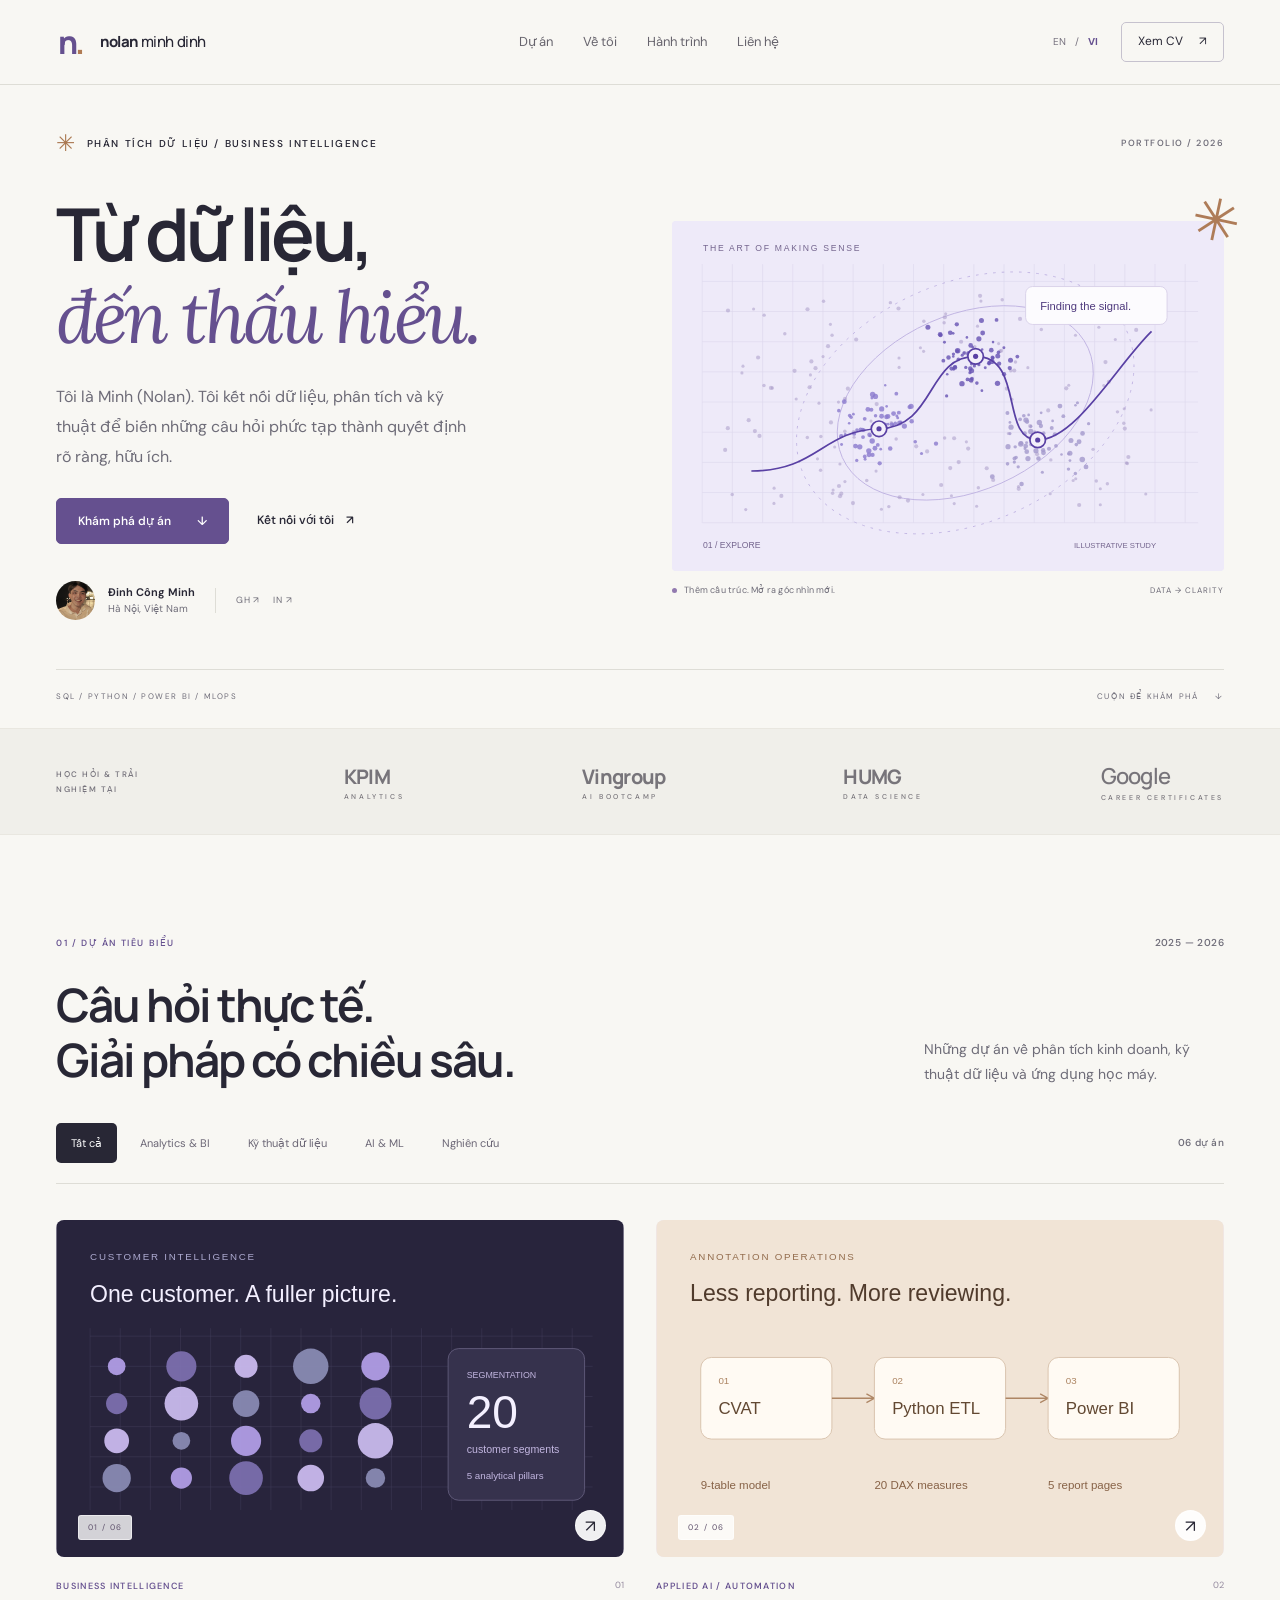
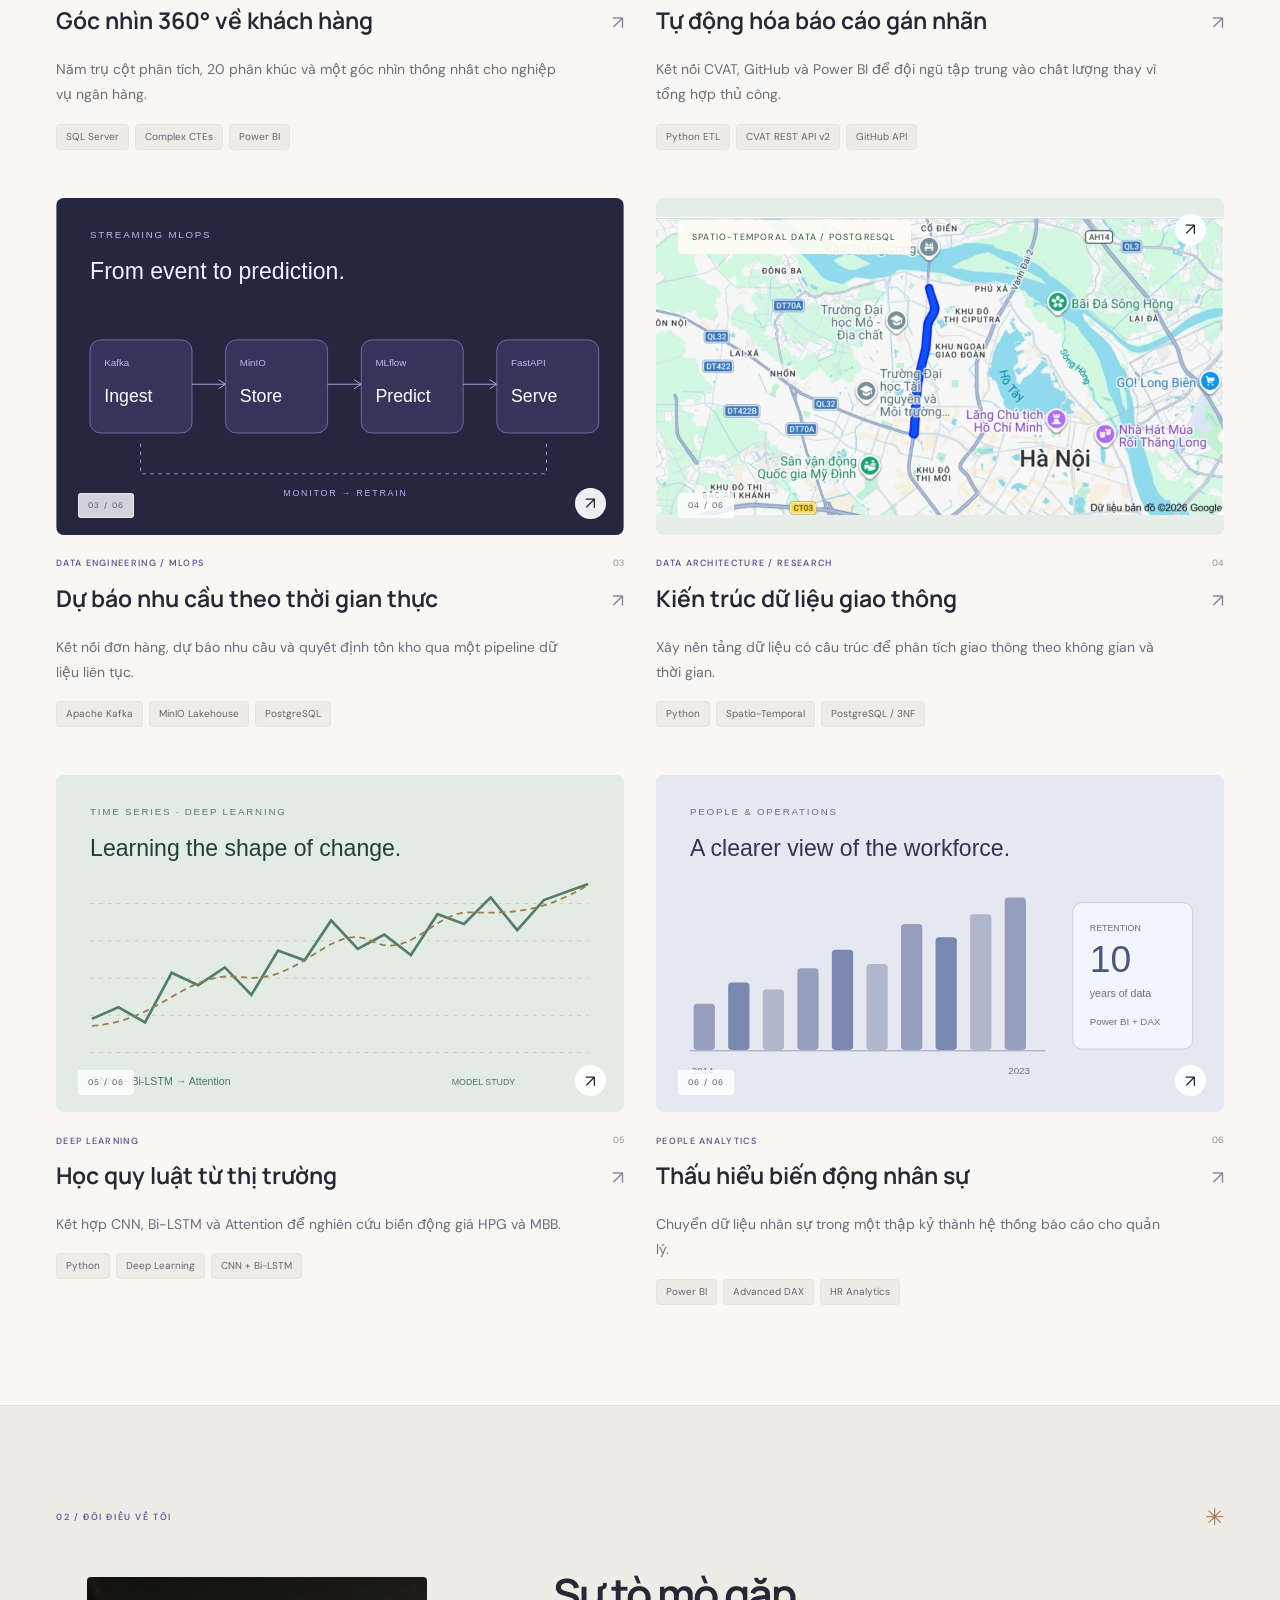
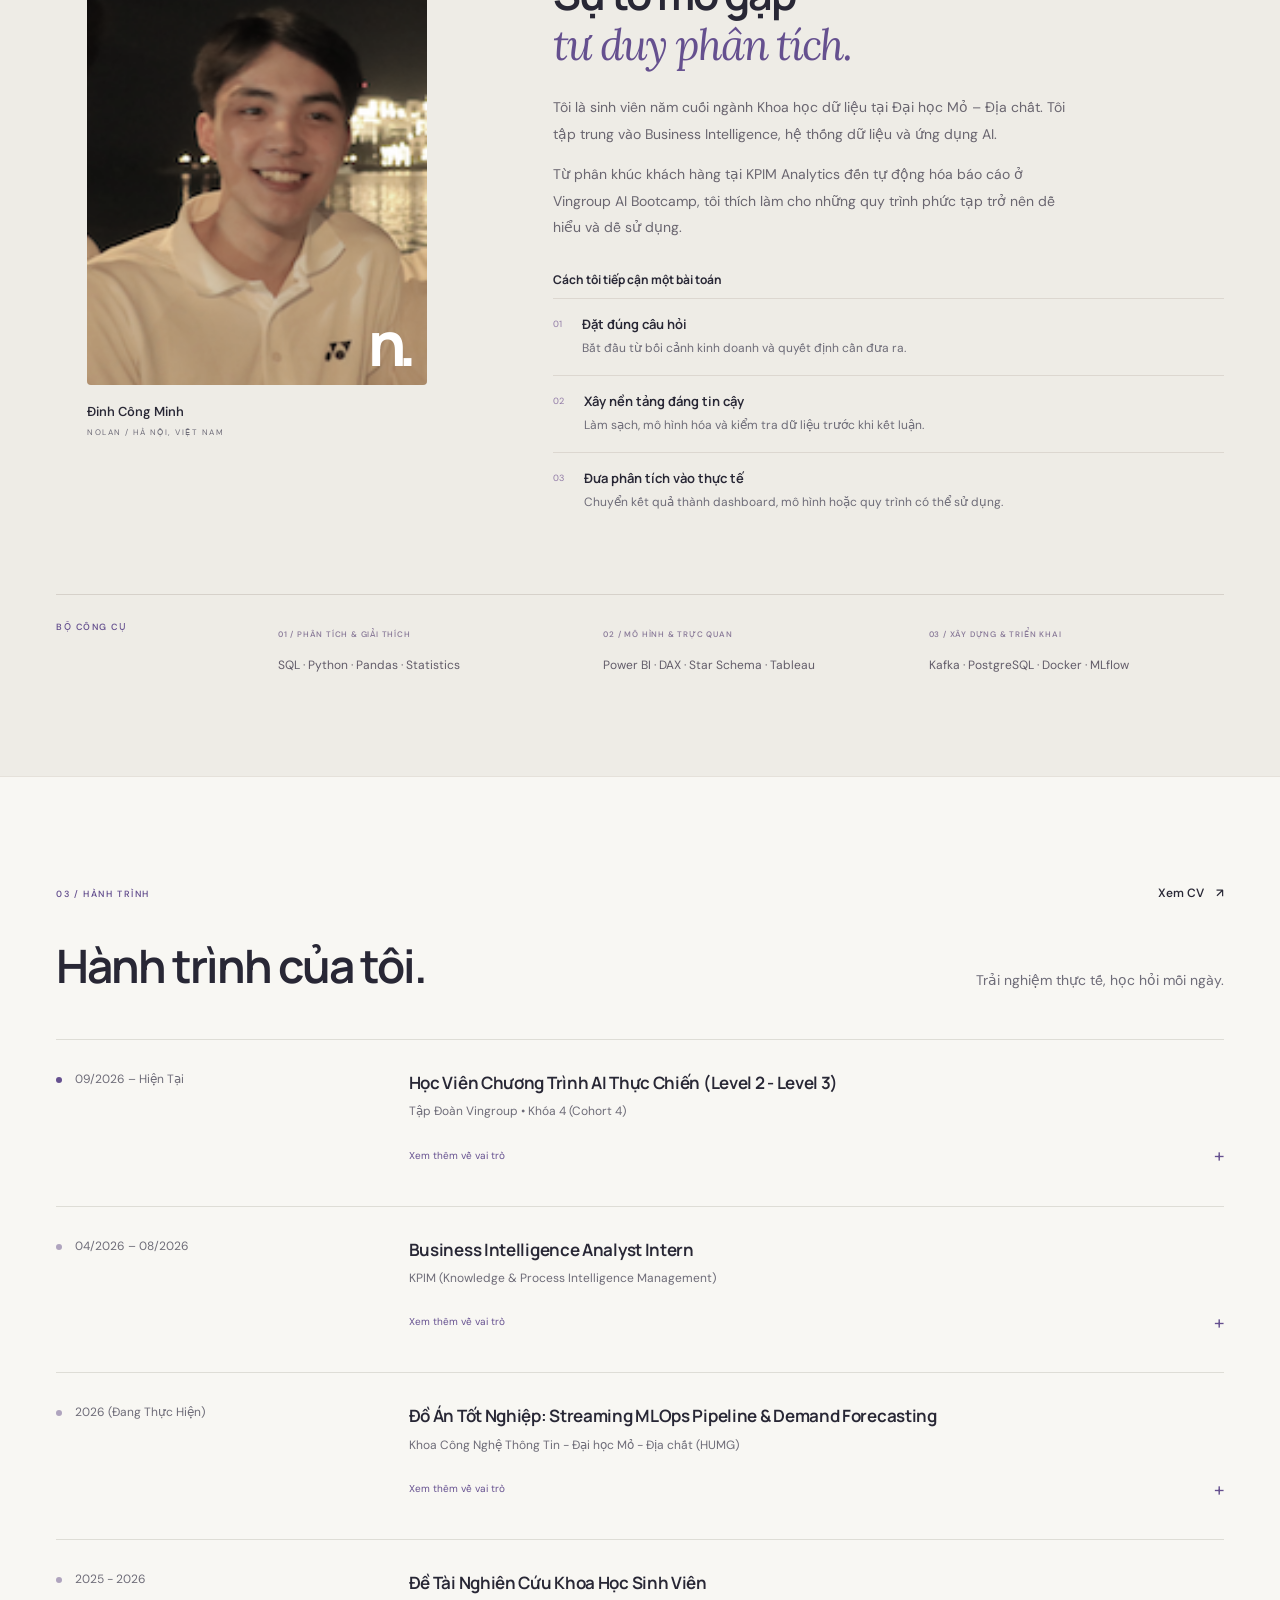
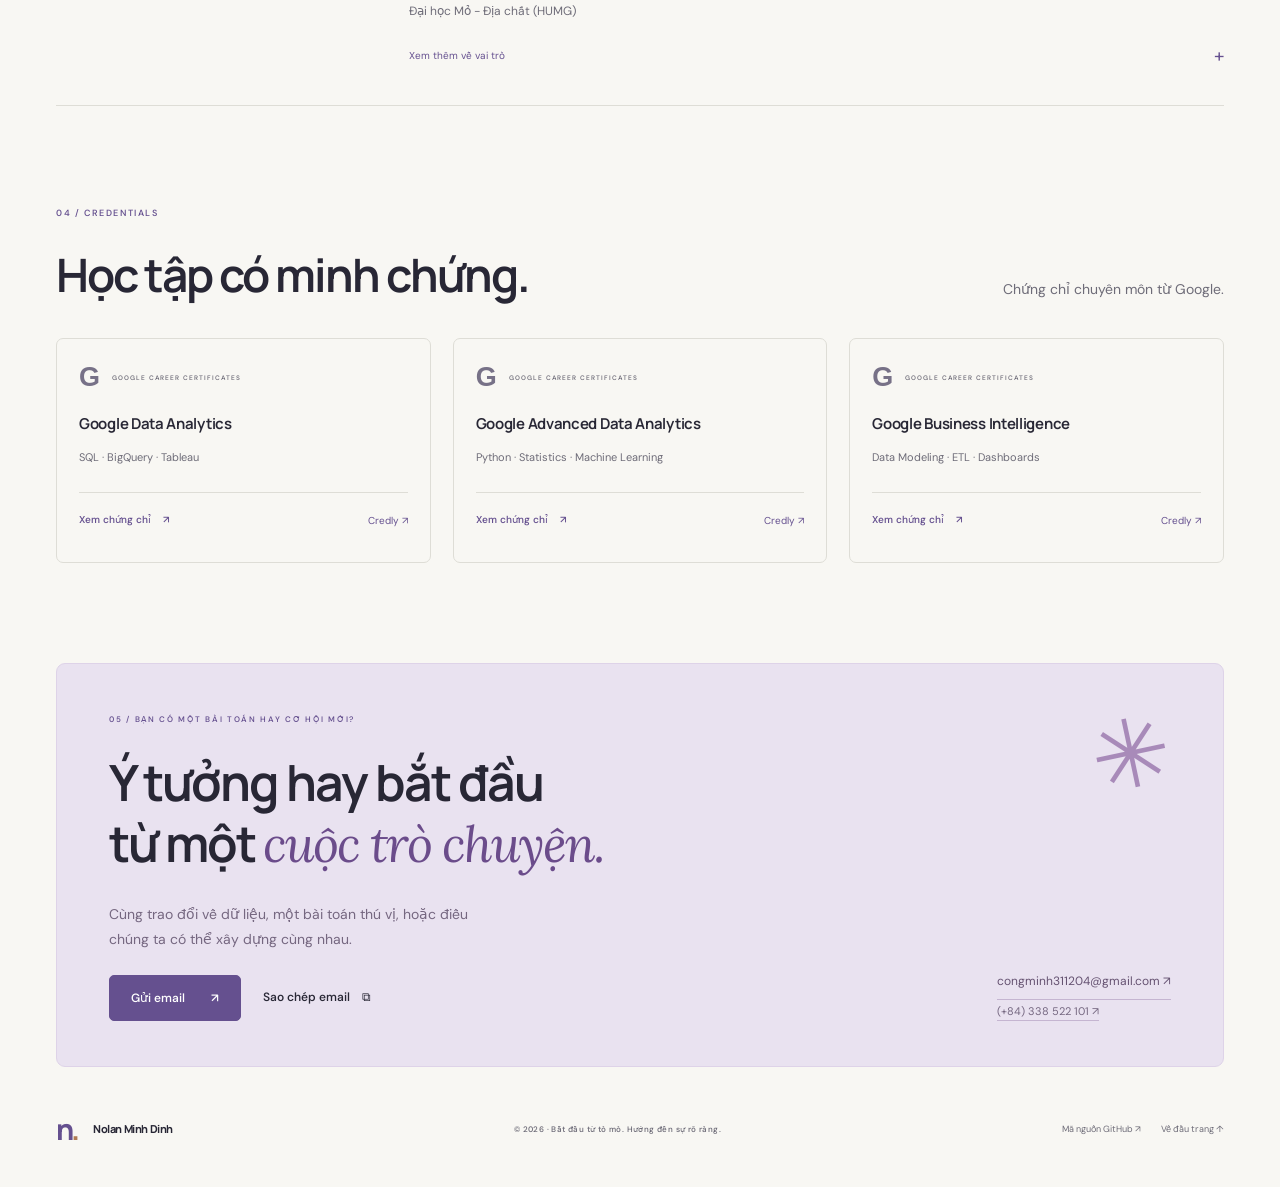
==== commit fbc89465: "Update urban traffic project cover with Hanoi map image" ====
--- a/index-vi.html
+++ b/index-vi.html
@@ -109,7 +109,7 @@
 <div class="tags"><span>Apache Kafka</span><span>MinIO Lakehouse</span><span>PostgreSQL</span>
 </div>
 </article>
-<article class="project-card" data-category="research" id="project-3"><button class="project-cover traffic" data-dialog="case-3" aria-label="Khám phá dự án: Kiến trúc dữ liệu giao thông"><img src="images/map.png" alt="Kiến trúc dữ liệu giao thông — Minh họa ý tưởng" loading="lazy" width="640" height="380"><span class="cover-corner">04 / 06</span><span class="cover-open"><span aria-hidden="true">↗</span></span><span class="map-label">SPATIO-TEMPORAL DATA / POSTGRESQL</span></button>
+<article class="project-card" data-category="research" id="project-3"><button class="project-cover traffic" data-dialog="case-3" aria-label="Khám phá dự án: Kiến trúc dữ liệu giao thông"><img src="images/urban-traffic-hanoi.jpg" alt="Bản đồ Hà Nội đánh dấu đường Phạm Văn Đồng" loading="lazy" width="1024" height="538"><span class="cover-corner">04 / 06</span><span class="cover-open"><span aria-hidden="true">↗</span></span><span class="map-label">SPATIO-TEMPORAL DATA / POSTGRESQL</span></button>
 <div class="project-meta"><span class="eyebrow">DATA ARCHITECTURE / RESEARCH</span><span class="project-number">04</span>
 </div>
 <h3><button data-dialog="case-3">Kiến trúc dữ liệu giao thông <span aria-hidden="true">↗</span></button>
@@ -459,4 +459,4 @@
 </div><img src="images/cert_doc_google_bi.png" alt="Google Business Intelligence — Minh Dinh Cong" loading="lazy"/>
 </dialog>
 </body>
-</html>+</html>
--- a/portfolio-design.css
+++ b/portfolio-design.css
@@ -560,9 +560,15 @@
 .project-cover:hover .cover-open {
   transform:rotate(45deg)
 }
+.project-cover.traffic {
+  background:#e7eee9
+}
 .traffic img {
-  filter:saturate(.45);
-  opacity:.9
+  object-fit:contain
+}
+.traffic .cover-open {
+  top:16px;
+  bottom:auto
 }
 .map-label {
   position:absolute;
